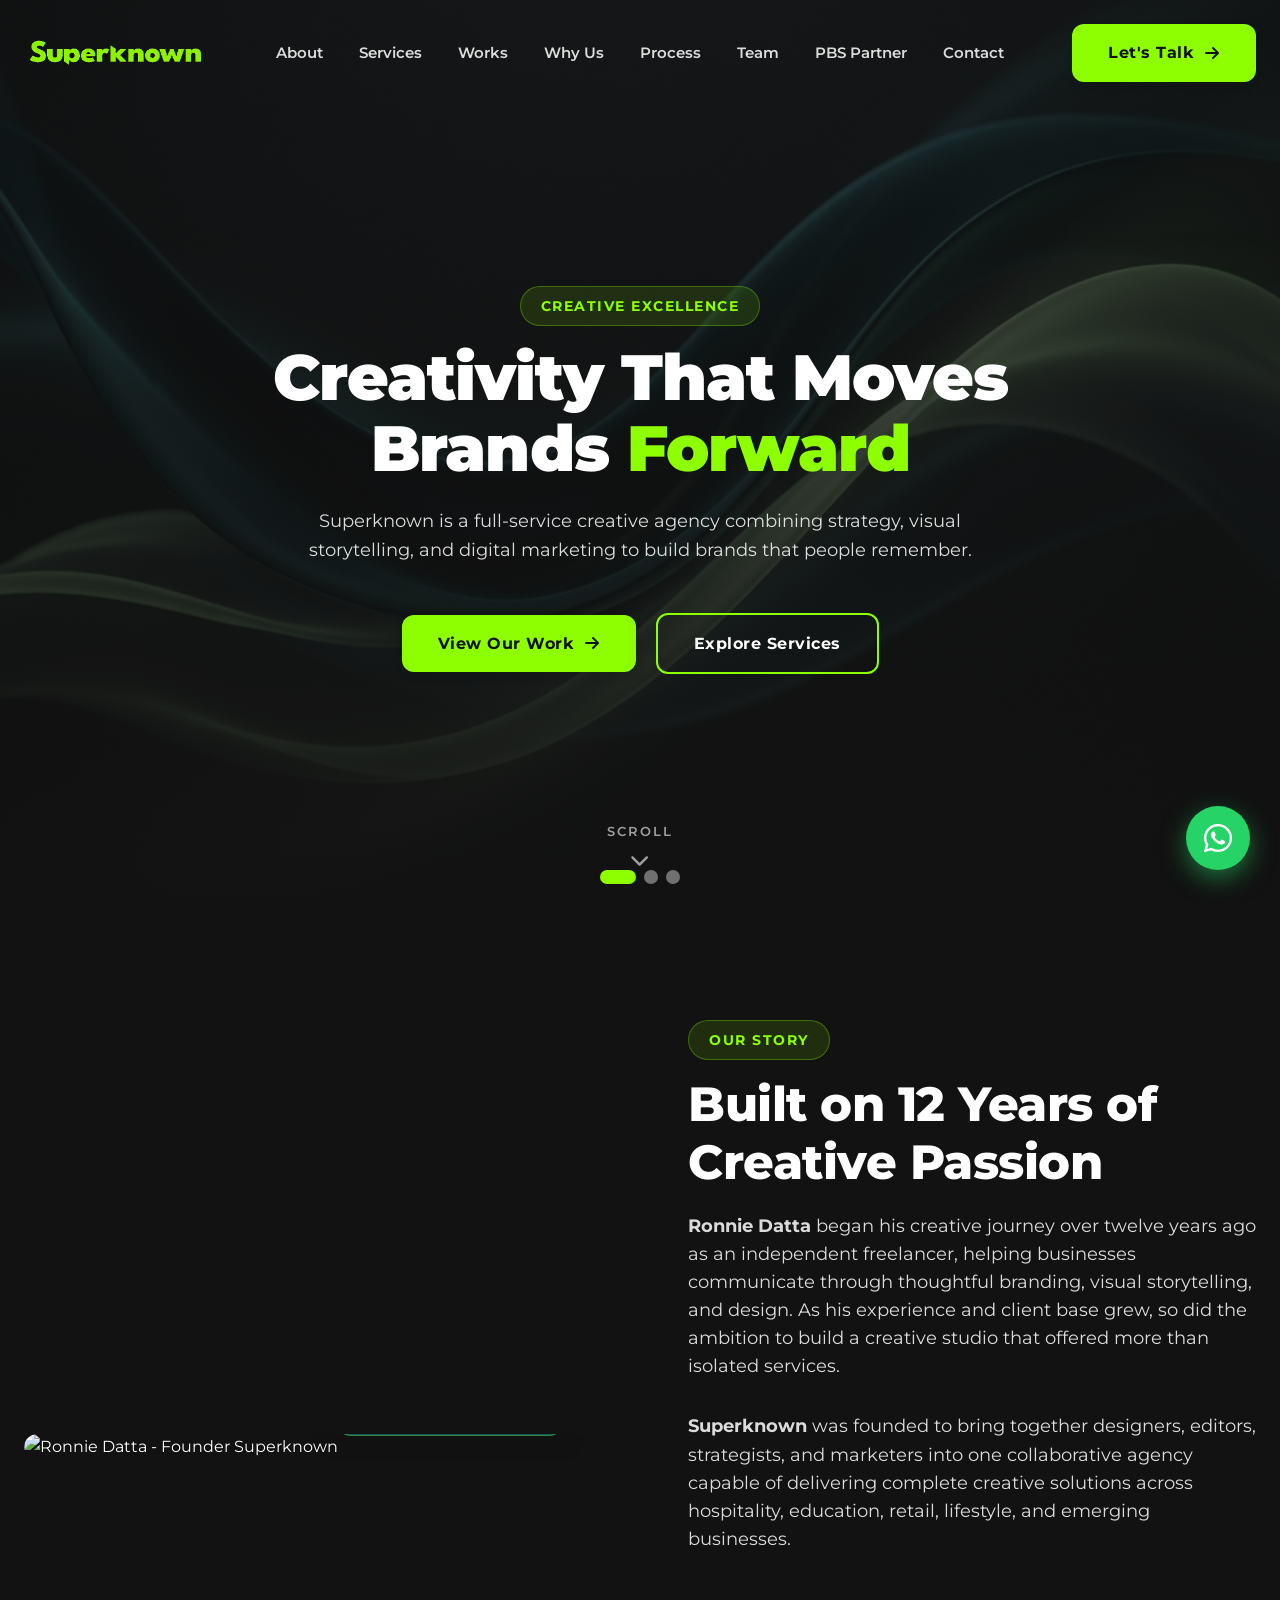
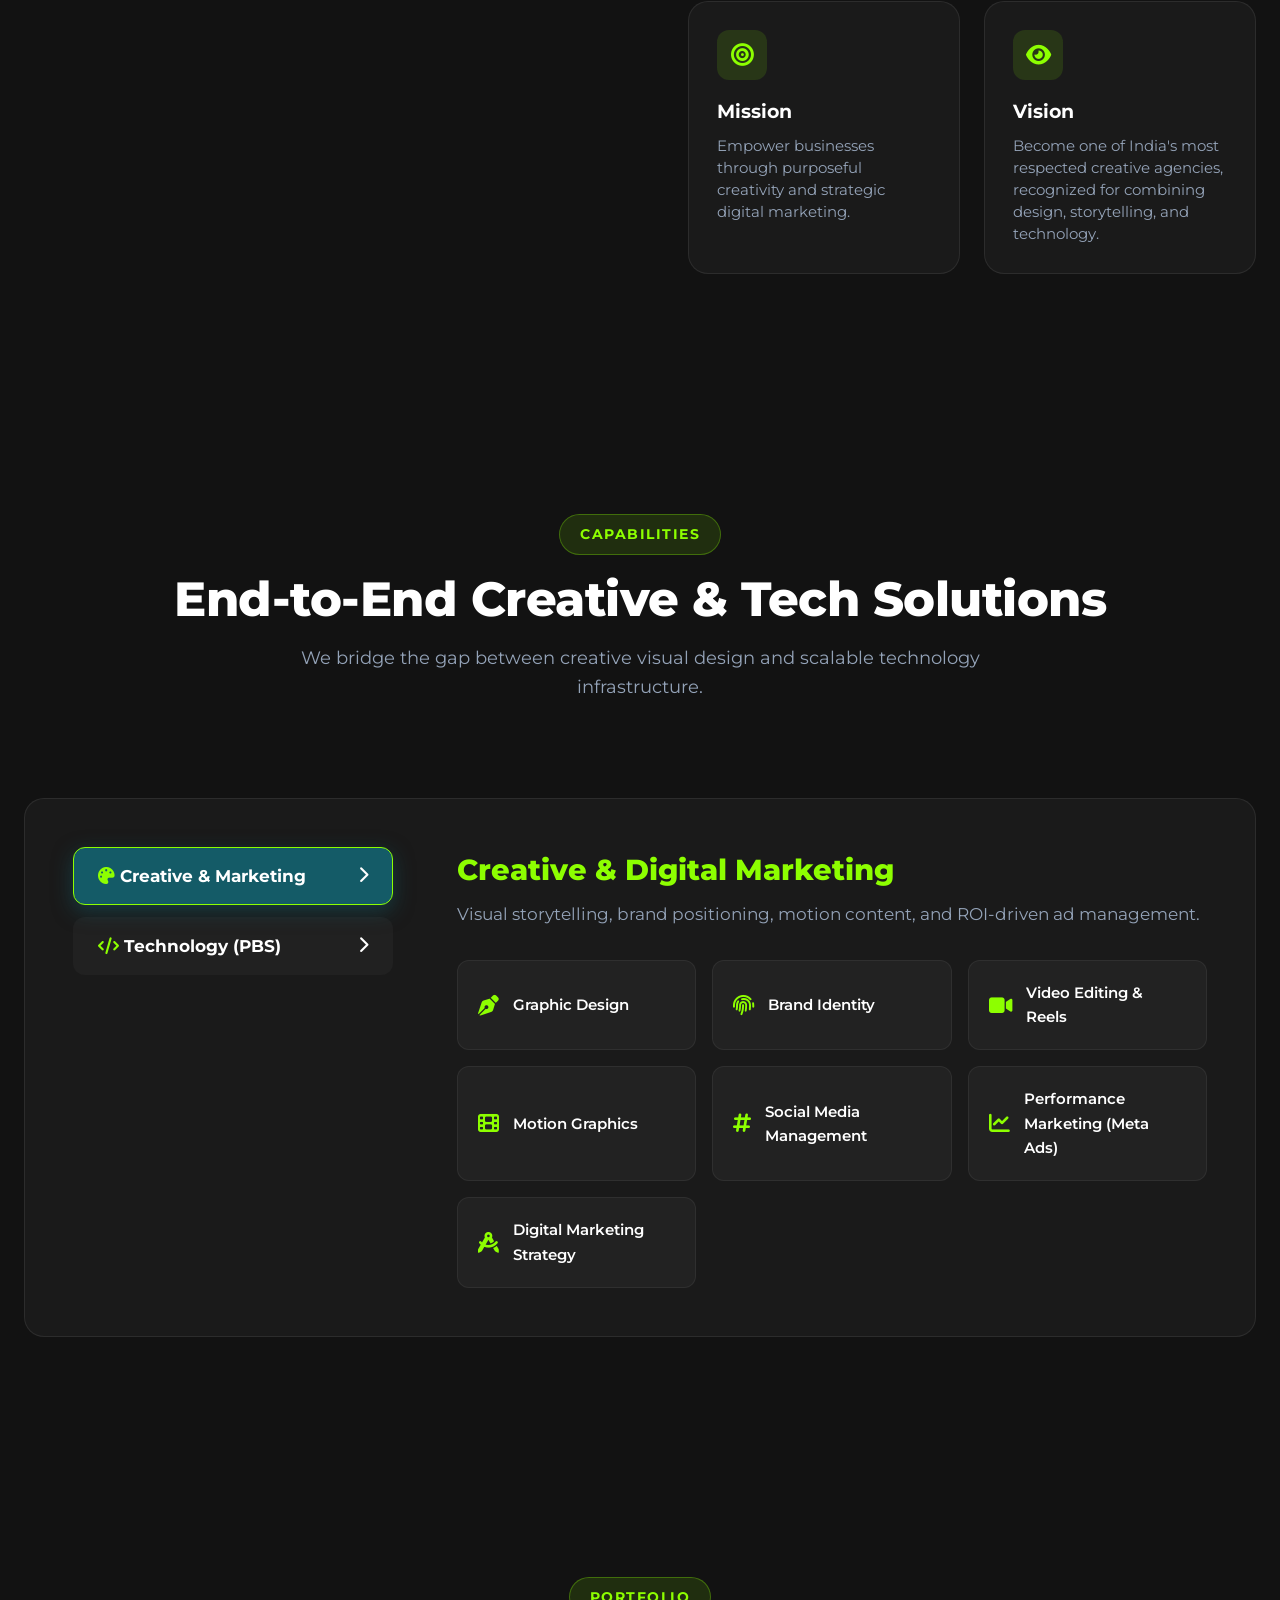
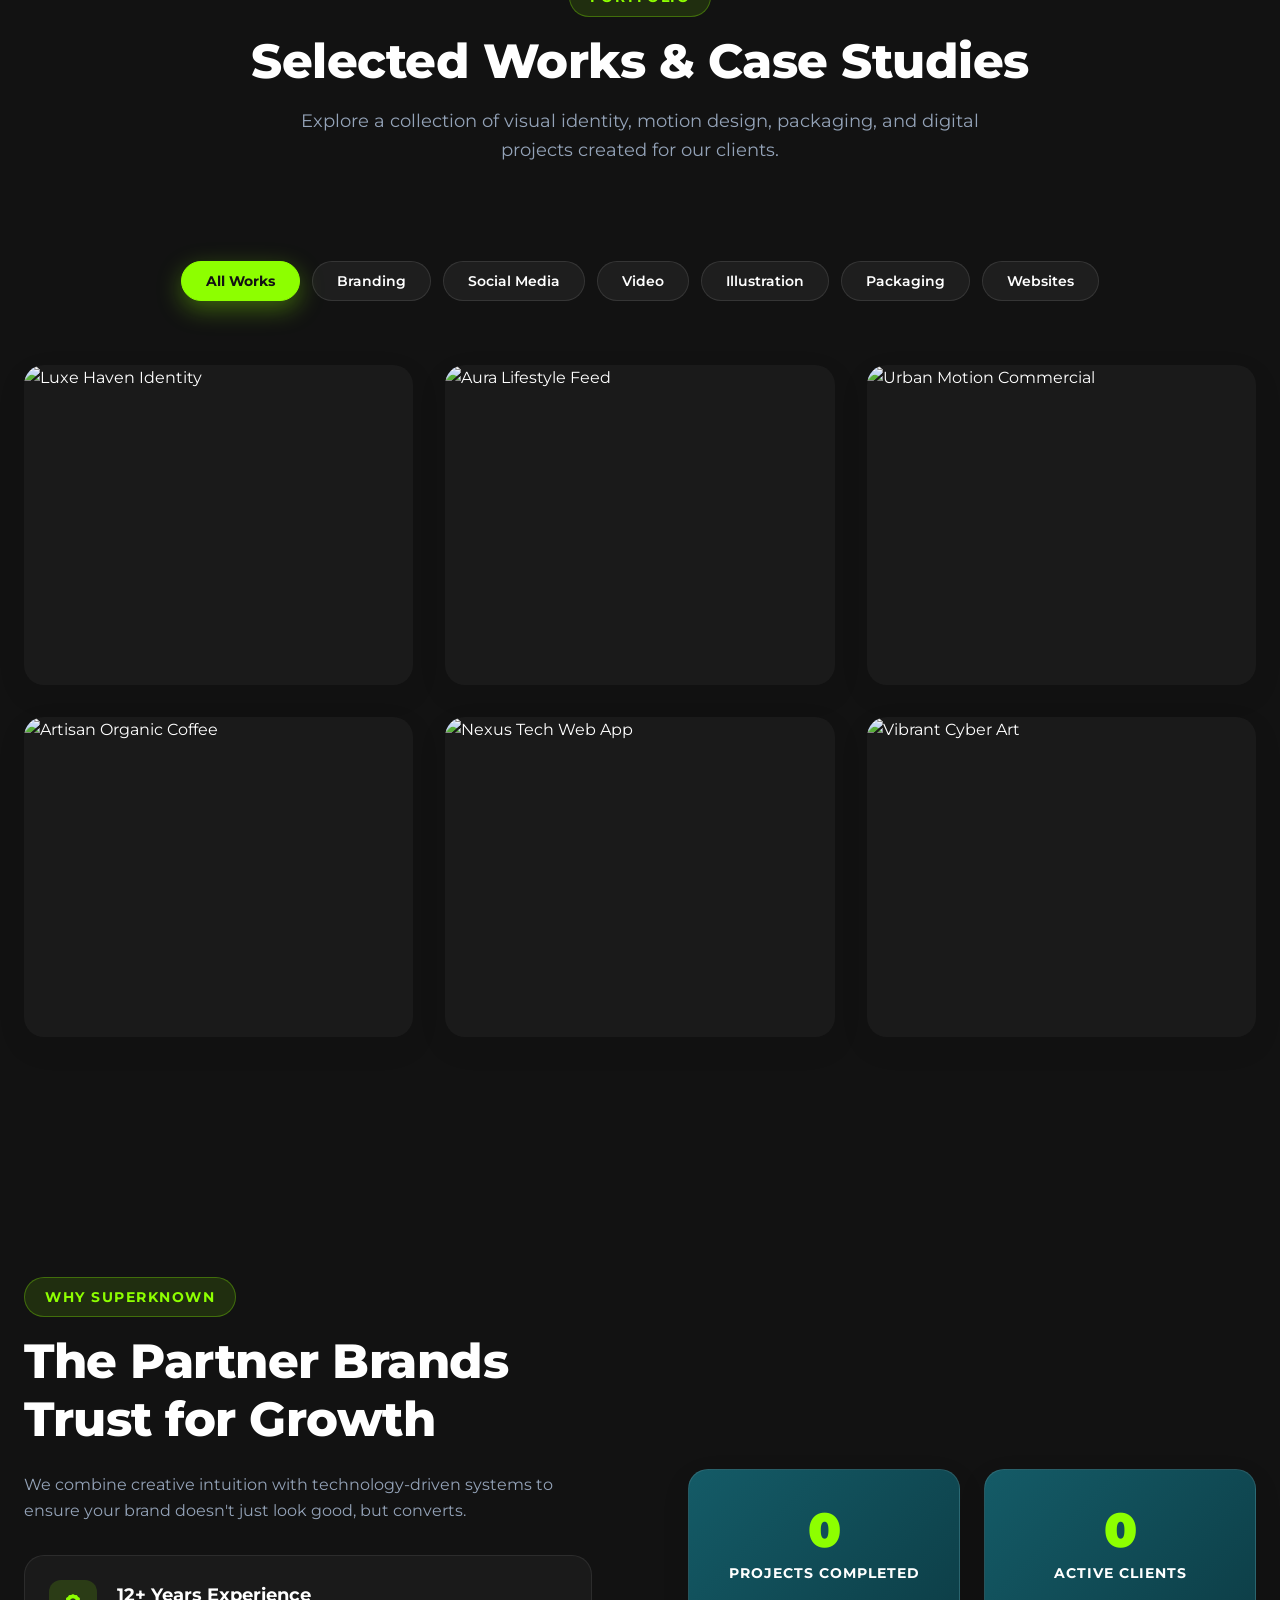
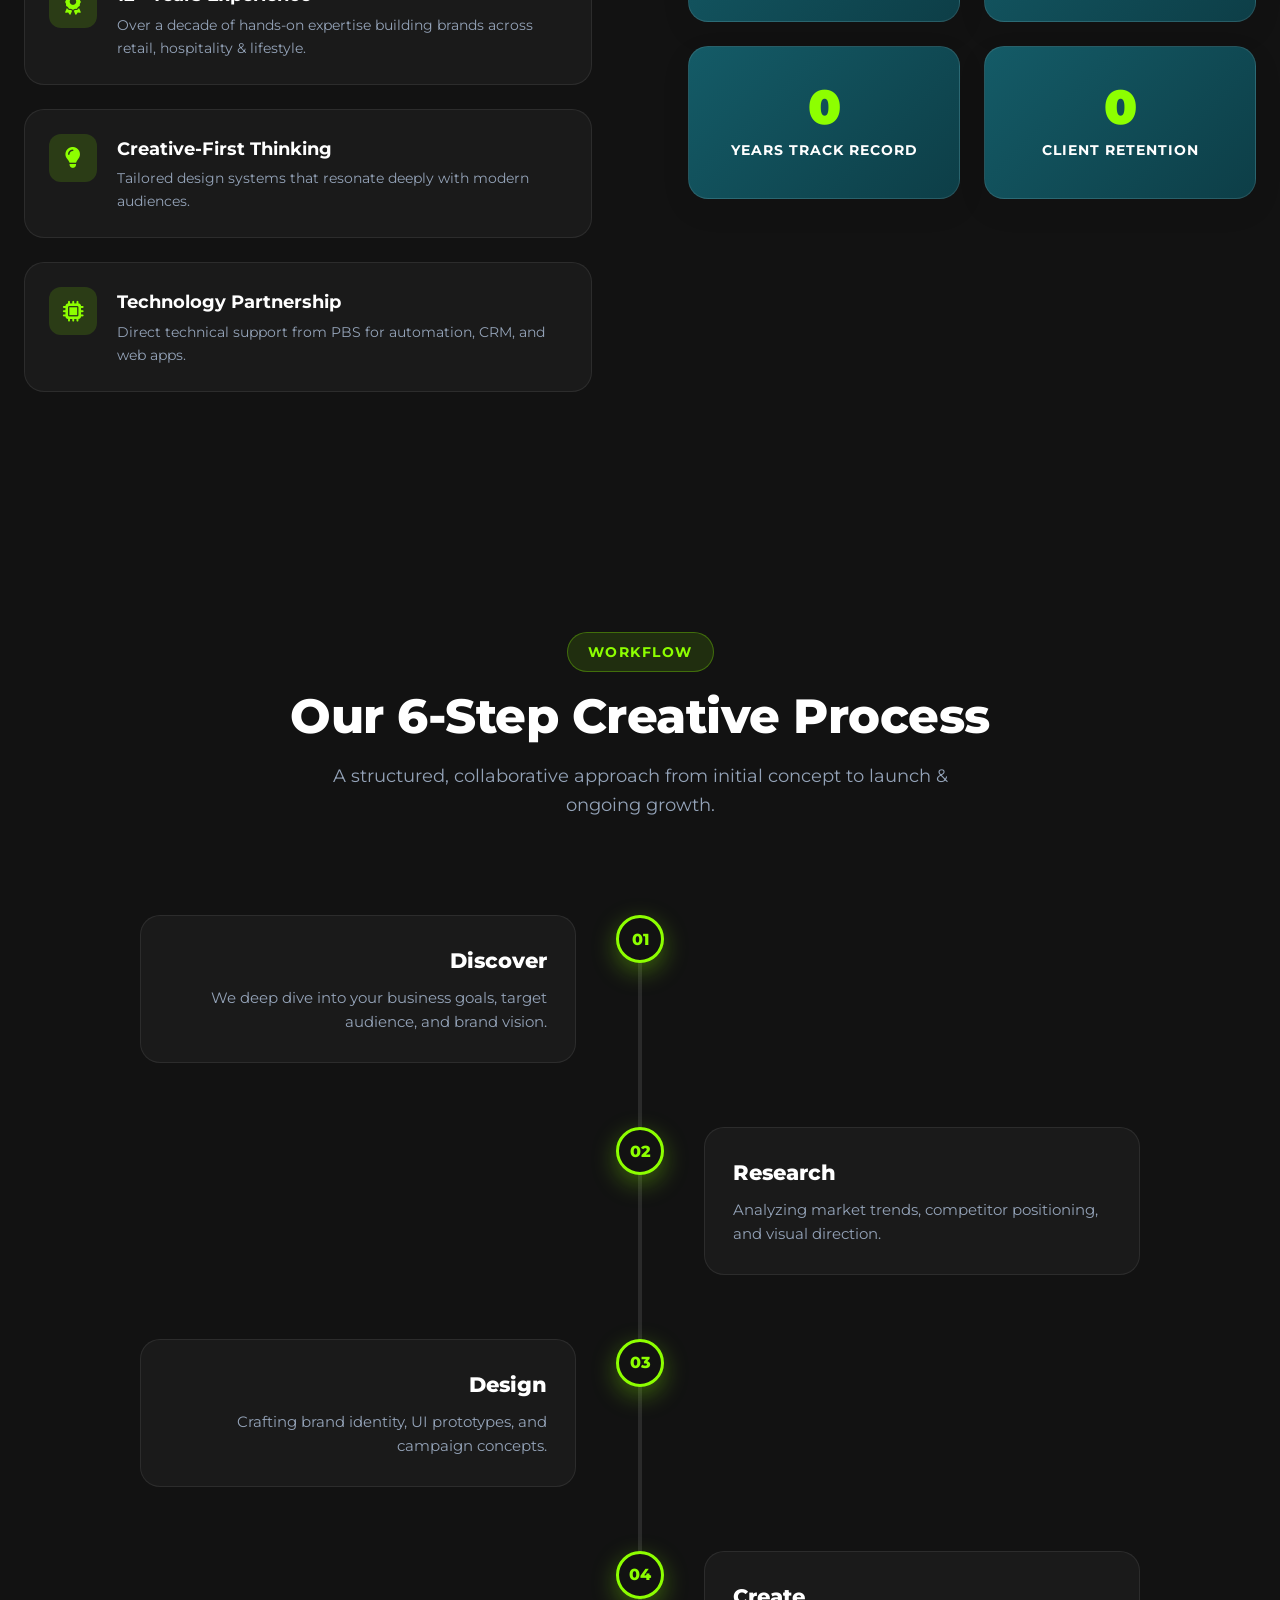
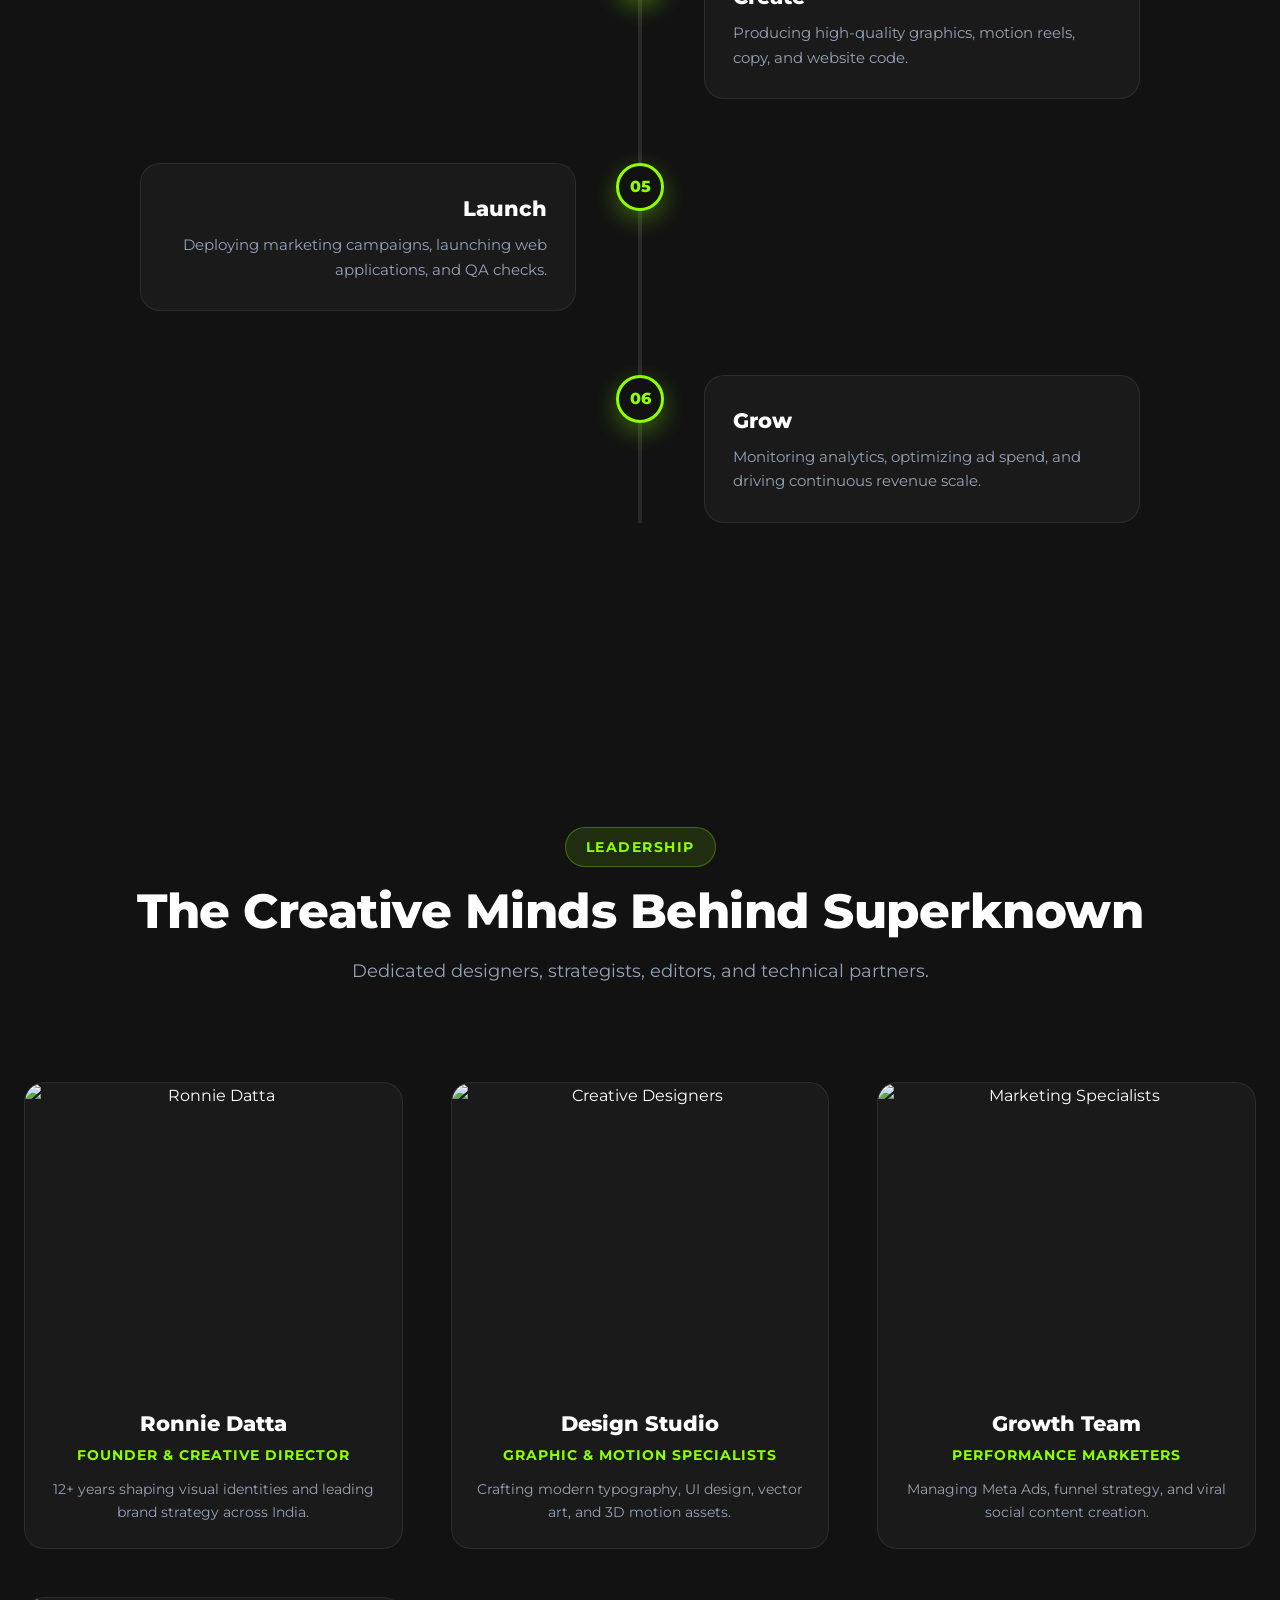
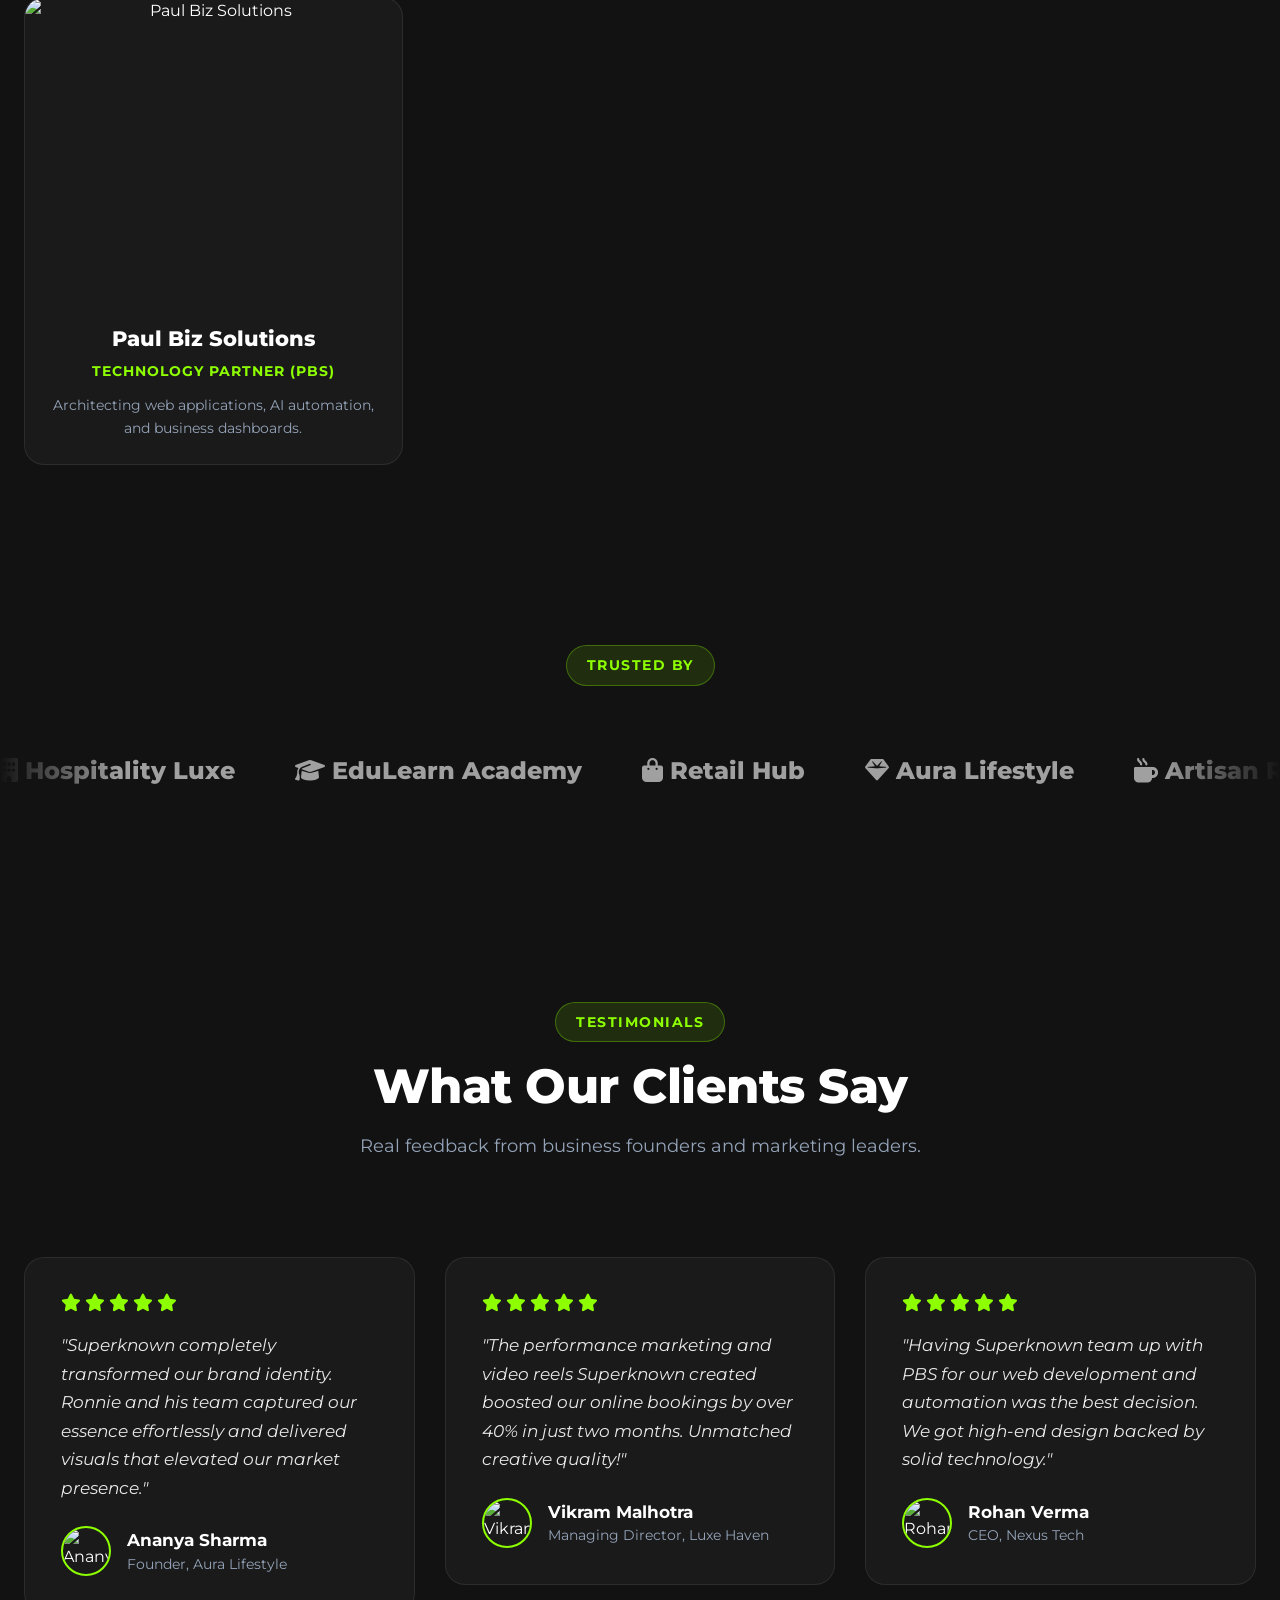
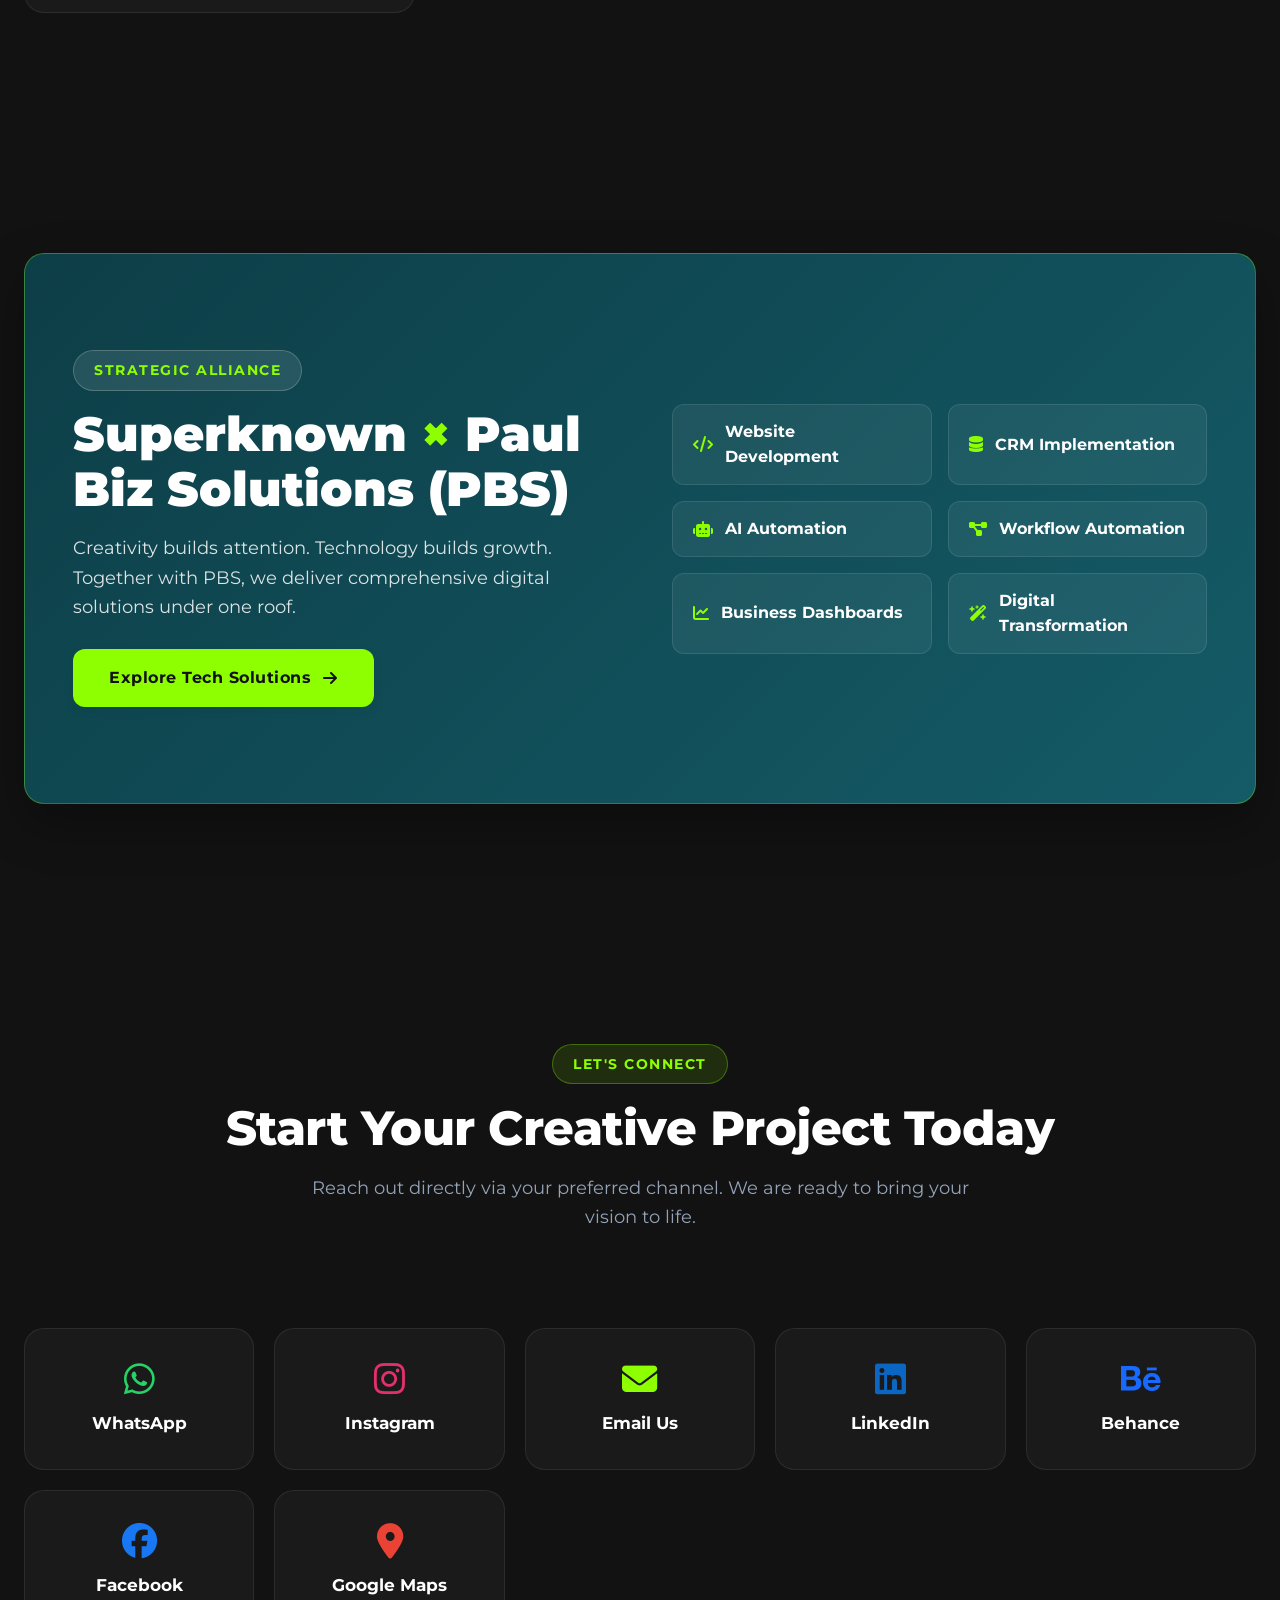
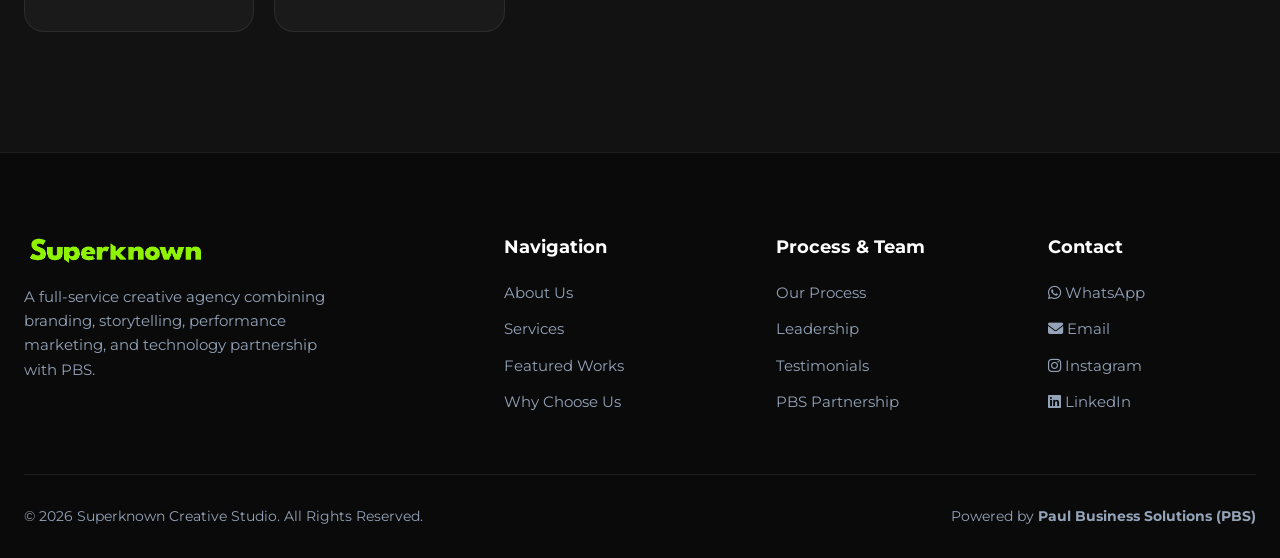
==== index.html @ dafb2665 "feat: complete Superknown website v1.0 with official logo and hero banners" ====
<!DOCTYPE html>
<html lang="en">
<head>
  <meta charset="UTF-8">
  <meta name="viewport" content="width=device-width, initial-scale=1.0">
  <title>Superknown | Premium Creative & Digital Marketing Agency</title>
  <meta name="description" content="Superknown is a modern creative studio & digital marketing agency combining branding, visual storytelling, and technology partnership with PBS.">
  <meta name="keywords" content="Superknown, Marketing Agency, Graphic Design, Brand Identity, Video Editing, Digital Marketing, Website Development, Ronnie Datta, PBS">
  
  <!-- OpenGraph Metadata -->
  <meta property="og:title" content="Superknown | Premium Creative & Digital Marketing Agency">
  <meta property="og:description" content="Creativity That Moves Brands Forward. Combining design, content, performance marketing, and technology.">
  <meta property="og:type" content="website">

  <!-- Favicon -->
  <link rel="icon" type="image/svg+xml" href="data:image/svg+xml,<svg xmlns='http://www.w3.org/2000/svg' viewBox='0 0 100 100'><circle cx='50' cy='50' r='45' fill='%23145B67'/><circle cx='50' cy='50' r='20' fill='%238DFF00'/></svg>">

  <!-- Fonts & Icons -->
  <link rel="preconnect" href="https://fonts.googleapis.com">
  <link rel="preconnect" href="https://fonts.gstatic.com" crossorigin>
  <link href="https://fonts.googleapis.com/css2?family=Montserrat:wght@300;400;500;600;700;800;900&display=swap" rel="stylesheet">
  <link rel="stylesheet" href="https://cdnjs.cloudflare.com/ajax/libs/font-awesome/6.5.1/css/all.min.css">

  <!-- Vendor CSS -->
  <link rel="stylesheet" href="https://cdn.jsdelivr.net/npm/swiper@11/swiper-bundle.min.css" />
  <link rel="stylesheet" href="https://cdn.jsdelivr.net/npm/glightbox/dist/css/glightbox.min.css" />

  <!-- Custom Stylesheets -->
  <link rel="stylesheet" href="css/style.css">
  <link rel="stylesheet" href="css/responsive.css">
  <link rel="stylesheet" href="css/animations.css">
</head>
<body>

  <!-- ==========================================================================
       Header / Navigation
       ========================================================================== -->
  <header class="header">
    <div class="container nav-container">
      <a href="#hero" class="brand-logo" aria-label="Superknown Home">
        <img src="assets/images/logo-transparent.png" alt="Superknown Logo" class="brand-logo-img">
      </a>

      <nav class="nav-menu">
        <a href="#about" class="nav-link">About</a>
        <a href="#services" class="nav-link">Services</a>
        <a href="#portfolio" class="nav-link">Works</a>
        <a href="#why-us" class="nav-link">Why Us</a>
        <a href="#process" class="nav-link">Process</a>
        <a href="#team" class="nav-link">Team</a>
        <a href="#technology-partner" class="nav-link">PBS Partner</a>
        <a href="#contact" class="nav-link">Contact</a>
      </nav>

      <div class="nav-actions">
        <a href="https://wa.me/?text=Hi%20Superknown%2C%20I%20would%20like%20to%20discuss%20a%20project!" target="_blank" class="btn btn-primary btn-sm">
          Let's Talk <i class="fa-solid fa-arrow-right"></i>
        </a>
        <div class="menu-toggle" id="menuToggle">
          <i class="fa-solid fa-bars-staggered"></i>
        </div>
      </div>
    </div>
  </header>

  <!-- Mobile Drawer Menu -->
  <div class="mobile-nav-overlay"></div>
  <aside class="mobile-nav">
    <div class="mobile-nav-header">
      <a href="#hero" class="brand-logo" aria-label="Superknown Home">
        <img src="assets/images/logo-transparent.png" alt="Superknown Logo" class="brand-logo-img">
      </a>
      <div class="mobile-nav-close">
        <i class="fa-solid fa-xmark"></i>
      </div>
    </div>

    <nav class="mobile-nav-links">
      <a href="#about" class="nav-link">About Us</a>
      <a href="#services" class="nav-link">Services</a>
      <a href="#portfolio" class="nav-link">Featured Works</a>
      <a href="#why-us" class="nav-link">Why Choose Us</a>
      <a href="#process" class="nav-link">Our Process</a>
      <a href="#team" class="nav-link">Meet Team</a>
      <a href="#technology-partner" class="nav-link">PBS Technology Partner</a>
      <a href="#contact" class="nav-link">Get In Touch</a>
    </nav>

    <div style="margin-top: auto; text-align: center;">
      <a href="https://wa.me/?text=Hi%20Superknown!" target="_blank" class="btn btn-primary" style="width:100%;">
        <i class="fa-brands fa-whatsapp"></i> Chat on WhatsApp
      </a>
    </div>
  </aside>

  <!-- ==========================================================================
       1. Hero Section (3-Slide Swiper Carousel)
       ========================================================================== -->
  <section class="hero-section" id="hero">
    <div class="swiper hero-slider">
      <div class="swiper-wrapper">
        
        <!-- Slide 1 -->
        <div class="swiper-slide hero-slide">
          <img src="assets/images/hero-1.png" alt="Boundless Agency Creativity" class="hero-bg">
          <div class="hero-overlay"></div>
          <div class="hero-content">
            <span class="section-tag">Creative Excellence</span>
            <h1 class="hero-title">Creativity That Moves Brands <span style="color:var(--color-accent);">Forward</span></h1>
            <p class="hero-subtitle">Superknown is a full-service creative agency combining strategy, visual storytelling, and digital marketing to build brands that people remember.</p>
            <div class="hero-cta">
              <a href="#portfolio" class="btn btn-primary">View Our Work <i class="fa-solid fa-arrow-right"></i></a>
              <a href="#services" class="btn btn-secondary">Explore Services</a>
            </div>
          </div>
        </div>

        <!-- Slide 2 -->
        <div class="swiper-slide hero-slide">
          <img src="assets/images/hero-2.png" alt="Digital Marketing & Performance Growth" class="hero-bg">
          <div class="hero-overlay"></div>
          <div class="hero-content">
            <span class="section-tag">Strategic Growth</span>
            <h1 class="hero-title">Design. Content. Marketing. <span style="color:var(--color-accent);">Growth.</span></h1>
            <p class="hero-subtitle">From brand identity and high-converting reels to performance marketing and social strategy — we scale your brand's digital presence.</p>
            <div class="hero-cta">
              <a href="#services" class="btn btn-primary">Explore Services <i class="fa-solid fa-arrow-right"></i></a>
              <a href="#contact" class="btn btn-secondary">Start a Project</a>
            </div>
          </div>
        </div>

        <!-- Slide 3 -->
        <div class="swiper-slide hero-slide">
          <img src="assets/images/hero-3.png" alt="Superknown x PBS Technology Fusion" class="hero-bg">
          <div class="hero-overlay"></div>
          <div class="hero-content">
            <span class="section-tag">Superknown × PBS</span>
            <h1 class="hero-title">Creativity Meets <span style="color:var(--color-accent);">Technology</span></h1>
            <p class="hero-subtitle">Empowered by Paul Business Solutions (PBS) to deliver AI automation, custom web development, and business CRM integration.</p>
            <div class="hero-cta">
              <a href="#team" class="btn btn-primary">Meet Our Team <i class="fa-solid fa-arrow-right"></i></a>
              <a href="#technology-partner" class="btn btn-secondary">Technology Partner</a>
            </div>
          </div>
        </div>

      </div>

      <!-- Pagination Bullets -->
      <div class="swiper-pagination hero-pagination"></div>

      <!-- Scroll Indicator -->
      <div class="scroll-down">
        <span>Scroll</span>
        <i class="fa-solid fa-chevron-down"></i>
      </div>
    </div>
  </section>

  <!-- ==========================================================================
       2. About Us Section
       ========================================================================== -->
  <section class="section section-dark" id="about">
    <div class="container">
      <div class="about-grid">
        
        <div class="about-image-wrapper reveal-fade-up">
          <img src="https://images.unsplash.com/photo-1534528741775-53994a69daeb?auto=format&fit=crop&w=900&q=80" alt="Ronnie Datta - Founder Superknown" class="about-image">
          <div class="about-experience-badge">
            <div class="number">12+</div>
            <div class="text">Years of Excellence</div>
          </div>
        </div>

        <div class="about-content reveal-fade-up">
          <span class="section-tag">Our Story</span>
          <h2 class="section-title" style="margin-bottom: 20px;">Built on 12 Years of Creative Passion</h2>
          <p class="about-content-text">
            <strong>Ronnie Datta</strong> began his creative journey over twelve years ago as an independent freelancer, helping businesses communicate through thoughtful branding, visual storytelling, and design. As his experience and client base grew, so did the ambition to build a creative studio that offered more than isolated services.
          </p>
          <p class="about-content-text">
            <strong>Superknown</strong> was founded to bring together designers, editors, strategists, and marketers into one collaborative agency capable of delivering complete creative solutions across hospitality, education, retail, lifestyle, and emerging businesses.
          </p>

          <div class="mission-vision-grid">
            <div class="mv-card">
              <div class="mv-icon"><i class="fa-solid fa-bullseye"></i></div>
              <h3 class="mv-title">Mission</h3>
              <p class="mv-desc">Empower businesses through purposeful creativity and strategic digital marketing.</p>
            </div>

            <div class="mv-card">
              <div class="mv-icon"><i class="fa-solid fa-eye"></i></div>
              <h3 class="mv-title">Vision</h3>
              <p class="mv-desc">Become one of India's most respected creative agencies, recognized for combining design, storytelling, and technology.</p>
            </div>
          </div>
        </div>

      </div>
    </div>
  </section>

  <!-- ==========================================================================
       3. Services Section (Interactive Left Tabs)
       ========================================================================== -->
  <section class="section section-dark" id="services">
    <div class="container">
      <div class="section-header">
        <span class="section-tag">Capabilities</span>
        <h2 class="section-title">End-to-End Creative & Tech Solutions</h2>
        <p class="section-subtitle">We bridge the gap between creative visual design and scalable technology infrastructure.</p>
      </div>

      <div class="services-wrapper">
        
        <!-- Left Navigation Tabs -->
        <div class="services-nav">
          <button class="service-tab active" data-target="creative-services">
            <span><i class="fa-solid fa-palette tab-icon"></i> Creative & Marketing</span>
            <i class="fa-solid fa-chevron-right"></i>
          </button>
          <button class="service-tab" data-target="tech-services">
            <span><i class="fa-solid fa-code tab-icon"></i> Technology (PBS)</span>
            <i class="fa-solid fa-chevron-right"></i>
          </button>
        </div>

        <!-- Right Content Panels -->
        <div class="services-panels">
          
          <!-- Panel 1: Creative & Marketing -->
          <div class="services-content-panel active" id="creative-services">
            <div class="service-panel-header">
              <h3 class="service-panel-title">Creative & Digital Marketing</h3>
              <p class="service-panel-desc">Visual storytelling, brand positioning, motion content, and ROI-driven ad management.</p>
            </div>

            <div class="service-items-grid">
              <div class="service-item-card">
                <i class="fa-solid fa-pen-nib"></i>
                <span>Graphic Design</span>
              </div>
              <div class="service-item-card">
                <i class="fa-solid fa-fingerprint"></i>
                <span>Brand Identity</span>
              </div>
              <div class="service-item-card">
                <i class="fa-solid fa-video"></i>
                <span>Video Editing & Reels</span>
              </div>
              <div class="service-item-card">
                <i class="fa-solid fa-film"></i>
                <span>Motion Graphics</span>
              </div>
              <div class="service-item-card">
                <i class="fa-solid fa-hashtag"></i>
                <span>Social Media Management</span>
              </div>
              <div class="service-item-card">
                <i class="fa-solid fa-chart-line"></i>
                <span>Performance Marketing (Meta Ads)</span>
              </div>
              <div class="service-item-card">
                <i class="fa-solid fa-compass-drafting"></i>
                <span>Digital Marketing Strategy</span>
              </div>
            </div>
          </div>

          <!-- Panel 2: Technology (PBS) -->
          <div class="services-content-panel" id="tech-services">
            <div class="service-panel-header">
              <h3 class="service-panel-title">Technology & Automation (PBS Partner)</h3>
              <p class="service-panel-desc">Custom web infrastructure, automated workflows, and enterprise CRM solutions.</p>
            </div>

            <div class="service-items-grid">
              <div class="service-item-card">
                <i class="fa-solid fa-laptop-code"></i>
                <span>Website Development</span>
              </div>
              <div class="service-item-card">
                <i class="fa-solid fa-rocket"></i>
                <span>High-Converting Landing Pages</span>
              </div>
              <div class="service-item-card">
                <i class="fa-solid fa-diagram-project"></i>
                <span>CRM Implementation</span>
              </div>
              <div class="service-item-card">
                <i class="fa-solid fa-robot"></i>
                <span>AI Automation & Chatbots</span>
              </div>
              <div class="service-item-card">
                <i class="fa-solid fa-gears"></i>
                <span>Workflow Automation</span>
              </div>
              <div class="service-item-card">
                <i class="fa-solid fa-chart-pie"></i>
                <span>Business Analytics Dashboards</span>
              </div>
            </div>
          </div>

        </div>

      </div>
    </div>
  </section>

  <!-- ==========================================================================
       4. Featured Works / Portfolio Grid Section
       ========================================================================== -->
  <section class="section section-dark" id="portfolio">
    <div class="container">
      <div class="section-header">
        <span class="section-tag">Portfolio</span>
        <h2 class="section-title">Selected Works & Case Studies</h2>
        <p class="section-subtitle">Explore a collection of visual identity, motion design, packaging, and digital projects created for our clients.</p>
      </div>

      <!-- Filter Tabs -->
      <div class="portfolio-filter">
        <button class="filter-btn active" data-filter="all">All Works</button>
        <button class="filter-btn" data-filter="branding">Branding</button>
        <button class="filter-btn" data-filter="social">Social Media</button>
        <button class="filter-btn" data-filter="video">Video</button>
        <button class="filter-btn" data-filter="illustration">Illustration</button>
        <button class="filter-btn" data-filter="packaging">Packaging</button>
        <button class="filter-btn" data-filter="websites">Websites</button>
      </div>

      <!-- Masonry Grid -->
      <div class="portfolio-grid">
        
        <!-- Work 1 -->
        <div class="portfolio-item glightbox" data-category="branding" href="https://images.unsplash.com/photo-1600585154340-be6161a56a0c?auto=format&fit=crop&w=1200&q=80" data-title="Luxe Haven Identity" data-description="Brand identity & visual guidelines for luxury hospitality.">
          <img src="https://images.unsplash.com/photo-1600585154340-be6161a56a0c?auto=format&fit=crop&w=600&q=80" alt="Luxe Haven Identity" class="portfolio-img" loading="lazy">
          <div class="portfolio-overlay">
            <span class="portfolio-category">Branding</span>
            <h3 class="portfolio-title">Luxe Haven Identity</h3>
            <span class="portfolio-action">View Project <i class="fa-solid fa-arrow-up-right-from-square"></i></span>
          </div>
        </div>

        <!-- Work 2 -->
        <div class="portfolio-item glightbox" data-category="social" href="https://images.unsplash.com/photo-1611162617213-7d7a39e9b1d7?auto=format&fit=crop&w=1200&q=80" data-title="Aura Lifestyle Feed" data-description="Social media campaign and high-converting visual assets.">
          <img src="https://images.unsplash.com/photo-1611162617213-7d7a39e9b1d7?auto=format&fit=crop&w=600&q=80" alt="Aura Lifestyle Feed" class="portfolio-img" loading="lazy">
          <div class="portfolio-overlay">
            <span class="portfolio-category">Social Media</span>
            <h3 class="portfolio-title">Aura Lifestyle Campaign</h3>
            <span class="portfolio-action">View Project <i class="fa-solid fa-arrow-up-right-from-square"></i></span>
          </div>
        </div>

        <!-- Work 3 -->
        <div class="portfolio-item glightbox" data-category="video" href="https://images.unsplash.com/photo-1574717024653-61fd2cf4d44d?auto=format&fit=crop&w=1200&q=80" data-title="Urban Motion Commercial" data-description="Motion graphics and reel editing for urban apparel.">
          <img src="https://images.unsplash.com/photo-1574717024653-61fd2cf4d44d?auto=format&fit=crop&w=600&q=80" alt="Urban Motion Commercial" class="portfolio-img" loading="lazy">
          <div class="portfolio-overlay">
            <span class="portfolio-category">Video & Motion</span>
            <h3 class="portfolio-title">Urban Motion Commercial</h3>
            <span class="portfolio-action">View Project <i class="fa-solid fa-arrow-up-right-from-square"></i></span>
          </div>
        </div>

        <!-- Work 4 -->
        <div class="portfolio-item glightbox" data-category="packaging" href="https://images.unsplash.com/photo-1589939705384-5185137a7f0f?auto=format&fit=crop&w=1200&q=80" data-title="Artisan Organic Coffee" data-description="Custom eco-friendly package design for gourmet coffee.">
          <img src="https://images.unsplash.com/photo-1589939705384-5185137a7f0f?auto=format&fit=crop&w=600&q=80" alt="Artisan Organic Coffee" class="portfolio-img" loading="lazy">
          <div class="portfolio-overlay">
            <span class="portfolio-category">Packaging</span>
            <h3 class="portfolio-title">Artisan Coffee Packaging</h3>
            <span class="portfolio-action">View Project <i class="fa-solid fa-arrow-up-right-from-square"></i></span>
          </div>
        </div>

        <!-- Work 5 -->
        <div class="portfolio-item glightbox" data-category="websites" href="https://images.unsplash.com/photo-1460925895917-afdab827c52f?auto=format&fit=crop&w=1200&q=80" data-title="Nexus Tech Web App" data-description="Modern responsive portal powered by PBS tech stack.">
          <img src="https://images.unsplash.com/photo-1460925895917-afdab827c52f?auto=format&fit=crop&w=600&q=80" alt="Nexus Tech Web App" class="portfolio-img" loading="lazy">
          <div class="portfolio-overlay">
            <span class="portfolio-category">Websites</span>
            <h3 class="portfolio-title">Nexus Tech Web App</h3>
            <span class="portfolio-action">View Project <i class="fa-solid fa-arrow-up-right-from-square"></i></span>
          </div>
        </div>

        <!-- Work 6 -->
        <div class="portfolio-item glightbox" data-category="illustration" href="https://images.unsplash.com/photo-1618005182384-a83a8bd57fbe?auto=format&fit=crop&w=1200&q=80" data-title="Vibrant Cyber Art" data-description="Custom vector illustrations & digital art series.">
          <img src="https://images.unsplash.com/photo-1618005182384-a83a8bd57fbe?auto=format&fit=crop&w=600&q=80" alt="Vibrant Cyber Art" class="portfolio-img" loading="lazy">
          <div class="portfolio-overlay">
            <span class="portfolio-category">Illustration</span>
            <h3 class="portfolio-title">Vibrant Cyber Art Series</h3>
            <span class="portfolio-action">View Project <i class="fa-solid fa-arrow-up-right-from-square"></i></span>
          </div>
        </div>

      </div>
    </div>
  </section>

  <!-- ==========================================================================
       5. Why Choose Us Section
       ========================================================================== -->
  <section class="section section-dark" id="why-us">
    <div class="container">
      <div class="why-grid">
        
        <div>
          <span class="section-tag">Why Superknown</span>
          <h2 class="section-title" style="margin-bottom: 24px;">The Partner Brands Trust for Growth</h2>
          <p style="color:var(--color-text-light); margin-bottom: 32px;">We combine creative intuition with technology-driven systems to ensure your brand doesn't just look good, but converts.</p>

          <div class="why-features">
            <div class="why-feature-card">
              <div class="why-icon"><i class="fa-solid fa-award"></i></div>
              <div>
                <h3 class="why-title">12+ Years Experience</h3>
                <p class="why-desc">Over a decade of hands-on expertise building brands across retail, hospitality & lifestyle.</p>
              </div>
            </div>

            <div class="why-feature-card">
              <div class="why-icon"><i class="fa-solid fa-lightbulb"></i></div>
              <div>
                <h3 class="why-title">Creative-First Thinking</h3>
                <p class="why-desc">Tailored design systems that resonate deeply with modern audiences.</p>
              </div>
            </div>

            <div class="why-feature-card">
              <div class="why-icon"><i class="fa-solid fa-microchip"></i></div>
              <div>
                <h3 class="why-title">Technology Partnership</h3>
                <p class="why-desc">Direct technical support from PBS for automation, CRM, and web apps.</p>
              </div>
            </div>
          </div>
        </div>

        <!-- Stats Counters -->
        <div class="counters-grid">
          <div class="counter-card">
            <div class="counter-number" data-target="150" data-suffix="+">0</div>
            <div class="counter-label">Projects Completed</div>
          </div>
          <div class="counter-card">
            <div class="counter-number" data-target="50" data-suffix="+">0</div>
            <div class="counter-label">Active Clients</div>
          </div>
          <div class="counter-card">
            <div class="counter-number" data-target="12" data-suffix="+">0</div>
            <div class="counter-label">Years Track Record</div>
          </div>
          <div class="counter-card">
            <div class="counter-number" data-target="99" data-suffix="%">0</div>
            <div class="counter-label">Client Retention</div>
          </div>
        </div>

      </div>
    </div>
  </section>

  <!-- ==========================================================================
       6. Our Process Section
       ========================================================================== -->
  <section class="section section-dark" id="process">
    <div class="container">
      <div class="section-header">
        <span class="section-tag">Workflow</span>
        <h2 class="section-title">Our 6-Step Creative Process</h2>
        <p class="section-subtitle">A structured, collaborative approach from initial concept to launch & ongoing growth.</p>
      </div>

      <div class="process-timeline">
        
        <div class="process-step">
          <div class="process-node">01</div>
          <div class="process-card">
            <h3 class="process-title">Discover</h3>
            <p class="process-desc">We deep dive into your business goals, target audience, and brand vision.</p>
          </div>
        </div>

        <div class="process-step">
          <div class="process-node">02</div>
          <div class="process-card">
            <h3 class="process-title">Research</h3>
            <p class="process-desc">Analyzing market trends, competitor positioning, and visual direction.</p>
          </div>
        </div>

        <div class="process-step">
          <div class="process-node">03</div>
          <div class="process-card">
            <h3 class="process-title">Design</h3>
            <p class="process-desc">Crafting brand identity, UI prototypes, and campaign concepts.</p>
          </div>
        </div>

        <div class="process-step">
          <div class="process-node">04</div>
          <div class="process-card">
            <h3 class="process-title">Create</h3>
            <p class="process-desc">Producing high-quality graphics, motion reels, copy, and website code.</p>
          </div>
        </div>

        <div class="process-step">
          <div class="process-node">05</div>
          <div class="process-card">
            <h3 class="process-title">Launch</h3>
            <p class="process-desc">Deploying marketing campaigns, launching web applications, and QA checks.</p>
          </div>
        </div>

        <div class="process-step">
          <div class="process-node">06</div>
          <div class="process-card">
            <h3 class="process-title">Grow</h3>
            <p class="process-desc">Monitoring analytics, optimizing ad spend, and driving continuous revenue scale.</p>
          </div>
        </div>

      </div>
    </div>
  </section>

  <!-- ==========================================================================
       7. Team Section
       ========================================================================== -->
  <section class="section section-dark" id="team">
    <div class="container">
      <div class="section-header">
        <span class="section-tag">Leadership</span>
        <h2 class="section-title">The Creative Minds Behind Superknown</h2>
        <p class="section-subtitle">Dedicated designers, strategists, editors, and technical partners.</p>
      </div>

      <div class="team-grid">
        
        <!-- Ronnie Datta -->
        <div class="team-card">
          <div class="team-img-wrapper">
            <img src="https://images.unsplash.com/photo-1507003211169-0a1dd7228f2d?auto=format&fit=crop&w=600&q=80" alt="Ronnie Datta" class="team-img">
          </div>
          <div class="team-info">
            <h3 class="team-name">Ronnie Datta</h3>
            <p class="team-role">Founder & Creative Director</p>
            <p class="team-bio">12+ years shaping visual identities and leading brand strategy across India.</p>
          </div>
        </div>

        <!-- Specialist 1 -->
        <div class="team-card">
          <div class="team-img-wrapper">
            <img src="https://images.unsplash.com/photo-1573496359142-b8d87734a5a2?auto=format&fit=crop&w=600&q=80" alt="Creative Designers" class="team-img">
          </div>
          <div class="team-info">
            <h3 class="team-name">Design Studio</h3>
            <p class="team-role">Graphic & Motion Specialists</p>
            <p class="team-bio">Crafting modern typography, UI design, vector art, and 3D motion assets.</p>
          </div>
        </div>

        <!-- Specialist 2 -->
        <div class="team-card">
          <div class="team-img-wrapper">
            <img src="https://images.unsplash.com/photo-1539571696357-5a69c17a67c6?auto=format&fit=crop&w=600&q=80" alt="Marketing Specialists" class="team-img">
          </div>
          <div class="team-info">
            <h3 class="team-name">Growth Team</h3>
            <p class="team-role">Performance Marketers</p>
            <p class="team-bio">Managing Meta Ads, funnel strategy, and viral social content creation.</p>
          </div>
        </div>

        <!-- Technology Partner: PBS -->
        <div class="team-card">
          <div class="team-img-wrapper">
            <img src="https://images.unsplash.com/photo-1519085360753-af0119f7cbe7?auto=format&fit=crop&w=600&q=80" alt="Paul Biz Solutions" class="team-img">
          </div>
          <div class="team-info">
            <h3 class="team-name">Paul Biz Solutions</h3>
            <p class="team-role">Technology Partner (PBS)</p>
            <p class="team-bio">Architecting web applications, AI automation, and business dashboards.</p>
          </div>
        </div>

      </div>
    </div>
  </section>

  <!-- ==========================================================================
       8. Clients Marquee Section
       ========================================================================== -->
  <section class="section section-dark" style="padding: 60px 0;">
    <div class="container">
      <div style="text-align:center; margin-bottom:30px;">
        <span class="section-tag">Trusted By</span>
      </div>
    </div>

    <div class="clients-marquee-container">
      <div class="clients-track">
        <span class="client-logo" style="font-size:1.5rem; font-weight:800; color:var(--color-white);"><i class="fa-solid fa-building"></i> Hospitality Luxe</span>
        <span class="client-logo" style="font-size:1.5rem; font-weight:800; color:var(--color-white);"><i class="fa-solid fa-graduation-cap"></i> EduLearn Academy</span>
        <span class="client-logo" style="font-size:1.5rem; font-weight:800; color:var(--color-white);"><i class="fa-solid fa-bag-shopping"></i> Retail Hub</span>
        <span class="client-logo" style="font-size:1.5rem; font-weight:800; color:var(--color-white);"><i class="fa-solid fa-gem"></i> Aura Lifestyle</span>
        <span class="client-logo" style="font-size:1.5rem; font-weight:800; color:var(--color-white);"><i class="fa-solid fa-mug-hot"></i> Artisan Roasters</span>
        <span class="client-logo" style="font-size:1.5rem; font-weight:800; color:var(--color-white);"><i class="fa-solid fa-bolt"></i> Nexus Tech</span>
        
        <!-- Duplicated for Infinite Seamless Loop -->
        <span class="client-logo" style="font-size:1.5rem; font-weight:800; color:var(--color-white);"><i class="fa-solid fa-building"></i> Hospitality Luxe</span>
        <span class="client-logo" style="font-size:1.5rem; font-weight:800; color:var(--color-white);"><i class="fa-solid fa-graduation-cap"></i> EduLearn Academy</span>
        <span class="client-logo" style="font-size:1.5rem; font-weight:800; color:var(--color-white);"><i class="fa-solid fa-bag-shopping"></i> Retail Hub</span>
        <span class="client-logo" style="font-size:1.5rem; font-weight:800; color:var(--color-white);"><i class="fa-solid fa-gem"></i> Aura Lifestyle</span>
        <span class="client-logo" style="font-size:1.5rem; font-weight:800; color:var(--color-white);"><i class="fa-solid fa-mug-hot"></i> Artisan Roasters</span>
        <span class="client-logo" style="font-size:1.5rem; font-weight:800; color:var(--color-white);"><i class="fa-solid fa-bolt"></i> Nexus Tech</span>
      </div>
    </div>
  </section>

  <!-- ==========================================================================
       9. Testimonials Section (Swiper Slider)
       ========================================================================== -->
  <section class="section section-dark" id="testimonials">
    <div class="container">
      <div class="section-header">
        <span class="section-tag">Testimonials</span>
        <h2 class="section-title">What Our Clients Say</h2>
        <p class="section-subtitle">Real feedback from business founders and marketing leaders.</p>
      </div>

      <div class="swiper testimonials-slider">
        <div class="swiper-wrapper">
          
          <!-- Testimonial 1 -->
          <div class="swiper-slide">
            <div class="testimonial-card">
              <div class="stars">
                <i class="fa-solid fa-star"></i><i class="fa-solid fa-star"></i><i class="fa-solid fa-star"></i><i class="fa-solid fa-star"></i><i class="fa-solid fa-star"></i>
              </div>
              <p class="testimonial-text">"Superknown completely transformed our brand identity. Ronnie and his team captured our essence effortlessly and delivered visuals that elevated our market presence."</p>
              <div class="client-info">
                <img src="https://images.unsplash.com/photo-1534528741775-53994a69daeb?auto=format&fit=crop&w=150&q=80" alt="Ananya Sharma" class="client-avatar">
                <div>
                  <h4 class="client-name">Ananya Sharma</h4>
                  <p class="client-company">Founder, Aura Lifestyle</p>
                </div>
              </div>
            </div>
          </div>

          <!-- Testimonial 2 -->
          <div class="swiper-slide">
            <div class="testimonial-card">
              <div class="stars">
                <i class="fa-solid fa-star"></i><i class="fa-solid fa-star"></i><i class="fa-solid fa-star"></i><i class="fa-solid fa-star"></i><i class="fa-solid fa-star"></i>
              </div>
              <p class="testimonial-text">"The performance marketing and video reels Superknown created boosted our online bookings by over 40% in just two months. Unmatched creative quality!"</p>
              <div class="client-info">
                <img src="https://images.unsplash.com/photo-1507003211169-0a1dd7228f2d?auto=format&fit=crop&w=150&q=80" alt="Vikram Malhotra" class="client-avatar">
                <div>
                  <h4 class="client-name">Vikram Malhotra</h4>
                  <p class="client-company">Managing Director, Luxe Haven</p>
                </div>
              </div>
            </div>
          </div>

          <!-- Testimonial 3 -->
          <div class="swiper-slide">
            <div class="testimonial-card">
              <div class="stars">
                <i class="fa-solid fa-star"></i><i class="fa-solid fa-star"></i><i class="fa-solid fa-star"></i><i class="fa-solid fa-star"></i><i class="fa-solid fa-star"></i>
              </div>
              <p class="testimonial-text">"Having Superknown team up with PBS for our web development and automation was the best decision. We got high-end design backed by solid technology."</p>
              <div class="client-info">
                <img src="https://images.unsplash.com/photo-1500648767791-00dcc994a43e?auto=format&fit=crop&w=150&q=80" alt="Rohan Verma" class="client-avatar">
                <div>
                  <h4 class="client-name">Rohan Verma</h4>
                  <p class="client-company">CEO, Nexus Tech</p>
                </div>
              </div>
            </div>
          </div>

        </div>

        <div class="swiper-pagination testimonials-pagination" style="margin-top:30px; position:relative;"></div>
      </div>

    </div>
  </section>

  <!-- ==========================================================================
       10. Technology Partner Section (Superknown × PBS)
       ========================================================================== -->
  <section class="section section-dark" id="technology-partner">
    <div class="container">
      <div class="pbs-banner">
        <div class="pbs-banner-grid">
          
          <div>
            <span class="section-tag" style="background:rgba(255,255,255,0.1); color:var(--color-accent); border-color:rgba(255,255,255,0.2);">Strategic Alliance</span>
            <h2 class="pbs-title">Superknown <span class="highlight">×</span> Paul Biz Solutions (PBS)</h2>
            <p class="pbs-desc">Creativity builds attention. Technology builds growth. Together with PBS, we deliver comprehensive digital solutions under one roof.</p>
            <a href="https://wa.me/?text=Hi%20Superknown%2C%20I%20want%20to%20learn%20more%20about%20PBS%20tech%20solutions!" target="_blank" class="btn btn-primary">
              Explore Tech Solutions <i class="fa-solid fa-arrow-right"></i>
            </a>
          </div>

          <div class="pbs-features-list">
            <div class="pbs-feature-item">
              <i class="fa-solid fa-code"></i>
              <span>Website Development</span>
            </div>
            <div class="pbs-feature-item">
              <i class="fa-solid fa-database"></i>
              <span>CRM Implementation</span>
            </div>
            <div class="pbs-feature-item">
              <i class="fa-solid fa-robot"></i>
              <span>AI Automation</span>
            </div>
            <div class="pbs-feature-item">
              <i class="fa-solid fa-diagram-project"></i>
              <span>Workflow Automation</span>
            </div>
            <div class="pbs-feature-item">
              <i class="fa-solid fa-chart-line"></i>
              <span>Business Dashboards</span>
            </div>
            <div class="pbs-feature-item">
              <i class="fa-solid fa-wand-magic-sparkles"></i>
              <span>Digital Transformation</span>
            </div>
          </div>

        </div>
      </div>
    </div>
  </section>

  <!-- ==========================================================================
       11. Contact Section (Direct Actions)
       ========================================================================== -->
  <section class="section section-dark" id="contact">
    <div class="container">
      <div class="section-header">
        <span class="section-tag">Let's Connect</span>
        <h2 class="section-title">Start Your Creative Project Today</h2>
        <p class="section-subtitle">Reach out directly via your preferred channel. We are ready to bring your vision to life.</p>
      </div>

      <div class="contact-actions-grid">
        
        <a href="https://wa.me/?text=Hi%20Superknown!" target="_blank" class="contact-card-btn">
          <i class="fa-brands fa-whatsapp" style="color:#25D366;"></i>
          <span>WhatsApp</span>
        </a>

        <a href="https://instagram.com" target="_blank" class="contact-card-btn">
          <i class="fa-brands fa-instagram" style="color:#E1306C;"></i>
          <span>Instagram</span>
        </a>

        <a href="mailto:contact@superknown.com" class="contact-card-btn">
          <i class="fa-solid fa-envelope" style="color:var(--color-accent);"></i>
          <span>Email Us</span>
        </a>

        <a href="https://linkedin.com" target="_blank" class="contact-card-btn">
          <i class="fa-brands fa-linkedin" style="color:#0A66C2;"></i>
          <span>LinkedIn</span>
        </a>

        <a href="https://behance.net" target="_blank" class="contact-card-btn">
          <i class="fa-brands fa-behance" style="color:#1769FF;"></i>
          <span>Behance</span>
        </a>

        <a href="https://facebook.com" target="_blank" class="contact-card-btn">
          <i class="fa-brands fa-facebook" style="color:#1877F2;"></i>
          <span>Facebook</span>
        </a>

        <a href="https://maps.google.com" target="_blank" class="contact-card-btn">
          <i class="fa-solid fa-location-dot" style="color:#EA4335;"></i>
          <span>Google Maps</span>
        </a>

      </div>
    </div>
  </section>

  <!-- Floating WhatsApp Launcher -->
  <a href="https://wa.me/?text=Hi%20Superknown%20team!" target="_blank" class="whatsapp-float" aria-label="Chat on WhatsApp">
    <i class="fa-brands fa-whatsapp"></i>
  </a>

  <!-- ==========================================================================
       12. Footer
       ========================================================================== -->
  <footer class="footer">
    <div class="container">
      <div class="footer-grid">
        
        <div>
          <a href="#hero" class="brand-logo" aria-label="Superknown Home">
            <img src="assets/images/logo-transparent.png" alt="Superknown Logo" class="brand-logo-img">
          </a>
          <p class="footer-brand-desc">
            A full-service creative agency combining branding, storytelling, performance marketing, and technology partnership with PBS.
          </p>
        </div>

        <div>
          <h4 class="footer-title">Navigation</h4>
          <div class="footer-links">
            <a href="#about">About Us</a>
            <a href="#services">Services</a>
            <a href="#portfolio">Featured Works</a>
            <a href="#why-us">Why Choose Us</a>
          </div>
        </div>

        <div>
          <h4 class="footer-title">Process & Team</h4>
          <div class="footer-links">
            <a href="#process">Our Process</a>
            <a href="#team">Leadership</a>
            <a href="#testimonials">Testimonials</a>
            <a href="#technology-partner">PBS Partnership</a>
          </div>
        </div>

        <div>
          <h4 class="footer-title">Contact</h4>
          <div class="footer-links">
            <a href="https://wa.me/?text=Hi%20Superknown!" target="_blank"><i class="fa-brands fa-whatsapp"></i> WhatsApp</a>
            <a href="mailto:contact@superknown.com"><i class="fa-solid fa-envelope"></i> Email</a>
            <a href="https://instagram.com" target="_blank"><i class="fa-brands fa-instagram"></i> Instagram</a>
            <a href="https://linkedin.com" target="_blank"><i class="fa-brands fa-linkedin"></i> LinkedIn</a>
          </div>
        </div>

      </div>

      <div class="footer-bottom">
        <p>&copy; 2026 Superknown Creative Studio. All Rights Reserved.</p>
        <p>Powered by <strong>Paul Business Solutions (PBS)</strong></p>
      </div>
    </div>
  </footer>

  <!-- Vendor Scripts -->
  <script src="https://cdnjs.cloudflare.com/ajax/libs/gsap/3.12.5/gsap.min.js"></script>
  <script src="https://cdnjs.cloudflare.com/ajax/libs/gsap/3.12.5/ScrollTrigger.min.js"></script>
  <script src="https://cdn.jsdelivr.net/npm/swiper@11/swiper-bundle.min.js"></script>
  <script src="https://cdn.jsdelivr.net/gh/mcstudios/glightbox/dist/js/glightbox.min.js"></script>

  <!-- Custom Scripts -->
  <script src="js/main.js"></script>
  <script src="js/hero.js"></script>
  <script src="js/services.js"></script>
  <script src="js/portfolio.js"></script>
  <script src="js/testimonials.js"></script>
  <script src="js/animations.js"></script>
</body>
</html>
---- css/style.css ----
/* ==========================================================================
   Superknown Design System & Master Stylesheet v1.0
   Brand Colors: Deep Teal (#145B67), Accent Green (#8DFF00), Dark (#121212)
   Font: Montserrat
   ========================================================================== */

@import url('https://fonts.googleapis.com/css2?family=Montserrat:wght@300;400;500;600;700;800;900&display=swap');

:root {
  /* Color Palette */
  --color-primary: #145B67;
  --color-primary-dark: #0d3e47;
  --color-primary-light: #1c7c8c;
  --color-accent: #8DFF00;
  --color-accent-hover: #7ae600;
  --color-accent-glow: rgba(141, 255, 0, 0.35);
  
  --color-dark: #121212;
  --color-dark-card: #1a1a1a;
  --color-dark-surface: #222222;
  
  --color-white: #FFFFFF;
  --color-light-grey: #F5F7FA;
  --color-mid-grey: #E2E8F0;
  --color-text-dark: #1A202C;
  --color-text-muted: #64748B;
  --color-text-light: #94A3B8;

  /* Typography */
  --font-main: 'Montserrat', -apple-system, BlinkMacSystemFont, 'Segoe UI', Roboto, sans-serif;
  
  /* Font Sizes */
  --fs-h1: clamp(2.5rem, 5vw + 1rem, 4rem);    /* 40px to 64px */
  --fs-h2: clamp(2rem, 3.5vw + 1rem, 3rem);   /* 32px to 48px */
  --fs-h3: clamp(1.5rem, 2vw + 1rem, 2.25rem); /* 24px to 36px */
  --fs-h4: clamp(1.25rem, 1vw + 1rem, 1.75rem);/* 20px to 28px */
  --fs-body: 1.125rem;                        /* 18px */
  --fs-small: 0.875rem;                       /* 14px */

  /* Spacing (8px Grid) */
  --space-xs: 8px;
  --space-sm: 16px;
  --space-md: 24px;
  --space-lg: 32px;
  --space-xl: 48px;
  --space-2xl: 64px;
  --space-3xl: 96px;
  --section-padding: 120px;
  --container-max-width: 1280px;

  /* Radii */
  --radius-button: 12px;
  --radius-card: 20px;
  --radius-image: 24px;
  --radius-pill: 999px;

  /* Transitions & Shadows */
  --transition-fast: 0.2s cubic-bezier(0.4, 0, 0.2, 1);
  --transition-normal: 0.35s cubic-bezier(0.4, 0, 0.2, 1);
  --transition-smooth: 0.5s cubic-bezier(0.16, 1, 0.3, 1);
  
  --shadow-sm: 0 4px 12px rgba(0,0,0,0.05);
  --shadow-md: 0 10px 30px rgba(0,0,0,0.08);
  --shadow-lg: 0 20px 40px rgba(0,0,0,0.15);
  --shadow-glow: 0 8px 25px var(--color-accent-glow);
}

/* ==========================================================================
   Reset & Base Styles
   ========================================================================== */

*, *::before, *::after {
  box-sizing: border-box;
  margin: 0;
  padding: 0;
}

html {
  scroll-behavior: smooth;
  font-size: 16px;
  text-rendering: optimizeLegibility;
  -webkit-font-smoothing: antialiased;
  -moz-osx-font-smoothing: grayscale;
}

body {
  font-family: var(--font-main);
  background-color: var(--color-dark);
  color: var(--color-white);
  line-height: 1.6;
  overflow-x: hidden;
}

img, video {
  max-width: 100%;
  height: auto;
  display: block;
}

a {
  color: inherit;
  text-decoration: none;
  transition: var(--transition-fast);
}

ul, ol {
  list-style: none;
}

button, input, textarea {
  font-family: inherit;
  border: none;
  outline: none;
  background: none;
}

button {
  cursor: pointer;
}

/* ==========================================================================
   Layout Containers
   ========================================================================== */

.container {
  width: 100%;
  max-width: var(--container-max-width);
  margin-left: auto;
  margin-right: auto;
  padding-left: var(--space-md);
  padding-right: var(--space-md);
}

.section {
  padding-top: var(--section-padding);
  padding-bottom: var(--section-padding);
  position: relative;
  overflow: hidden;
}

.section-dark {
  background-color: var(--color-dark);
  color: var(--color-white);
}

.section-teal {
  background-color: var(--color-primary);
  color: var(--color-white);
}

.section-light {
  background-color: var(--color-light-grey);
  color: var(--color-text-dark);
}

/* Section Headers */
.section-header {
  margin-bottom: var(--space-3xl);
  text-align: center;
}

.section-header.text-left {
  text-align: left;
}

.section-tag {
  display: inline-flex;
  align-items: center;
  gap: 8px;
  padding: 8px 20px;
  background-color: rgba(141, 255, 0, 0.12);
  color: var(--color-accent);
  border: 1px solid rgba(141, 255, 0, 0.3);
  border-radius: var(--radius-pill);
  font-size: var(--fs-small);
  font-weight: 700;
  letter-spacing: 1.5px;
  text-transform: uppercase;
  margin-bottom: var(--space-sm);
}

.section-tag-teal {
  background-color: rgba(20, 91, 103, 0.15);
  color: var(--color-primary);
  border-color: rgba(20, 91, 103, 0.3);
}

.section-title {
  font-size: var(--fs-h2);
  font-weight: 800;
  line-height: 1.2;
  letter-spacing: -0.5px;
}

.section-subtitle {
  margin-top: var(--space-sm);
  font-size: var(--fs-body);
  color: var(--color-text-light);
  max-width: 680px;
  margin-left: auto;
  margin-right: auto;
}

.section-light .section-subtitle {
  color: var(--color-text-muted);
}

/* ==========================================================================
   Buttons & UI Elements
   ========================================================================== */

.btn {
  display: inline-flex;
  align-items: center;
  justify-content: center;
  gap: 12px;
  padding: 16px 36px;
  border-radius: var(--radius-button);
  font-size: 1rem;
  font-weight: 700;
  letter-spacing: 0.5px;
  transition: var(--transition-normal);
  position: relative;
  z-index: 1;
  overflow: hidden;
  white-space: nowrap;
}

.btn-primary {
  background-color: var(--color-accent);
  color: var(--color-dark);
  box-shadow: var(--shadow-sm);
}

.btn-primary:hover {
  background-color: var(--color-accent-hover);
  transform: translateY(-6px);
  box-shadow: var(--shadow-glow);
}

.btn-secondary {
  background: transparent;
  color: var(--color-white);
  border: 2px solid var(--color-accent);
}

.btn-secondary:hover {
  background-color: var(--color-accent);
  color: var(--color-dark);
  transform: translateY(-6px);
  box-shadow: var(--shadow-glow);
}

.btn-teal {
  background-color: var(--color-primary);
  color: var(--color-white);
}

.btn-teal:hover {
  background-color: var(--color-primary-light);
  transform: translateY(-6px);
  box-shadow: 0 10px 25px rgba(20, 91, 103, 0.4);
}

.btn-icon {
  width: 44px;
  height: 44px;
  padding: 0;
  border-radius: 50%;
  display: inline-flex;
  align-items: center;
  justify-content: center;
}

/* ==========================================================================
   Header & Navigation
   ========================================================================== */

.header {
  position: fixed;
  top: 0;
  left: 0;
  width: 100%;
  z-index: 1000;
  padding: 24px 0;
  transition: var(--transition-normal);
}

.header.scrolled {
  background-color: rgba(18, 18, 18, 0.92);
  backdrop-filter: blur(12px);
  -webkit-backdrop-filter: blur(12px);
  padding: 16px 0;
  border-bottom: 1px solid rgba(255, 255, 255, 0.08);
}

.nav-container {
  display: flex;
  align-items: center;
  justify-content: space-between;
}

.brand-logo {
  display: flex;
  align-items: center;
  gap: 12px;
  color: var(--color-white);
}

.brand-logo-img {
  height: 36px;
  width: auto;
  object-fit: contain;
  display: block;
}

.nav-menu {
  display: flex;
  align-items: center;
  gap: 36px;
}

.nav-link {
  font-size: 0.95rem;
  font-weight: 600;
  color: rgba(255, 255, 255, 0.85);
  position: relative;
  padding: 6px 0;
}

.nav-link::after {
  content: '';
  position: absolute;
  bottom: 0;
  left: 0;
  width: 0%;
  height: 2px;
  background-color: var(--color-accent);
  transition: var(--transition-fast);
}

.nav-link:hover {
  color: var(--color-accent);
}

.nav-link:hover::after,
.nav-link.active::after {
  width: 100%;
}

.nav-actions {
  display: flex;
  align-items: center;
  gap: 16px;
}

.menu-toggle {
  display: none;
  font-size: 1.5rem;
  color: var(--color-white);
  cursor: pointer;
}

/* Mobile Drawer */
.mobile-nav {
  position: fixed;
  top: 0;
  right: -100%;
  width: 85%;
  max-width: 400px;
  height: 100vh;
  background-color: var(--color-dark-card);
  z-index: 1001;
  padding: 40px 30px;
  display: flex;
  flex-direction: column;
  justify-content: space-between;
  transition: var(--transition-normal);
  box-shadow: -10px 0 30px rgba(0,0,0,0.5);
}

.mobile-nav.active {
  right: 0;
}

.mobile-nav-overlay {
  position: fixed;
  top: 0;
  left: 0;
  width: 100%;
  height: 100vh;
  background-color: rgba(0,0,0,0.7);
  backdrop-filter: blur(4px);
  z-index: 1000;
  opacity: 0;
  visibility: hidden;
  transition: var(--transition-fast);
}

.mobile-nav-overlay.active {
  opacity: 1;
  visibility: visible;
}

.mobile-nav-header {
  display: flex;
  align-items: center;
  justify-content: space-between;
}

.mobile-nav-close {
  font-size: 1.8rem;
  color: var(--color-white);
}

.mobile-nav-links {
  display: flex;
  flex-direction: column;
  gap: 24px;
  margin-top: 40px;
}

.mobile-nav-links .nav-link {
  font-size: 1.25rem;
  font-weight: 700;
}

/* ==========================================================================
   Hero Section (Swiper Carousel)
   ========================================================================== */

.hero-section {
  position: relative;
  height: 100vh;
  min-height: 700px;
  background-color: var(--color-dark);
}

.hero-slider {
  width: 100%;
  height: 100%;
}

.hero-slide {
  position: relative;
  display: flex;
  align-items: center;
  justify-content: center;
  overflow: hidden;
}

.hero-bg {
  position: absolute;
  top: 0;
  left: 0;
  width: 100%;
  height: 100%;
  object-fit: cover;
  z-index: 1;
  transform: scale(1.05);
  transition: transform 6s ease-out;
}

.hero-slide-active .hero-bg {
  transform: scale(1);
}

.hero-overlay {
  position: absolute;
  top: 0;
  left: 0;
  width: 100%;
  height: 100%;
  background: linear-gradient(180deg, rgba(18, 18, 18, 0.7) 0%, rgba(18, 18, 18, 0.85) 60%, rgba(18, 18, 18, 0.98) 100%);
  z-index: 2;
}

.hero-content {
  position: relative;
  z-index: 3;
  text-align: center;
  max-width: 900px;
  padding: 0 var(--space-md);
  margin-top: 60px;
}

.hero-title {
  font-size: var(--fs-h1);
  font-weight: 900;
  line-height: 1.1;
  letter-spacing: -1px;
  margin-bottom: var(--space-md);
  text-transform: capitalize;
}

.hero-subtitle {
  font-size: var(--fs-body);
  color: rgba(255, 255, 255, 0.85);
  margin-bottom: var(--space-xl);
  max-width: 700px;
  margin-left: auto;
  margin-right: auto;
}

.hero-cta {
  display: flex;
  align-items: center;
  justify-content: center;
  gap: 20px;
  flex-wrap: wrap;
}

/* Swiper Pagination Customization */
.swiper-pagination-bullet {
  width: 14px;
  height: 14px;
  background: var(--color-white);
  opacity: 0.4;
  transition: var(--transition-fast);
}

.swiper-pagination-bullet-active {
  opacity: 1;
  background: var(--color-accent);
  width: 36px;
  border-radius: var(--radius-pill);
}

/* Scroll Down Indicator */
.scroll-down {
  position: absolute;
  bottom: 30px;
  left: 50%;
  transform: translateX(-50%);
  z-index: 4;
  display: flex;
  flex-direction: column;
  align-items: center;
  gap: 8px;
  color: rgba(255, 255, 255, 0.6);
  font-size: 0.8rem;
  font-weight: 600;
  letter-spacing: 2px;
  text-transform: uppercase;
}

.scroll-down i {
  font-size: 1.2rem;
  animation: bounce 2s infinite;
}

@keyframes bounce {
  0%, 20%, 50%, 80%, 100% { transform: translateY(0); }
  40% { transform: translateY(-8px); }
  60% { transform: translateY(-4px); }
}

/* ==========================================================================
   About Section
   ========================================================================== */

.about-grid {
  display: grid;
  grid-template-columns: 1fr 1fr;
  gap: var(--space-3xl);
  align-items: center;
}

.about-image-wrapper {
  position: relative;
  border-radius: var(--radius-image);
  overflow: hidden;
}

.about-image {
  width: 100%;
  border-radius: var(--radius-image);
  box-shadow: var(--shadow-lg);
  transition: var(--transition-smooth);
}

.about-experience-badge {
  position: absolute;
  bottom: 24px;
  right: 24px;
  background: rgba(20, 91, 103, 0.95);
  backdrop-filter: blur(10px);
  padding: 24px 32px;
  border-radius: var(--radius-card);
  border: 1px solid rgba(141, 255, 0, 0.3);
  text-align: center;
  box-shadow: var(--shadow-md);
}

.about-experience-badge .number {
  font-size: 2.5rem;
  font-weight: 900;
  color: var(--color-accent);
  line-height: 1;
}

.about-experience-badge .text {
  font-size: 0.85rem;
  font-weight: 700;
  color: var(--color-white);
  text-transform: uppercase;
  margin-top: 4px;
}

.about-content-text {
  font-size: 1.1rem;
  color: rgba(255, 255, 255, 0.85);
  margin-bottom: var(--space-lg);
}

.mission-vision-grid {
  display: grid;
  grid-template-columns: 1fr 1fr;
  gap: var(--space-md);
  margin-top: var(--space-xl);
}

.mv-card {
  background: var(--color-dark-card);
  padding: 28px;
  border-radius: var(--radius-card);
  border: 1px solid rgba(255, 255, 255, 0.08);
  transition: var(--transition-normal);
}

.mv-card:hover {
  transform: translateY(-6px);
  border-color: rgba(141, 255, 0, 0.4);
}

.mv-icon {
  width: 50px;
  height: 50px;
  background: rgba(141, 255, 0, 0.12);
  color: var(--color-accent);
  border-radius: 12px;
  display: flex;
  align-items: center;
  justify-content: center;
  font-size: 1.4rem;
  margin-bottom: 16px;
}

.mv-title {
  font-size: 1.2rem;
  font-weight: 700;
  margin-bottom: 8px;
}

.mv-desc {
  font-size: 0.92rem;
  color: var(--color-text-light);
  line-height: 1.5;
}

/* ==========================================================================
   Services Section (Interactive Tabs)
   ========================================================================== */

.services-wrapper {
  display: grid;
  grid-template-columns: 320px 1fr;
  gap: var(--space-2xl);
  background: var(--color-dark-card);
  border-radius: var(--radius-card);
  padding: var(--space-xl);
  border: 1px solid rgba(255, 255, 255, 0.08);
}

.services-nav {
  display: flex;
  flex-direction: column;
  gap: 12px;
}

.service-tab {
  display: flex;
  align-items: center;
  justify-content: space-between;
  padding: 18px 24px;
  background: rgba(255, 255, 255, 0.03);
  border-radius: var(--radius-button);
  color: var(--color-white);
  font-weight: 700;
  font-size: 1.05rem;
  text-align: left;
  transition: var(--transition-normal);
  border: 1px solid transparent;
}

.service-tab:hover {
  background: rgba(255, 255, 255, 0.08);
}

.service-tab.active {
  background: var(--color-primary);
  border-color: var(--color-accent);
  color: var(--color-white);
  box-shadow: 0 6px 20px rgba(20, 91, 103, 0.5);
}

.service-tab .tab-icon {
  color: var(--color-accent);
}

.services-content-panel {
  display: none;
  animation: fadeIn 0.4s ease-in-out;
}

.services-content-panel.active {
  display: block;
}

@keyframes fadeIn {
  from { opacity: 0; transform: translateY(10px); }
  to { opacity: 1; transform: translateY(0); }
}

.service-panel-header {
  margin-bottom: var(--space-lg);
}

.service-panel-title {
  font-size: 1.8rem;
  font-weight: 800;
  color: var(--color-accent);
  margin-bottom: 8px;
}

.service-panel-desc {
  color: var(--color-text-light);
  font-size: 1.05rem;
}

.service-items-grid {
  display: grid;
  grid-template-columns: repeat(auto-fill, minmax(220px, 1fr));
  gap: 16px;
}

.service-item-card {
  background: rgba(255, 255, 255, 0.04);
  border-radius: var(--radius-button);
  padding: 20px;
  border: 1px solid rgba(255, 255, 255, 0.06);
  transition: var(--transition-normal);
  display: flex;
  align-items: center;
  gap: 14px;
}

.service-item-card i {
  font-size: 1.3rem;
  color: var(--color-accent);
}

.service-item-card span {
  font-weight: 600;
  font-size: 0.95rem;
}

.service-item-card:hover {
  background: rgba(141, 255, 0, 0.08);
  border-color: var(--color-accent);
  transform: translateY(-4px);
}

/* ==========================================================================
   Featured Works / Portfolio Section
   ========================================================================== */

.portfolio-filter {
  display: flex;
  align-items: center;
  justify-content: center;
  gap: 12px;
  flex-wrap: wrap;
  margin-bottom: var(--space-2xl);
}

.filter-btn {
  padding: 10px 24px;
  border-radius: var(--radius-pill);
  background: rgba(255, 255, 255, 0.05);
  color: var(--color-white);
  font-weight: 600;
  font-size: 0.9rem;
  transition: var(--transition-fast);
  border: 1px solid rgba(255, 255, 255, 0.1);
}

.filter-btn:hover,
.filter-btn.active {
  background: var(--color-accent);
  color: var(--color-dark);
  border-color: var(--color-accent);
  font-weight: 700;
  box-shadow: var(--shadow-glow);
}

.portfolio-grid {
  display: grid;
  grid-template-columns: repeat(auto-fill, minmax(350px, 1fr));
  gap: var(--space-lg);
}

.portfolio-item {
  position: relative;
  border-radius: var(--radius-card);
  overflow: hidden;
  background: var(--color-dark-card);
  box-shadow: var(--shadow-md);
  cursor: pointer;
}

.portfolio-img {
  width: 100%;
  height: 320px;
  object-fit: cover;
  transition: transform 0.6s cubic-bezier(0.16, 1, 0.3, 1);
}

.portfolio-item:hover .portfolio-img {
  transform: scale(1.08);
}

.portfolio-overlay {
  position: absolute;
  top: 0;
  left: 0;
  width: 100%;
  height: 100%;
  background: linear-gradient(180deg, rgba(20, 91, 103, 0.2) 0%, rgba(18, 18, 18, 0.92) 80%);
  display: flex;
  flex-direction: column;
  justify-content: flex-end;
  padding: var(--space-lg);
  opacity: 0;
  transition: var(--transition-normal);
}

.portfolio-item:hover .portfolio-overlay {
  opacity: 1;
}

.portfolio-category {
  font-size: 0.8rem;
  font-weight: 700;
  color: var(--color-accent);
  text-transform: uppercase;
  letter-spacing: 1.5px;
  margin-bottom: 6px;
}

.portfolio-title {
  font-size: 1.4rem;
  font-weight: 800;
  color: var(--color-white);
  margin-bottom: 12px;
}

.portfolio-action {
  display: inline-flex;
  align-items: center;
  gap: 8px;
  font-size: 0.9rem;
  font-weight: 700;
  color: var(--color-accent);
}

/* ==========================================================================
   Why Choose Us Section
   ========================================================================== */

.why-grid {
  display: grid;
  grid-template-columns: 1fr 1fr;
  gap: var(--space-3xl);
  align-items: center;
}

.why-features {
  display: flex;
  flex-direction: column;
  gap: var(--space-md);
}

.why-feature-card {
  display: flex;
  align-items: flex-start;
  gap: 20px;
  background: var(--color-dark-card);
  padding: 24px;
  border-radius: var(--radius-card);
  border: 1px solid rgba(255, 255, 255, 0.08);
  transition: var(--transition-normal);
}

.why-feature-card:hover {
  transform: translateX(8px);
  border-color: rgba(141, 255, 0, 0.4);
}

.why-icon {
  width: 48px;
  height: 48px;
  background: rgba(141, 255, 0, 0.15);
  color: var(--color-accent);
  border-radius: 12px;
  display: flex;
  align-items: center;
  justify-content: center;
  font-size: 1.3rem;
  flex-shrink: 0;
}

.why-title {
  font-size: 1.15rem;
  font-weight: 700;
  margin-bottom: 4px;
}

.why-desc {
  font-size: 0.9rem;
  color: var(--color-text-light);
}

.counters-grid {
  display: grid;
  grid-template-columns: 1fr 1fr;
  gap: var(--space-md);
}

.counter-card {
  background: linear-gradient(135deg, var(--color-primary) 0%, var(--color-primary-dark) 100%);
  padding: 36px 28px;
  border-radius: var(--radius-card);
  text-align: center;
  border: 1px solid rgba(255, 255, 255, 0.1);
  box-shadow: var(--shadow-md);
}

.counter-number {
  font-size: 3rem;
  font-weight: 900;
  color: var(--color-accent);
  line-height: 1;
}

.counter-label {
  font-size: 0.9rem;
  font-weight: 700;
  color: var(--color-white);
  margin-top: 8px;
  text-transform: uppercase;
  letter-spacing: 1px;
}

/* ==========================================================================
   Our Process Section
   ========================================================================== */

.process-timeline {
  position: relative;
  max-width: 1000px;
  margin: 0 auto;
}

.process-timeline::before {
  content: '';
  position: absolute;
  top: 0;
  bottom: 0;
  left: 50%;
  width: 4px;
  background: rgba(255, 255, 255, 0.1);
  transform: translateX(-50%);
}

.process-step {
  position: relative;
  margin-bottom: var(--space-2xl);
  width: 50%;
}

.process-step:nth-child(odd) {
  left: 0;
  padding-right: var(--space-2xl);
  text-align: right;
}

.process-step:nth-child(even) {
  left: 50%;
  padding-left: var(--space-2xl);
  text-align: left;
}

.process-node {
  position: absolute;
  top: 0;
  width: 48px;
  height: 48px;
  background: var(--color-dark);
  border: 3px solid var(--color-accent);
  border-radius: 50%;
  display: flex;
  align-items: center;
  justify-content: center;
  font-weight: 800;
  color: var(--color-accent);
  z-index: 2;
  box-shadow: var(--shadow-glow);
}

.process-step:nth-child(odd) .process-node {
  right: -24px;
}

.process-step:nth-child(even) .process-node {
  left: -24px;
}

.process-card {
  background: var(--color-dark-card);
  padding: 28px;
  border-radius: var(--radius-card);
  border: 1px solid rgba(255, 255, 255, 0.08);
  transition: var(--transition-normal);
}

.process-card:hover {
  border-color: var(--color-accent);
  transform: translateY(-6px);
}

.process-title {
  font-size: 1.3rem;
  font-weight: 800;
  color: var(--color-white);
  margin-bottom: 8px;
}

.process-desc {
  font-size: 0.95rem;
  color: var(--color-text-light);
}

/* ==========================================================================
   Team Section
   ========================================================================== */

.team-grid {
  display: grid;
  grid-template-columns: repeat(auto-fill, minmax(280px, 1fr));
  gap: var(--space-xl);
}

.team-card {
  background: var(--color-dark-card);
  border-radius: var(--radius-card);
  overflow: hidden;
  border: 1px solid rgba(255, 255, 255, 0.08);
  transition: var(--transition-normal);
  text-align: center;
}

.team-card:hover {
  transform: translateY(-8px);
  border-color: rgba(141, 255, 0, 0.4);
}

.team-img-wrapper {
  position: relative;
  height: 300px;
  overflow: hidden;
}

.team-img {
  width: 100%;
  height: 100%;
  object-fit: cover;
  transition: transform 0.5s ease;
}

.team-card:hover .team-img {
  transform: scale(1.05);
}

.team-info {
  padding: 24px;
}

.team-name {
  font-size: 1.3rem;
  font-weight: 800;
  color: var(--color-white);
}

.team-role {
  font-size: 0.88rem;
  font-weight: 700;
  color: var(--color-accent);
  margin-top: 4px;
  text-transform: uppercase;
  letter-spacing: 1px;
}

.team-bio {
  font-size: 0.9rem;
  color: var(--color-text-light);
  margin-top: 12px;
}

/* ==========================================================================
   Clients Marquee Section
   ========================================================================== */

.clients-marquee-container {
  overflow: hidden;
  white-space: nowrap;
  position: relative;
  padding: 20px 0;
}

.clients-marquee-container::before,
.clients-marquee-container::after {
  content: '';
  position: absolute;
  top: 0;
  width: 120px;
  height: 100%;
  z-index: 2;
  pointer-events: none;
}

.clients-marquee-container::before {
  left: 0;
  background: linear-gradient(90deg, var(--color-dark) 0%, transparent 100%);
}

.clients-marquee-container::after {
  right: 0;
  background: linear-gradient(-90deg, var(--color-dark) 0%, transparent 100%);
}

.clients-track {
  display: inline-flex;
  align-items: center;
  gap: 60px;
  animation: marquee 25s linear infinite;
}

.clients-track:hover {
  animation-play-state: paused;
}

@keyframes marquee {
  0% { transform: translateX(0); }
  100% { transform: translateX(-50%); }
}

.client-logo {
  height: 50px;
  filter: grayscale(100%) opacity(0.6);
  transition: var(--transition-fast);
}

.client-logo:hover {
  filter: grayscale(0%) opacity(1);
  transform: scale(1.1);
}

/* ==========================================================================
   Testimonials Section
   ========================================================================== */

.testimonial-card {
  background: var(--color-dark-card);
  padding: 36px;
  border-radius: var(--radius-card);
  border: 1px solid rgba(255, 255, 255, 0.08);
  height: 100%;
  display: flex;
  flex-direction: column;
  justify-content: space-between;
}

.stars {
  color: var(--color-accent);
  font-size: 1.1rem;
  margin-bottom: 20px;
  display: flex;
  gap: 4px;
}

.testimonial-text {
  font-size: 1.05rem;
  color: rgba(255, 255, 255, 0.9);
  line-height: 1.7;
  font-style: italic;
  margin-bottom: 24px;
}

.client-info {
  display: flex;
  align-items: center;
  gap: 16px;
}

.client-avatar {
  width: 50px;
  height: 50px;
  border-radius: 50%;
  object-fit: cover;
  border: 2px solid var(--color-accent);
}

.client-name {
  font-weight: 700;
  font-size: 1.05rem;
}

.client-company {
  font-size: 0.85rem;
  color: var(--color-text-light);
}

/* ==========================================================================
   Technology Partner Section (Superknown × PBS)
   ========================================================================== */

.pbs-banner {
  background: linear-gradient(135deg, var(--color-primary-dark) 0%, var(--color-primary) 100%);
  border-radius: var(--radius-card);
  padding: var(--space-3xl) var(--space-xl);
  border: 1px solid rgba(141, 255, 0, 0.3);
  box-shadow: 0 20px 50px rgba(0,0,0,0.3);
  position: relative;
  overflow: hidden;
}

.pbs-banner-grid {
  display: grid;
  grid-template-columns: 1fr 1fr;
  gap: var(--space-2xl);
  align-items: center;
}

.pbs-title {
  font-size: var(--fs-h2);
  font-weight: 900;
  color: var(--color-white);
  line-height: 1.15;
}

.pbs-title span.highlight {
  color: var(--color-accent);
}

.pbs-desc {
  font-size: 1.15rem;
  color: rgba(255, 255, 255, 0.85);
  margin-top: 16px;
  margin-bottom: 28px;
}

.pbs-features-list {
  display: grid;
  grid-template-columns: 1fr 1fr;
  gap: 16px;
}

.pbs-feature-item {
  display: flex;
  align-items: center;
  gap: 12px;
  background: rgba(255, 255, 255, 0.06);
  padding: 14px 20px;
  border-radius: var(--radius-button);
  font-weight: 700;
  border: 1px solid rgba(255, 255, 255, 0.1);
}

.pbs-feature-item i {
  color: var(--color-accent);
}

/* ==========================================================================
   Contact Section
   ========================================================================== */

.contact-actions-grid {
  display: grid;
  grid-template-columns: repeat(auto-fill, minmax(220px, 1fr));
  gap: 20px;
  margin-top: var(--space-2xl);
}

.contact-card-btn {
  display: flex;
  flex-direction: column;
  align-items: center;
  justify-content: center;
  padding: 32px 20px;
  background: var(--color-dark-card);
  border-radius: var(--radius-card);
  border: 1px solid rgba(255, 255, 255, 0.08);
  transition: var(--transition-normal);
  text-align: center;
}

.contact-card-btn i {
  font-size: 2.2rem;
  color: var(--color-accent);
  margin-bottom: 14px;
  transition: var(--transition-fast);
}

.contact-card-btn span {
  font-weight: 700;
  font-size: 1.05rem;
  color: var(--color-white);
}

.contact-card-btn:hover {
  background: var(--color-primary);
  border-color: var(--color-accent);
  transform: translateY(-8px);
  box-shadow: 0 12px 30px rgba(20, 91, 103, 0.4);
}

.contact-card-btn:hover i {
  transform: scale(1.2);
}

/* Floating WhatsApp Button */
.whatsapp-float {
  position: fixed;
  bottom: 30px;
  right: 30px;
  width: 64px;
  height: 64px;
  background-color: #25D366;
  color: var(--color-white);
  border-radius: 50%;
  display: flex;
  align-items: center;
  justify-content: center;
  font-size: 2rem;
  box-shadow: 0 8px 25px rgba(37, 211, 102, 0.5);
  z-index: 999;
  transition: var(--transition-normal);
}

.whatsapp-float:hover {
  transform: scale(1.1) rotate(12deg);
  box-shadow: 0 12px 35px rgba(37, 211, 102, 0.7);
}

/* ==========================================================================
   Footer
   ========================================================================== */

.footer {
  background-color: #0a0a0a;
  padding: 80px 0 30px;
  border-top: 1px solid rgba(255, 255, 255, 0.08);
}

.footer-grid {
  display: grid;
  grid-template-columns: 2fr 1fr 1fr 1fr;
  gap: var(--space-2xl);
  margin-bottom: 60px;
}

.footer-brand-desc {
  color: var(--color-text-light);
  margin-top: 16px;
  max-width: 320px;
  font-size: 0.95rem;
}

.footer-title {
  font-size: 1.1rem;
  font-weight: 700;
  color: var(--color-white);
  margin-bottom: 20px;
}

.footer-links {
  display: flex;
  flex-direction: column;
  gap: 12px;
}

.footer-links a {
  color: var(--color-text-light);
  font-size: 0.95rem;
}

.footer-links a:hover {
  color: var(--color-accent);
}

.footer-bottom {
  border-top: 1px solid rgba(255, 255, 255, 0.08);
  padding-top: 30px;
  display: flex;
  align-items: center;
  justify-content: space-between;
  color: var(--color-text-light);
  font-size: 0.88rem;
}
---- css/responsive.css ----
/* ==========================================================================
   Superknown Responsive Stylesheet
   Breakpoints: Desktop (>1024px), Laptop (768px-1024px), Tablet (480px-768px), Mobile (<480px)
   ========================================================================== */

/* Laptop & Tablet Adjustments (< 1024px) */
@media screen and (max-width: 1024px) {
  :root {
    --section-padding: 80px;
  }

  .nav-menu {
    display: none; /* Mobile navigation active */
  }

  .menu-toggle {
    display: block;
  }

  .about-grid,
  .why-grid,
  .pbs-banner-grid {
    grid-template-columns: 1fr;
    gap: var(--space-xl);
  }

  .about-image-wrapper {
    max-height: 450px;
  }

  .services-wrapper {
    grid-template-columns: 1fr;
    gap: var(--space-lg);
  }

  .services-nav {
    flex-direction: row;
    overflow-x: auto;
    padding-bottom: 12px;
    scroll-snap-type: x mandatory;
  }

  .service-tab {
    flex-shrink: 0;
    scroll-snap-align: start;
    padding: 14px 20px;
    font-size: 0.95rem;
  }

  .footer-grid {
    grid-template-columns: 1fr 1fr;
    gap: var(--space-xl);
  }
}

/* Tablet & Mobile (< 768px) */
@media screen and (max-width: 768px) {
  :root {
    --section-padding: 60px;
  }

  .hero-title {
    font-size: 2.5rem;
  }

  .hero-subtitle {
    font-size: 1rem;
  }

  .mission-vision-grid,
  .counters-grid,
  .pbs-features-list {
    grid-template-columns: 1fr;
  }

  .portfolio-grid {
    grid-template-columns: 1fr;
  }

  /* Process Timeline Responsive Stack */
  .process-timeline::before {
    left: 20px;
  }

  .process-step {
    width: 100%;
    left: 0 !important;
    padding-left: 60px !important;
    padding-right: 0 !important;
    text-align: left !important;
  }

  .process-node {
    left: 0 !important;
    right: auto !important;
  }

  .footer-grid {
    grid-template-columns: 1fr;
    gap: var(--space-lg);
  }

  .footer-bottom {
    flex-direction: column;
    gap: 16px;
    text-align: center;
  }

  .whatsapp-float {
    width: 54px;
    height: 54px;
    font-size: 1.6rem;
    bottom: 20px;
    right: 20px;
  }
}

/* Small Mobile (< 480px) */
@media screen and (max-width: 480px) {
  .hero-cta {
    flex-direction: column;
    width: 100%;
  }

  .btn {
    width: 100%;
  }

  .contact-actions-grid {
    grid-template-columns: 1fr;
  }

  .pbs-banner {
    padding: var(--space-xl) var(--space-md);
  }
}
---- css/animations.css ----
/* ==========================================================================
   Superknown Animations Stylesheet
   GSAP integration hooks, keyframes, micro-interactions, and scroll reveals
   ========================================================================== */

/* Keyframe Animations */
@keyframes pulseGlow {
  0% { box-shadow: 0 0 0 0 rgba(141, 255, 0, 0.4); }
  70% { box-shadow: 0 0 0 15px rgba(141, 255, 0, 0); }
  100% { box-shadow: 0 0 0 0 rgba(141, 255, 0, 0); }
}

@keyframes floatSlow {
  0% { transform: translateY(0px); }
  50% { transform: translateY(-10px); }
  100% { transform: translateY(0px); }
}

.pulse-glow {
  animation: pulseGlow 2.5s infinite;
}

.float-slow {
  animation: floatSlow 4s ease-in-out infinite;
}

/* GSAP Reveal Helper Classes */
.reveal-fade-up {
  opacity: 0;
  transform: translateY(40px);
}

.reveal-fade-in {
  opacity: 0;
}

.reveal-scale-up {
  opacity: 0;
  transform: scale(0.9);
}

.reveal-left {
  opacity: 0;
  transform: translateX(-50px);
}

.reveal-right {
  opacity: 0;
  transform: translateX(50px);
}

/* Smooth Transitions for Interactive Elements */
.hover-lift {
  transition: transform 0.35s cubic-bezier(0.16, 1, 0.3, 1), box-shadow 0.35s cubic-bezier(0.16, 1, 0.3, 1);
}

.hover-lift:hover {
  transform: translateY(-8px);
}

.hover-zoom {
  overflow: hidden;
}

.hover-zoom img {
  transition: transform 0.6s cubic-bezier(0.16, 1, 0.3, 1);
}

.hover-zoom:hover img {
  transform: scale(1.08);
}
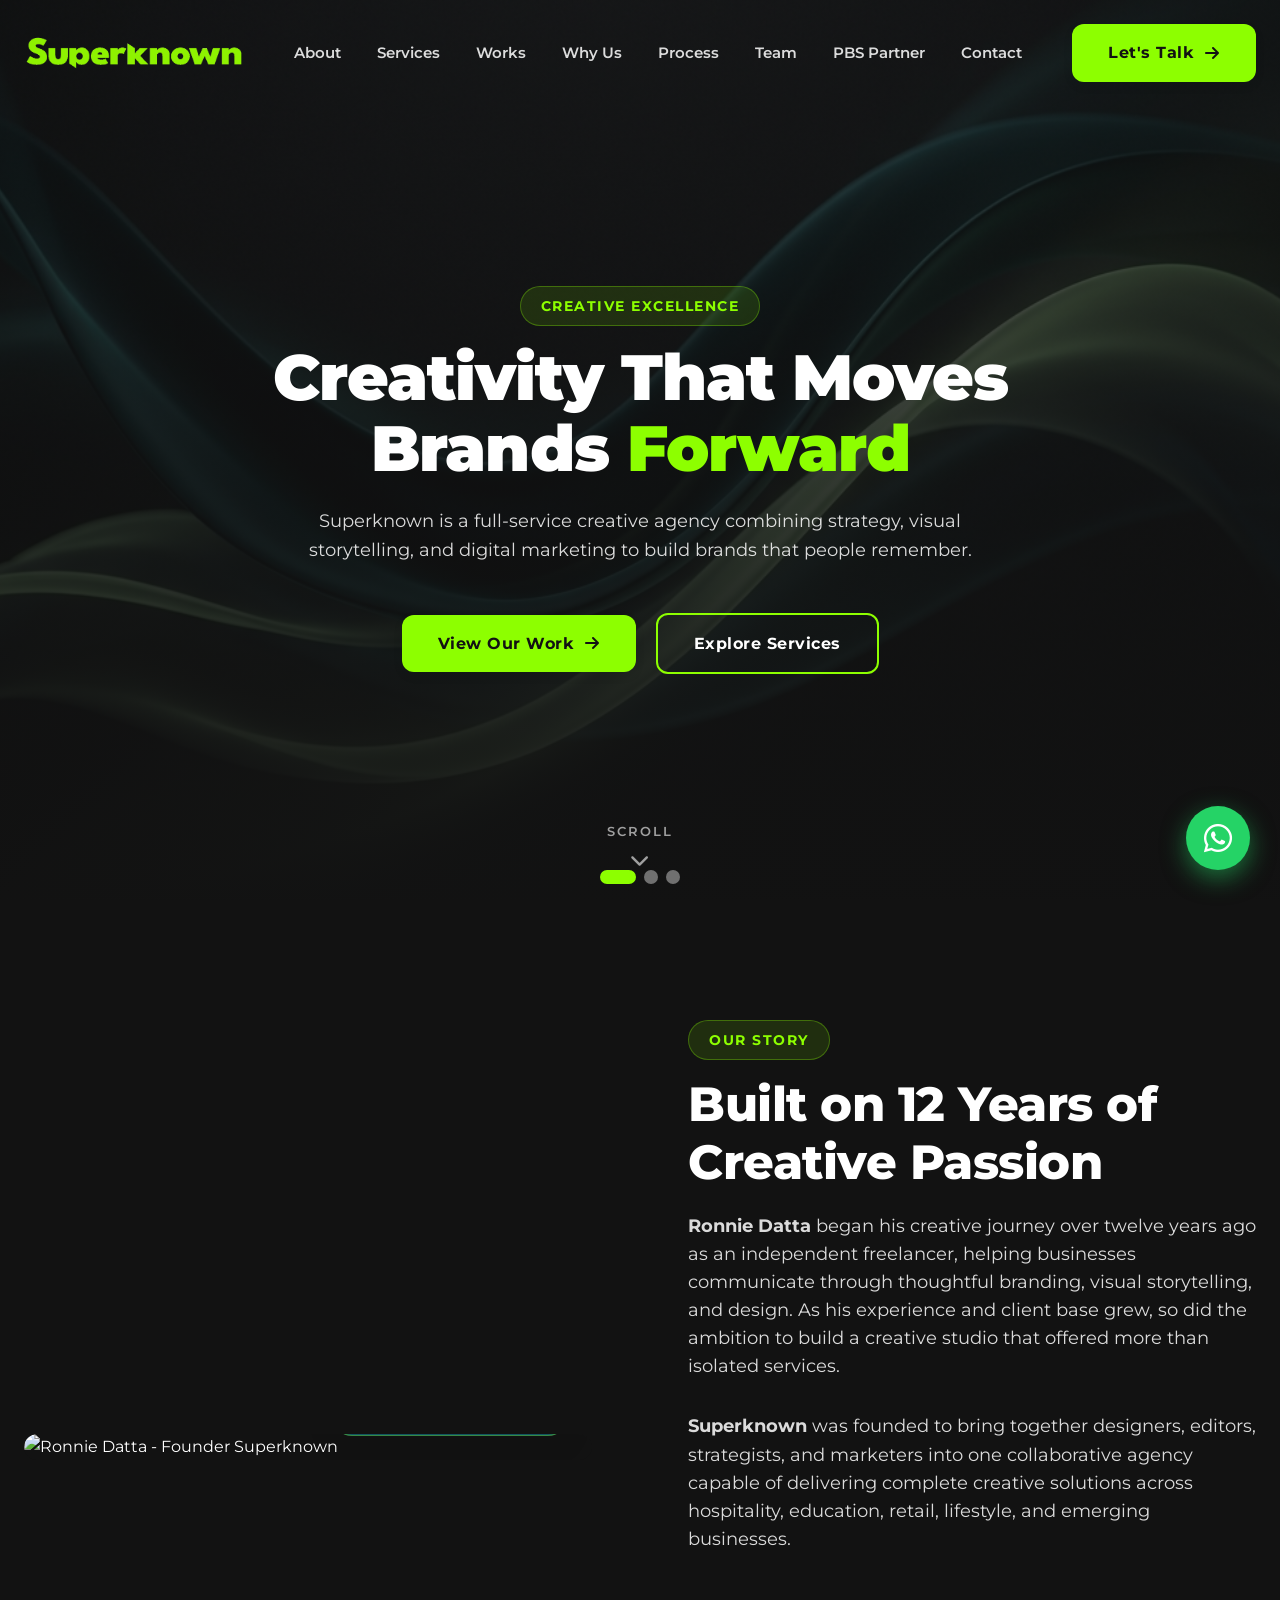
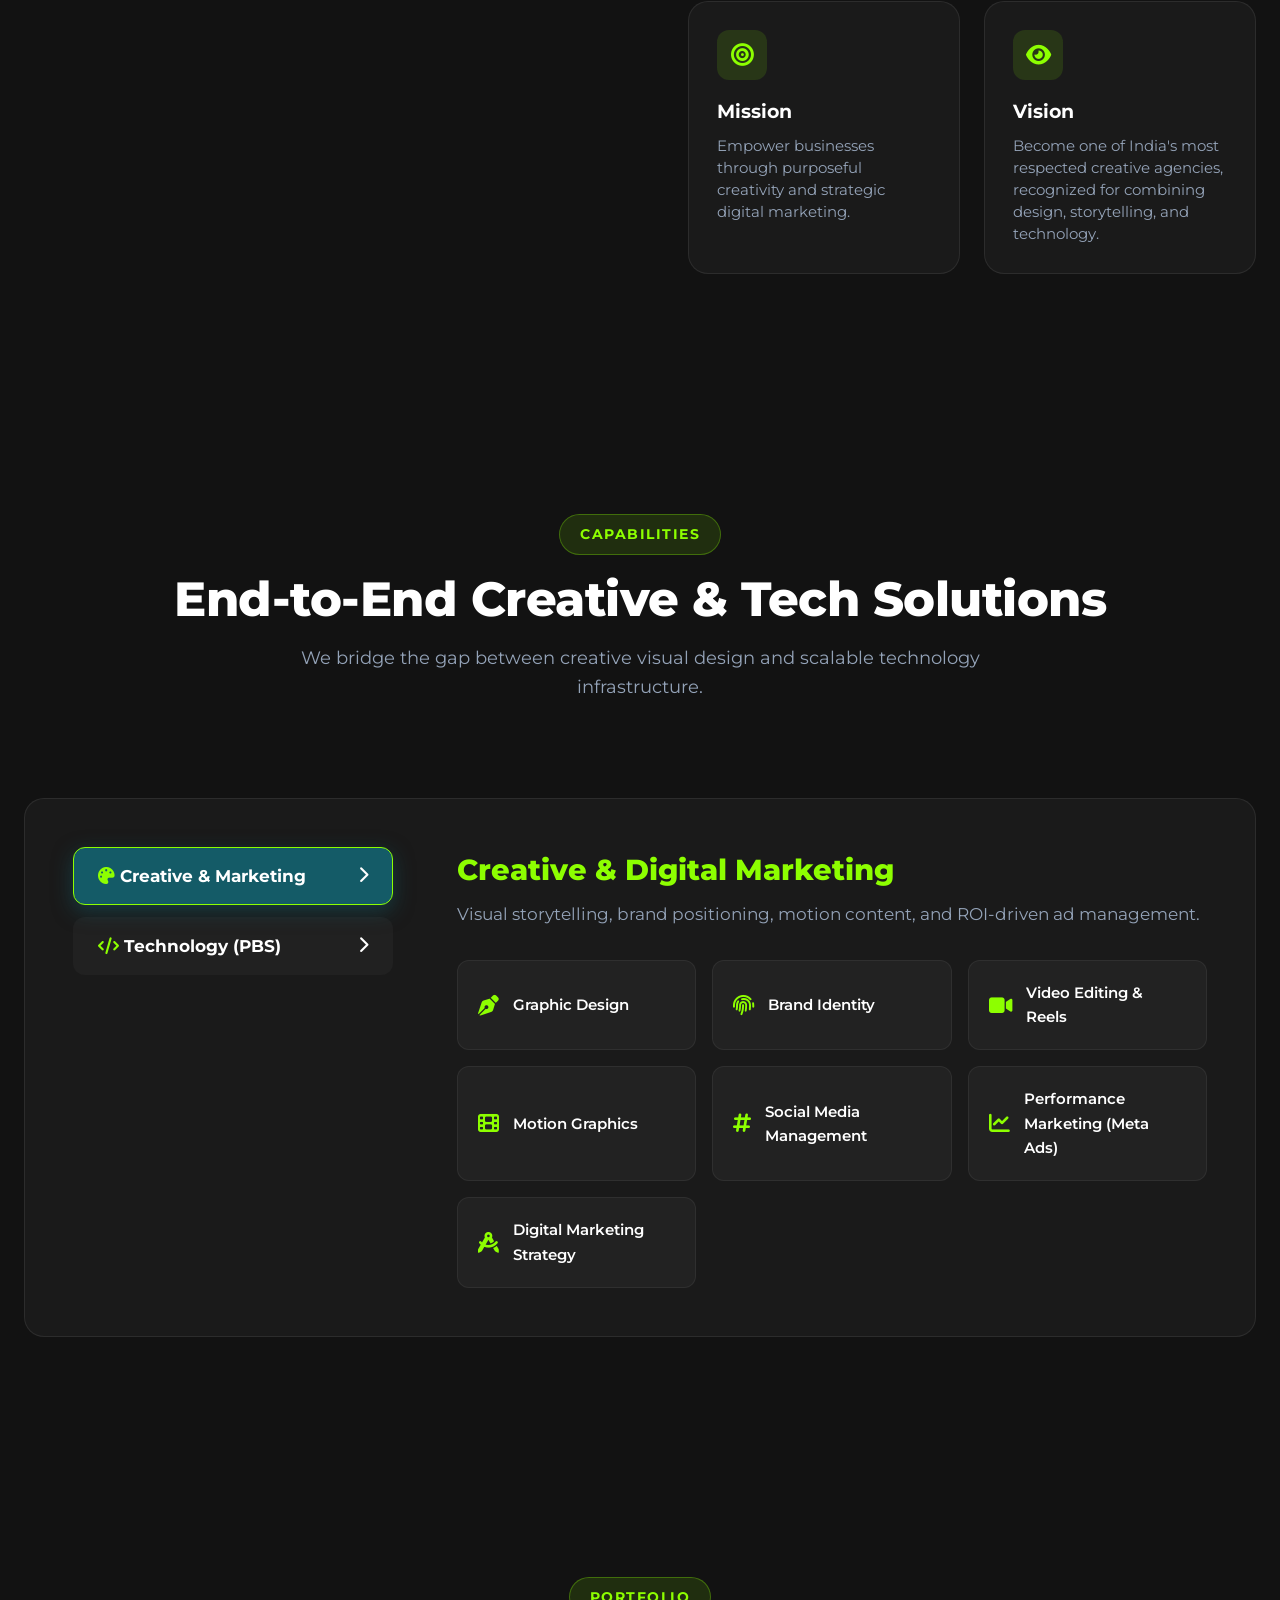
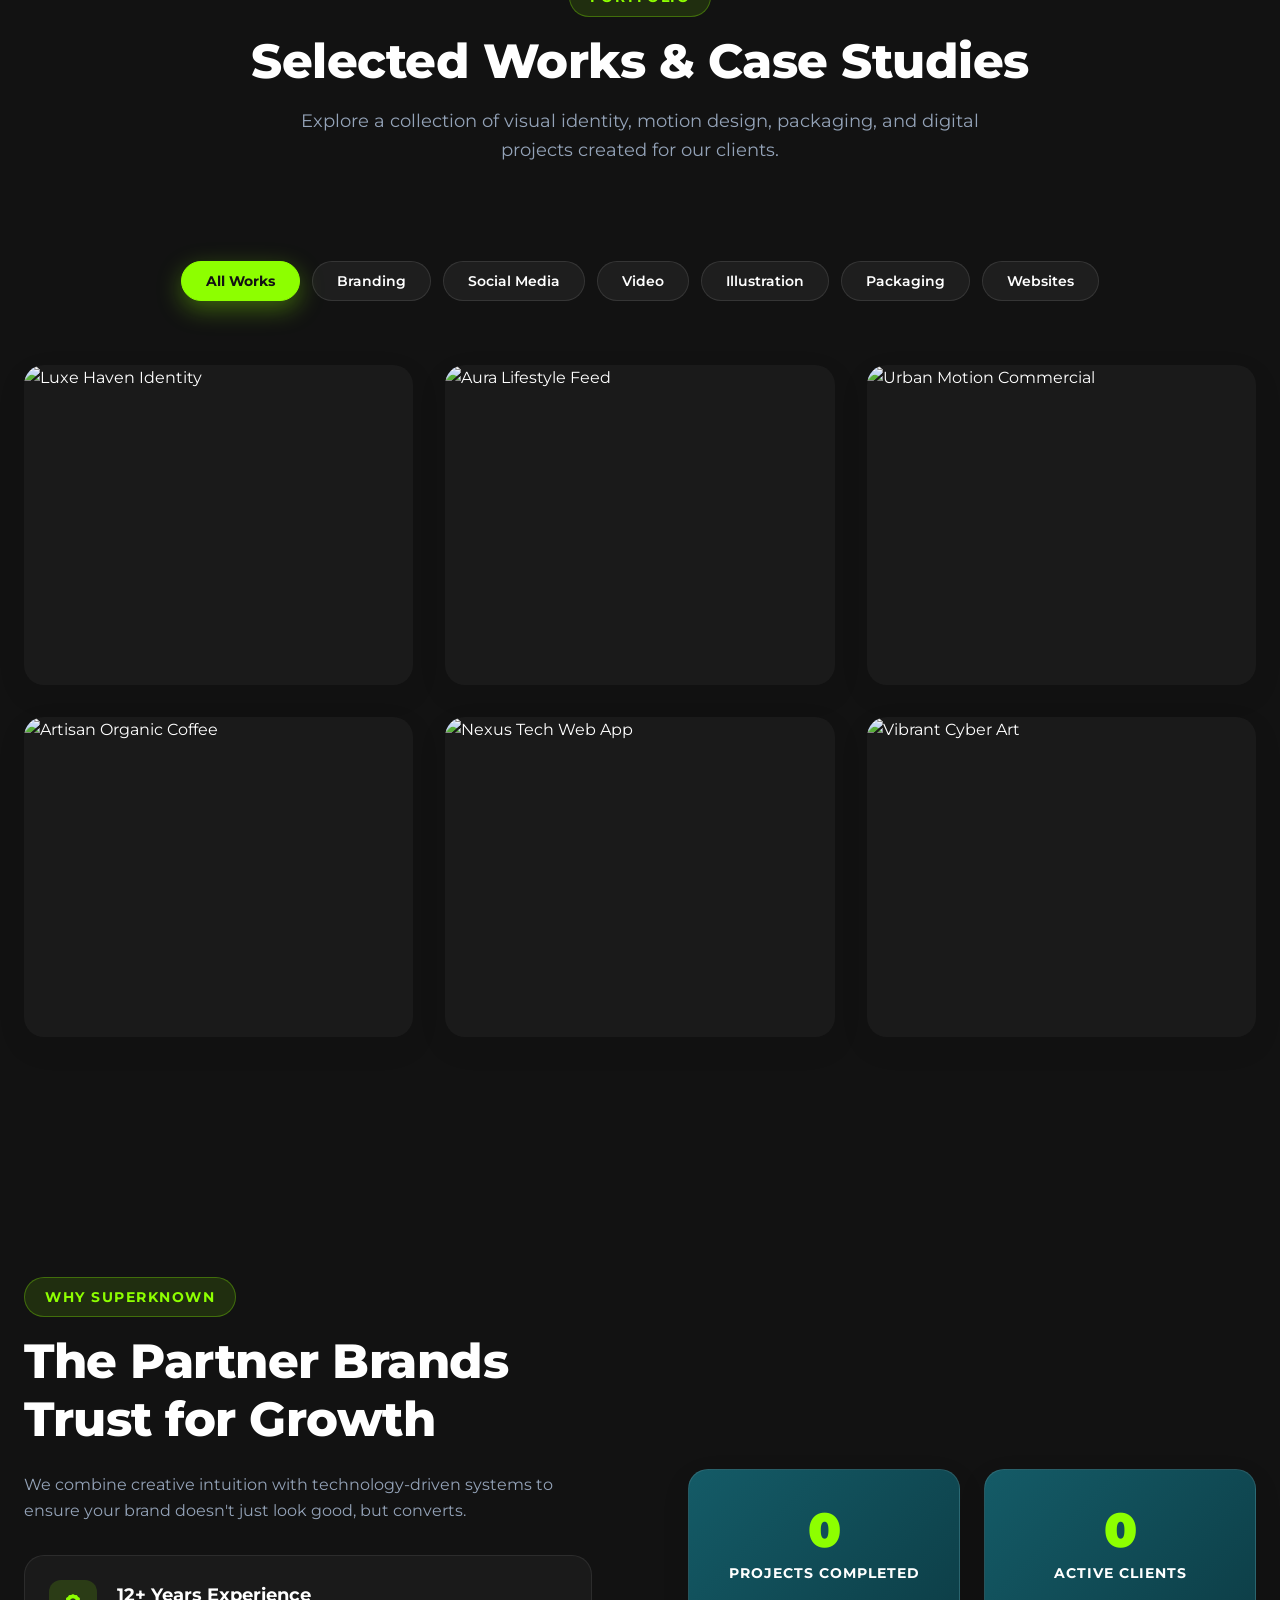
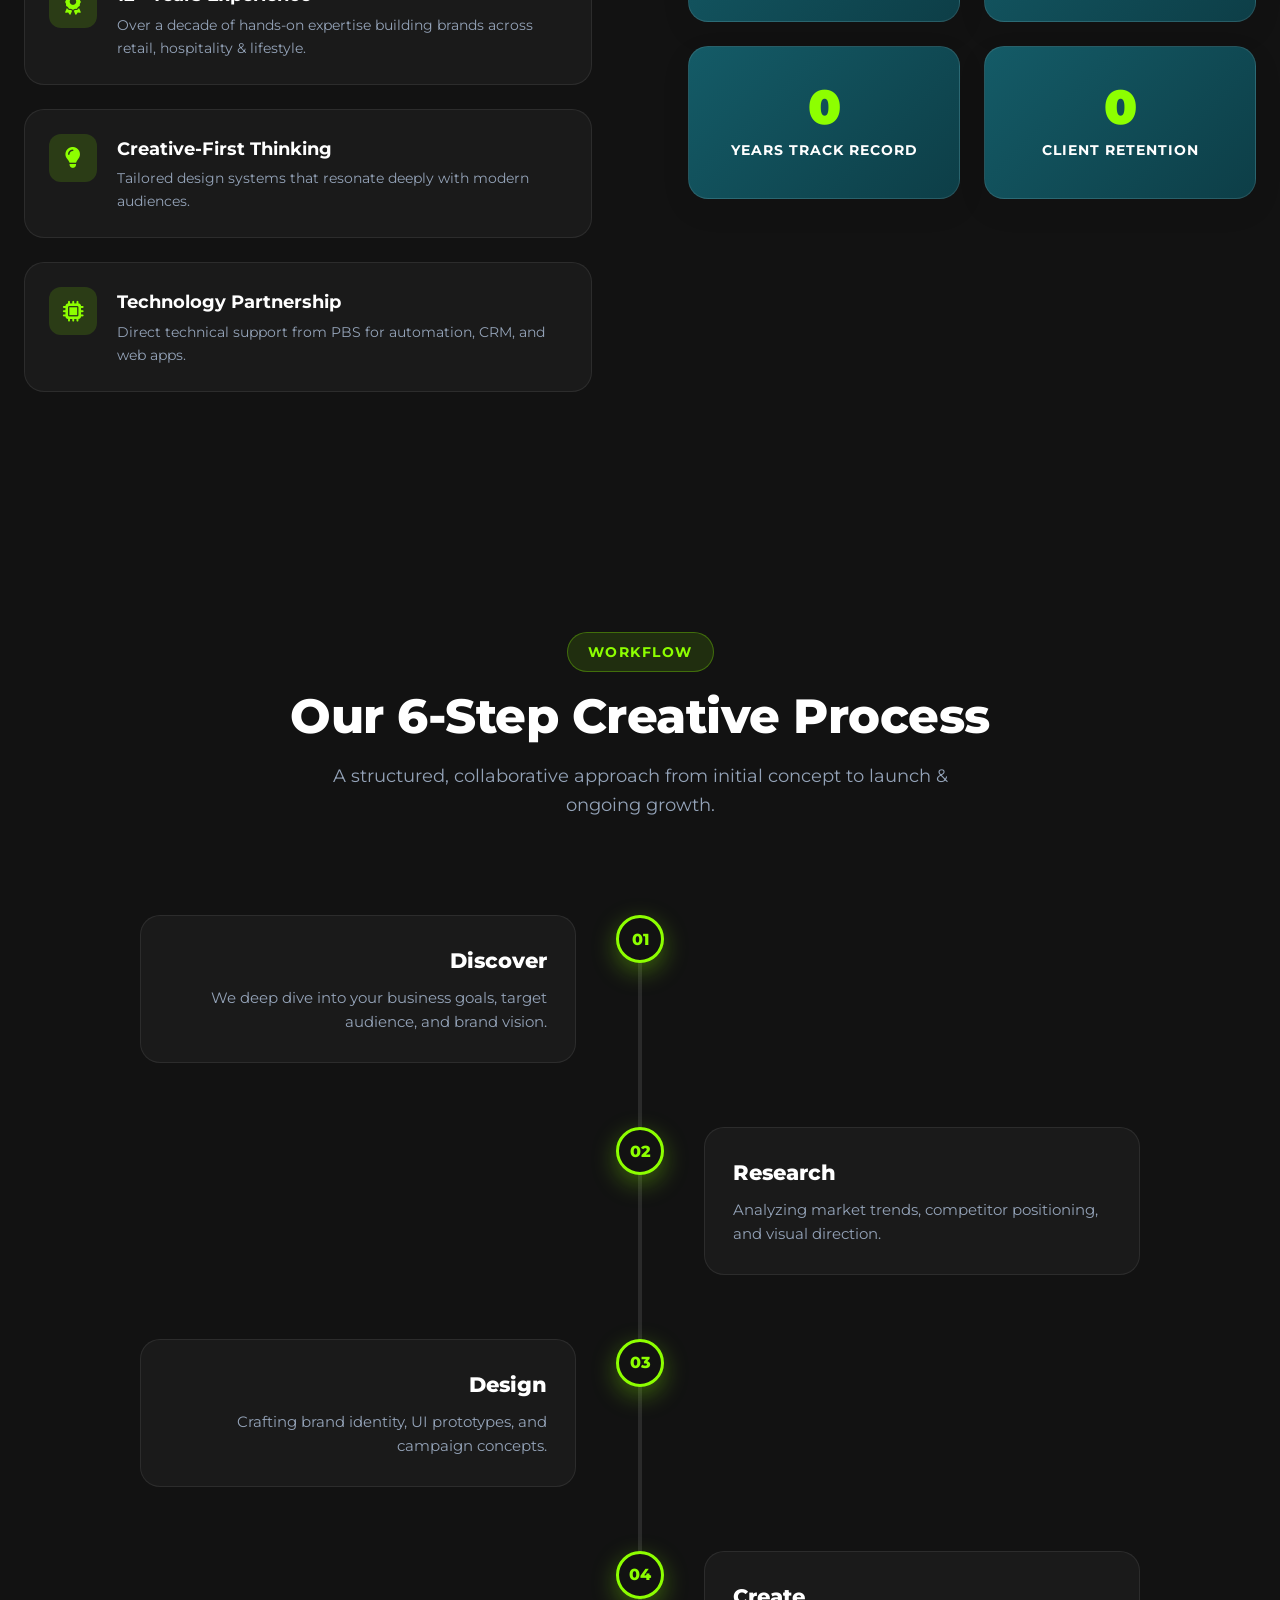
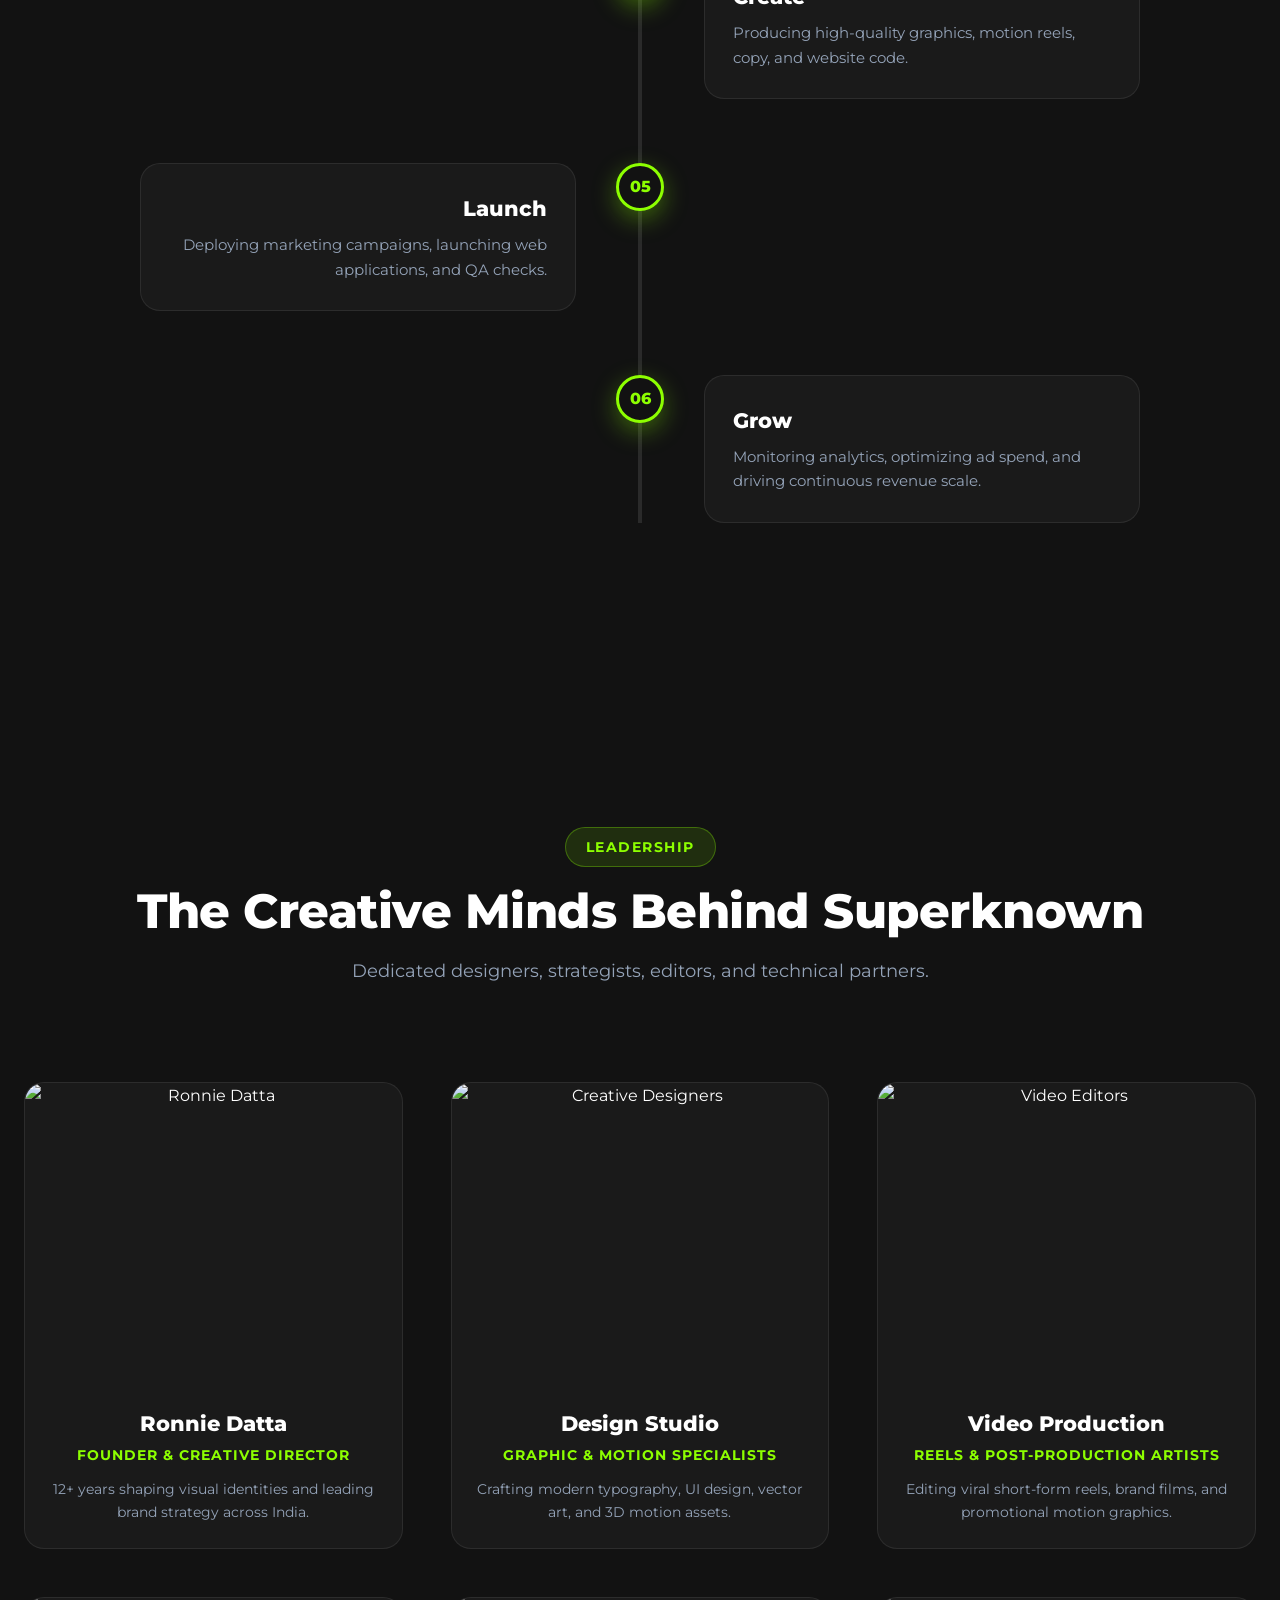
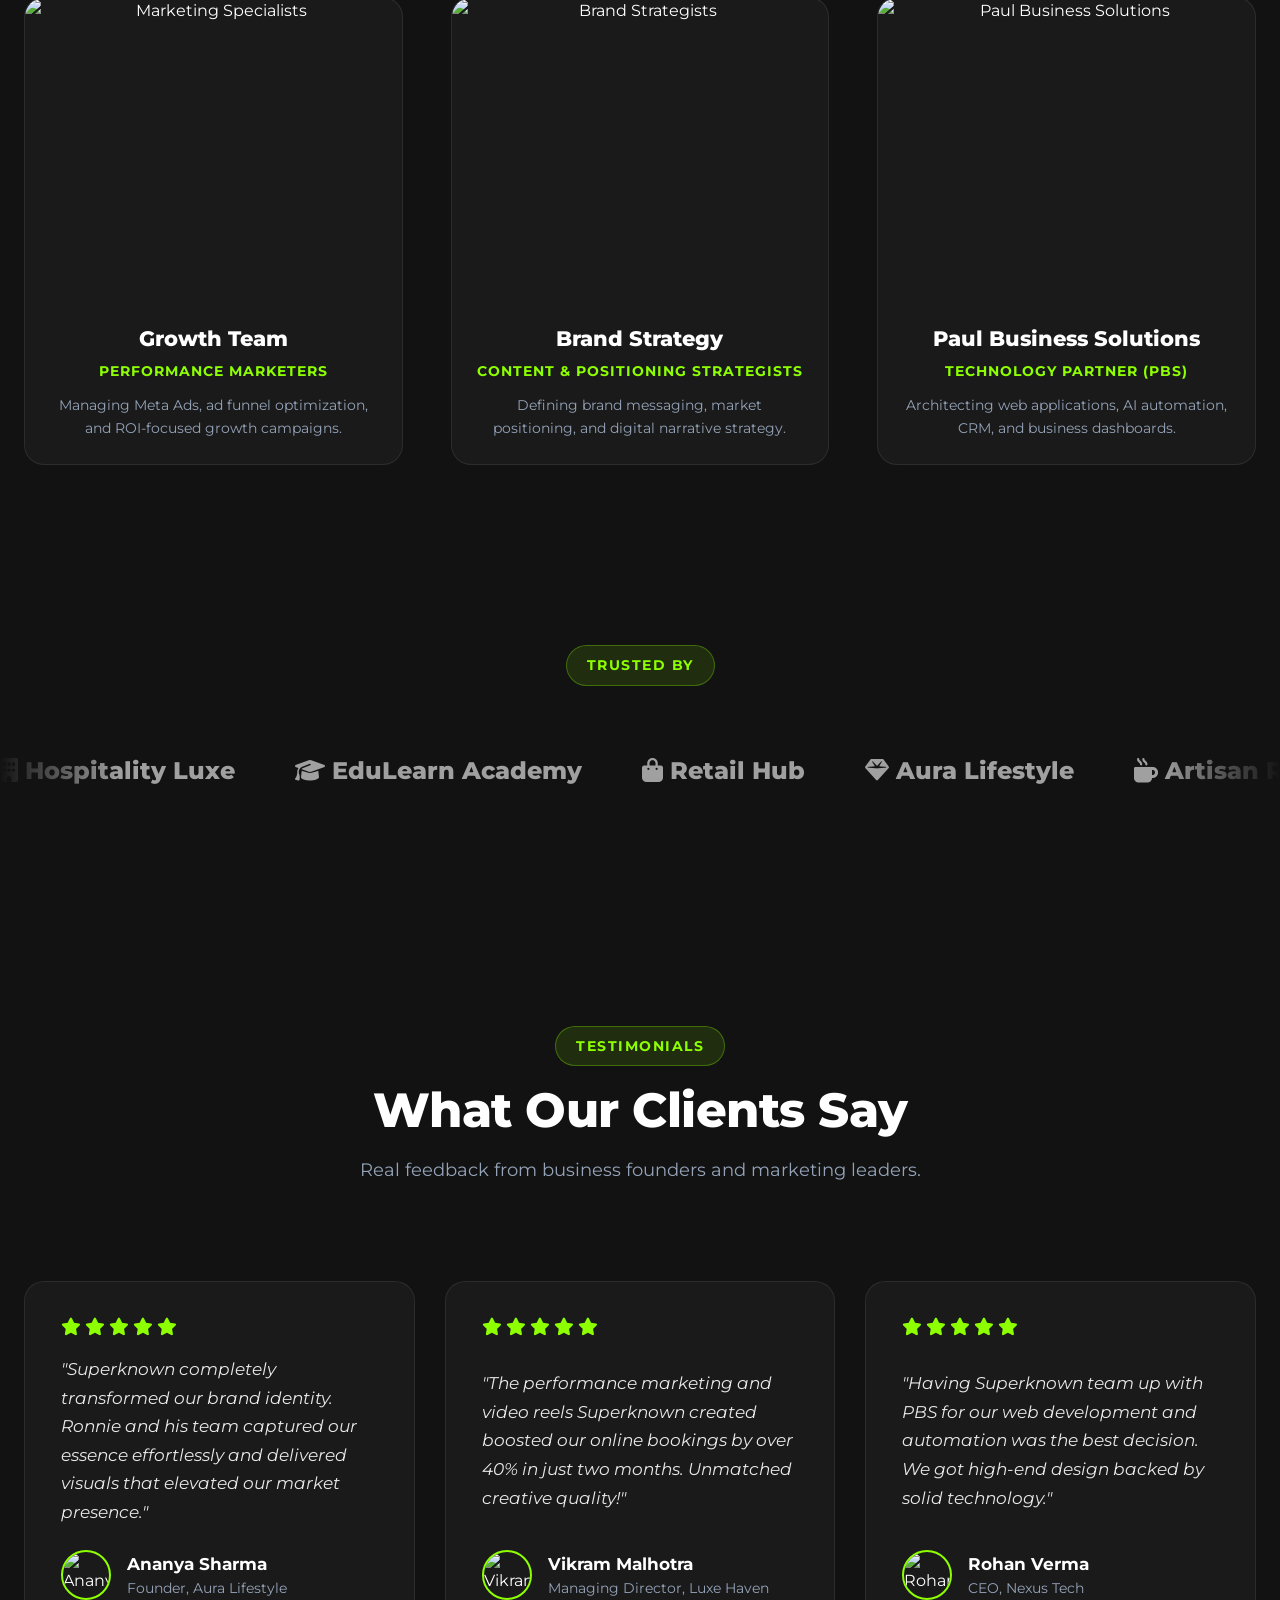
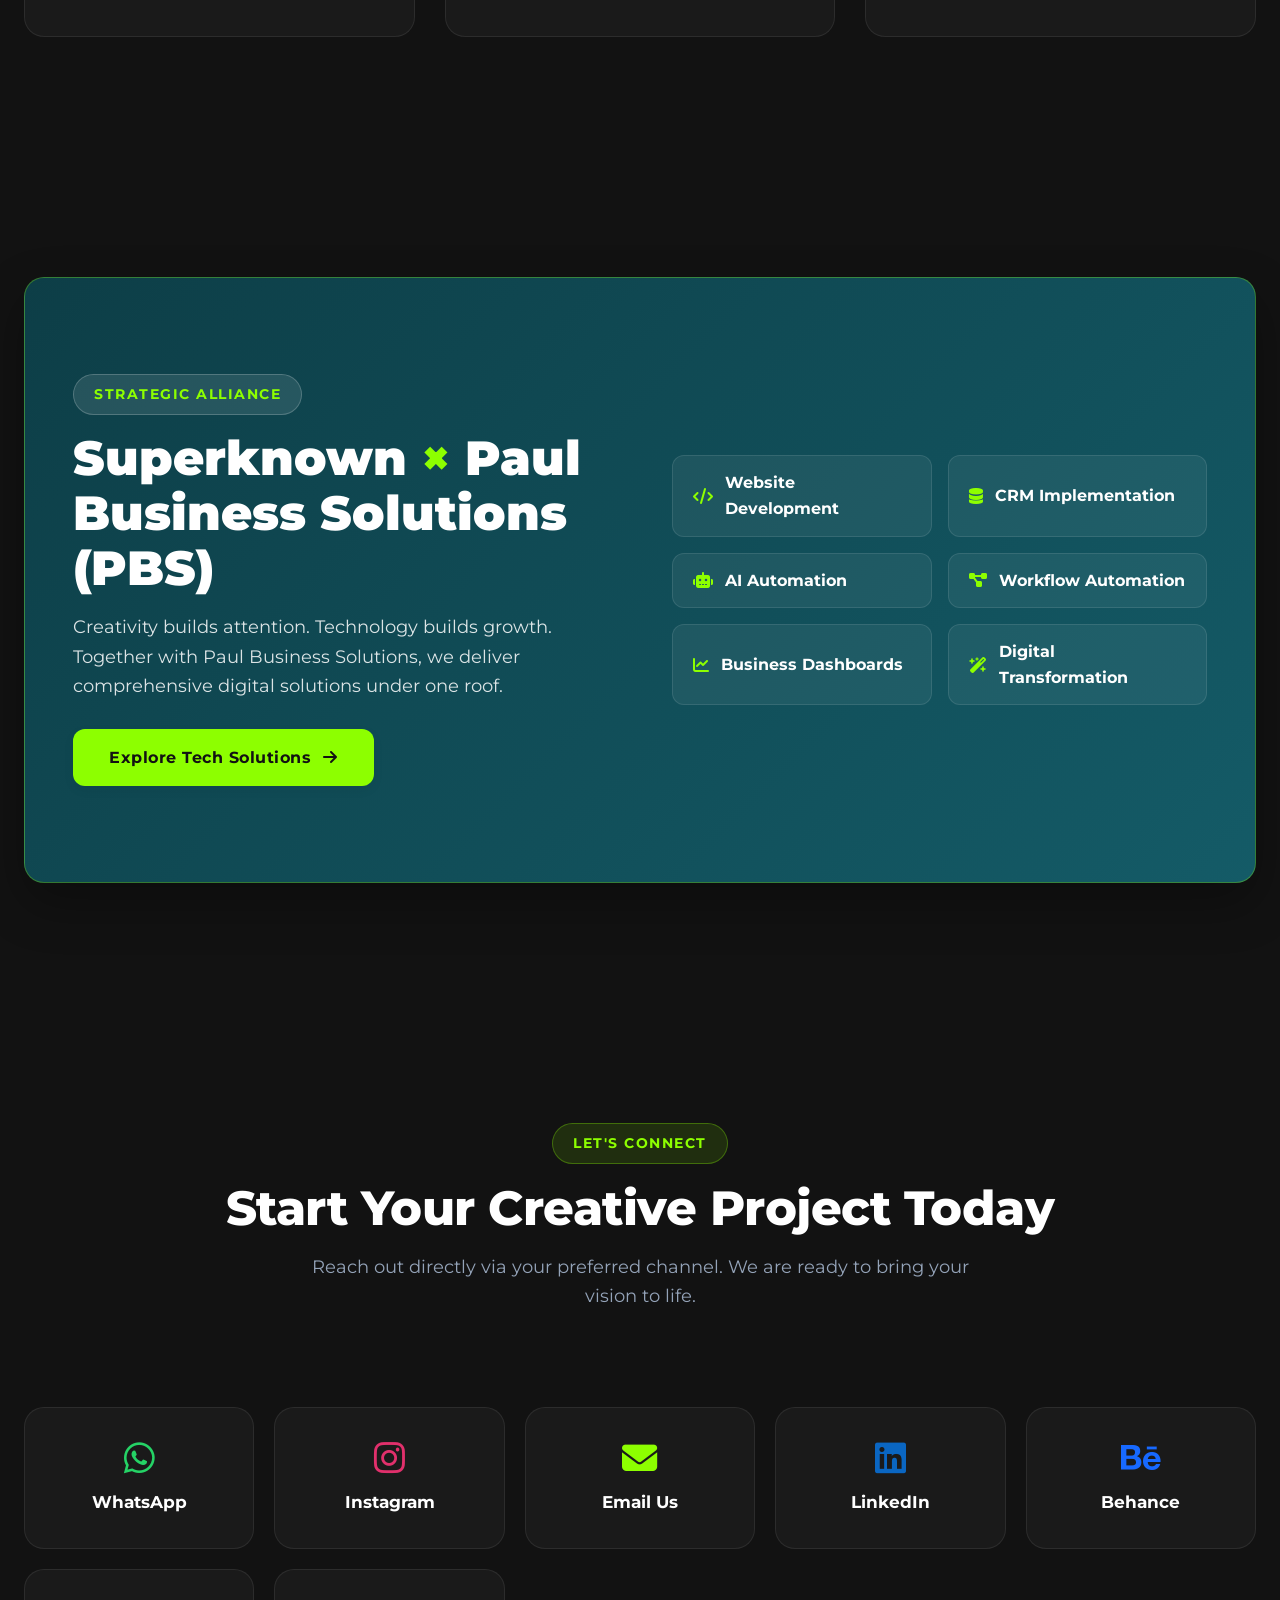
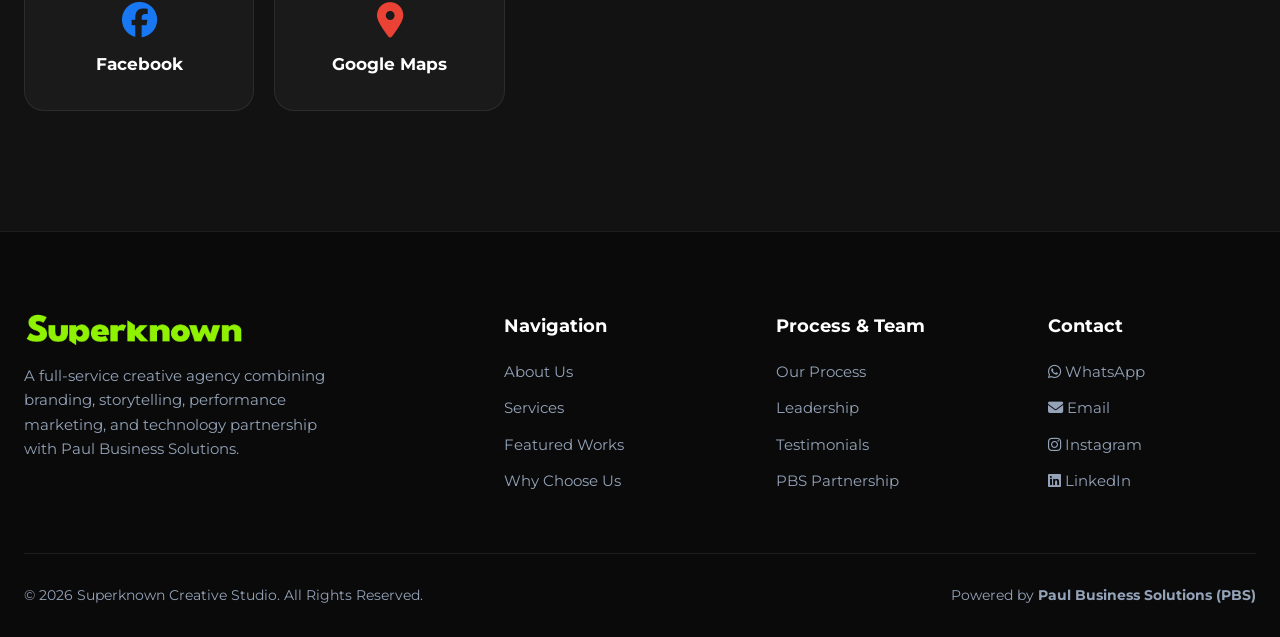
==== commit c42ce8de: "feat: 8 website updates including 6 team cards, reverse marquee, equal testimonials, whatsapp & emai" ====
--- a/index.html
+++ b/index.html
@@ -53,7 +53,7 @@
       </nav>
 
       <div class="nav-actions">
-        <a href="https://wa.me/?text=Hi%20Superknown%2C%20I%20would%20like%20to%20discuss%20a%20project!" target="_blank" class="btn btn-primary btn-sm">
+        <a href="https://wa.me/917890005354?text=Hi%20Superknown%2C%20I%20would%20like%20to%20discuss%20a%20project!" target="_blank" class="btn btn-primary btn-sm">
           Let's Talk <i class="fa-solid fa-arrow-right"></i>
         </a>
         <div class="menu-toggle" id="menuToggle">
@@ -87,7 +87,7 @@
     </nav>
 
     <div style="margin-top: auto; text-align: center;">
-      <a href="https://wa.me/?text=Hi%20Superknown!" target="_blank" class="btn btn-primary" style="width:100%;">
+      <a href="https://wa.me/917890005354?text=Hi%20Superknown%2C%20I%20would%20like%20to%20discuss%20a%20project!" target="_blank" class="btn btn-primary" style="width:100%;">
         <i class="fa-brands fa-whatsapp"></i> Chat on WhatsApp
       </a>
     </div>
@@ -540,7 +540,7 @@
 
       <div class="team-grid">
         
-        <!-- Ronnie Datta -->
+        <!-- 1. Ronnie Datta -->
         <div class="team-card">
           <div class="team-img-wrapper">
             <img src="https://images.unsplash.com/photo-1507003211169-0a1dd7228f2d?auto=format&fit=crop&w=600&q=80" alt="Ronnie Datta" class="team-img">
@@ -552,7 +552,7 @@
           </div>
         </div>
 
-        <!-- Specialist 1 -->
+        <!-- 2. Creative Designers -->
         <div class="team-card">
           <div class="team-img-wrapper">
             <img src="https://images.unsplash.com/photo-1573496359142-b8d87734a5a2?auto=format&fit=crop&w=600&q=80" alt="Creative Designers" class="team-img">
@@ -564,7 +564,19 @@
           </div>
         </div>
 
-        <!-- Specialist 2 -->
+        <!-- 3. Video Editors -->
+        <div class="team-card">
+          <div class="team-img-wrapper">
+            <img src="https://images.unsplash.com/photo-1522071820081-009f0129c71c?auto=format&fit=crop&w=600&q=80" alt="Video Editors" class="team-img">
+          </div>
+          <div class="team-info">
+            <h3 class="team-name">Video Production</h3>
+            <p class="team-role">Reels & Post-Production Artists</p>
+            <p class="team-bio">Editing viral short-form reels, brand films, and promotional motion graphics.</p>
+          </div>
+        </div>
+
+        <!-- 4. Performance Marketers -->
         <div class="team-card">
           <div class="team-img-wrapper">
             <img src="https://images.unsplash.com/photo-1539571696357-5a69c17a67c6?auto=format&fit=crop&w=600&q=80" alt="Marketing Specialists" class="team-img">
@@ -572,19 +584,31 @@
           <div class="team-info">
             <h3 class="team-name">Growth Team</h3>
             <p class="team-role">Performance Marketers</p>
-            <p class="team-bio">Managing Meta Ads, funnel strategy, and viral social content creation.</p>
-          </div>
-        </div>
-
-        <!-- Technology Partner: PBS -->
+            <p class="team-bio">Managing Meta Ads, ad funnel optimization, and ROI-focused growth campaigns.</p>
+          </div>
+        </div>
+
+        <!-- 5. Brand Strategists -->
         <div class="team-card">
           <div class="team-img-wrapper">
-            <img src="https://images.unsplash.com/photo-1519085360753-af0119f7cbe7?auto=format&fit=crop&w=600&q=80" alt="Paul Biz Solutions" class="team-img">
+            <img src="https://images.unsplash.com/photo-1517245386807-bb43f82c33c4?auto=format&fit=crop&w=600&q=80" alt="Brand Strategists" class="team-img">
           </div>
           <div class="team-info">
-            <h3 class="team-name">Paul Biz Solutions</h3>
+            <h3 class="team-name">Brand Strategy</h3>
+            <p class="team-role">Content & Positioning Strategists</p>
+            <p class="team-bio">Defining brand messaging, market positioning, and digital narrative strategy.</p>
+          </div>
+        </div>
+
+        <!-- 6. Technology Partner: PBS -->
+        <div class="team-card">
+          <div class="team-img-wrapper">
+            <img src="https://images.unsplash.com/photo-1519085360753-af0119f7cbe7?auto=format&fit=crop&w=600&q=80" alt="Paul Business Solutions" class="team-img">
+          </div>
+          <div class="team-info">
+            <h3 class="team-name">Paul Business Solutions</h3>
             <p class="team-role">Technology Partner (PBS)</p>
-            <p class="team-bio">Architecting web applications, AI automation, and business dashboards.</p>
+            <p class="team-bio">Architecting web applications, AI automation, CRM, and business dashboards.</p>
           </div>
         </div>
 
@@ -603,7 +627,8 @@
     </div>
 
     <div class="clients-marquee-container">
-      <div class="clients-track">
+      <!-- Track 1: Right to Left -->
+      <div class="clients-track" style="margin-bottom: 24px;">
         <span class="client-logo" style="font-size:1.5rem; font-weight:800; color:var(--color-white);"><i class="fa-solid fa-building"></i> Hospitality Luxe</span>
         <span class="client-logo" style="font-size:1.5rem; font-weight:800; color:var(--color-white);"><i class="fa-solid fa-graduation-cap"></i> EduLearn Academy</span>
         <span class="client-logo" style="font-size:1.5rem; font-weight:800; color:var(--color-white);"><i class="fa-solid fa-bag-shopping"></i> Retail Hub</span>
@@ -619,6 +644,24 @@
         <span class="client-logo" style="font-size:1.5rem; font-weight:800; color:var(--color-white);"><i class="fa-solid fa-mug-hot"></i> Artisan Roasters</span>
         <span class="client-logo" style="font-size:1.5rem; font-weight:800; color:var(--color-white);"><i class="fa-solid fa-bolt"></i> Nexus Tech</span>
       </div>
+
+      <!-- Track 2: Left to Right (Reverse) -->
+      <div class="clients-track reverse">
+        <span class="client-logo" style="font-size:1.5rem; font-weight:800; color:var(--color-white);"><i class="fa-solid fa-shirt"></i> Urban Vogue</span>
+        <span class="client-logo" style="font-size:1.5rem; font-weight:800; color:var(--color-white);"><i class="fa-solid fa-star"></i> Starlight Media</span>
+        <span class="client-logo" style="font-size:1.5rem; font-weight:800; color:var(--color-white);"><i class="fa-solid fa-utensils"></i> Horizon Foods</span>
+        <span class="client-logo" style="font-size:1.5rem; font-weight:800; color:var(--color-white);"><i class="fa-solid fa-mobile-screen"></i> Apex Digital</span>
+        <span class="client-logo" style="font-size:1.5rem; font-weight:800; color:var(--color-white);"><i class="fa-solid fa-feather"></i> Verve Studio</span>
+        <span class="client-logo" style="font-size:1.5rem; font-weight:800; color:var(--color-white);"><i class="fa-solid fa-shield-halved"></i> Zenith Group</span>
+
+        <!-- Duplicated for Infinite Seamless Loop -->
+        <span class="client-logo" style="font-size:1.5rem; font-weight:800; color:var(--color-white);"><i class="fa-solid fa-shirt"></i> Urban Vogue</span>
+        <span class="client-logo" style="font-size:1.5rem; font-weight:800; color:var(--color-white);"><i class="fa-solid fa-star"></i> Starlight Media</span>
+        <span class="client-logo" style="font-size:1.5rem; font-weight:800; color:var(--color-white);"><i class="fa-solid fa-utensils"></i> Horizon Foods</span>
+        <span class="client-logo" style="font-size:1.5rem; font-weight:800; color:var(--color-white);"><i class="fa-solid fa-mobile-screen"></i> Apex Digital</span>
+        <span class="client-logo" style="font-size:1.5rem; font-weight:800; color:var(--color-white);"><i class="fa-solid fa-feather"></i> Verve Studio</span>
+        <span class="client-logo" style="font-size:1.5rem; font-weight:800; color:var(--color-white);"><i class="fa-solid fa-shield-halved"></i> Zenith Group</span>
+      </div>
     </div>
   </section>
 
@@ -705,9 +748,9 @@
           
           <div>
             <span class="section-tag" style="background:rgba(255,255,255,0.1); color:var(--color-accent); border-color:rgba(255,255,255,0.2);">Strategic Alliance</span>
-            <h2 class="pbs-title">Superknown <span class="highlight">×</span> Paul Biz Solutions (PBS)</h2>
-            <p class="pbs-desc">Creativity builds attention. Technology builds growth. Together with PBS, we deliver comprehensive digital solutions under one roof.</p>
-            <a href="https://wa.me/?text=Hi%20Superknown%2C%20I%20want%20to%20learn%20more%20about%20PBS%20tech%20solutions!" target="_blank" class="btn btn-primary">
+            <h2 class="pbs-title">Superknown <span class="highlight">×</span> Paul Business Solutions (PBS)</h2>
+            <p class="pbs-desc">Creativity builds attention. Technology builds growth. Together with Paul Business Solutions, we deliver comprehensive digital solutions under one roof.</p>
+            <a href="https://www.paulbizsolutions.com" target="_blank" rel="noopener" class="btn btn-primary">
               Explore Tech Solutions <i class="fa-solid fa-arrow-right"></i>
             </a>
           </div>
@@ -757,7 +800,7 @@
 
       <div class="contact-actions-grid">
         
-        <a href="https://wa.me/?text=Hi%20Superknown!" target="_blank" class="contact-card-btn">
+        <a href="https://wa.me/917890005354?text=Hi%20Superknown%2C%20I%20would%20like%20to%20discuss%20a%20project!" target="_blank" class="contact-card-btn">
           <i class="fa-brands fa-whatsapp" style="color:#25D366;"></i>
           <span>WhatsApp</span>
         </a>
@@ -767,7 +810,7 @@
           <span>Instagram</span>
         </a>
 
-        <a href="mailto:contact@superknown.com" class="contact-card-btn">
+        <a href="mailto:ronniedattadesigns@gmail.com" class="contact-card-btn">
           <i class="fa-solid fa-envelope" style="color:var(--color-accent);"></i>
           <span>Email Us</span>
         </a>
@@ -797,7 +840,7 @@
   </section>
 
   <!-- Floating WhatsApp Launcher -->
-  <a href="https://wa.me/?text=Hi%20Superknown%20team!" target="_blank" class="whatsapp-float" aria-label="Chat on WhatsApp">
+  <a href="https://wa.me/917890005354?text=Hi%20Superknown%2C%20I%20would%20like%20to%20discuss%20a%20project!" target="_blank" class="whatsapp-float" aria-label="Chat on WhatsApp">
     <i class="fa-brands fa-whatsapp"></i>
   </a>
 
@@ -813,7 +856,7 @@
             <img src="assets/images/logo-transparent.png" alt="Superknown Logo" class="brand-logo-img">
           </a>
           <p class="footer-brand-desc">
-            A full-service creative agency combining branding, storytelling, performance marketing, and technology partnership with PBS.
+            A full-service creative agency combining branding, storytelling, performance marketing, and technology partnership with Paul Business Solutions.
           </p>
         </div>
 
@@ -840,8 +883,8 @@
         <div>
           <h4 class="footer-title">Contact</h4>
           <div class="footer-links">
-            <a href="https://wa.me/?text=Hi%20Superknown!" target="_blank"><i class="fa-brands fa-whatsapp"></i> WhatsApp</a>
-            <a href="mailto:contact@superknown.com"><i class="fa-solid fa-envelope"></i> Email</a>
+            <a href="https://wa.me/917890005354?text=Hi%20Superknown%2C%20I%20would%20like%20to%20discuss%20a%20project!" target="_blank"><i class="fa-brands fa-whatsapp"></i> WhatsApp</a>
+            <a href="mailto:ronniedattadesigns@gmail.com"><i class="fa-solid fa-envelope"></i> Email</a>
             <a href="https://instagram.com" target="_blank"><i class="fa-brands fa-instagram"></i> Instagram</a>
             <a href="https://linkedin.com" target="_blank"><i class="fa-brands fa-linkedin"></i> LinkedIn</a>
           </div>
--- a/css/style.css
+++ b/css/style.css
@@ -1156,6 +1156,10 @@
   animation: marquee 25s linear infinite;
 }
 
+.clients-track.reverse {
+  animation: marqueeReverse 25s linear infinite;
+}
+
 .clients-track:hover {
   animation-play-state: paused;
 }
@@ -1163,6 +1167,11 @@
 @keyframes marquee {
   0% { transform: translateX(0); }
   100% { transform: translateX(-50%); }
+}
+
+@keyframes marqueeReverse {
+  0% { transform: translateX(-50%); }
+  100% { transform: translateX(0); }
 }
 
 .client-logo {
@@ -1179,6 +1188,11 @@
 /* ==========================================================================
    Testimonials Section
    ========================================================================== */
+
+.testimonials-slider .swiper-slide {
+  height: auto;
+  display: flex;
+}
 
 .testimonial-card {
   background: var(--color-dark-card);
@@ -1186,6 +1200,7 @@
   border-radius: var(--radius-card);
   border: 1px solid rgba(255, 255, 255, 0.08);
   height: 100%;
+  width: 100%;
   display: flex;
   flex-direction: column;
   justify-content: space-between;
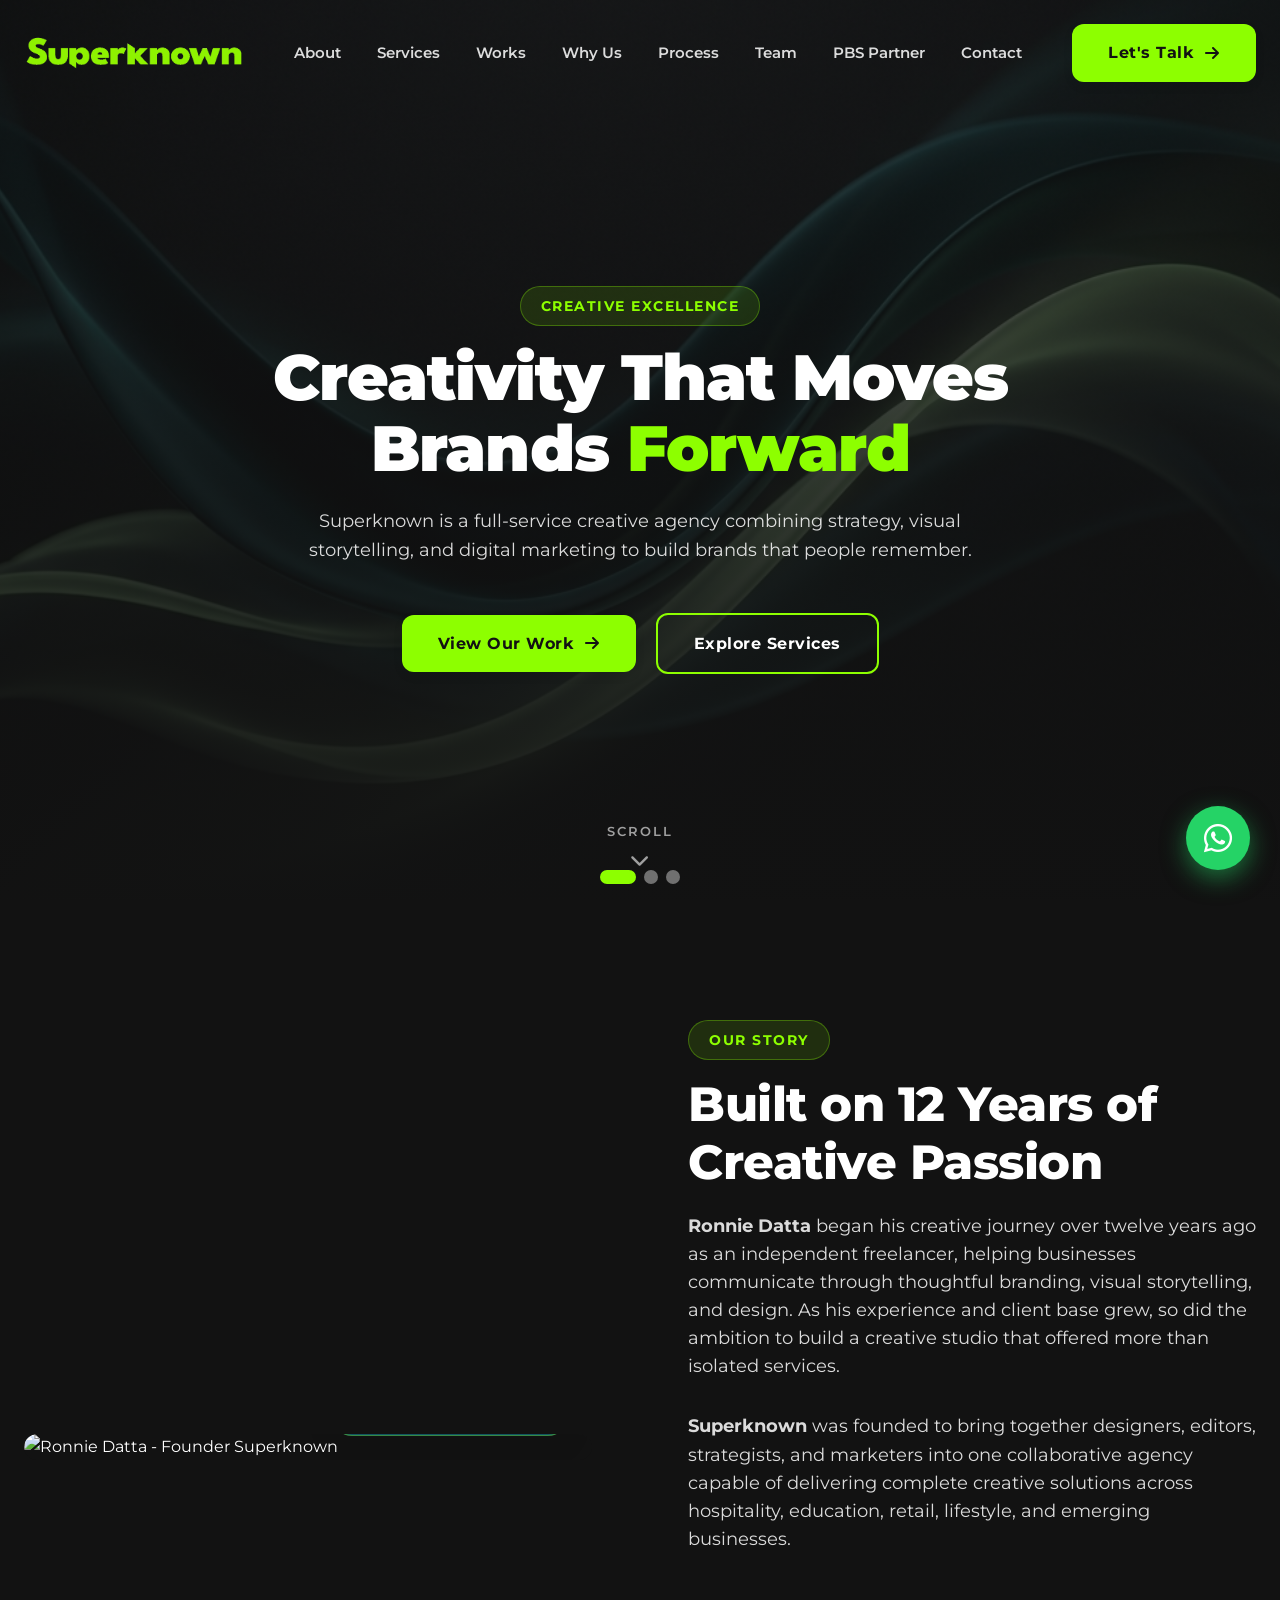
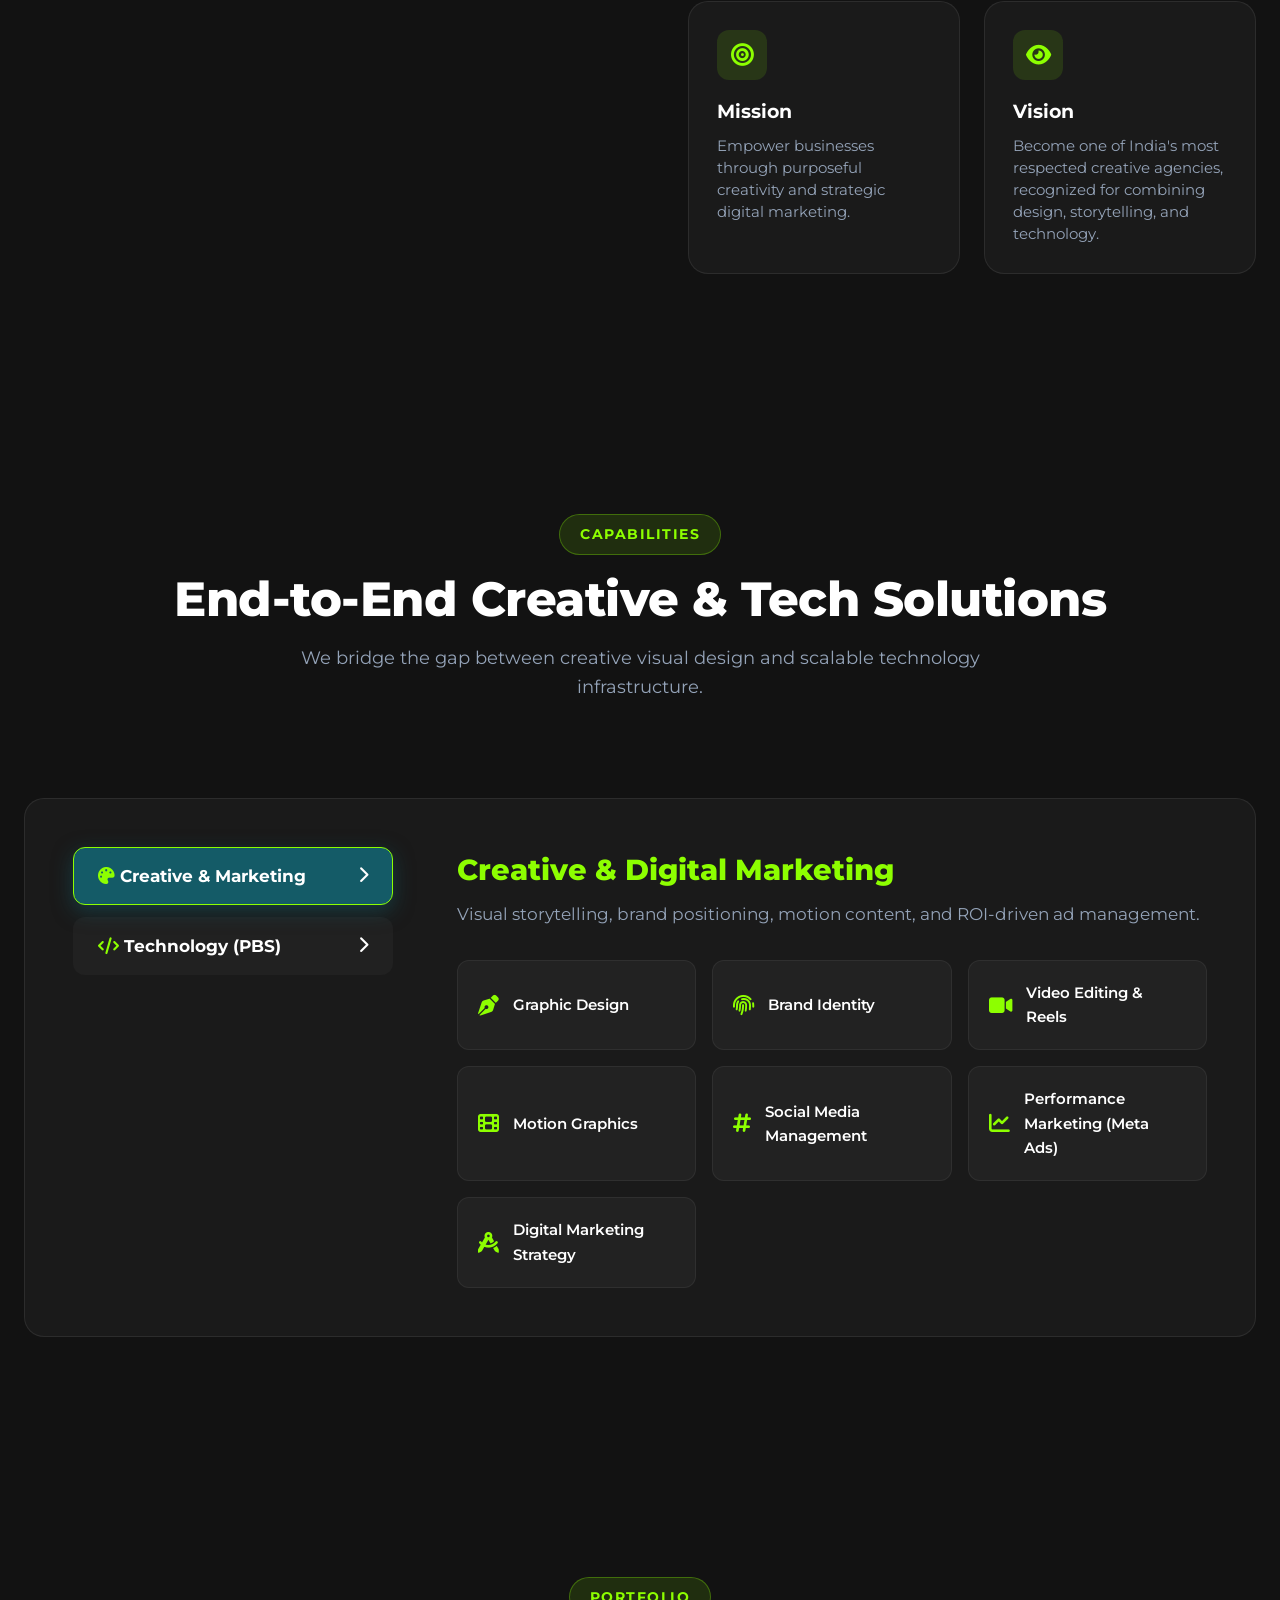
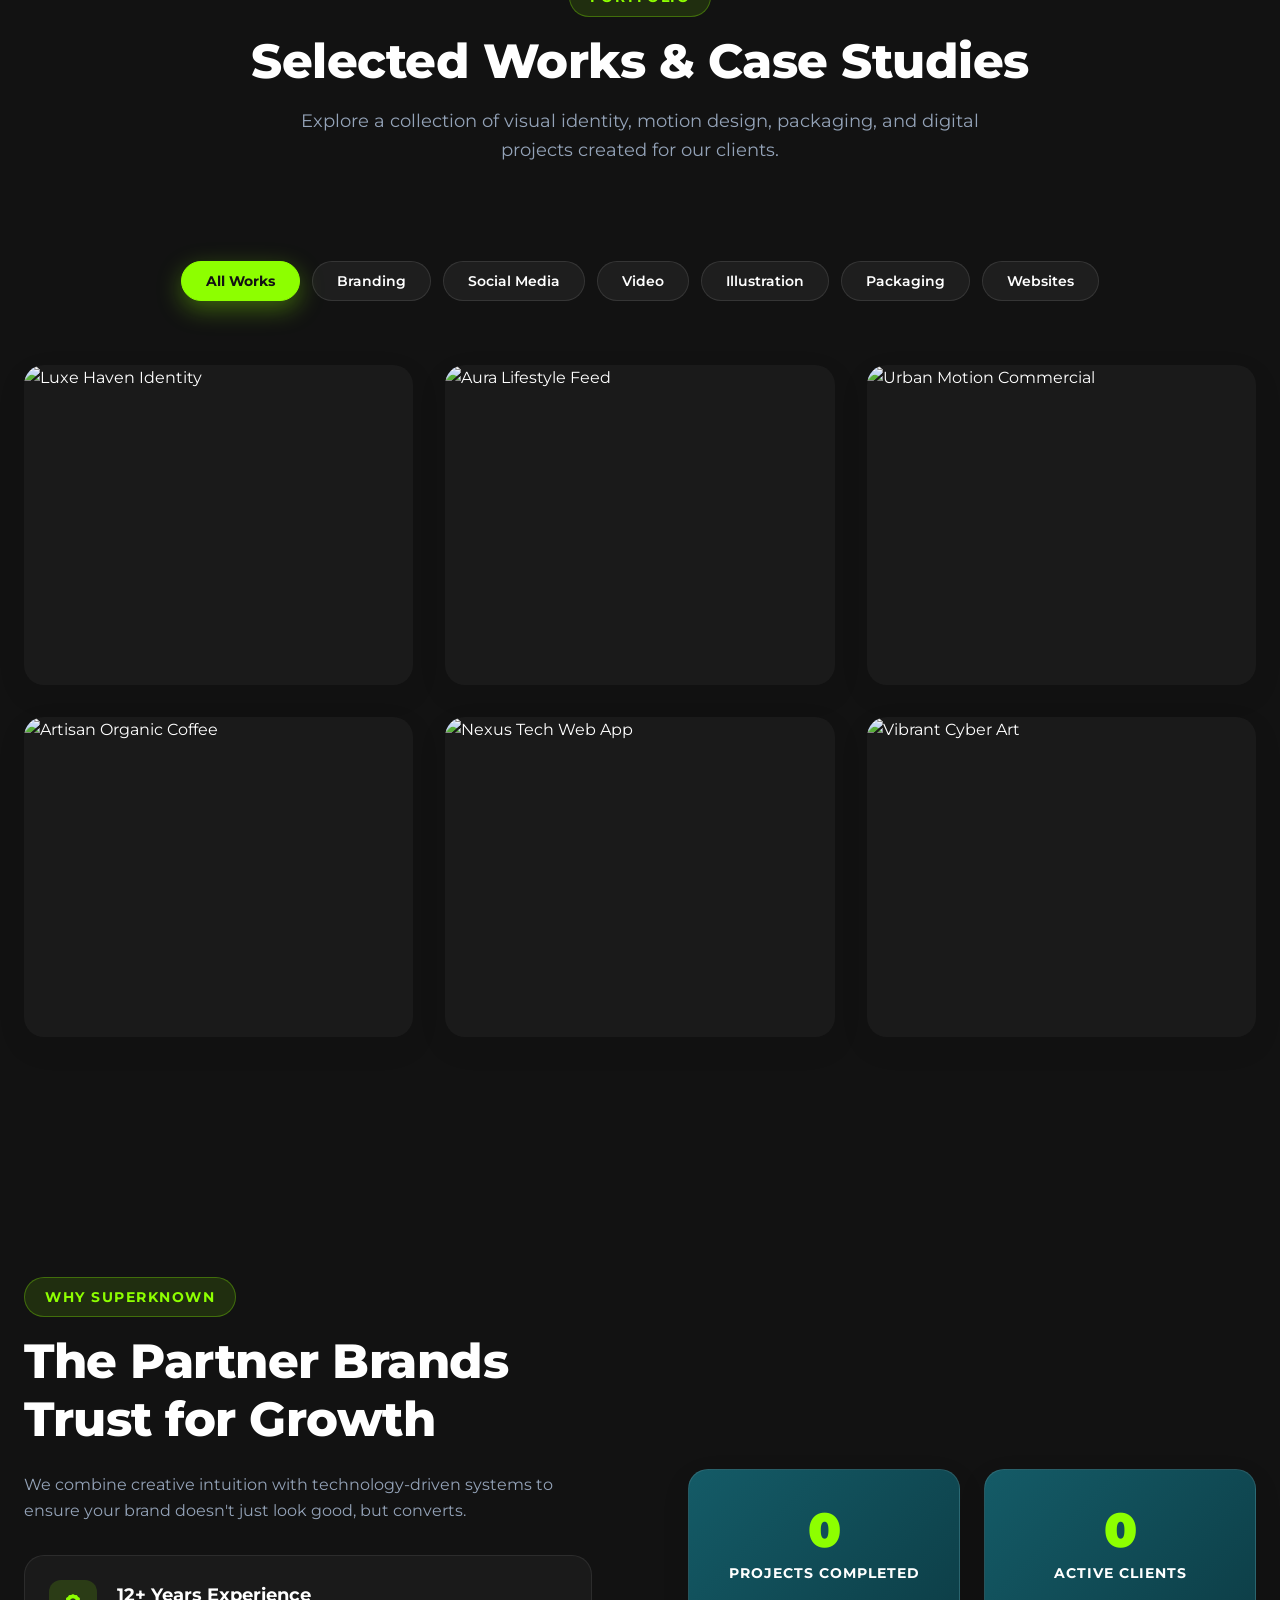
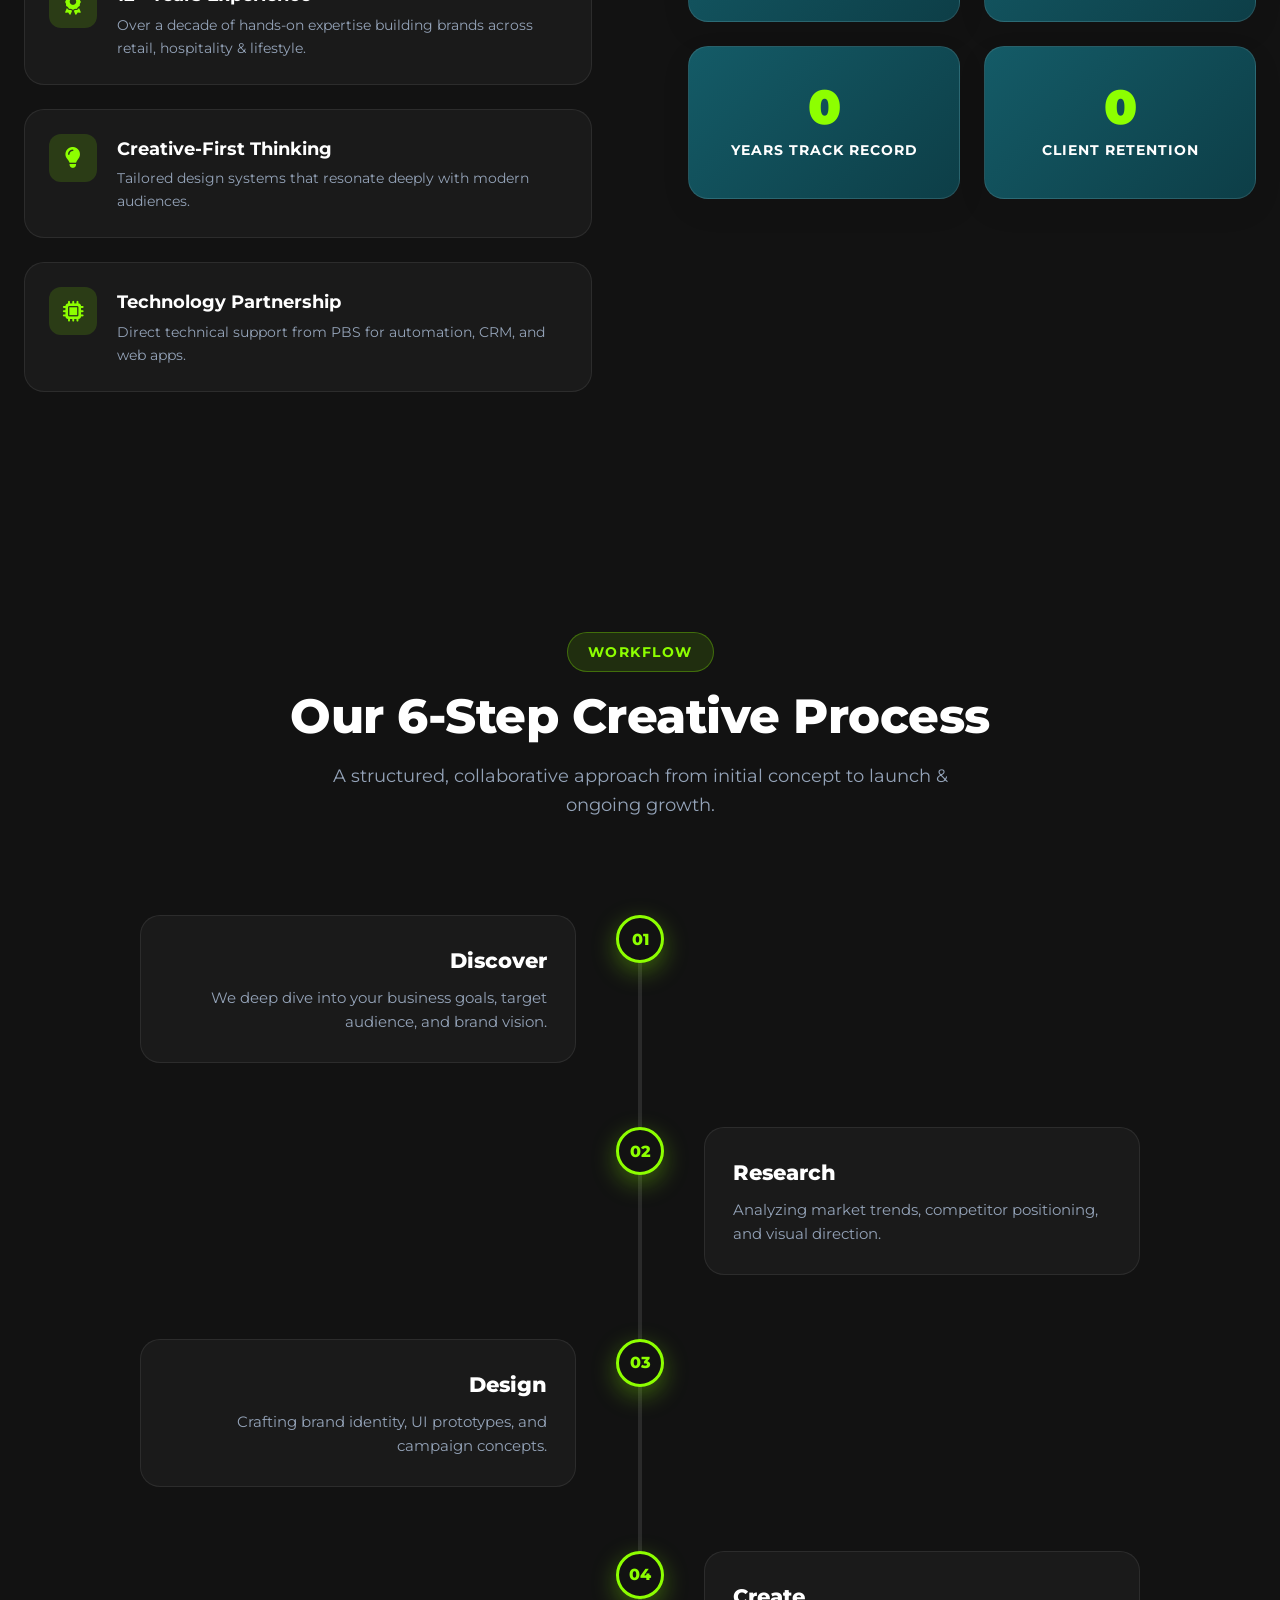
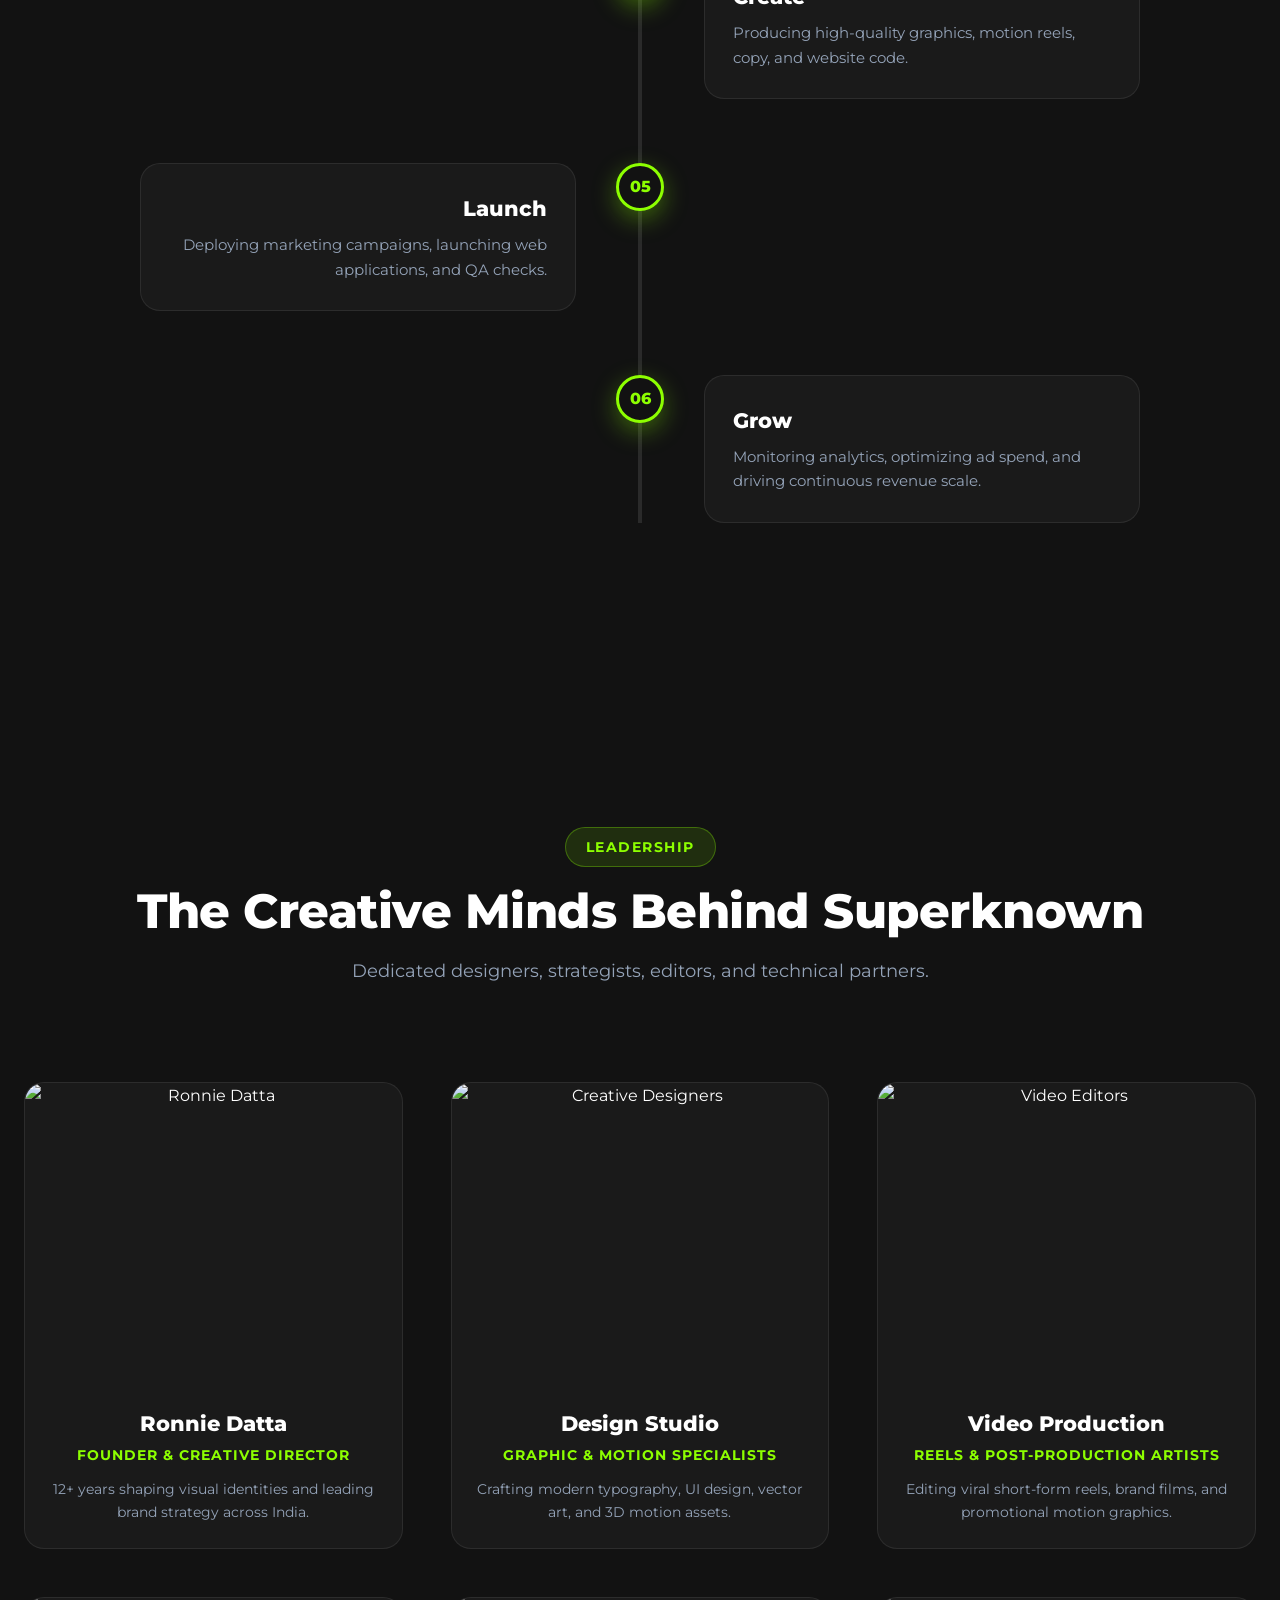
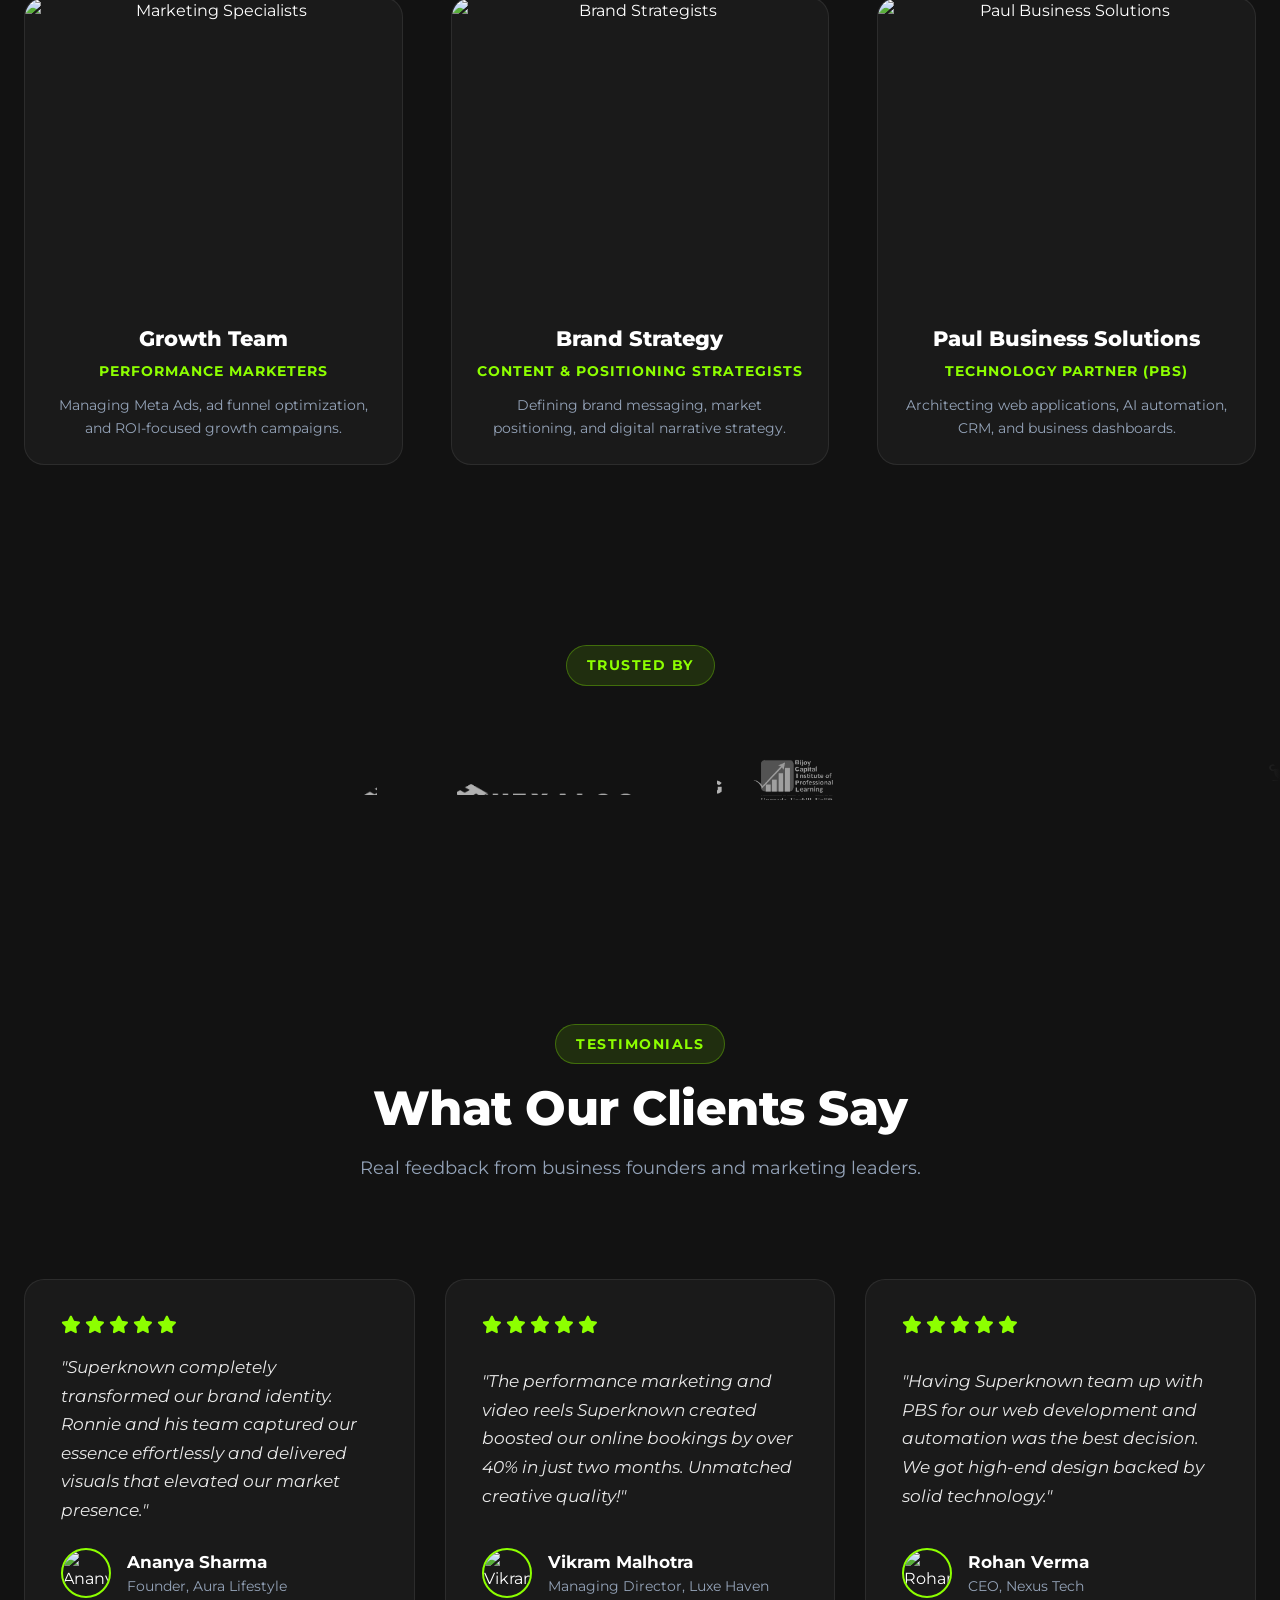
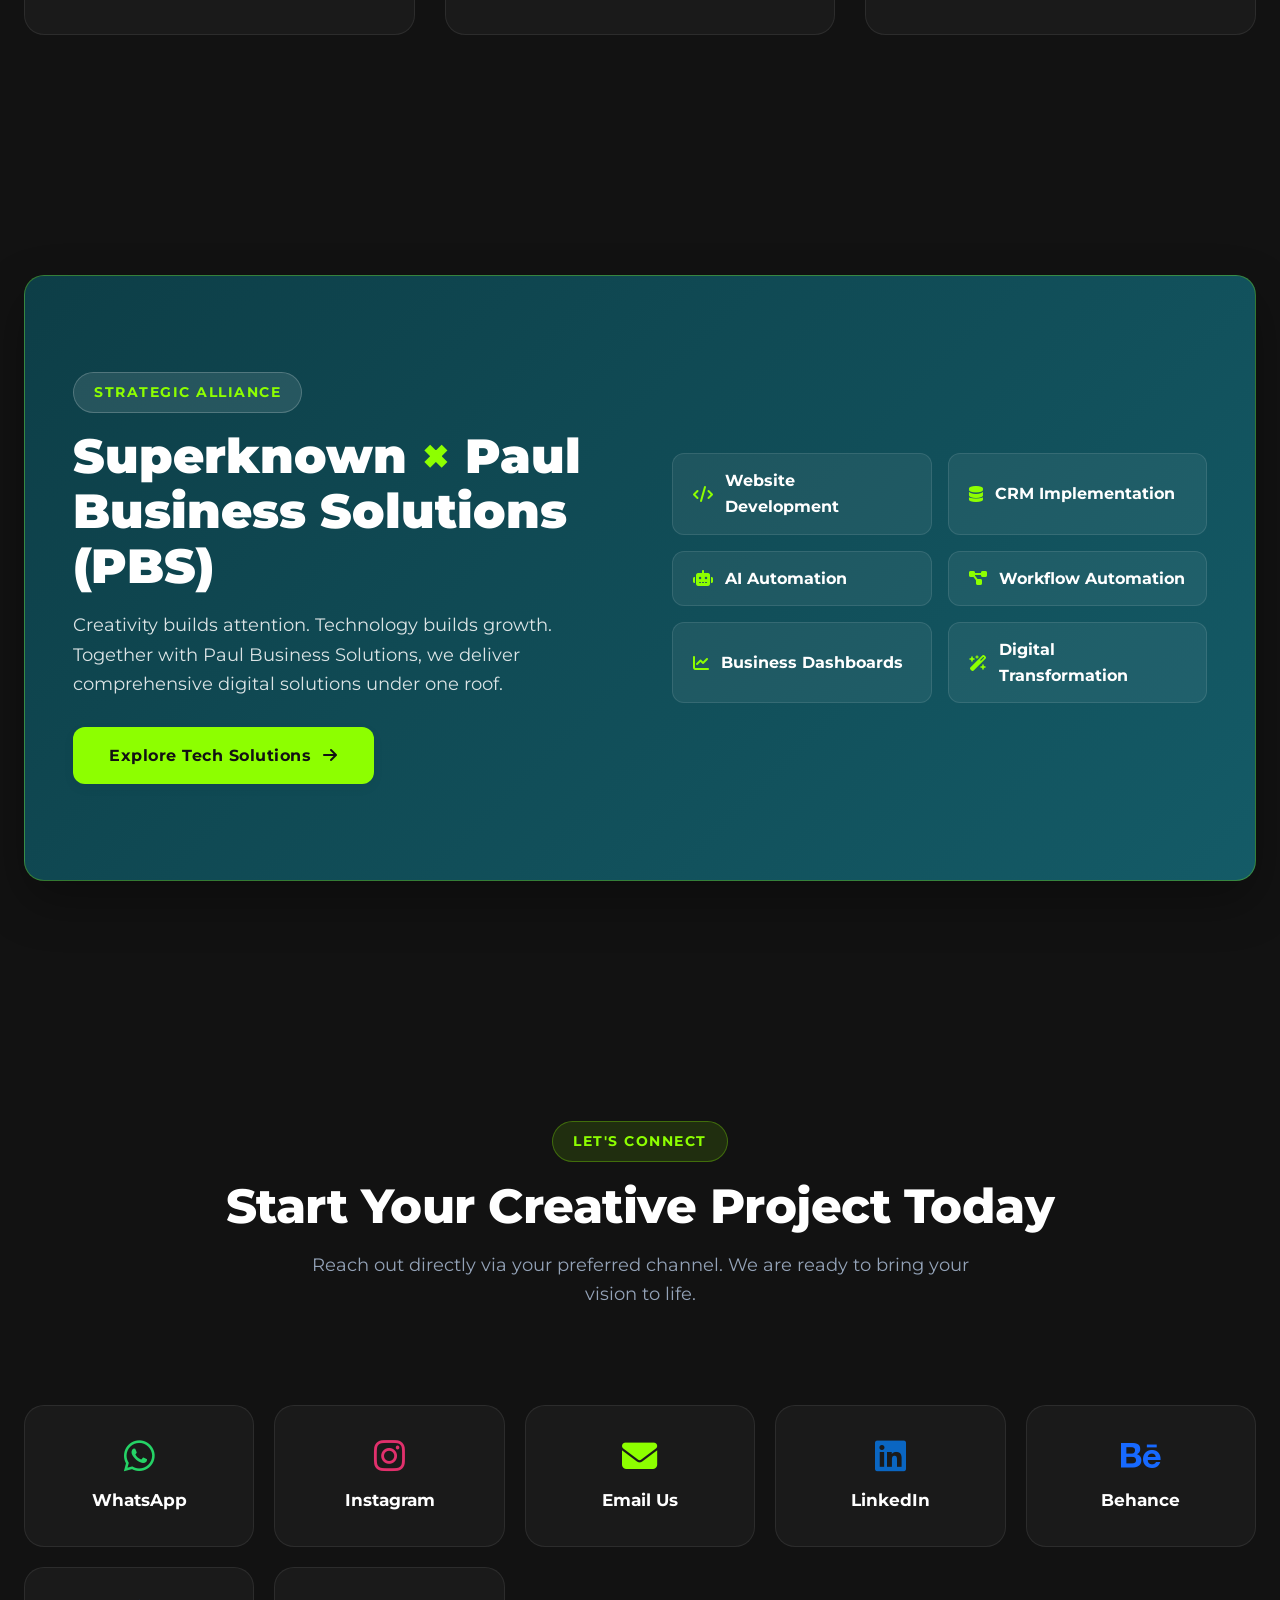
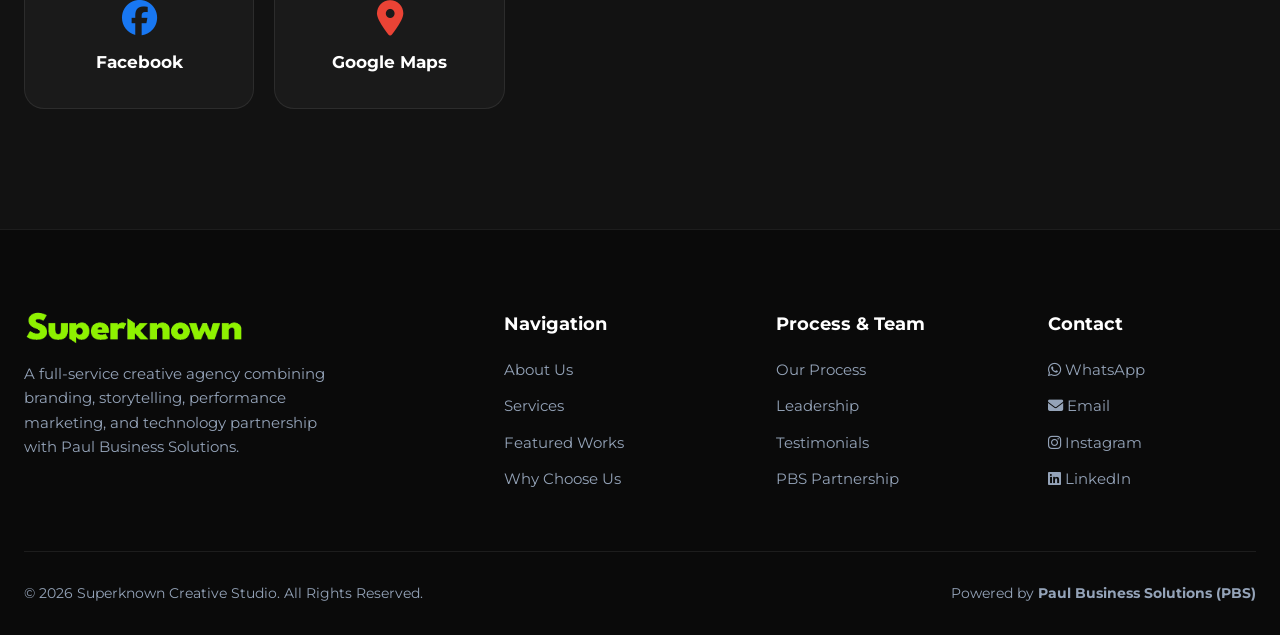
==== commit 66dc79db: "feat: integrate 19 real client logos from Our Clients.pdf into dual-direction marquee" ====
--- a/index.html
+++ b/index.html
@@ -627,40 +627,54 @@
     </div>
 
     <div class="clients-marquee-container">
-      <!-- Track 1: Right to Left -->
+      <!-- Track 1: Right to Left (Real Client Logos 1-10) -->
       <div class="clients-track" style="margin-bottom: 24px;">
-        <span class="client-logo" style="font-size:1.5rem; font-weight:800; color:var(--color-white);"><i class="fa-solid fa-building"></i> Hospitality Luxe</span>
-        <span class="client-logo" style="font-size:1.5rem; font-weight:800; color:var(--color-white);"><i class="fa-solid fa-graduation-cap"></i> EduLearn Academy</span>
-        <span class="client-logo" style="font-size:1.5rem; font-weight:800; color:var(--color-white);"><i class="fa-solid fa-bag-shopping"></i> Retail Hub</span>
-        <span class="client-logo" style="font-size:1.5rem; font-weight:800; color:var(--color-white);"><i class="fa-solid fa-gem"></i> Aura Lifestyle</span>
-        <span class="client-logo" style="font-size:1.5rem; font-weight:800; color:var(--color-white);"><i class="fa-solid fa-mug-hot"></i> Artisan Roasters</span>
-        <span class="client-logo" style="font-size:1.5rem; font-weight:800; color:var(--color-white);"><i class="fa-solid fa-bolt"></i> Nexus Tech</span>
-        
+        <span class="client-logo"><img src="assets/images/clients/criollo.png" alt="Criollo Cafe" class="client-logo-img"></span>
+        <span class="client-logo"><img src="assets/images/clients/kenilworth-hotel.png" alt="Kenilworth Hotel" class="client-logo-img"></span>
+        <span class="client-logo"><img src="assets/images/clients/kenilworth-resort.png" alt="Kenilworth Resort & Spa" class="client-logo-img"></span>
+        <span class="client-logo"><img src="assets/images/clients/palms-coffee.png" alt="The Palms Coffee Shop" class="client-logo-img"></span>
+        <span class="client-logo"><img src="assets/images/clients/due-amici.png" alt="Due Amici Pizzeria" class="client-logo-img"></span>
+        <span class="client-logo"><img src="assets/images/clients/lobby-bar.png" alt="The Lobby Bar" class="client-logo-img"></span>
+        <span class="client-logo"><img src="assets/images/clients/germinnaa.png" alt="Germinnaa" class="client-logo-img"></span>
+        <span class="client-logo"><img src="assets/images/clients/meraki.png" alt="Meraki Artisan Cheese" class="client-logo-img"></span>
+        <span class="client-logo"><img src="assets/images/clients/bhaar-mein-chai.png" alt="Bhaar Mein Chai" class="client-logo-img"></span>
+        <span class="client-logo"><img src="assets/images/clients/aromas.png" alt="Aromas Cafe" class="client-logo-img"></span>
+
         <!-- Duplicated for Infinite Seamless Loop -->
-        <span class="client-logo" style="font-size:1.5rem; font-weight:800; color:var(--color-white);"><i class="fa-solid fa-building"></i> Hospitality Luxe</span>
-        <span class="client-logo" style="font-size:1.5rem; font-weight:800; color:var(--color-white);"><i class="fa-solid fa-graduation-cap"></i> EduLearn Academy</span>
-        <span class="client-logo" style="font-size:1.5rem; font-weight:800; color:var(--color-white);"><i class="fa-solid fa-bag-shopping"></i> Retail Hub</span>
-        <span class="client-logo" style="font-size:1.5rem; font-weight:800; color:var(--color-white);"><i class="fa-solid fa-gem"></i> Aura Lifestyle</span>
-        <span class="client-logo" style="font-size:1.5rem; font-weight:800; color:var(--color-white);"><i class="fa-solid fa-mug-hot"></i> Artisan Roasters</span>
-        <span class="client-logo" style="font-size:1.5rem; font-weight:800; color:var(--color-white);"><i class="fa-solid fa-bolt"></i> Nexus Tech</span>
-      </div>
-
-      <!-- Track 2: Left to Right (Reverse) -->
+        <span class="client-logo"><img src="assets/images/clients/criollo.png" alt="Criollo Cafe" class="client-logo-img"></span>
+        <span class="client-logo"><img src="assets/images/clients/kenilworth-hotel.png" alt="Kenilworth Hotel" class="client-logo-img"></span>
+        <span class="client-logo"><img src="assets/images/clients/kenilworth-resort.png" alt="Kenilworth Resort & Spa" class="client-logo-img"></span>
+        <span class="client-logo"><img src="assets/images/clients/palms-coffee.png" alt="The Palms Coffee Shop" class="client-logo-img"></span>
+        <span class="client-logo"><img src="assets/images/clients/due-amici.png" alt="Due Amici Pizzeria" class="client-logo-img"></span>
+        <span class="client-logo"><img src="assets/images/clients/lobby-bar.png" alt="The Lobby Bar" class="client-logo-img"></span>
+        <span class="client-logo"><img src="assets/images/clients/germinnaa.png" alt="Germinnaa" class="client-logo-img"></span>
+        <span class="client-logo"><img src="assets/images/clients/meraki.png" alt="Meraki Artisan Cheese" class="client-logo-img"></span>
+        <span class="client-logo"><img src="assets/images/clients/bhaar-mein-chai.png" alt="Bhaar Mein Chai" class="client-logo-img"></span>
+        <span class="client-logo"><img src="assets/images/clients/aromas.png" alt="Aromas Cafe" class="client-logo-img"></span>
+      </div>
+
+      <!-- Track 2: Left to Right / Reverse (Real Client Logos 11-19) -->
       <div class="clients-track reverse">
-        <span class="client-logo" style="font-size:1.5rem; font-weight:800; color:var(--color-white);"><i class="fa-solid fa-shirt"></i> Urban Vogue</span>
-        <span class="client-logo" style="font-size:1.5rem; font-weight:800; color:var(--color-white);"><i class="fa-solid fa-star"></i> Starlight Media</span>
-        <span class="client-logo" style="font-size:1.5rem; font-weight:800; color:var(--color-white);"><i class="fa-solid fa-utensils"></i> Horizon Foods</span>
-        <span class="client-logo" style="font-size:1.5rem; font-weight:800; color:var(--color-white);"><i class="fa-solid fa-mobile-screen"></i> Apex Digital</span>
-        <span class="client-logo" style="font-size:1.5rem; font-weight:800; color:var(--color-white);"><i class="fa-solid fa-feather"></i> Verve Studio</span>
-        <span class="client-logo" style="font-size:1.5rem; font-weight:800; color:var(--color-white);"><i class="fa-solid fa-shield-halved"></i> Zenith Group</span>
+        <span class="client-logo"><img src="assets/images/clients/vietnam.png" alt="Vietnam Restaurant" class="client-logo-img"></span>
+        <span class="client-logo"><img src="assets/images/clients/craft-coffee-box.png" alt="Craft Coffee Box" class="client-logo-img"></span>
+        <span class="client-logo"><img src="assets/images/clients/craft-coffee.png" alt="Craft Coffee" class="client-logo-img"></span>
+        <span class="client-logo"><img src="assets/images/clients/humbli-baby.png" alt="Humbli Baby" class="client-logo-img"></span>
+        <span class="client-logo"><img src="assets/images/clients/get-me-green.png" alt="Get Me Green" class="client-logo-img"></span>
+        <span class="client-logo"><img src="assets/images/clients/kukis.png" alt="Kuki's" class="client-logo-img"></span>
+        <span class="client-logo"><img src="assets/images/clients/lavassa.png" alt="Lavassa Bakery" class="client-logo-img"></span>
+        <span class="client-logo"><img src="assets/images/clients/hexalog.png" alt="Hexalog" class="client-logo-img"></span>
+        <span class="client-logo"><img src="assets/images/clients/bijoy-capital.png" alt="Bijoy Capital" class="client-logo-img"></span>
 
         <!-- Duplicated for Infinite Seamless Loop -->
-        <span class="client-logo" style="font-size:1.5rem; font-weight:800; color:var(--color-white);"><i class="fa-solid fa-shirt"></i> Urban Vogue</span>
-        <span class="client-logo" style="font-size:1.5rem; font-weight:800; color:var(--color-white);"><i class="fa-solid fa-star"></i> Starlight Media</span>
-        <span class="client-logo" style="font-size:1.5rem; font-weight:800; color:var(--color-white);"><i class="fa-solid fa-utensils"></i> Horizon Foods</span>
-        <span class="client-logo" style="font-size:1.5rem; font-weight:800; color:var(--color-white);"><i class="fa-solid fa-mobile-screen"></i> Apex Digital</span>
-        <span class="client-logo" style="font-size:1.5rem; font-weight:800; color:var(--color-white);"><i class="fa-solid fa-feather"></i> Verve Studio</span>
-        <span class="client-logo" style="font-size:1.5rem; font-weight:800; color:var(--color-white);"><i class="fa-solid fa-shield-halved"></i> Zenith Group</span>
+        <span class="client-logo"><img src="assets/images/clients/vietnam.png" alt="Vietnam Restaurant" class="client-logo-img"></span>
+        <span class="client-logo"><img src="assets/images/clients/craft-coffee-box.png" alt="Craft Coffee Box" class="client-logo-img"></span>
+        <span class="client-logo"><img src="assets/images/clients/craft-coffee.png" alt="Craft Coffee" class="client-logo-img"></span>
+        <span class="client-logo"><img src="assets/images/clients/humbli-baby.png" alt="Humbli Baby" class="client-logo-img"></span>
+        <span class="client-logo"><img src="assets/images/clients/get-me-green.png" alt="Get Me Green" class="client-logo-img"></span>
+        <span class="client-logo"><img src="assets/images/clients/kukis.png" alt="Kuki's" class="client-logo-img"></span>
+        <span class="client-logo"><img src="assets/images/clients/lavassa.png" alt="Lavassa Bakery" class="client-logo-img"></span>
+        <span class="client-logo"><img src="assets/images/clients/hexalog.png" alt="Hexalog" class="client-logo-img"></span>
+        <span class="client-logo"><img src="assets/images/clients/bijoy-capital.png" alt="Bijoy Capital" class="client-logo-img"></span>
       </div>
     </div>
   </section>
--- a/css/style.css
+++ b/css/style.css
@@ -1175,13 +1175,24 @@
 }
 
 .client-logo {
-  height: 50px;
-  filter: grayscale(100%) opacity(0.6);
+  display: inline-flex;
+  align-items: center;
+  justify-content: center;
+  padding: 0 10px;
   transition: var(--transition-fast);
 }
 
-.client-logo:hover {
-  filter: grayscale(0%) opacity(1);
+.client-logo-img {
+  height: 48px;
+  width: auto;
+  max-width: 180px;
+  object-fit: contain;
+  filter: opacity(0.85);
+  transition: var(--transition-fast);
+}
+
+.client-logo:hover .client-logo-img {
+  filter: opacity(1);
   transform: scale(1.1);
 }
 
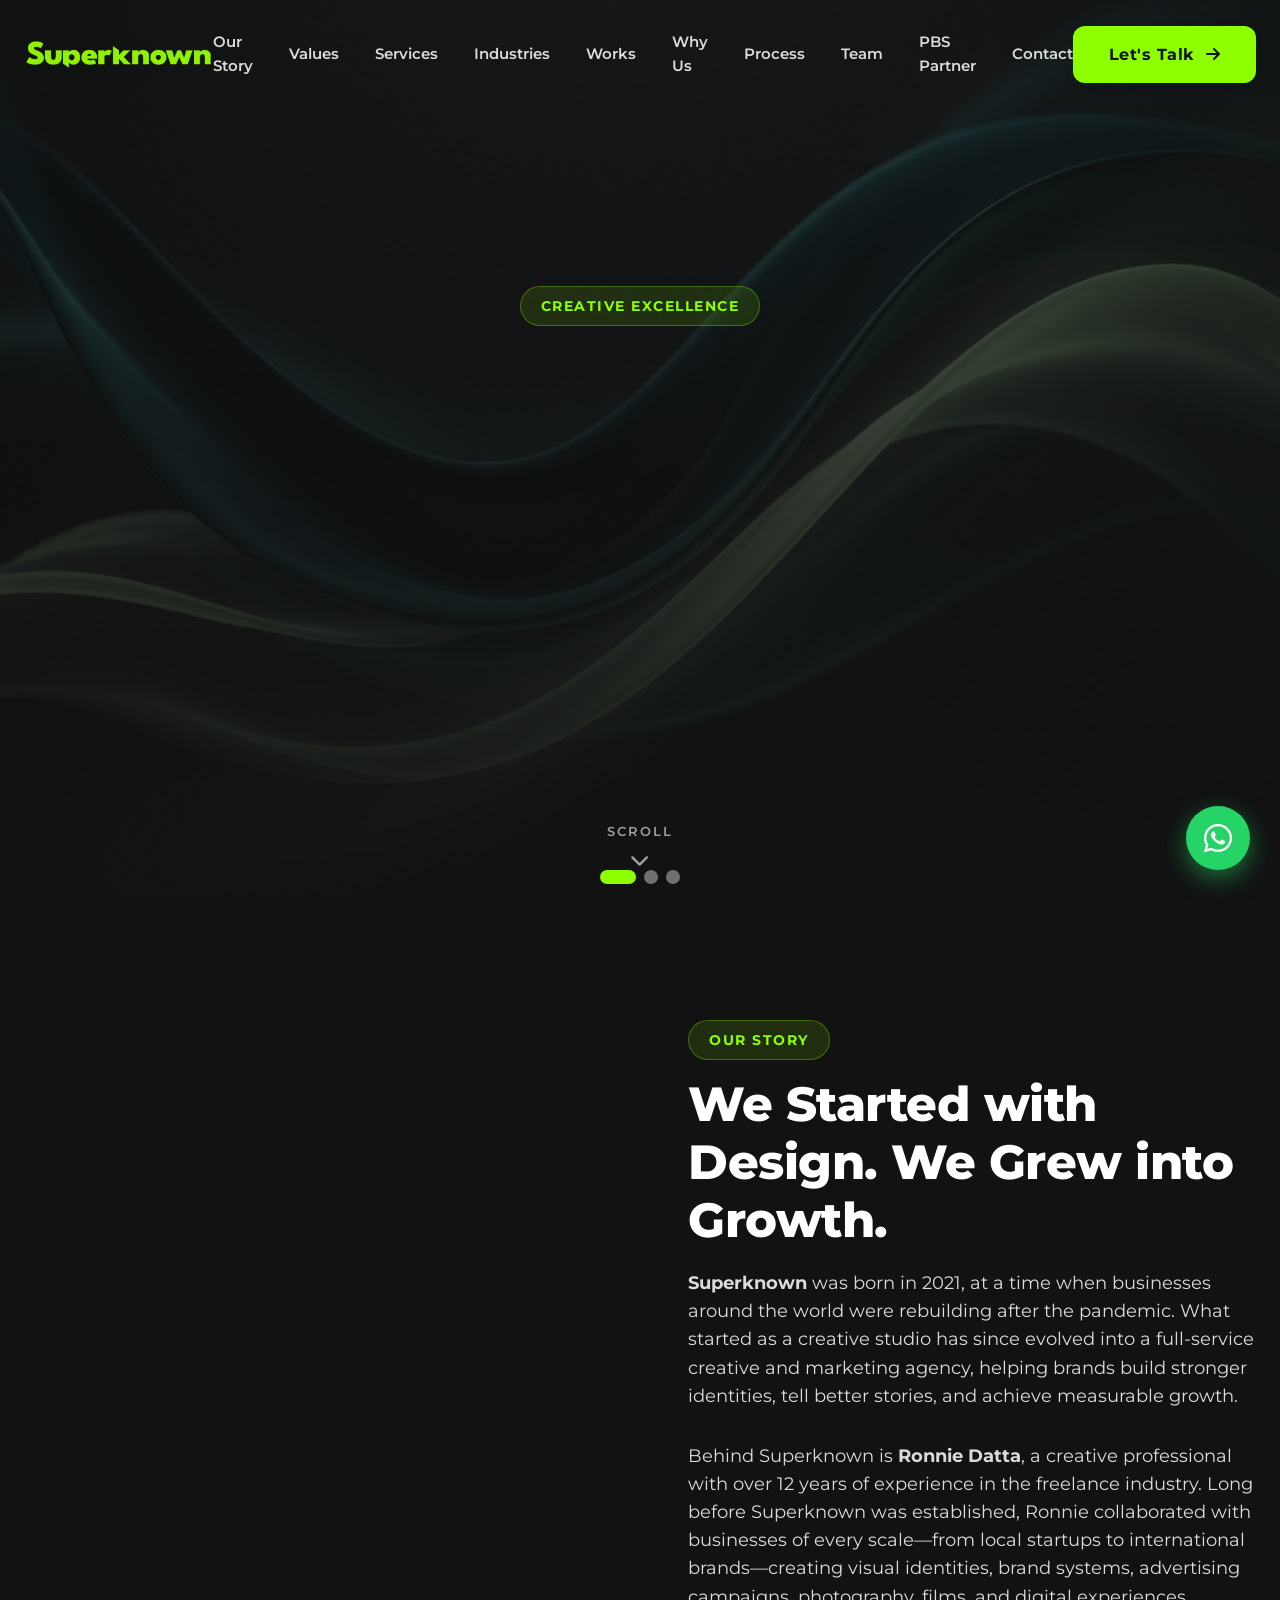
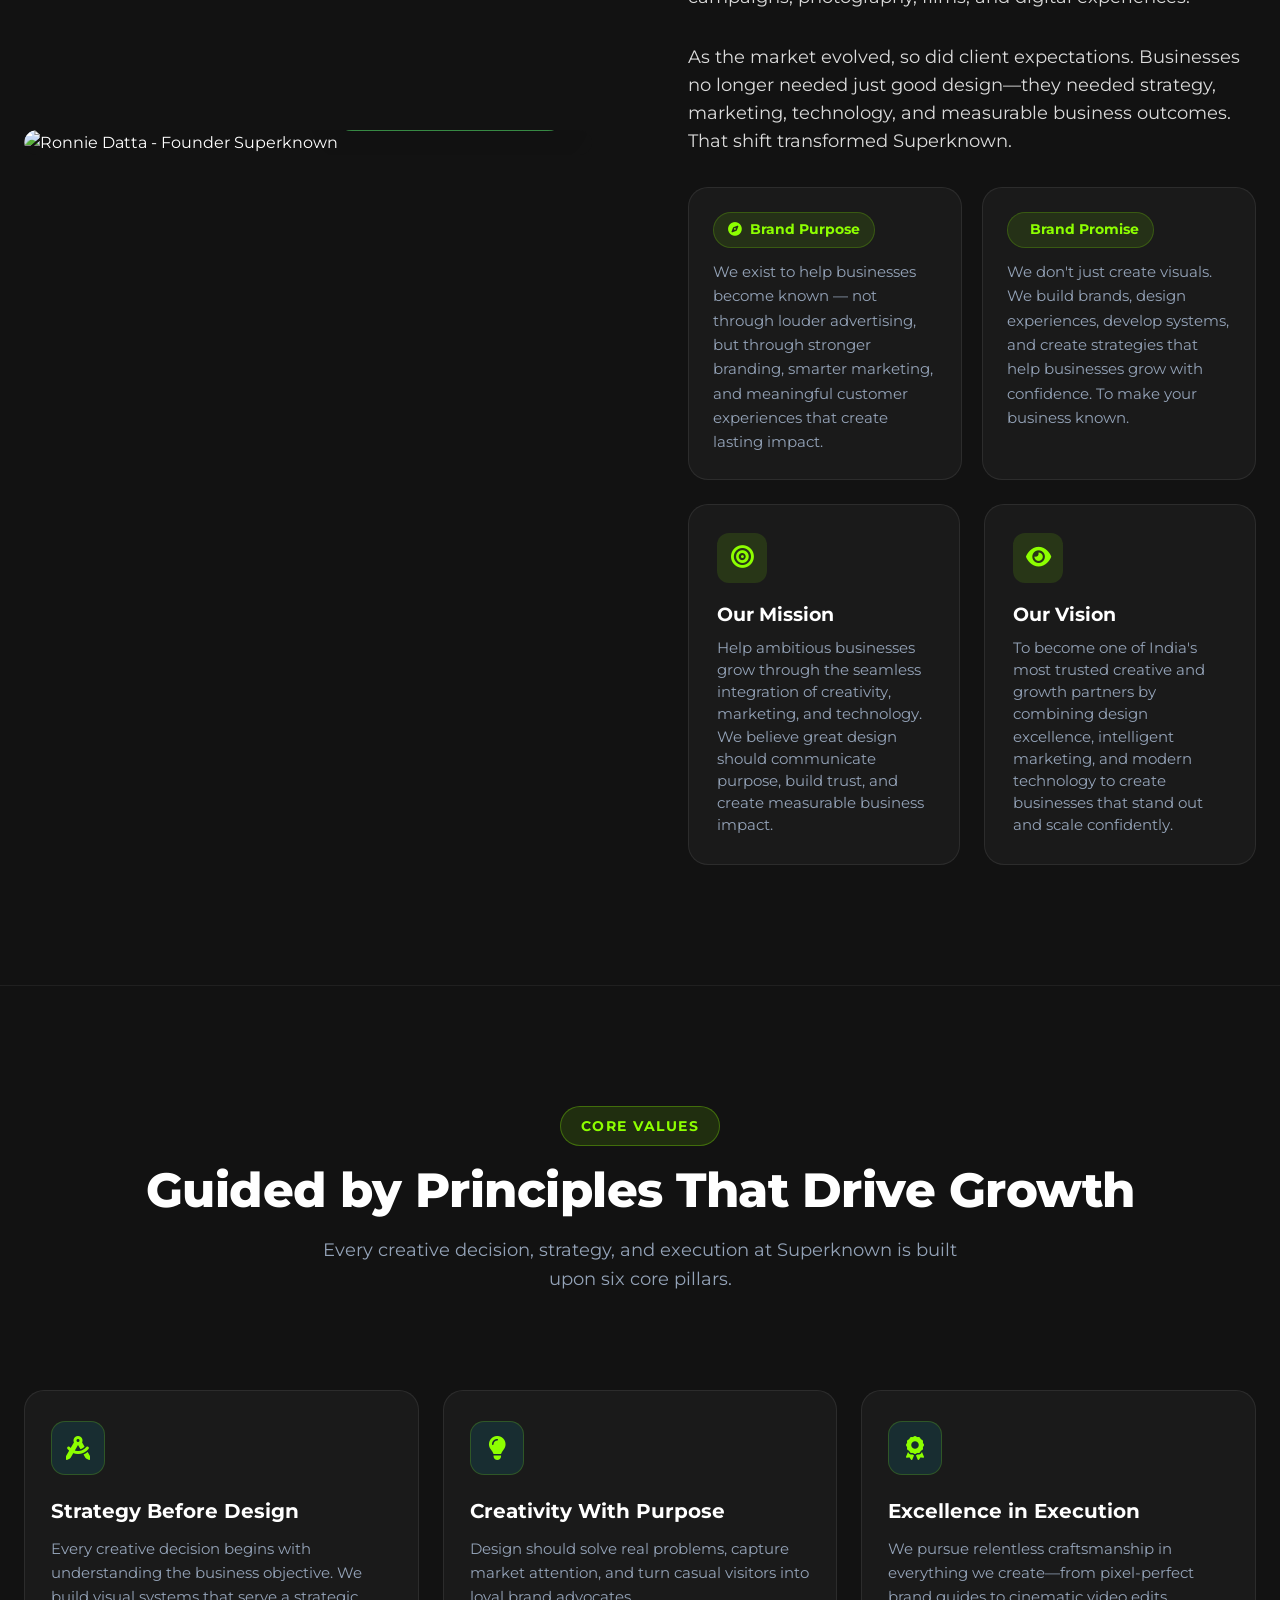
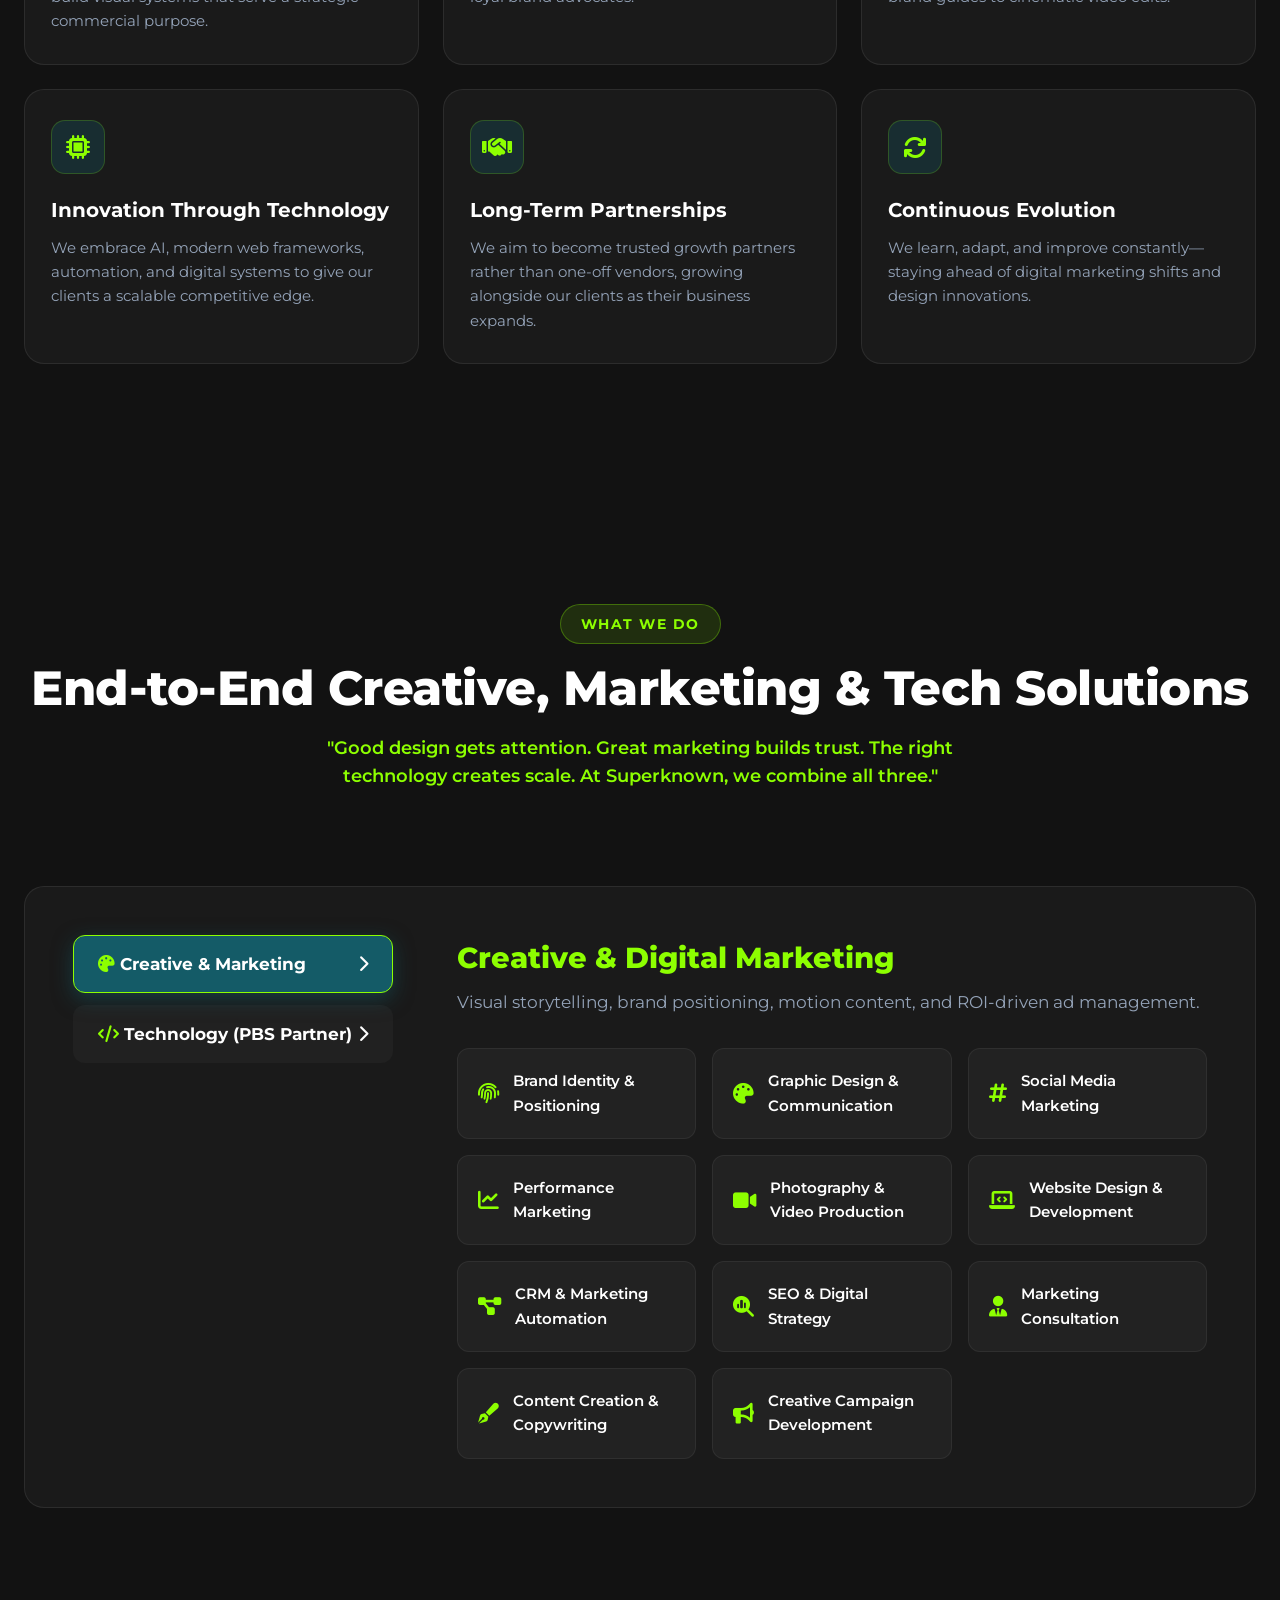
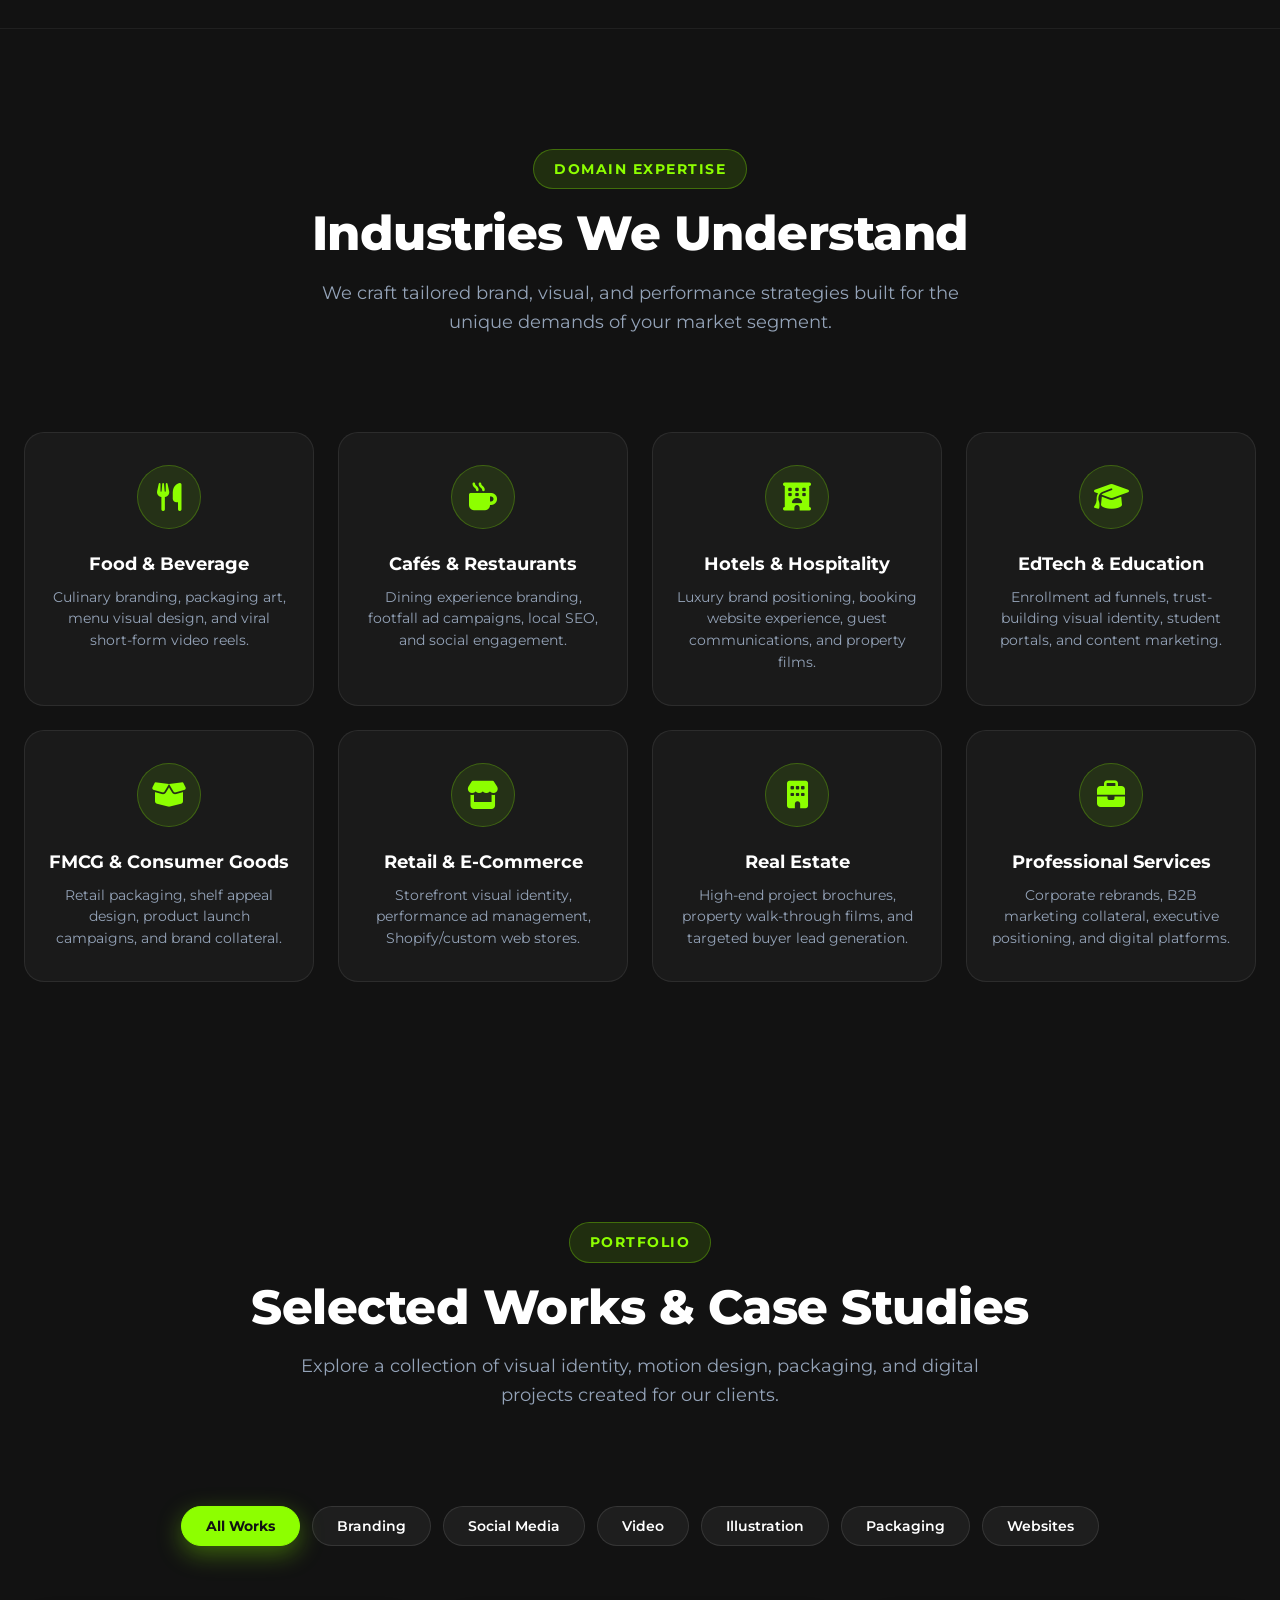
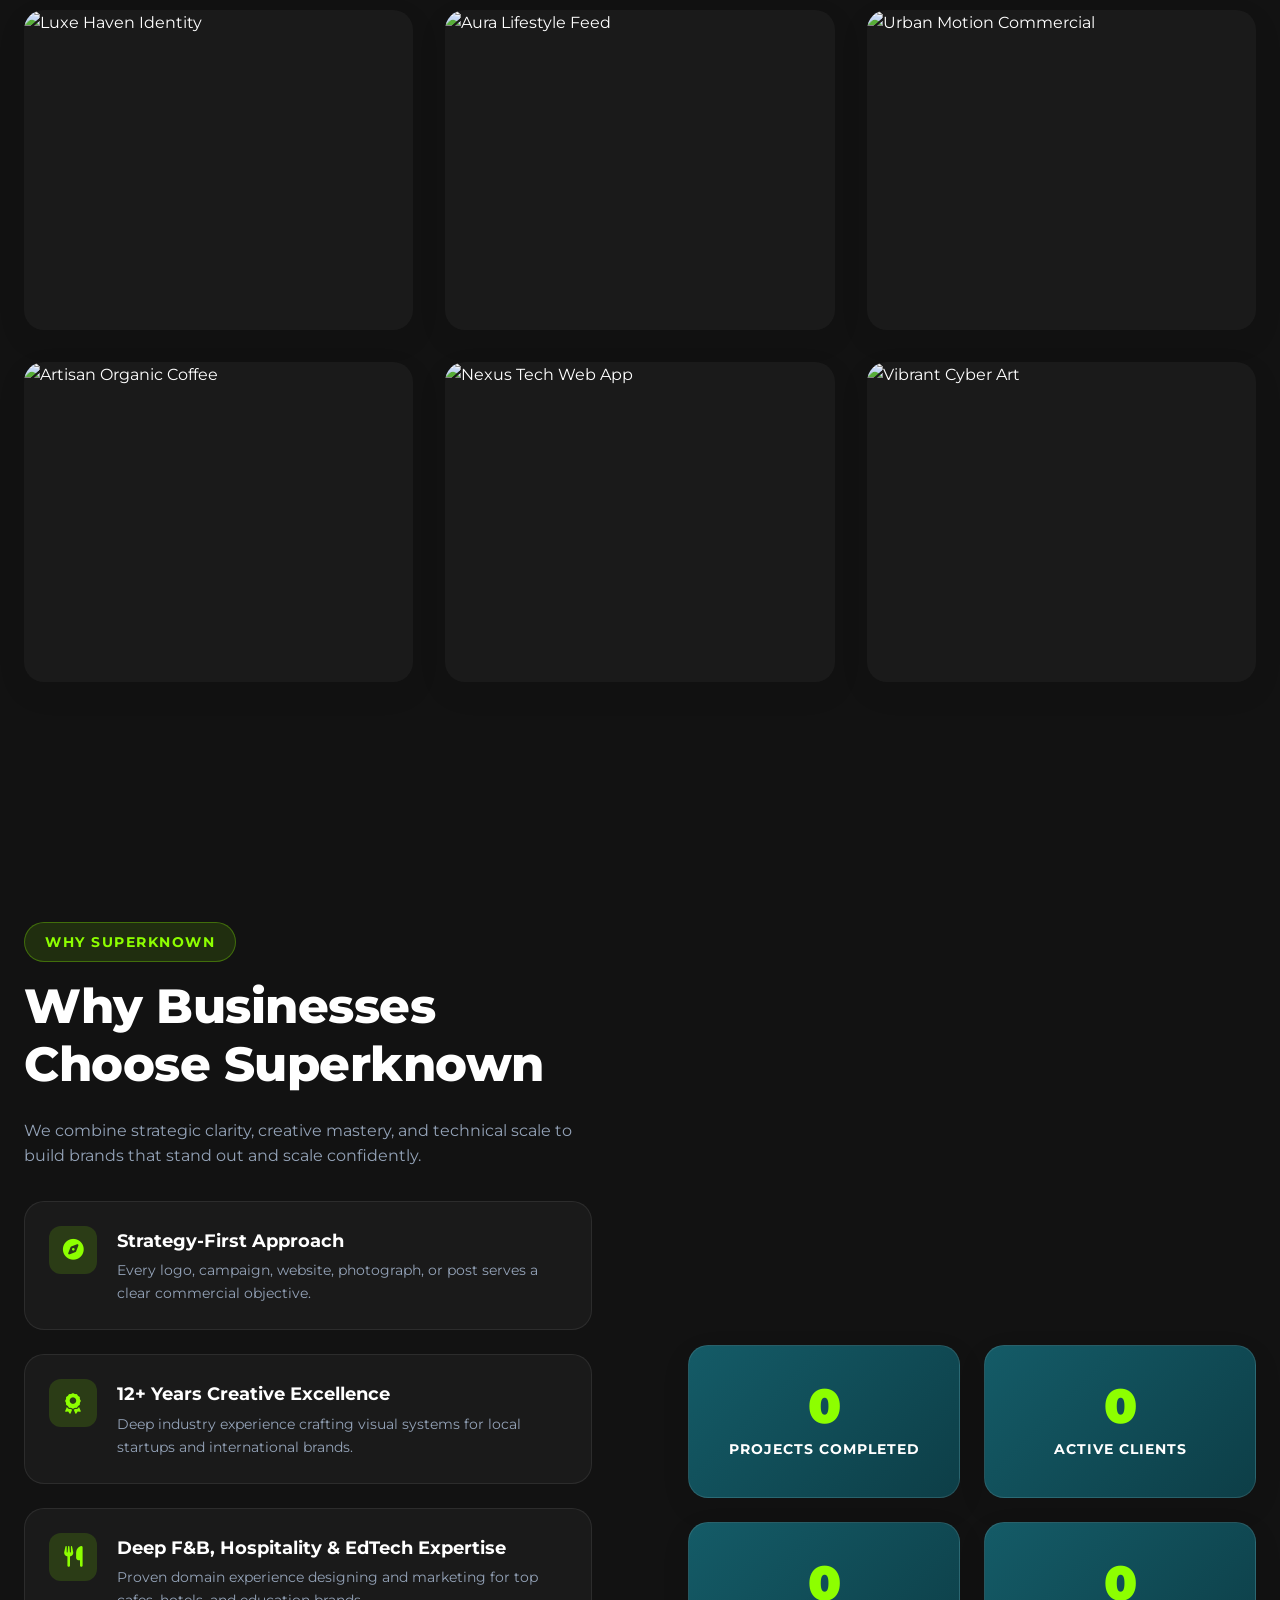
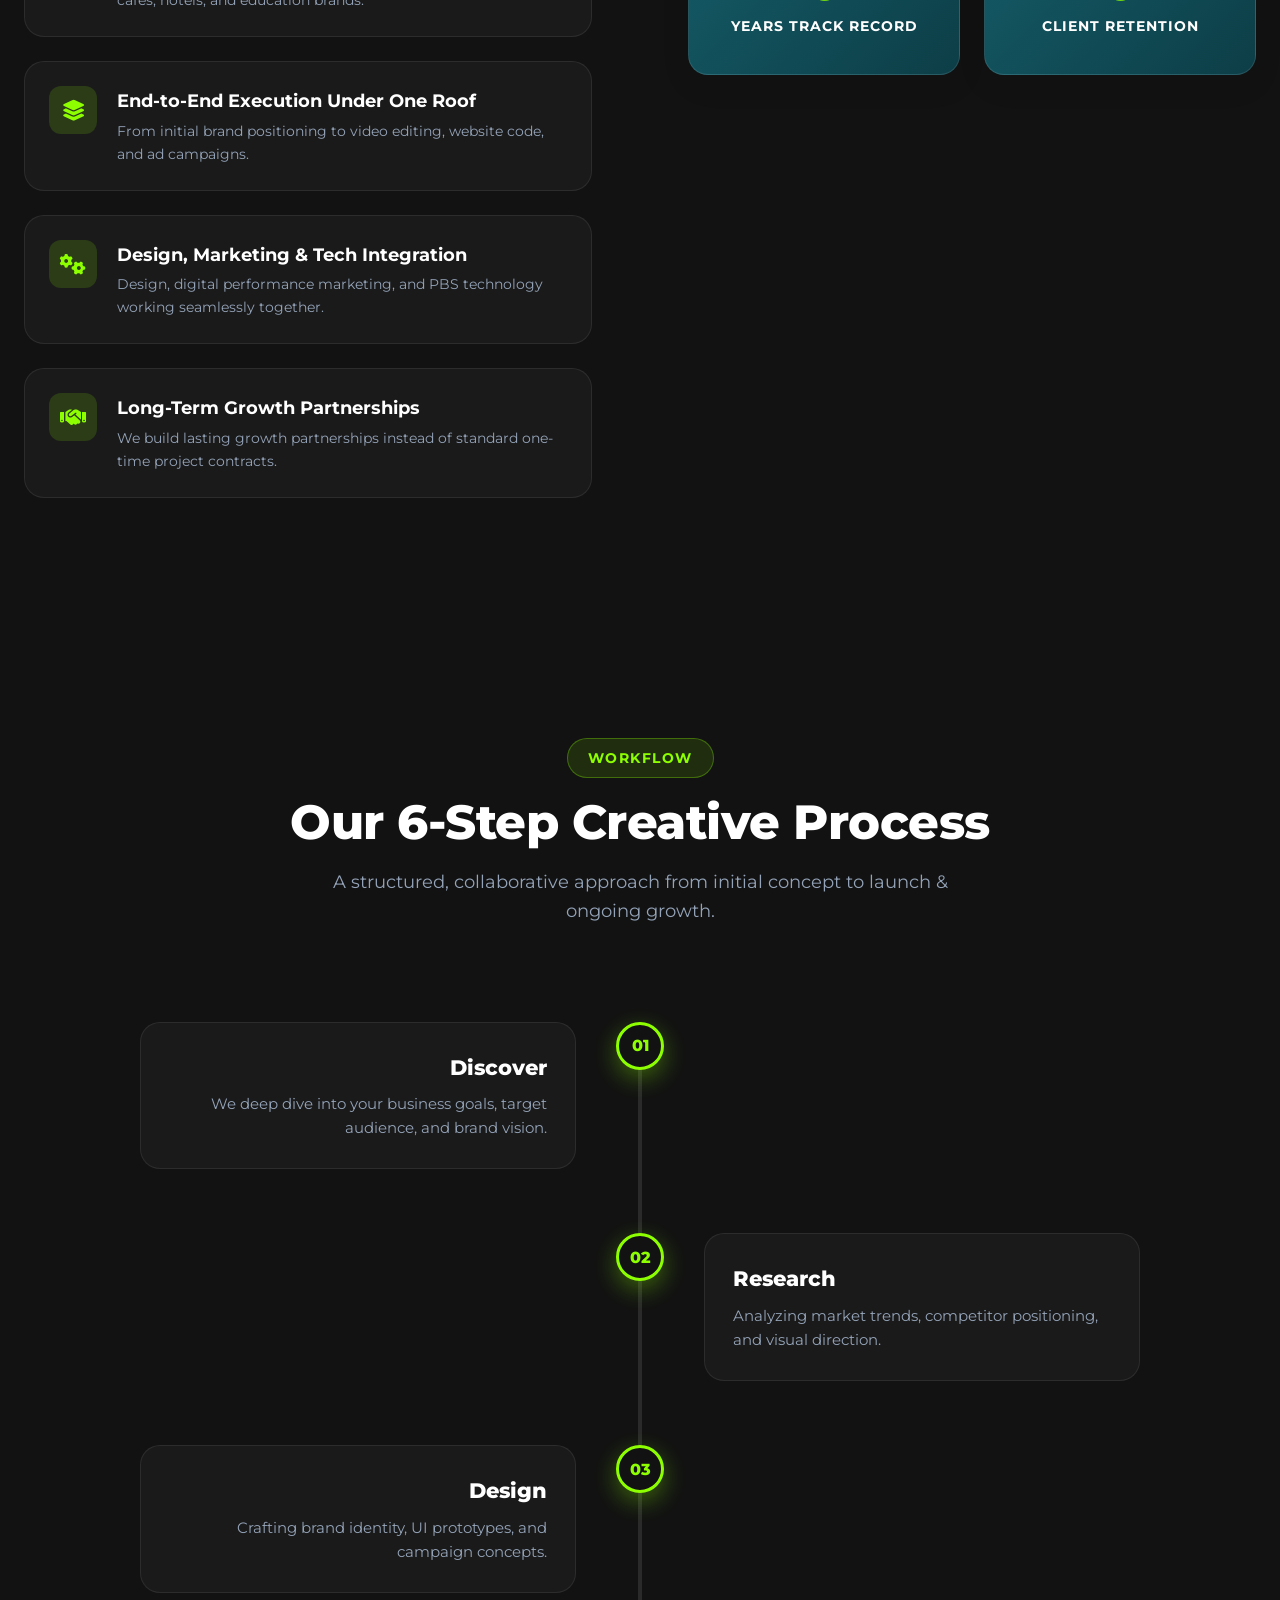
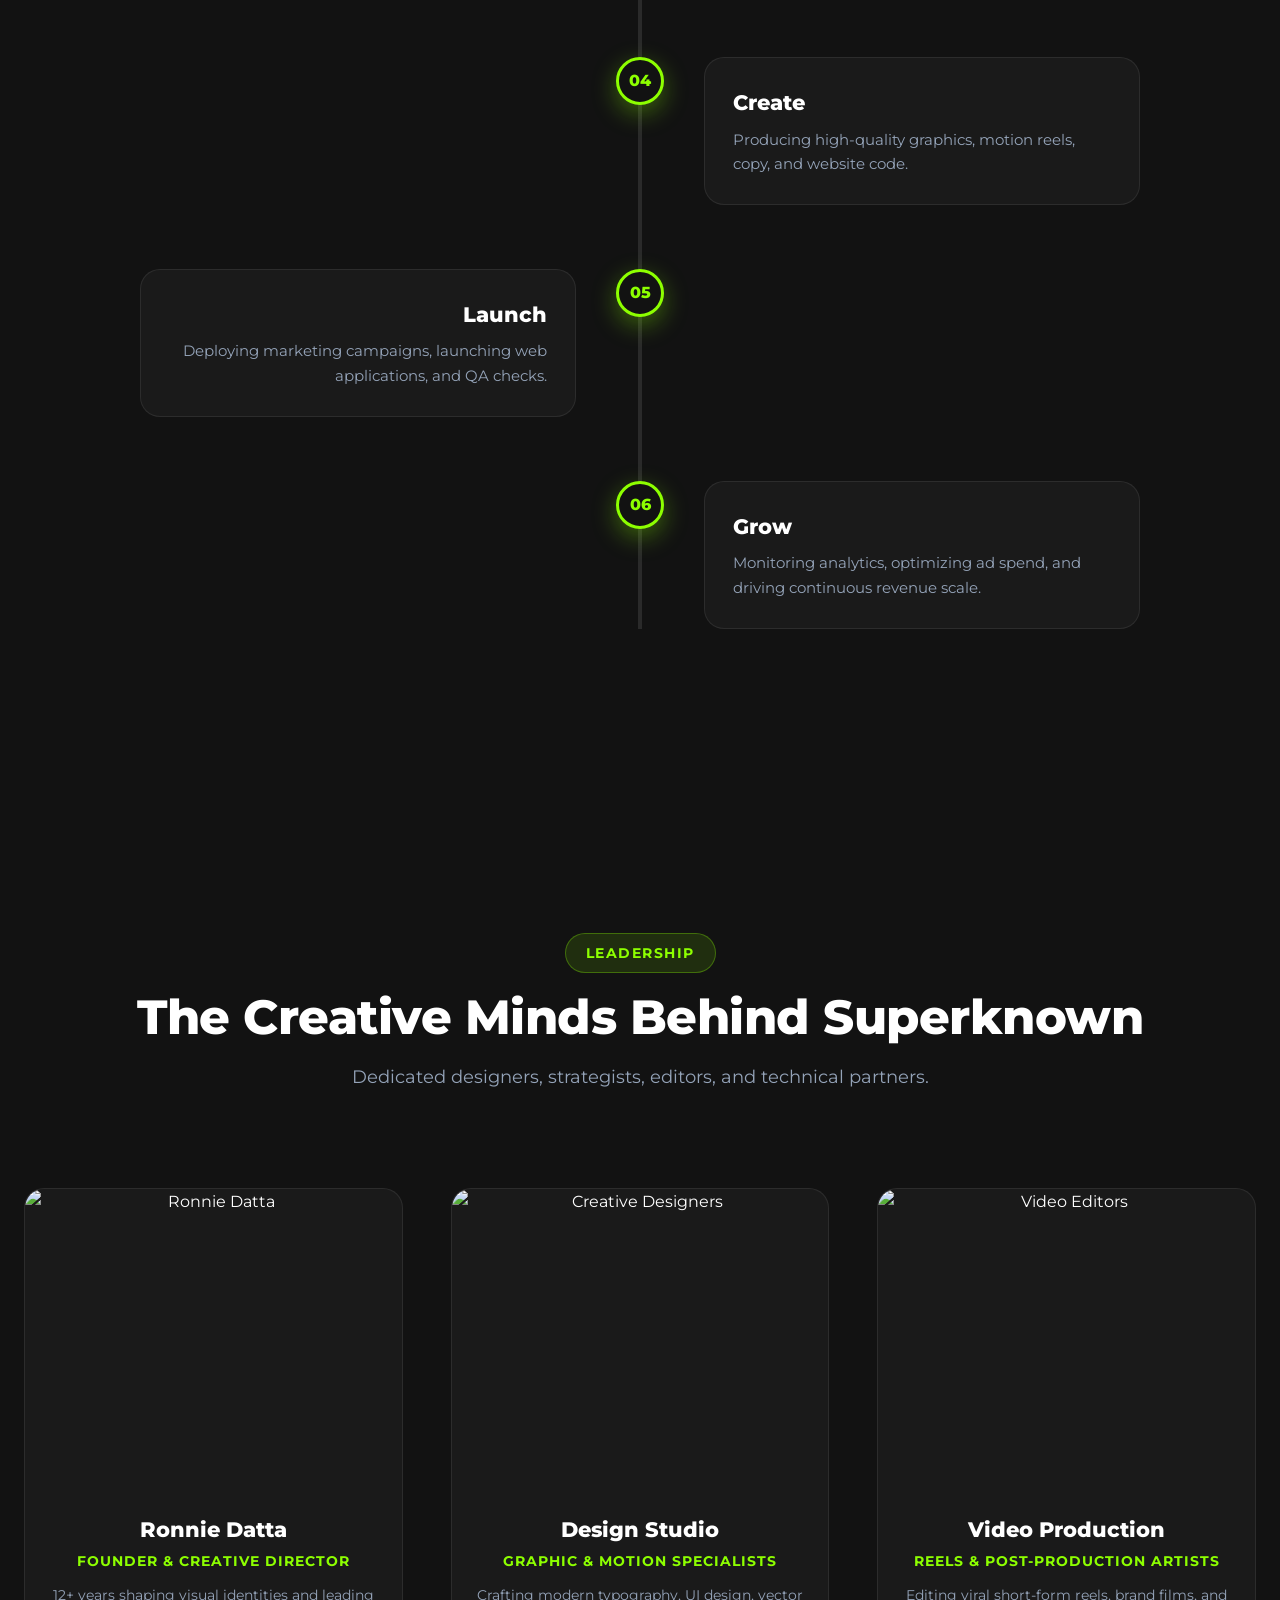
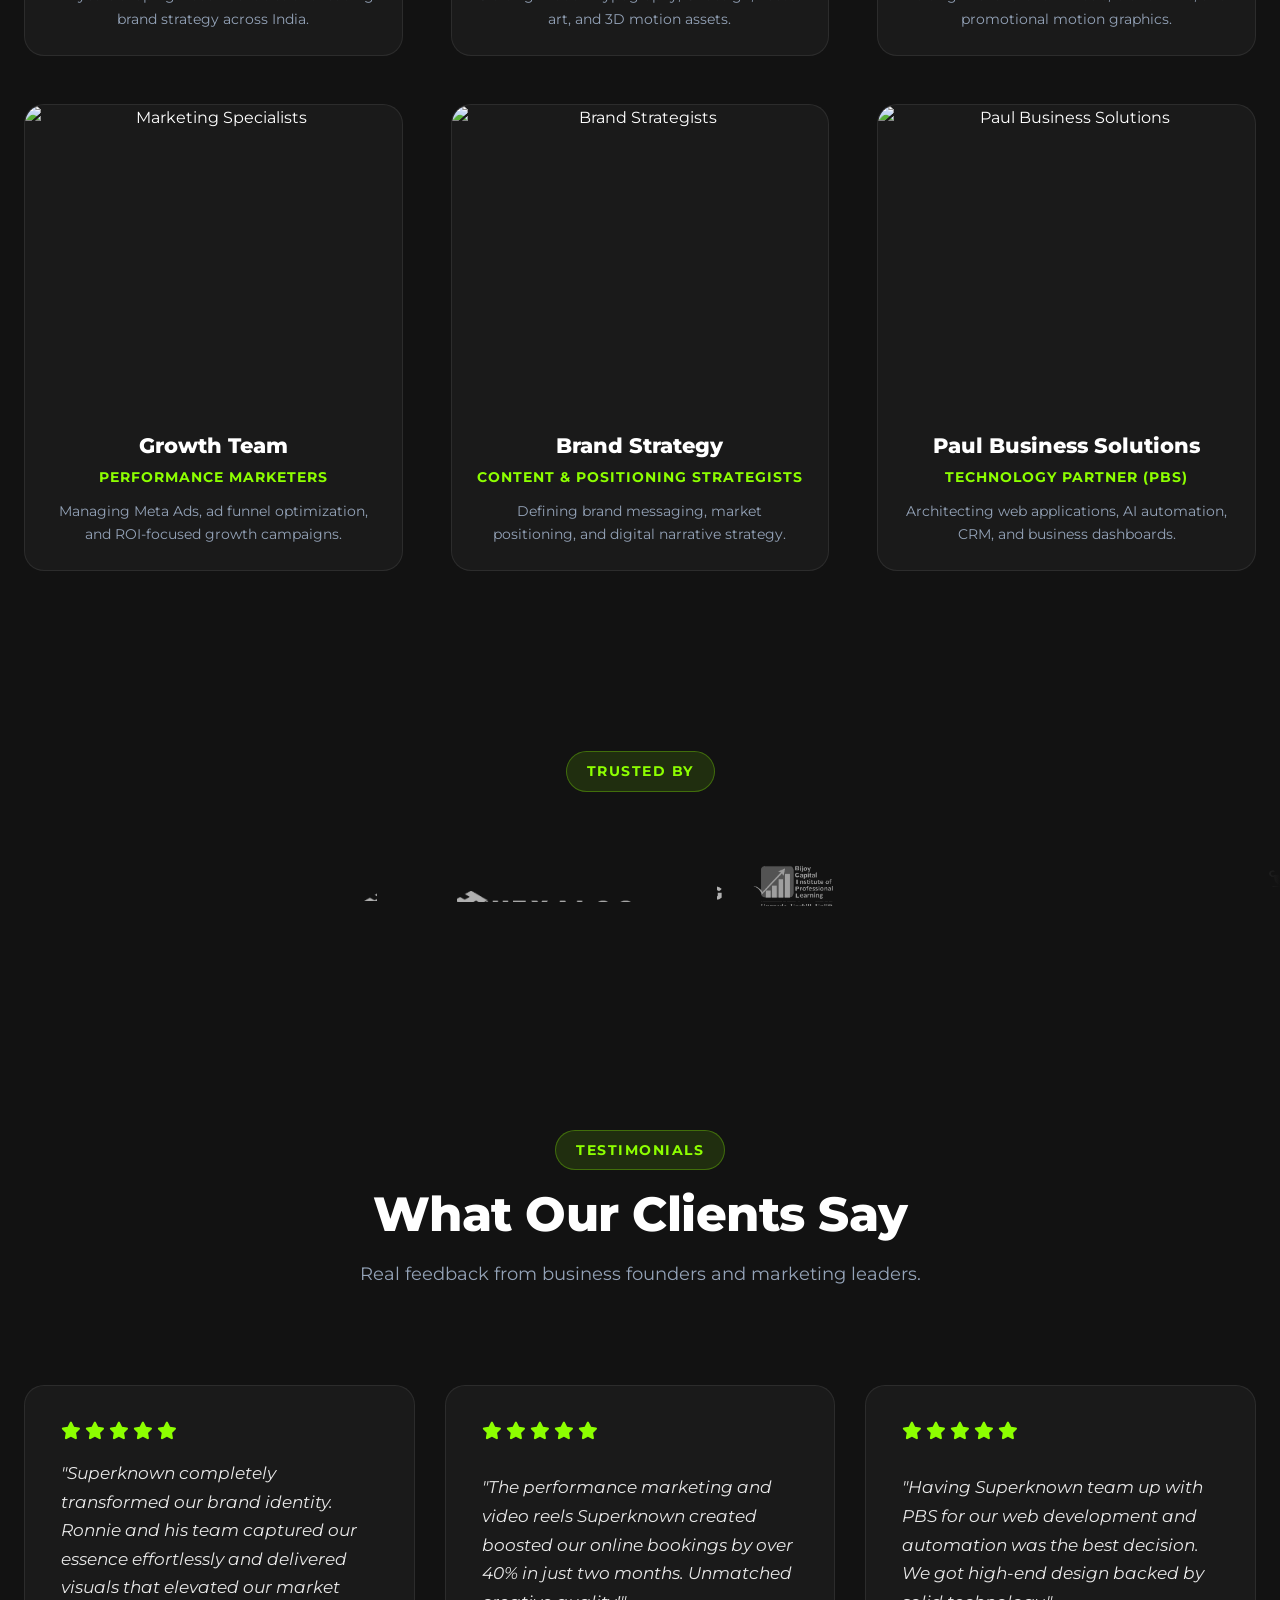
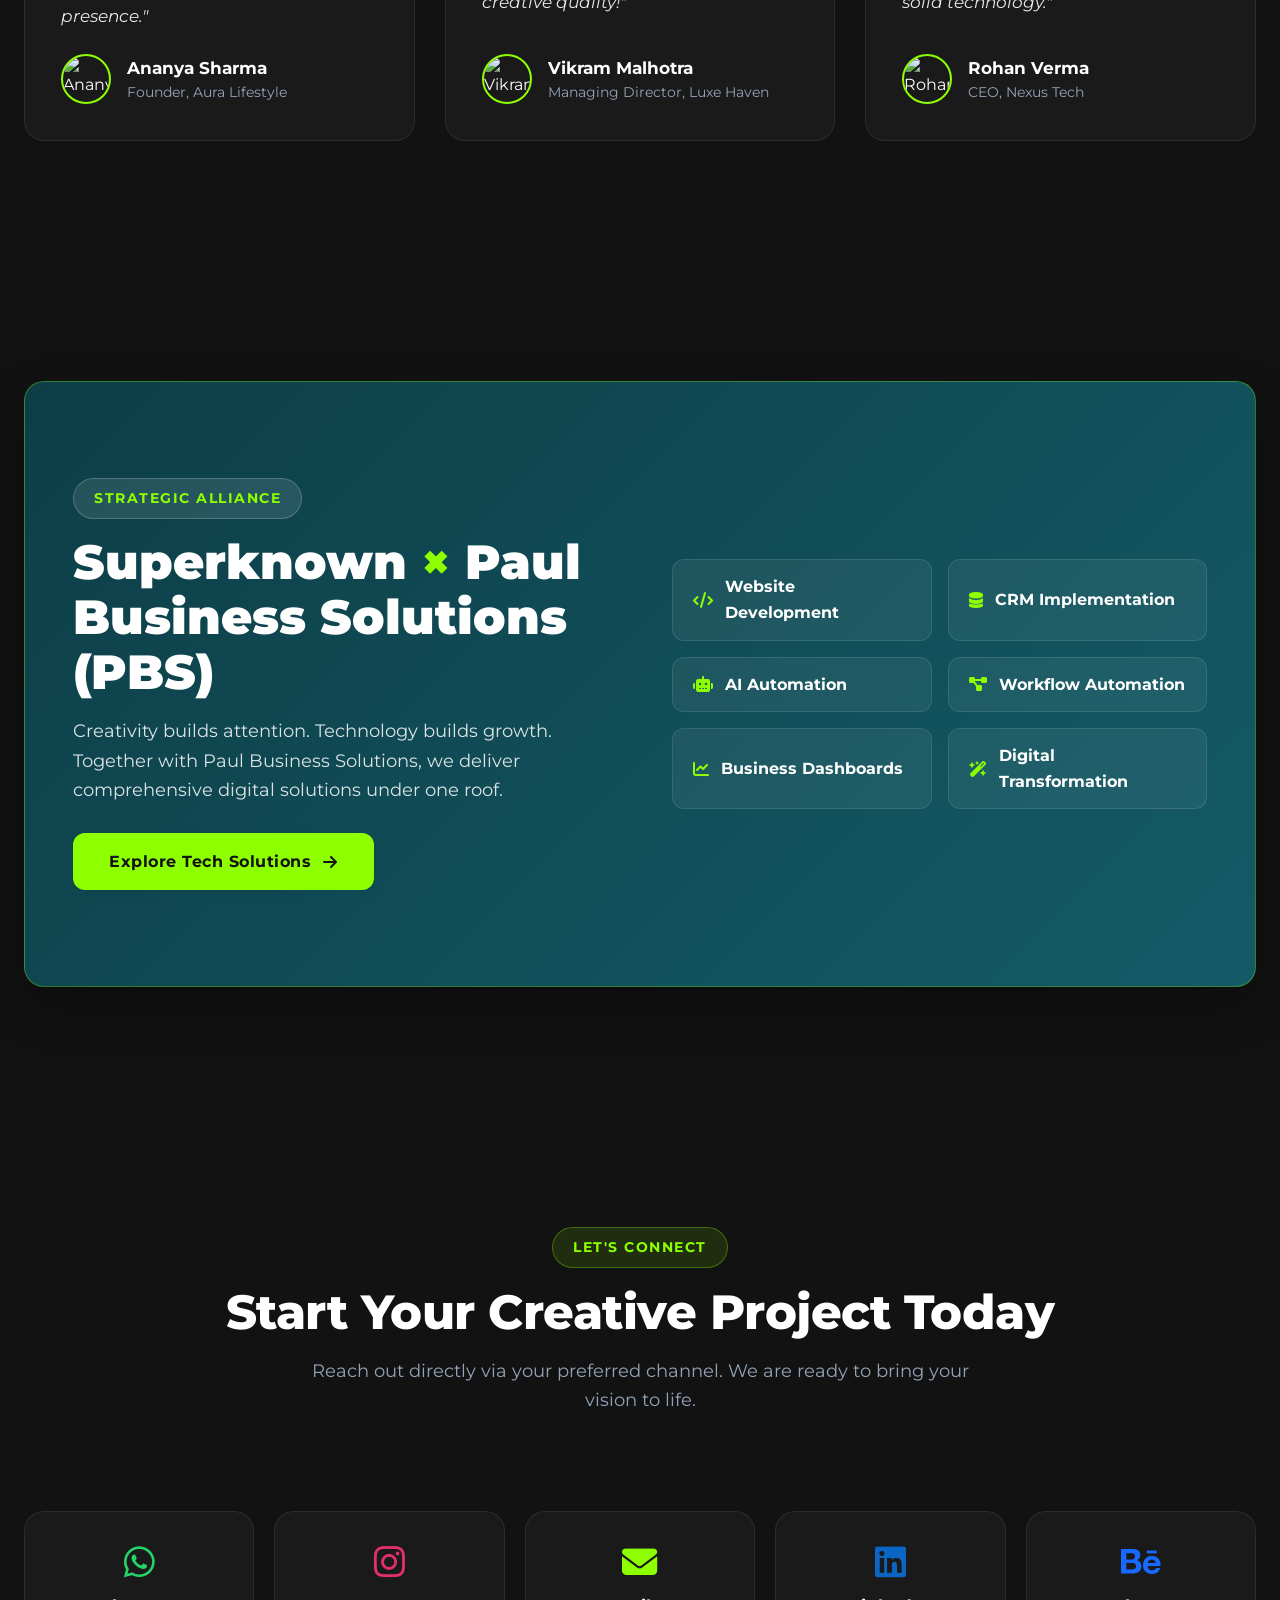
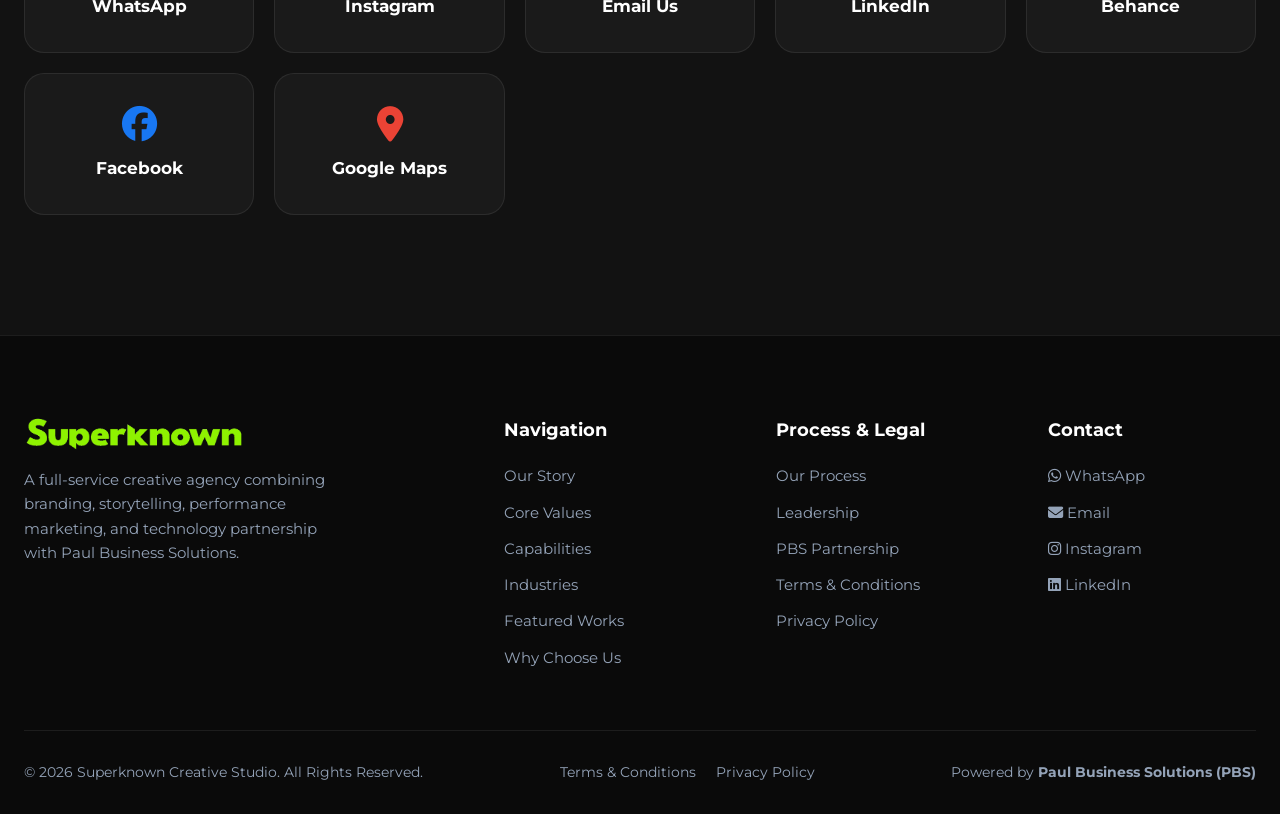
==== commit a4fccc08: "feat: update Our Story, Mission, Vision, Core Values, 11 Services, 8 Industries, and add Terms & Pri" ====
--- a/index.html
+++ b/index.html
@@ -42,8 +42,10 @@
       </a>
 
       <nav class="nav-menu">
-        <a href="#about" class="nav-link">About</a>
+        <a href="#about" class="nav-link">Our Story</a>
+        <a href="#values" class="nav-link">Values</a>
         <a href="#services" class="nav-link">Services</a>
+        <a href="#industries" class="nav-link">Industries</a>
         <a href="#portfolio" class="nav-link">Works</a>
         <a href="#why-us" class="nav-link">Why Us</a>
         <a href="#process" class="nav-link">Process</a>
@@ -76,8 +78,10 @@
     </div>
 
     <nav class="mobile-nav-links">
-      <a href="#about" class="nav-link">About Us</a>
-      <a href="#services" class="nav-link">Services</a>
+      <a href="#about" class="nav-link">Our Story</a>
+      <a href="#values" class="nav-link">Core Values</a>
+      <a href="#services" class="nav-link">Capabilities</a>
+      <a href="#industries" class="nav-link">Industries</a>
       <a href="#portfolio" class="nav-link">Featured Works</a>
       <a href="#why-us" class="nav-link">Why Choose Us</a>
       <a href="#process" class="nav-link">Our Process</a>
@@ -159,7 +163,7 @@
   </section>
 
   <!-- ==========================================================================
-       2. About Us Section
+       2. About Us Section (Our Story)
        ========================================================================== -->
   <section class="section section-dark" id="about">
     <div class="container">
@@ -175,42 +179,112 @@
 
         <div class="about-content reveal-fade-up">
           <span class="section-tag">Our Story</span>
-          <h2 class="section-title" style="margin-bottom: 20px;">Built on 12 Years of Creative Passion</h2>
+          <h2 class="section-title" style="margin-bottom: 20px;">We Started with Design. We Grew into Growth.</h2>
+          
           <p class="about-content-text">
-            <strong>Ronnie Datta</strong> began his creative journey over twelve years ago as an independent freelancer, helping businesses communicate through thoughtful branding, visual storytelling, and design. As his experience and client base grew, so did the ambition to build a creative studio that offered more than isolated services.
+            <strong>Superknown</strong> was born in 2021, at a time when businesses around the world were rebuilding after the pandemic. What started as a creative studio has since evolved into a full-service creative and marketing agency, helping brands build stronger identities, tell better stories, and achieve measurable growth.
           </p>
           <p class="about-content-text">
-            <strong>Superknown</strong> was founded to bring together designers, editors, strategists, and marketers into one collaborative agency capable of delivering complete creative solutions across hospitality, education, retail, lifestyle, and emerging businesses.
+            Behind Superknown is <strong>Ronnie Datta</strong>, a creative professional with over 12 years of experience in the freelance industry. Long before Superknown was established, Ronnie collaborated with businesses of every scale—from local startups to international brands—creating visual identities, brand systems, advertising campaigns, photography, films, and digital experiences.
           </p>
-
-          <div class="mission-vision-grid">
+          <p class="about-content-text">
+            As the market evolved, so did client expectations. Businesses no longer needed just good design—they needed strategy, marketing, technology, and measurable business outcomes. That shift transformed Superknown.
+          </p>
+
+          <!-- Brand Purpose & Brand Promise Banner -->
+          <div class="purpose-promise-grid">
+            <div class="purpose-card">
+              <span class="purpose-badge"><i class="fa-solid fa-compass"></i> Brand Purpose</span>
+              <p>We exist to help businesses become known — not through louder advertising, but through stronger branding, smarter marketing, and meaningful customer experiences that create lasting impact.</p>
+            </div>
+            <div class="promise-card">
+              <span class="promise-badge"><div class="badge-dot"></div> Brand Promise</span>
+              <p>We don't just create visuals. We build brands, design experiences, develop systems, and create strategies that help businesses grow with confidence. To make your business known.</p>
+            </div>
+          </div>
+
+          <!-- Mission & Vision Cards -->
+          <div class="mission-vision-grid" style="margin-top: 24px;">
             <div class="mv-card">
               <div class="mv-icon"><i class="fa-solid fa-bullseye"></i></div>
-              <h3 class="mv-title">Mission</h3>
-              <p class="mv-desc">Empower businesses through purposeful creativity and strategic digital marketing.</p>
+              <h3 class="mv-title">Our Mission</h3>
+              <p class="mv-desc">Help ambitious businesses grow through the seamless integration of creativity, marketing, and technology. We believe great design should communicate purpose, build trust, and create measurable business impact.</p>
             </div>
 
             <div class="mv-card">
               <div class="mv-icon"><i class="fa-solid fa-eye"></i></div>
-              <h3 class="mv-title">Vision</h3>
-              <p class="mv-desc">Become one of India's most respected creative agencies, recognized for combining design, storytelling, and technology.</p>
-            </div>
-          </div>
-        </div>
-
-      </div>
-    </div>
-  </section>
-
-  <!-- ==========================================================================
-       3. Services Section (Interactive Left Tabs)
+              <h3 class="mv-title">Our Vision</h3>
+              <p class="mv-desc">To become one of India's most trusted creative and growth partners by combining design excellence, intelligent marketing, and modern technology to create businesses that stand out and scale confidently.</p>
+            </div>
+          </div>
+        </div>
+
+      </div>
+    </div>
+  </section>
+
+  <!-- ==========================================================================
+       3. Core Values Section
+       ========================================================================== -->
+  <section class="section section-dark" id="values" style="border-top: 1px solid rgba(255,255,255,0.06);">
+    <div class="container">
+      <div class="section-header">
+        <span class="section-tag">Core Values</span>
+        <h2 class="section-title">Guided by Principles That Drive Growth</h2>
+        <p class="section-subtitle">Every creative decision, strategy, and execution at Superknown is built upon six core pillars.</p>
+      </div>
+
+      <div class="values-grid">
+        <div class="value-card">
+          <div class="value-icon"><i class="fa-solid fa-compass-drafting"></i></div>
+          <h3 class="value-title">Strategy Before Design</h3>
+          <p class="value-desc">Every creative decision begins with understanding the business objective. We build visual systems that serve a strategic commercial purpose.</p>
+        </div>
+
+        <div class="value-card">
+          <div class="value-icon"><i class="fa-solid fa-lightbulb"></i></div>
+          <h3 class="value-title">Creativity With Purpose</h3>
+          <p class="value-desc">Design should solve real problems, capture market attention, and turn casual visitors into loyal brand advocates.</p>
+        </div>
+
+        <div class="value-card">
+          <div class="value-icon"><i class="fa-solid fa-award"></i></div>
+          <h3 class="value-title">Excellence in Execution</h3>
+          <p class="value-desc">We pursue relentless craftsmanship in everything we create—from pixel-perfect brand guides to cinematic video edits.</p>
+        </div>
+
+        <div class="value-card">
+          <div class="value-icon"><i class="fa-solid fa-microchip"></i></div>
+          <h3 class="value-title">Innovation Through Technology</h3>
+          <p class="value-desc">We embrace AI, modern web frameworks, automation, and digital systems to give our clients a scalable competitive edge.</p>
+        </div>
+
+        <div class="value-card">
+          <div class="value-icon"><i class="fa-solid fa-handshake"></i></div>
+          <h3 class="value-title">Long-Term Partnerships</h3>
+          <p class="value-desc">We aim to become trusted growth partners rather than one-off vendors, growing alongside our clients as their business expands.</p>
+        </div>
+
+        <div class="value-card">
+          <div class="value-icon"><i class="fa-solid fa-arrows-rotate"></i></div>
+          <h3 class="value-title">Continuous Evolution</h3>
+          <p class="value-desc">We learn, adapt, and improve constantly—staying ahead of digital marketing shifts and design innovations.</p>
+        </div>
+      </div>
+    </div>
+  </section>
+
+  <!-- ==========================================================================
+       4. Capabilities & Services Section (Interactive Left Tabs)
        ========================================================================== -->
   <section class="section section-dark" id="services">
     <div class="container">
       <div class="section-header">
-        <span class="section-tag">Capabilities</span>
-        <h2 class="section-title">End-to-End Creative & Tech Solutions</h2>
-        <p class="section-subtitle">We bridge the gap between creative visual design and scalable technology infrastructure.</p>
+        <span class="section-tag">What We Do</span>
+        <h2 class="section-title">End-to-End Creative, Marketing & Tech Solutions</h2>
+        <p class="section-subtitle" style="font-size:1.1rem; color:var(--color-accent); font-weight:600;">
+          "Good design gets attention. Great marketing builds trust. The right technology creates scale. At Superknown, we combine all three."
+        </p>
       </div>
 
       <div class="services-wrapper">
@@ -222,7 +296,7 @@
             <i class="fa-solid fa-chevron-right"></i>
           </button>
           <button class="service-tab" data-target="tech-services">
-            <span><i class="fa-solid fa-code tab-icon"></i> Technology (PBS)</span>
+            <span><i class="fa-solid fa-code tab-icon"></i> Technology (PBS Partner)</span>
             <i class="fa-solid fa-chevron-right"></i>
           </button>
         </div>
@@ -230,7 +304,7 @@
         <!-- Right Content Panels -->
         <div class="services-panels">
           
-          <!-- Panel 1: Creative & Marketing -->
+          <!-- Panel 1: Creative & Marketing (All 11 Document Services) -->
           <div class="services-content-panel active" id="creative-services">
             <div class="service-panel-header">
               <h3 class="service-panel-title">Creative & Digital Marketing</h3>
@@ -239,32 +313,48 @@
 
             <div class="service-items-grid">
               <div class="service-item-card">
-                <i class="fa-solid fa-pen-nib"></i>
-                <span>Graphic Design</span>
-              </div>
-              <div class="service-item-card">
                 <i class="fa-solid fa-fingerprint"></i>
-                <span>Brand Identity</span>
+                <span>Brand Identity & Positioning</span>
+              </div>
+              <div class="service-item-card">
+                <i class="fa-solid fa-palette"></i>
+                <span>Graphic Design & Communication</span>
+              </div>
+              <div class="service-item-card">
+                <i class="fa-solid fa-hashtag"></i>
+                <span>Social Media Marketing</span>
+              </div>
+              <div class="service-item-card">
+                <i class="fa-solid fa-chart-line"></i>
+                <span>Performance Marketing</span>
               </div>
               <div class="service-item-card">
                 <i class="fa-solid fa-video"></i>
-                <span>Video Editing & Reels</span>
-              </div>
-              <div class="service-item-card">
-                <i class="fa-solid fa-film"></i>
-                <span>Motion Graphics</span>
-              </div>
-              <div class="service-item-card">
-                <i class="fa-solid fa-hashtag"></i>
-                <span>Social Media Management</span>
-              </div>
-              <div class="service-item-card">
-                <i class="fa-solid fa-chart-line"></i>
-                <span>Performance Marketing (Meta Ads)</span>
-              </div>
-              <div class="service-item-card">
-                <i class="fa-solid fa-compass-drafting"></i>
-                <span>Digital Marketing Strategy</span>
+                <span>Photography & Video Production</span>
+              </div>
+              <div class="service-item-card">
+                <i class="fa-solid fa-laptop-code"></i>
+                <span>Website Design & Development</span>
+              </div>
+              <div class="service-item-card">
+                <i class="fa-solid fa-diagram-project"></i>
+                <span>CRM & Marketing Automation</span>
+              </div>
+              <div class="service-item-card">
+                <i class="fa-solid fa-magnifying-glass-chart"></i>
+                <span>SEO & Digital Strategy</span>
+              </div>
+              <div class="service-item-card">
+                <i class="fa-solid fa-user-tie"></i>
+                <span>Marketing Consultation</span>
+              </div>
+              <div class="service-item-card">
+                <i class="fa-solid fa-pen-fancy"></i>
+                <span>Content Creation & Copywriting</span>
+              </div>
+              <div class="service-item-card">
+                <i class="fa-solid fa-bullhorn"></i>
+                <span>Creative Campaign Development</span>
               </div>
             </div>
           </div>
@@ -279,15 +369,15 @@
             <div class="service-items-grid">
               <div class="service-item-card">
                 <i class="fa-solid fa-laptop-code"></i>
-                <span>Website Development</span>
+                <span>Custom Website Infrastructure</span>
               </div>
               <div class="service-item-card">
                 <i class="fa-solid fa-rocket"></i>
-                <span>High-Converting Landing Pages</span>
+                <span>High-Converting Web Applications</span>
               </div>
               <div class="service-item-card">
                 <i class="fa-solid fa-diagram-project"></i>
-                <span>CRM Implementation</span>
+                <span>Enterprise CRM Implementation</span>
               </div>
               <div class="service-item-card">
                 <i class="fa-solid fa-robot"></i>
@@ -299,19 +389,82 @@
               </div>
               <div class="service-item-card">
                 <i class="fa-solid fa-chart-pie"></i>
-                <span>Business Analytics Dashboards</span>
-              </div>
-            </div>
-          </div>
-
-        </div>
-
-      </div>
-    </div>
-  </section>
-
-  <!-- ==========================================================================
-       4. Featured Works / Portfolio Grid Section
+                <span>Business Analytics & Dashboards</span>
+              </div>
+            </div>
+          </div>
+
+        </div>
+
+      </div>
+    </div>
+  </section>
+
+  <!-- ==========================================================================
+       5. Industries We Understand Section
+       ========================================================================== -->
+  <section class="section section-dark" id="industries" style="border-top: 1px solid rgba(255,255,255,0.06);">
+    <div class="container">
+      <div class="section-header">
+        <span class="section-tag">Domain Expertise</span>
+        <h2 class="section-title">Industries We Understand</h2>
+        <p class="section-subtitle">We craft tailored brand, visual, and performance strategies built for the unique demands of your market segment.</p>
+      </div>
+
+      <div class="industries-grid">
+        <div class="industry-card">
+          <div class="industry-icon"><i class="fa-solid fa-utensils"></i></div>
+          <h3 class="industry-name">Food & Beverage</h3>
+          <p class="industry-desc">Culinary branding, packaging art, menu visual design, and viral short-form video reels.</p>
+        </div>
+
+        <div class="industry-card">
+          <div class="industry-icon"><i class="fa-solid fa-mug-hot"></i></div>
+          <h3 class="industry-name">Cafés & Restaurants</h3>
+          <p class="industry-desc">Dining experience branding, footfall ad campaigns, local SEO, and social engagement.</p>
+        </div>
+
+        <div class="industry-card">
+          <div class="industry-icon"><i class="fa-solid fa-hotel"></i></div>
+          <h3 class="industry-name">Hotels & Hospitality</h3>
+          <p class="industry-desc">Luxury brand positioning, booking website experience, guest communications, and property films.</p>
+        </div>
+
+        <div class="industry-card">
+          <div class="industry-icon"><i class="fa-solid fa-graduation-cap"></i></div>
+          <h3 class="industry-name">EdTech & Education</h3>
+          <p class="industry-desc">Enrollment ad funnels, trust-building visual identity, student portals, and content marketing.</p>
+        </div>
+
+        <div class="industry-card">
+          <div class="industry-icon"><i class="fa-solid fa-box-open"></i></div>
+          <h3 class="industry-name">FMCG & Consumer Goods</h3>
+          <p class="industry-desc">Retail packaging, shelf appeal design, product launch campaigns, and brand collateral.</p>
+        </div>
+
+        <div class="industry-card">
+          <div class="industry-icon"><i class="fa-solid fa-store"></i></div>
+          <h3 class="industry-name">Retail & E-Commerce</h3>
+          <p class="industry-desc">Storefront visual identity, performance ad management, Shopify/custom web stores.</p>
+        </div>
+
+        <div class="industry-card">
+          <div class="industry-icon"><i class="fa-solid fa-building"></i></div>
+          <h3 class="industry-name">Real Estate</h3>
+          <p class="industry-desc">High-end project brochures, property walk-through films, and targeted buyer lead generation.</p>
+        </div>
+
+        <div class="industry-card">
+          <div class="industry-icon"><i class="fa-solid fa-briefcase"></i></div>
+          <h3 class="industry-name">Professional Services</h3>
+          <p class="industry-desc">Corporate rebrands, B2B marketing collateral, executive positioning, and digital platforms.</p>
+        </div>
+      </div>
+    </div>
+  </section>
+
+  <!-- ==========================================================================
+       6. Featured Works / Portfolio Grid Section
        ========================================================================== -->
   <section class="section section-dark" id="portfolio">
     <div class="container">
@@ -400,7 +553,7 @@
   </section>
 
   <!-- ==========================================================================
-       5. Why Choose Us Section
+       7. Why Businesses Choose Superknown Section
        ========================================================================== -->
   <section class="section section-dark" id="why-us">
     <div class="container">
@@ -408,31 +561,55 @@
         
         <div>
           <span class="section-tag">Why Superknown</span>
-          <h2 class="section-title" style="margin-bottom: 24px;">The Partner Brands Trust for Growth</h2>
-          <p style="color:var(--color-text-light); margin-bottom: 32px;">We combine creative intuition with technology-driven systems to ensure your brand doesn't just look good, but converts.</p>
+          <h2 class="section-title" style="margin-bottom: 24px;">Why Businesses Choose Superknown</h2>
+          <p style="color:var(--color-text-light); margin-bottom: 32px;">We combine strategic clarity, creative mastery, and technical scale to build brands that stand out and scale confidently.</p>
 
           <div class="why-features">
+            <div class="why-feature-card">
+              <div class="why-icon"><i class="fa-solid fa-compass"></i></div>
+              <div>
+                <h3 class="why-title">Strategy-First Approach</h3>
+                <p class="why-desc">Every logo, campaign, website, photograph, or post serves a clear commercial objective.</p>
+              </div>
+            </div>
+
             <div class="why-feature-card">
               <div class="why-icon"><i class="fa-solid fa-award"></i></div>
               <div>
-                <h3 class="why-title">12+ Years Experience</h3>
-                <p class="why-desc">Over a decade of hands-on expertise building brands across retail, hospitality & lifestyle.</p>
+                <h3 class="why-title">12+ Years Creative Excellence</h3>
+                <p class="why-desc">Deep industry experience crafting visual systems for local startups and international brands.</p>
               </div>
             </div>
 
             <div class="why-feature-card">
-              <div class="why-icon"><i class="fa-solid fa-lightbulb"></i></div>
+              <div class="why-icon"><i class="fa-solid fa-utensils"></i></div>
               <div>
-                <h3 class="why-title">Creative-First Thinking</h3>
-                <p class="why-desc">Tailored design systems that resonate deeply with modern audiences.</p>
+                <h3 class="why-title">Deep F&B, Hospitality & EdTech Expertise</h3>
+                <p class="why-desc">Proven domain experience designing and marketing for top cafes, hotels, and education brands.</p>
               </div>
             </div>
 
             <div class="why-feature-card">
-              <div class="why-icon"><i class="fa-solid fa-microchip"></i></div>
+              <div class="why-icon"><i class="fa-solid fa-layer-group"></i></div>
               <div>
-                <h3 class="why-title">Technology Partnership</h3>
-                <p class="why-desc">Direct technical support from PBS for automation, CRM, and web apps.</p>
+                <h3 class="why-title">End-to-End Execution Under One Roof</h3>
+                <p class="why-desc">From initial brand positioning to video editing, website code, and ad campaigns.</p>
+              </div>
+            </div>
+
+            <div class="why-feature-card">
+              <div class="why-icon"><i class="fa-solid fa-gears"></i></div>
+              <div>
+                <h3 class="why-title">Design, Marketing & Tech Integration</h3>
+                <p class="why-desc">Design, digital performance marketing, and PBS technology working seamlessly together.</p>
+              </div>
+            </div>
+
+            <div class="why-feature-card">
+              <div class="why-icon"><i class="fa-solid fa-handshake"></i></div>
+              <div>
+                <h3 class="why-title">Long-Term Growth Partnerships</h3>
+                <p class="why-desc">We build lasting growth partnerships instead of standard one-time project contracts.</p>
               </div>
             </div>
           </div>
@@ -461,6 +638,7 @@
       </div>
     </div>
   </section>
+
 
   <!-- ==========================================================================
        6. Our Process Section
@@ -877,20 +1055,23 @@
         <div>
           <h4 class="footer-title">Navigation</h4>
           <div class="footer-links">
-            <a href="#about">About Us</a>
-            <a href="#services">Services</a>
+            <a href="#about">Our Story</a>
+            <a href="#values">Core Values</a>
+            <a href="#services">Capabilities</a>
+            <a href="#industries">Industries</a>
             <a href="#portfolio">Featured Works</a>
             <a href="#why-us">Why Choose Us</a>
           </div>
         </div>
 
         <div>
-          <h4 class="footer-title">Process & Team</h4>
+          <h4 class="footer-title">Process & Legal</h4>
           <div class="footer-links">
             <a href="#process">Our Process</a>
             <a href="#team">Leadership</a>
-            <a href="#testimonials">Testimonials</a>
             <a href="#technology-partner">PBS Partnership</a>
+            <a href="terms.html">Terms & Conditions</a>
+            <a href="privacy.html">Privacy Policy</a>
           </div>
         </div>
 
@@ -908,10 +1089,15 @@
 
       <div class="footer-bottom">
         <p>&copy; 2026 Superknown Creative Studio. All Rights Reserved.</p>
+        <div class="footer-legal-links">
+          <a href="terms.html">Terms & Conditions</a>
+          <a href="privacy.html">Privacy Policy</a>
+        </div>
         <p>Powered by <strong>Paul Business Solutions (PBS)</strong></p>
       </div>
     </div>
   </footer>
+
 
   <!-- Vendor Scripts -->
   <script src="https://cdnjs.cloudflare.com/ajax/libs/gsap/3.12.5/gsap.min.js"></script>
--- a/css/style.css
+++ b/css/style.css
@@ -1443,4 +1443,288 @@
   justify-content: space-between;
   color: var(--color-text-light);
   font-size: 0.88rem;
-}
+  flex-wrap: wrap;
+  gap: 15px;
+}
+
+.footer-legal-links {
+  display: flex;
+  gap: 20px;
+}
+
+.footer-legal-links a {
+  color: var(--color-text-light);
+  transition: var(--transition-fast);
+}
+
+.footer-legal-links a:hover {
+  color: var(--color-accent);
+}
+
+/* ==========================================================================
+   Brand Purpose & Promise Grid
+   ========================================================================== */
+
+.purpose-promise-grid {
+  display: grid;
+  grid-template-columns: 1fr 1fr;
+  gap: 20px;
+  margin-top: 30px;
+}
+
+.purpose-card, .promise-card {
+  background: var(--color-dark-card);
+  padding: 24px;
+  border-radius: var(--radius-card);
+  border: 1px solid rgba(255, 255, 255, 0.08);
+  transition: var(--transition-normal);
+}
+
+.purpose-card:hover, .promise-card:hover {
+  border-color: var(--color-accent);
+  transform: translateY(-4px);
+  box-shadow: 0 10px 25px rgba(20, 91, 103, 0.25);
+}
+
+.purpose-badge, .promise-badge {
+  display: inline-flex;
+  align-items: center;
+  gap: 8px;
+  background: rgba(141, 255, 0, 0.1);
+  color: var(--color-accent);
+  padding: 6px 14px;
+  border-radius: 20px;
+  font-size: 0.85rem;
+  font-weight: 700;
+  margin-bottom: 12px;
+  border: 1px solid rgba(141, 255, 0, 0.2);
+}
+
+.purpose-card p, .promise-card p {
+  color: var(--color-text-light);
+  font-size: 0.95rem;
+  line-height: 1.6;
+}
+
+/* ==========================================================================
+   Core Values Section
+   ========================================================================== */
+
+.values-grid {
+  display: grid;
+  grid-template-columns: repeat(auto-fill, minmax(320px, 1fr));
+  gap: 24px;
+  margin-top: 40px;
+}
+
+.value-card {
+  background: var(--color-dark-card);
+  padding: 30px 26px;
+  border-radius: var(--radius-card);
+  border: 1px solid rgba(255, 255, 255, 0.08);
+  transition: var(--transition-normal);
+  position: relative;
+  overflow: hidden;
+}
+
+.value-card::before {
+  content: '';
+  position: absolute;
+  top: 0;
+  left: 0;
+  width: 4px;
+  height: 100%;
+  background: var(--color-accent);
+  opacity: 0;
+  transition: var(--transition-normal);
+}
+
+.value-card:hover {
+  transform: translateY(-6px);
+  border-color: rgba(141, 255, 0, 0.3);
+  box-shadow: 0 12px 30px rgba(0, 0, 0, 0.4);
+}
+
+.value-card:hover::before {
+  opacity: 1;
+}
+
+.value-icon {
+  width: 54px;
+  height: 54px;
+  border-radius: 14px;
+  background: rgba(20, 91, 103, 0.3);
+  border: 1px solid rgba(141, 255, 0, 0.2);
+  display: flex;
+  align-items: center;
+  justify-content: center;
+  font-size: 1.5rem;
+  color: var(--color-accent);
+  margin-bottom: 20px;
+}
+
+.value-title {
+  font-size: 1.25rem;
+  font-weight: 700;
+  color: var(--color-white);
+  margin-bottom: 10px;
+}
+
+.value-desc {
+  color: var(--color-text-light);
+  font-size: 0.95rem;
+  line-height: 1.6;
+}
+
+/* ==========================================================================
+   Industries We Understand Section
+   ========================================================================== */
+
+.industries-grid {
+  display: grid;
+  grid-template-columns: repeat(auto-fill, minmax(270px, 1fr));
+  gap: 24px;
+  margin-top: 40px;
+}
+
+.industry-card {
+  background: var(--color-dark-card);
+  padding: 32px 24px;
+  border-radius: var(--radius-card);
+  border: 1px solid rgba(255, 255, 255, 0.08);
+  transition: var(--transition-normal);
+  text-align: center;
+  display: flex;
+  flex-direction: column;
+  align-items: center;
+}
+
+.industry-card:hover {
+  background: var(--color-primary-dark);
+  border-color: var(--color-accent);
+  transform: translateY(-8px);
+  box-shadow: 0 14px 35px rgba(20, 91, 103, 0.35);
+}
+
+.industry-icon {
+  width: 64px;
+  height: 64px;
+  border-radius: 50%;
+  background: rgba(141, 255, 0, 0.1);
+  border: 1px solid rgba(141, 255, 0, 0.25);
+  display: flex;
+  align-items: center;
+  justify-content: center;
+  font-size: 1.75rem;
+  color: var(--color-accent);
+  margin-bottom: 20px;
+  transition: var(--transition-fast);
+}
+
+.industry-card:hover .industry-icon {
+  background: var(--color-accent);
+  color: var(--color-black);
+  transform: scale(1.1);
+}
+
+.industry-name {
+  font-size: 1.15rem;
+  font-weight: 700;
+  color: var(--color-white);
+  margin-bottom: 8px;
+}
+
+.industry-desc {
+  color: var(--color-text-light);
+  font-size: 0.9rem;
+  line-height: 1.5;
+}
+
+/* ==========================================================================
+   Legal Pages (Terms & Privacy)
+   ========================================================================== */
+
+.legal-hero {
+  padding: 140px 0 60px;
+  background: linear-gradient(180deg, var(--color-primary-dark) 0%, var(--color-black) 100%);
+  border-bottom: 1px solid rgba(255, 255, 255, 0.08);
+  text-align: center;
+}
+
+.legal-hero-title {
+  font-size: 2.8rem;
+  font-weight: 800;
+  color: var(--color-white);
+  margin-bottom: 16px;
+}
+
+.legal-hero-subtitle {
+  color: var(--color-text-light);
+  font-size: 1.1rem;
+}
+
+.legal-body {
+  padding: 80px 0;
+}
+
+.legal-card {
+  background: var(--color-dark-card);
+  padding: 50px;
+  border-radius: var(--radius-card);
+  border: 1px solid rgba(255, 255, 255, 0.08);
+  max-width: 960px;
+  margin: 0 auto;
+}
+
+.legal-back-btn {
+  display: inline-flex;
+  align-items: center;
+  gap: 10px;
+  color: var(--color-accent);
+  font-weight: 700;
+  font-size: 0.95rem;
+  margin-bottom: 30px;
+  transition: var(--transition-fast);
+}
+
+.legal-back-btn:hover {
+  color: var(--color-white);
+  transform: translateX(-5px);
+}
+
+.legal-section {
+  margin-bottom: 40px;
+}
+
+.legal-section:last-child {
+  margin-bottom: 0;
+}
+
+.legal-section h2 {
+  font-size: 1.5rem;
+  font-weight: 700;
+  color: var(--color-white);
+  margin-bottom: 16px;
+  border-bottom: 1px solid rgba(141, 255, 0, 0.2);
+  padding-bottom: 10px;
+}
+
+.legal-section p {
+  color: var(--color-text-light);
+  line-height: 1.7;
+  font-size: 1rem;
+  margin-bottom: 14px;
+}
+
+.legal-section ul {
+  list-style-type: disc;
+  padding-left: 24px;
+  color: var(--color-text-light);
+  line-height: 1.7;
+  margin-bottom: 14px;
+}
+
+.legal-section li {
+  margin-bottom: 8px;
+}
+
--- a/css/responsive.css
+++ b/css/responsive.css
@@ -130,7 +130,16 @@
     grid-template-columns: 1fr;
   }
 
-  .pbs-banner {
-    padding: var(--space-xl) var(--space-md);
+  .purpose-promise-grid {
+    grid-template-columns: 1fr;
+  }
+
+  .legal-card {
+    padding: 30px 20px;
+  }
+
+  .legal-hero-title {
+    font-size: 2rem;
   }
 }
+
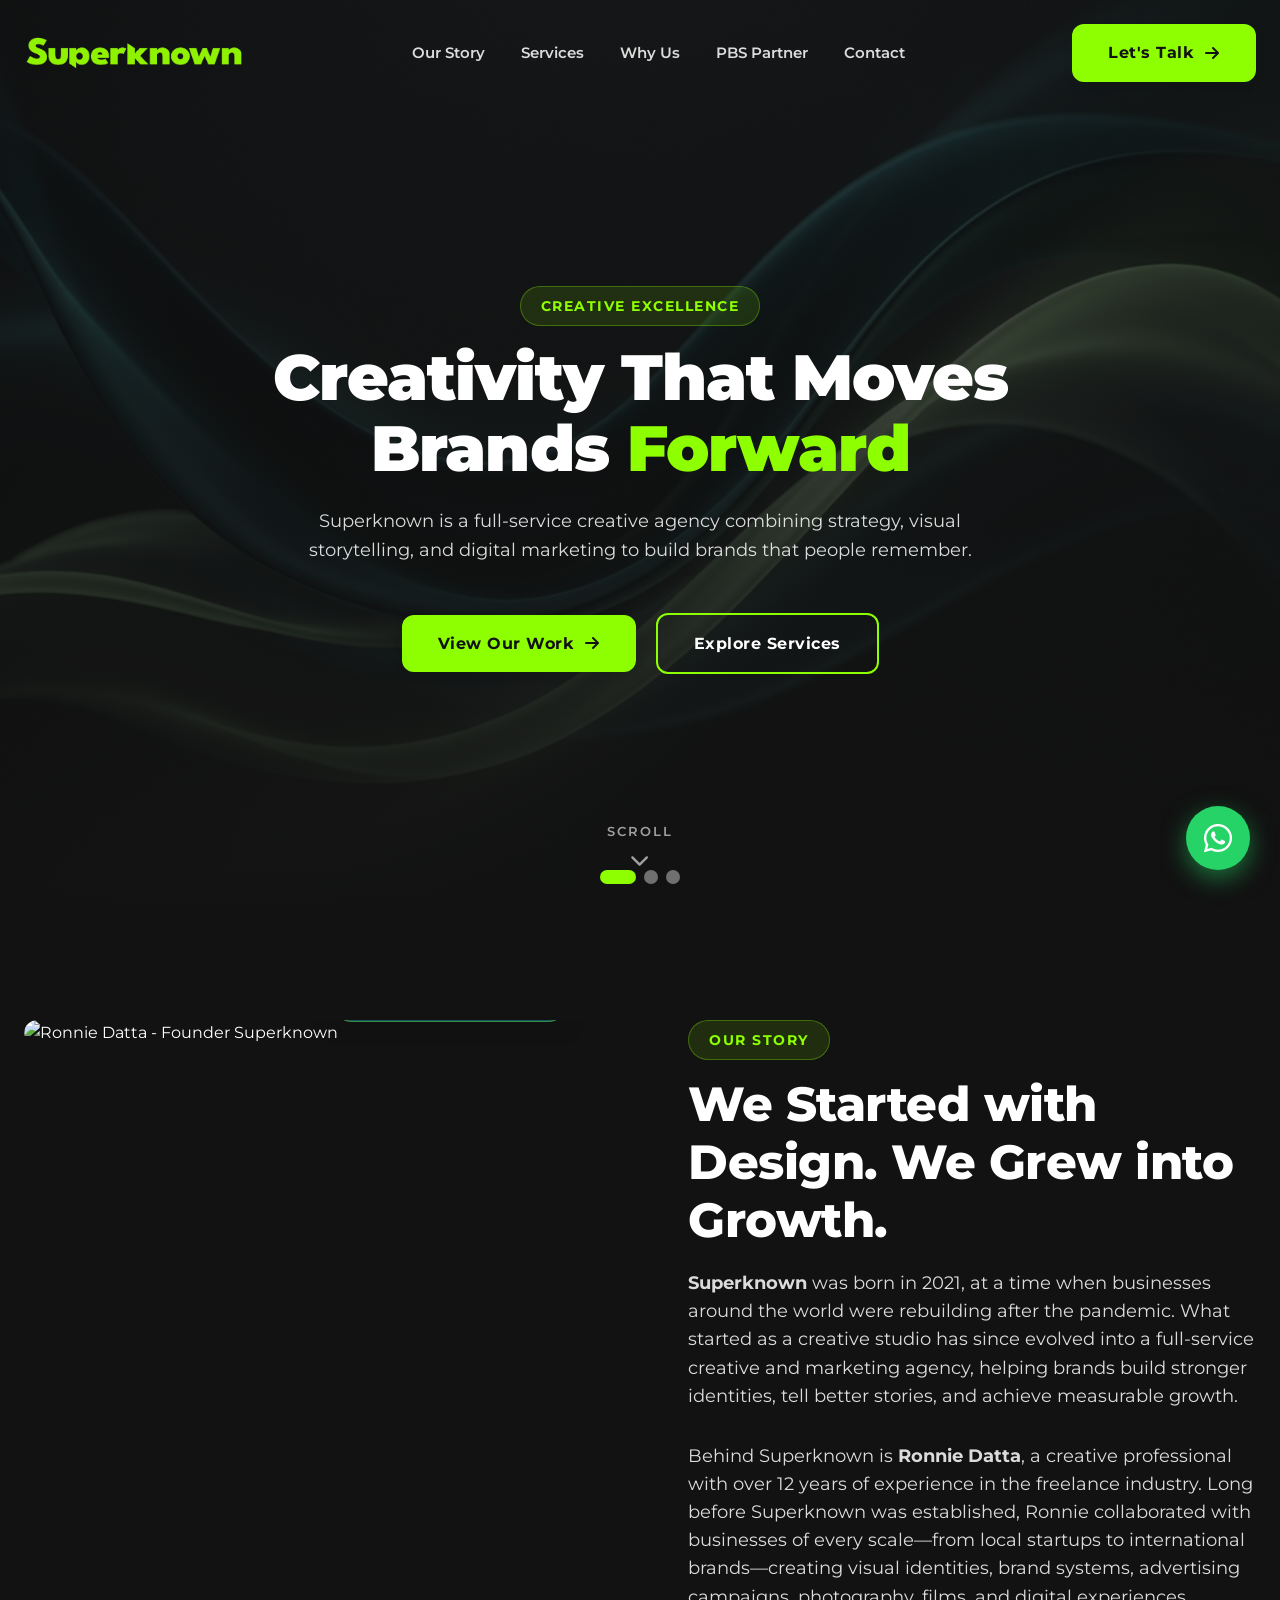
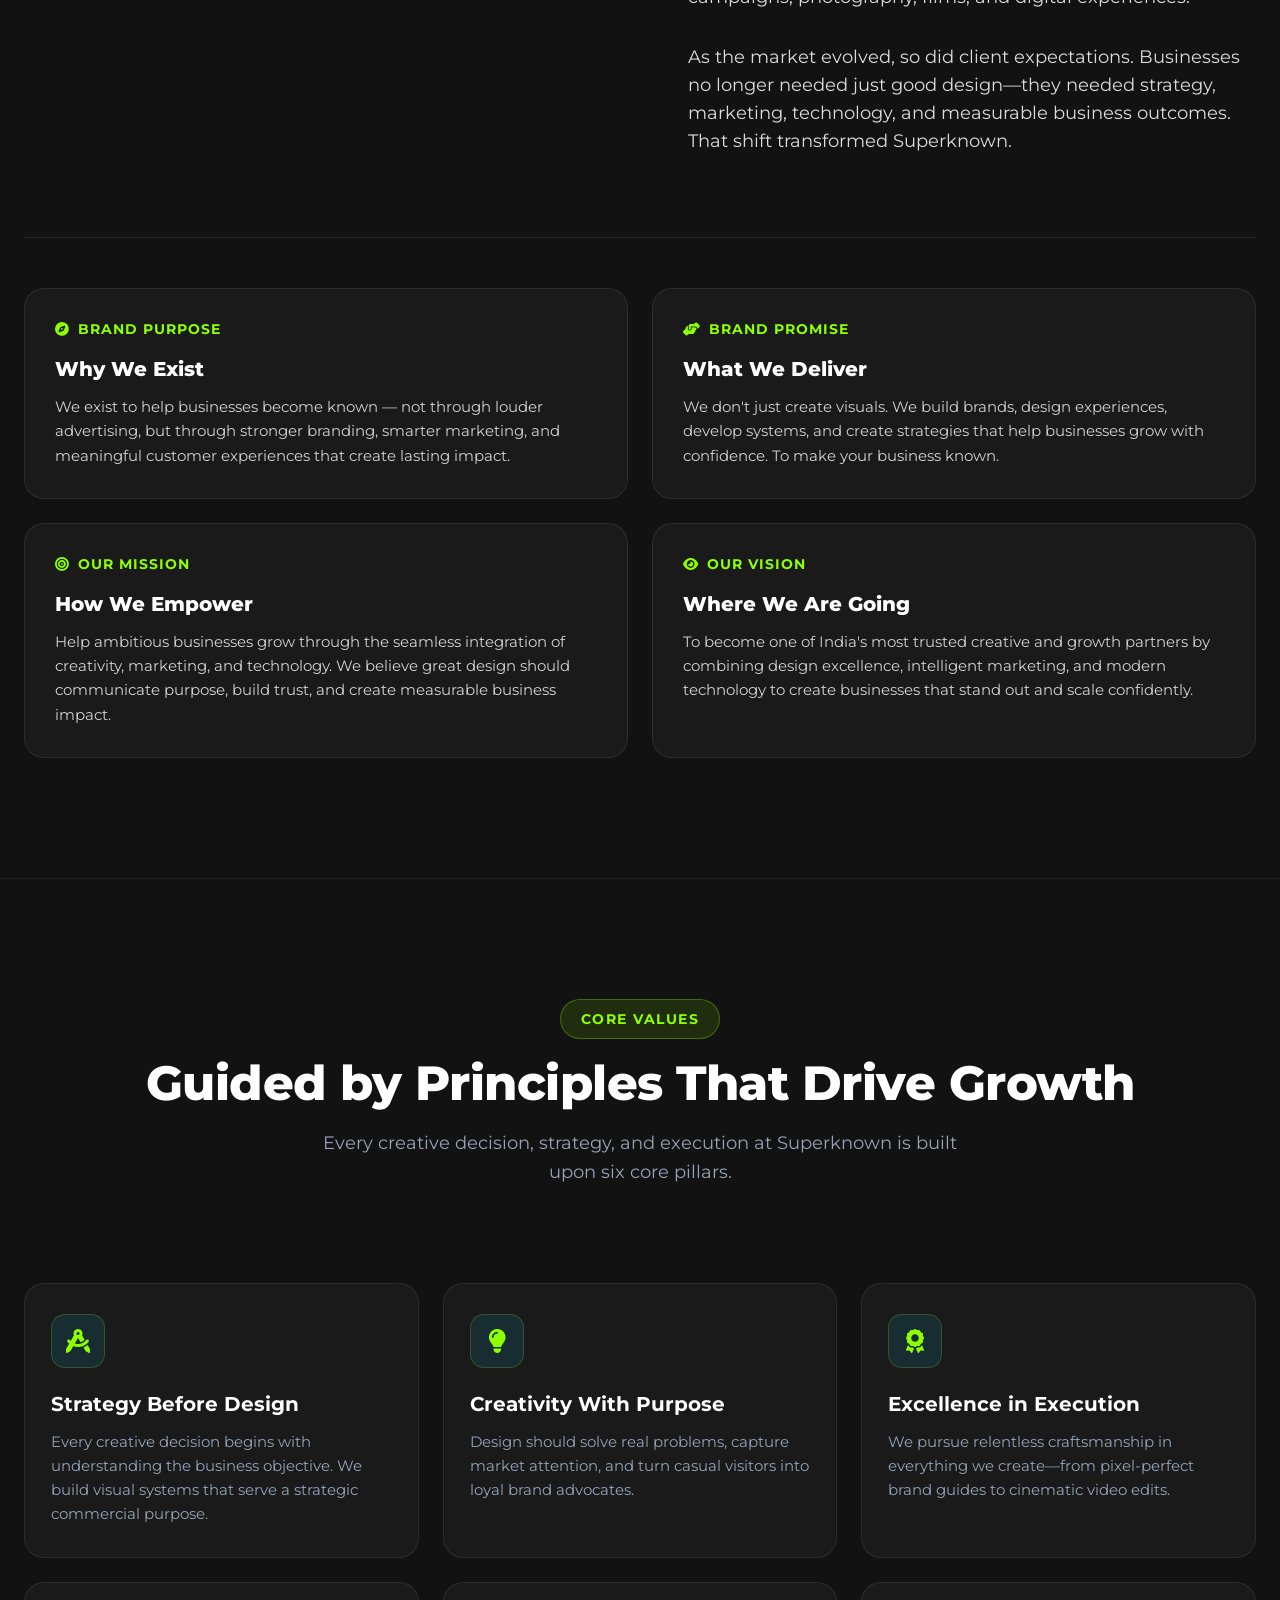
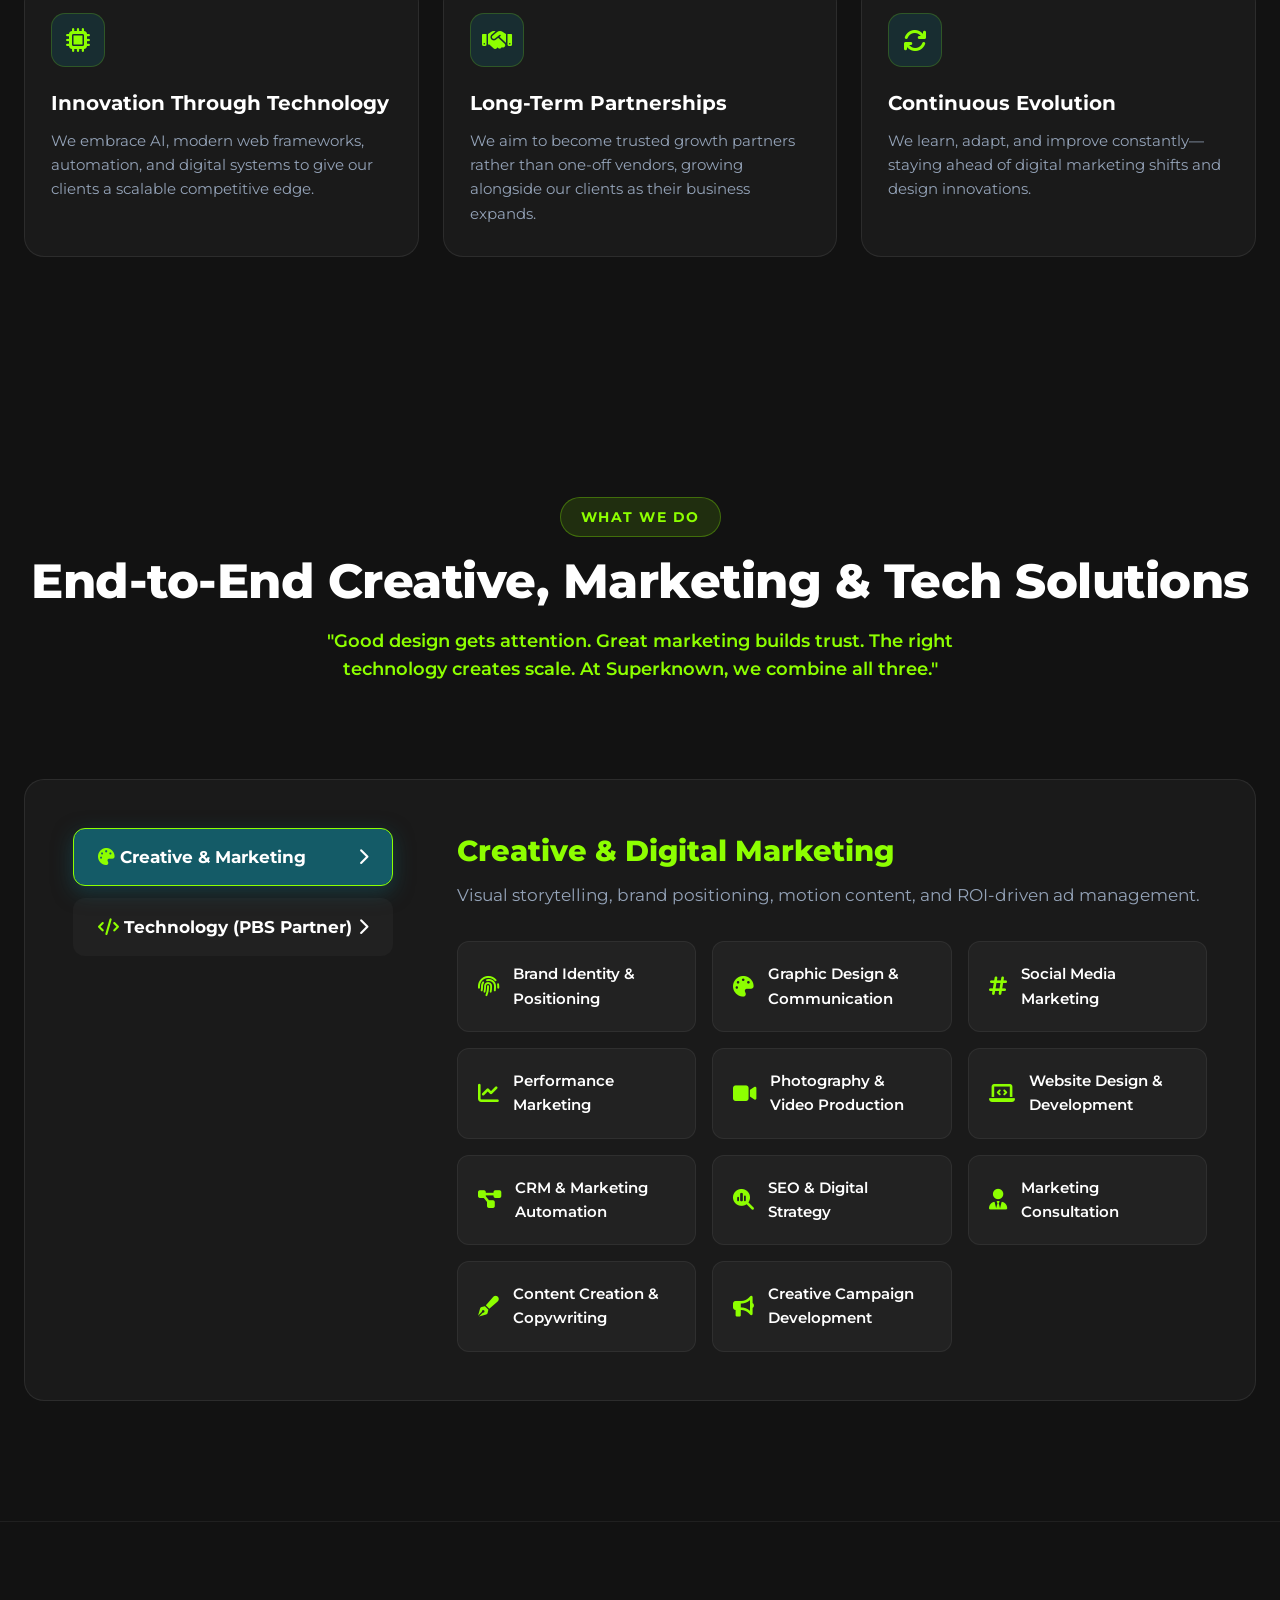
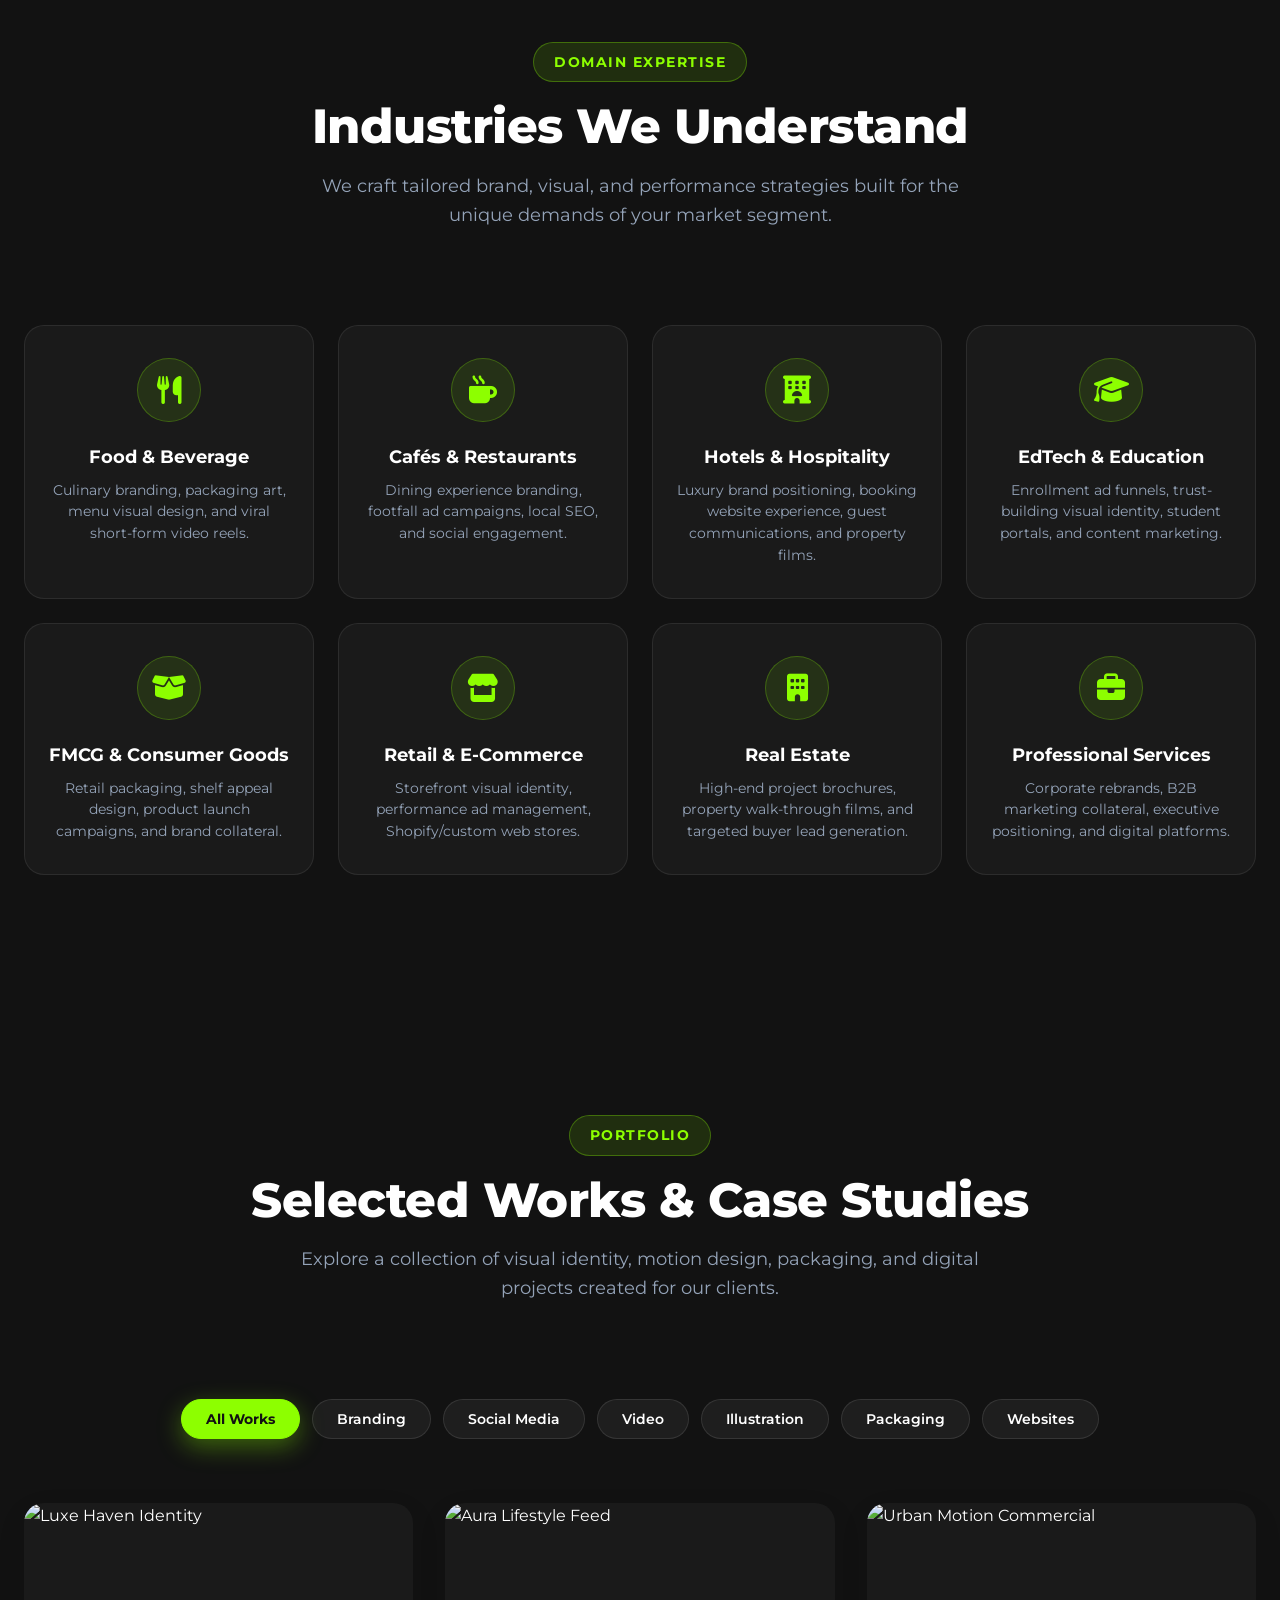
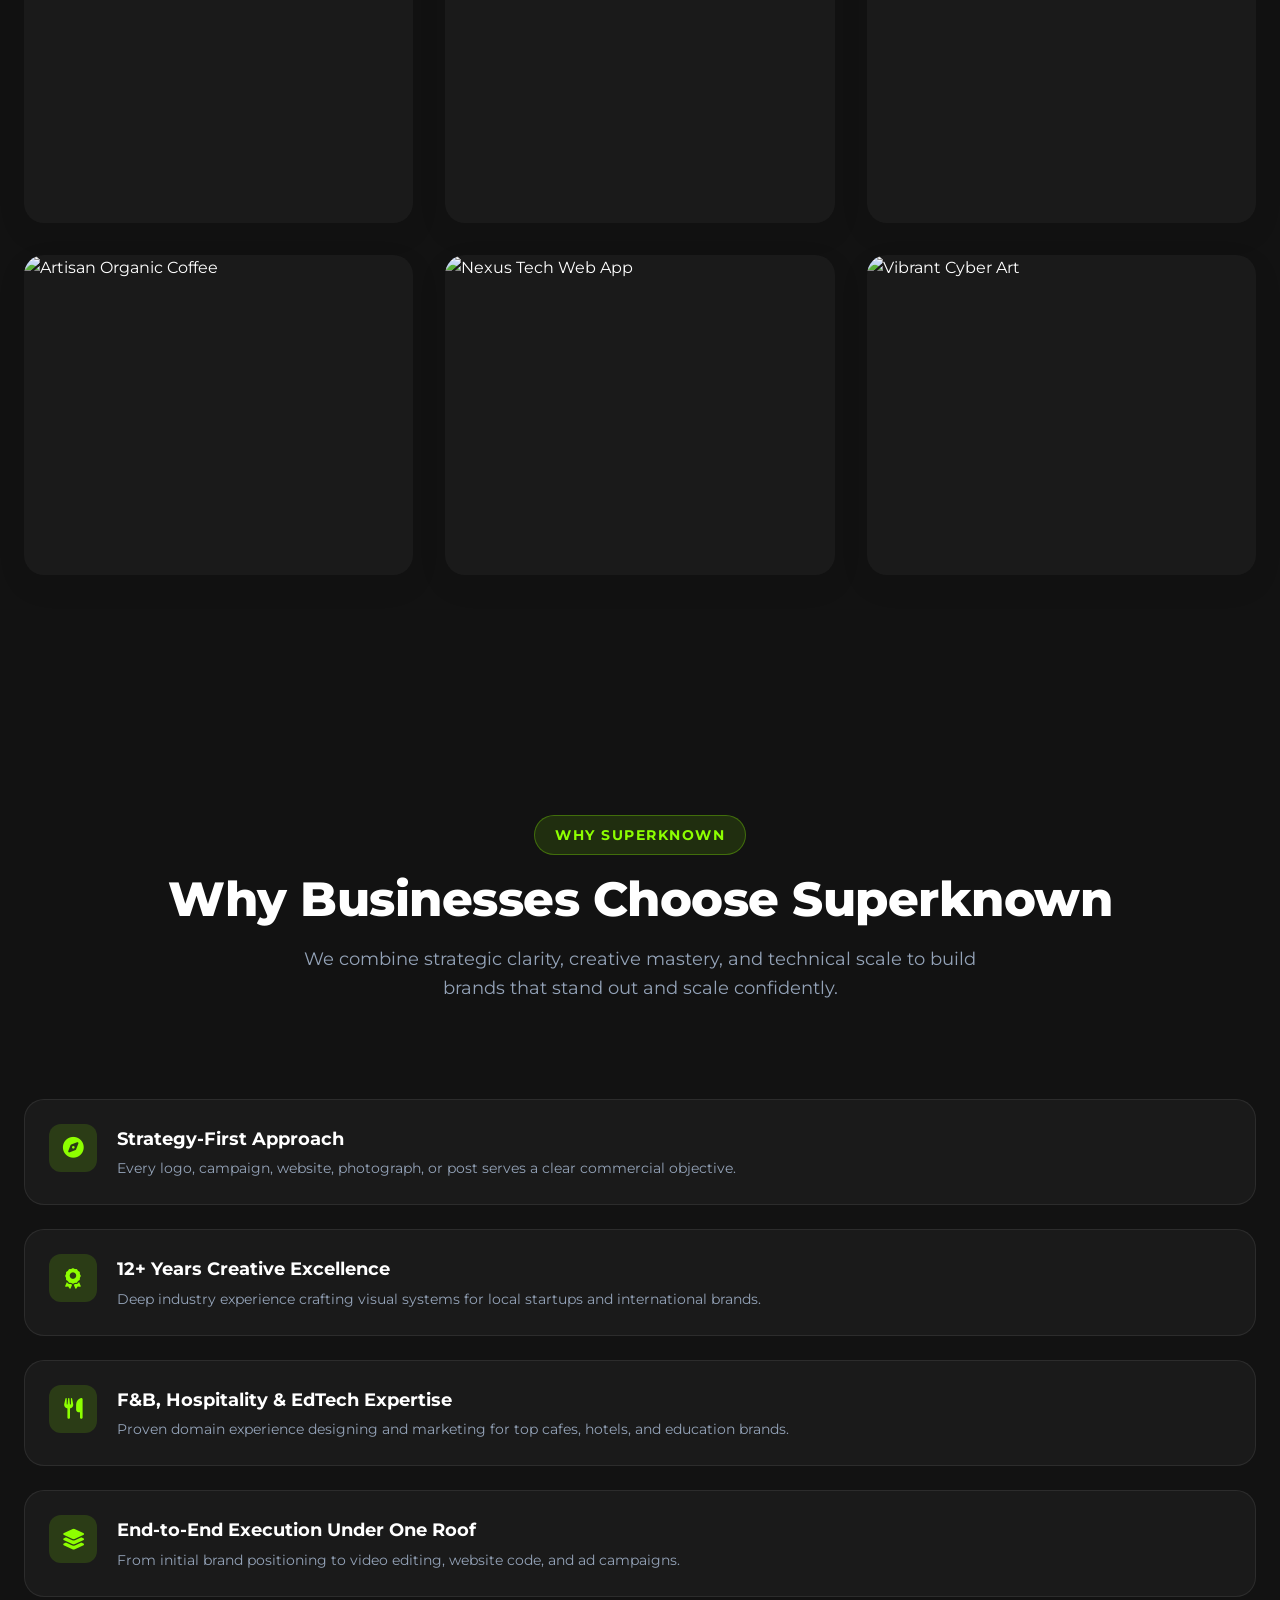
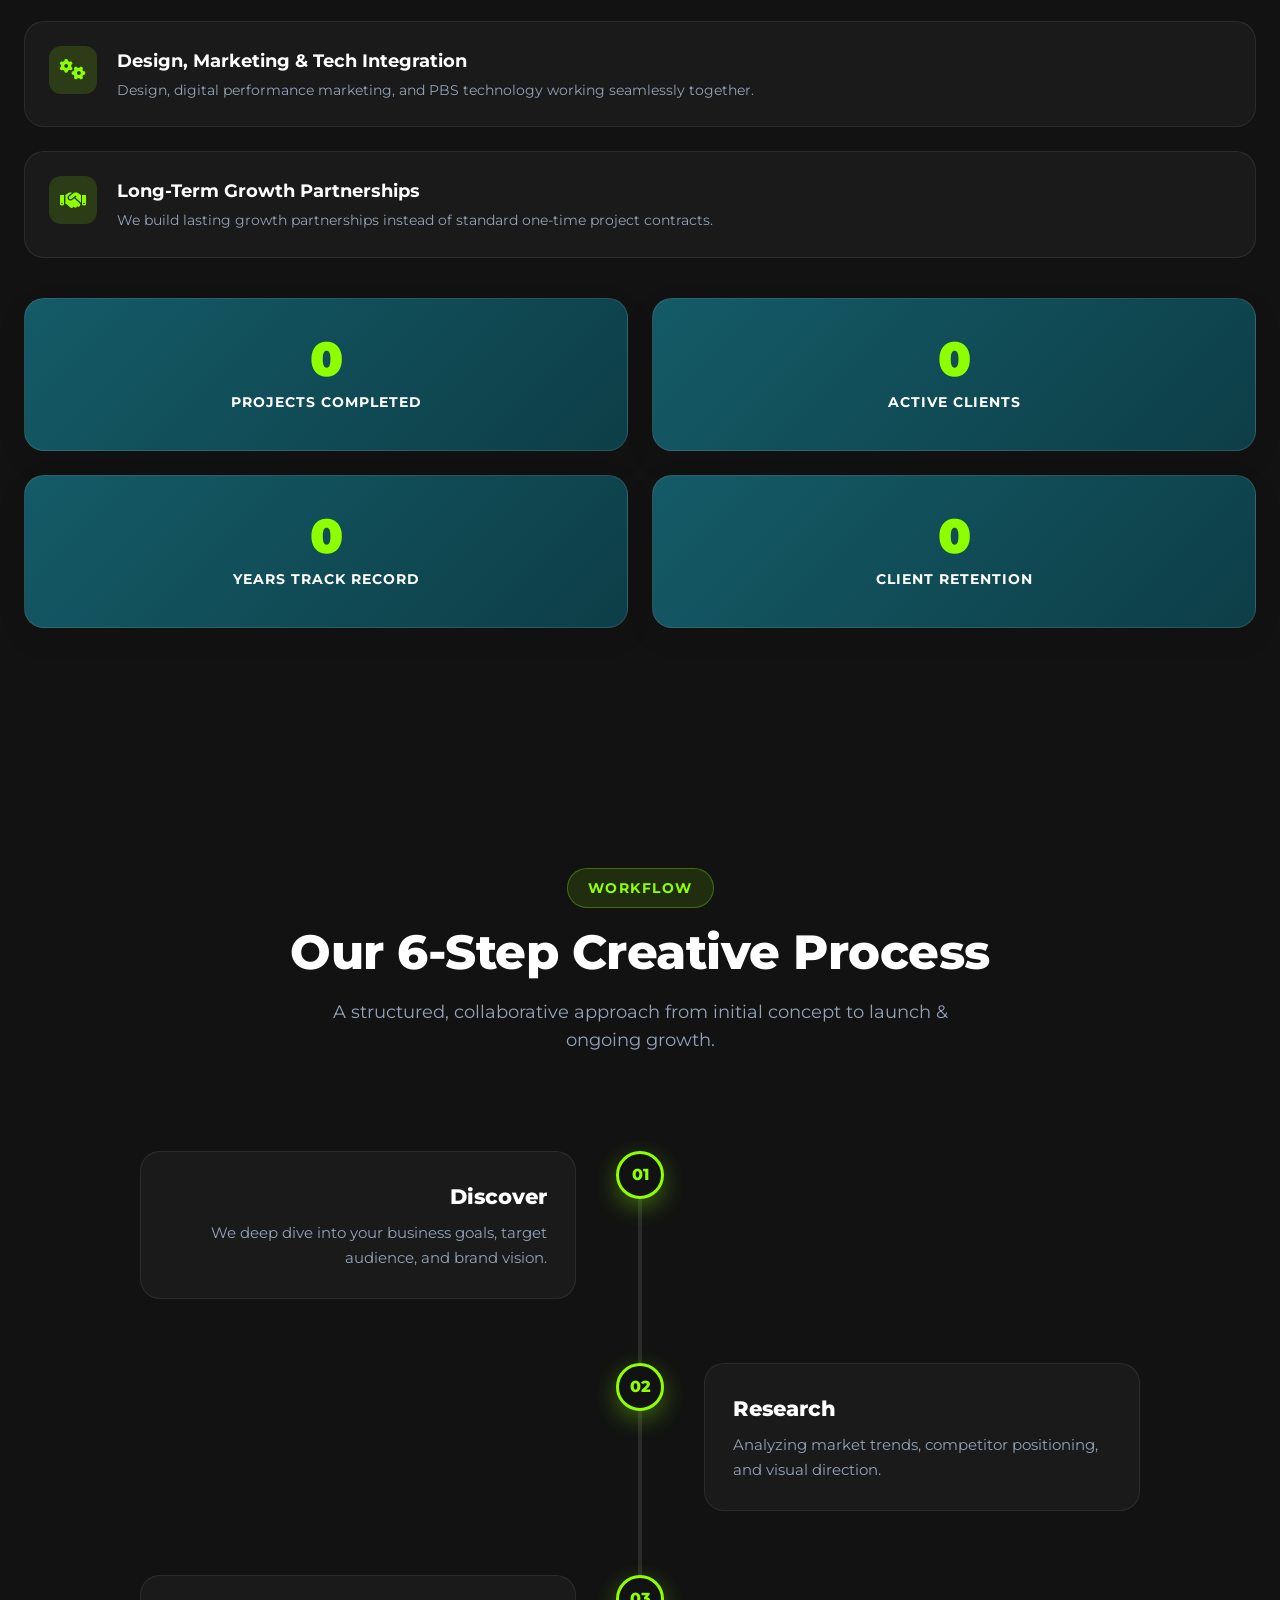
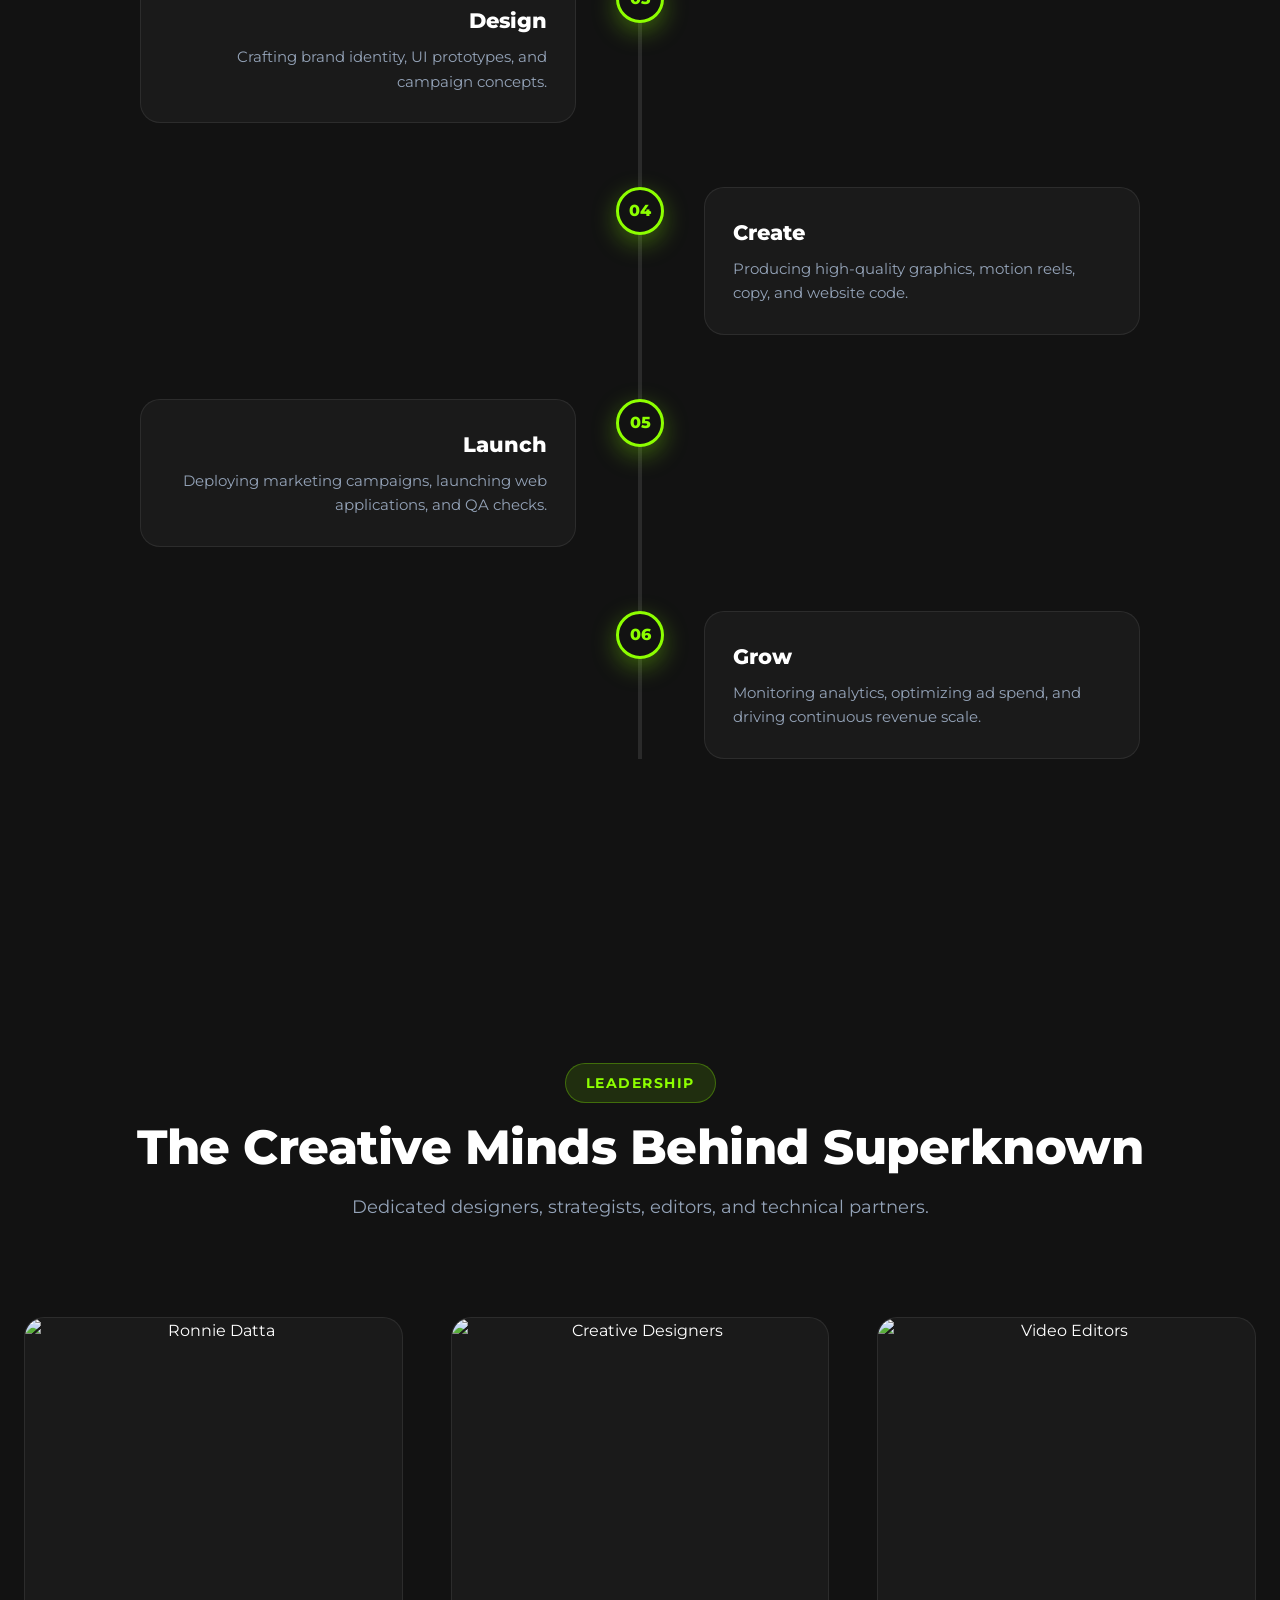
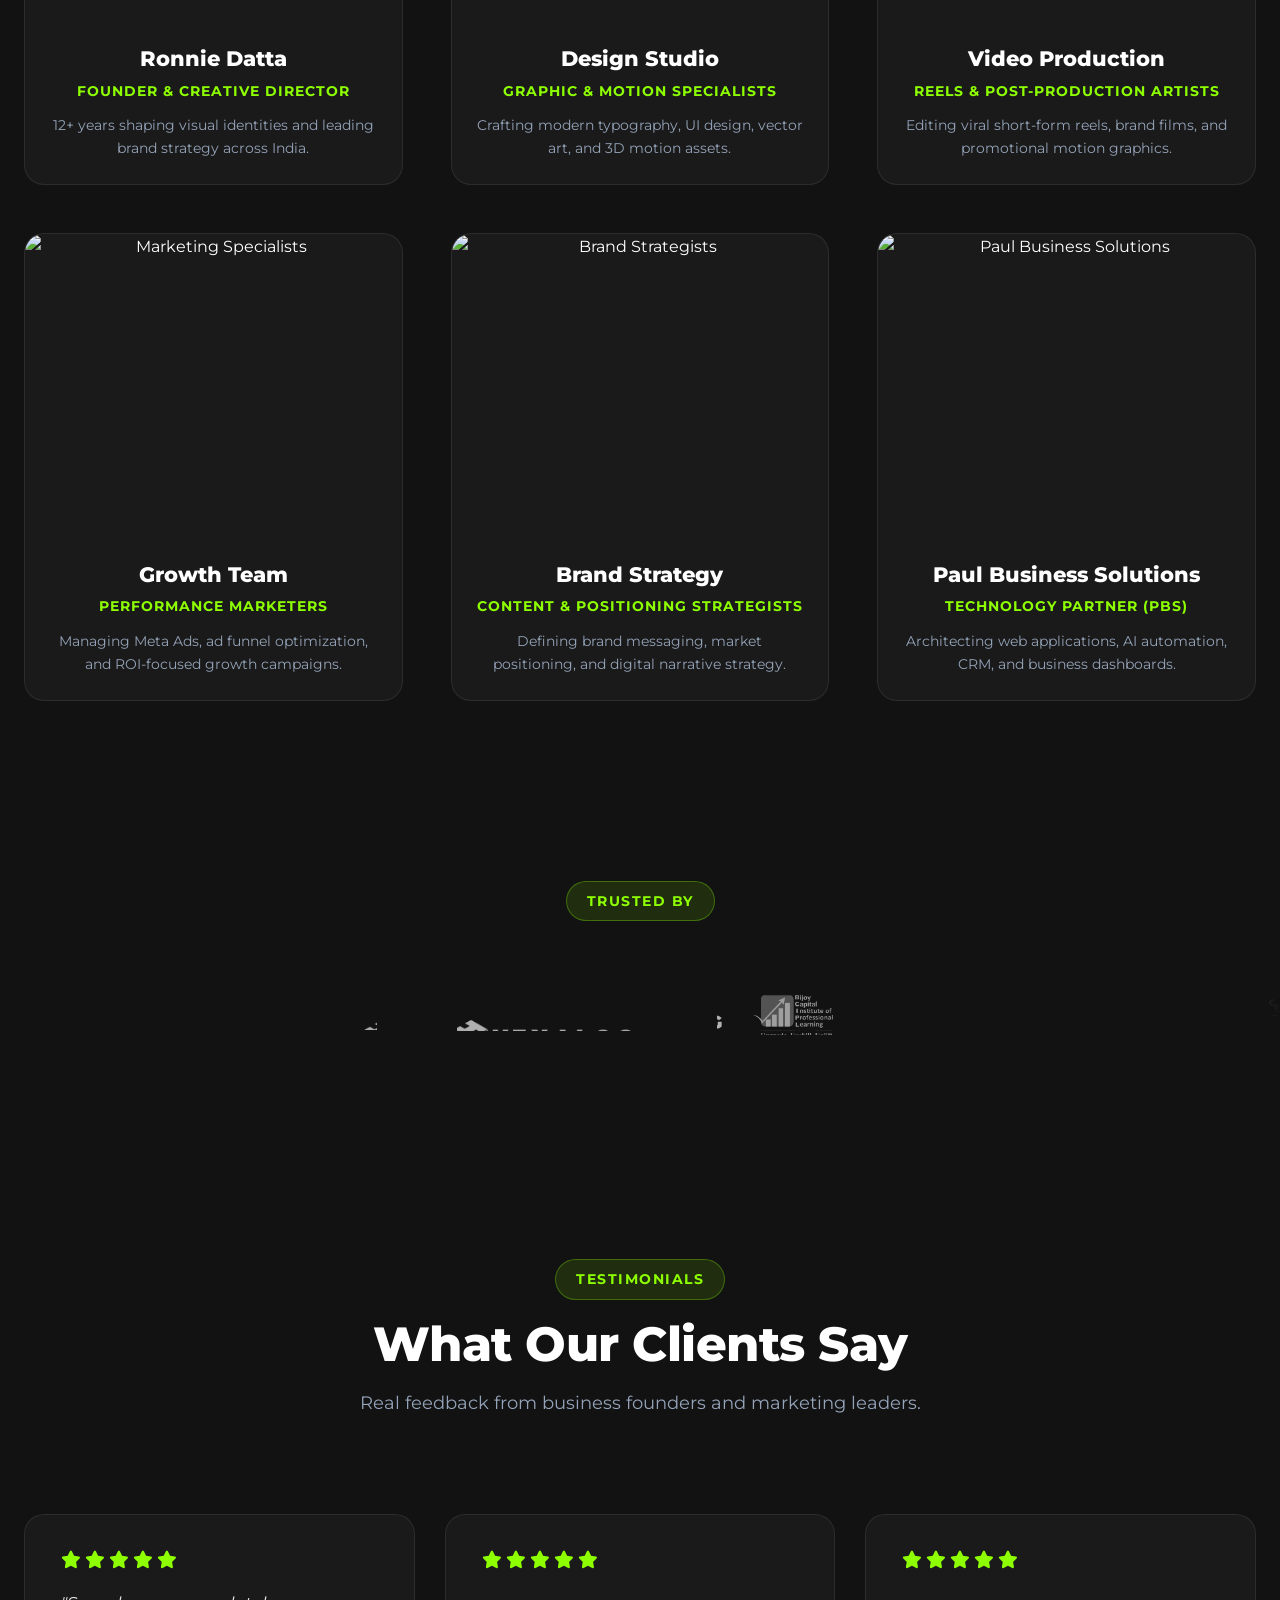
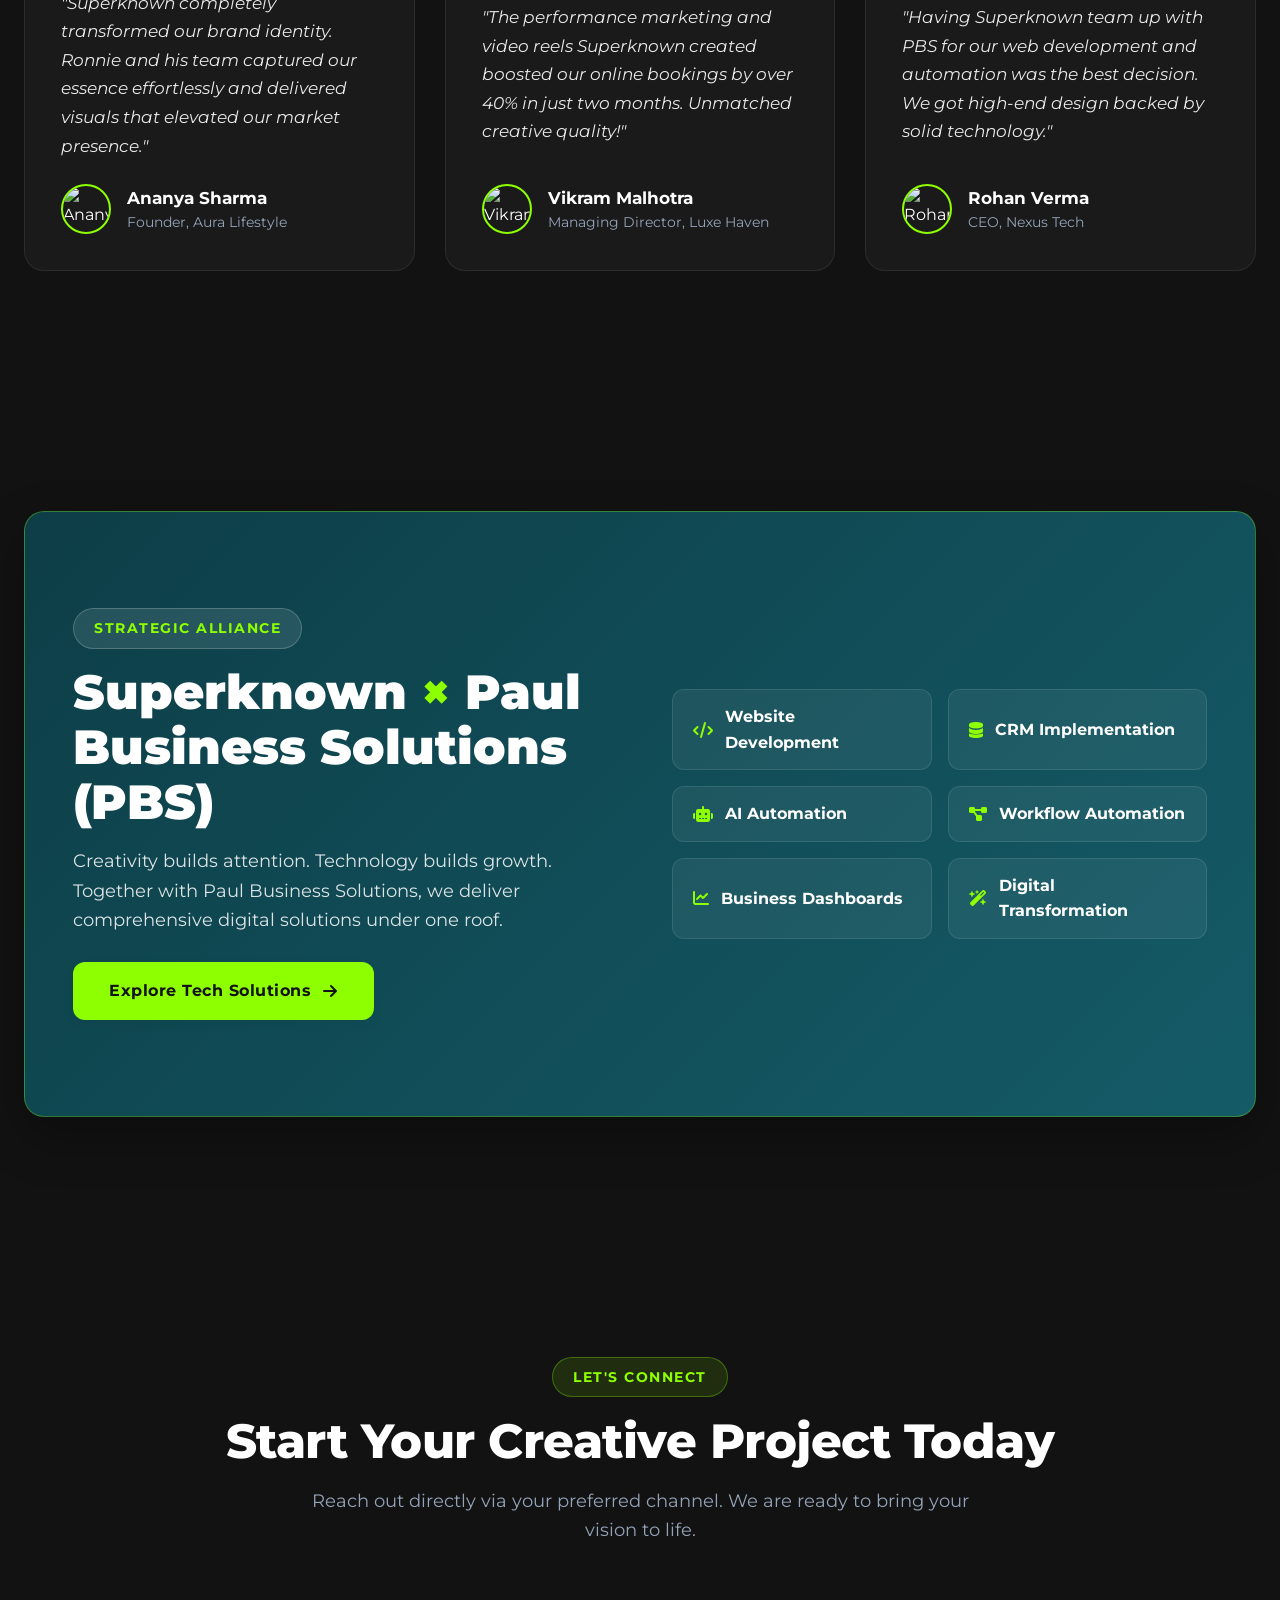
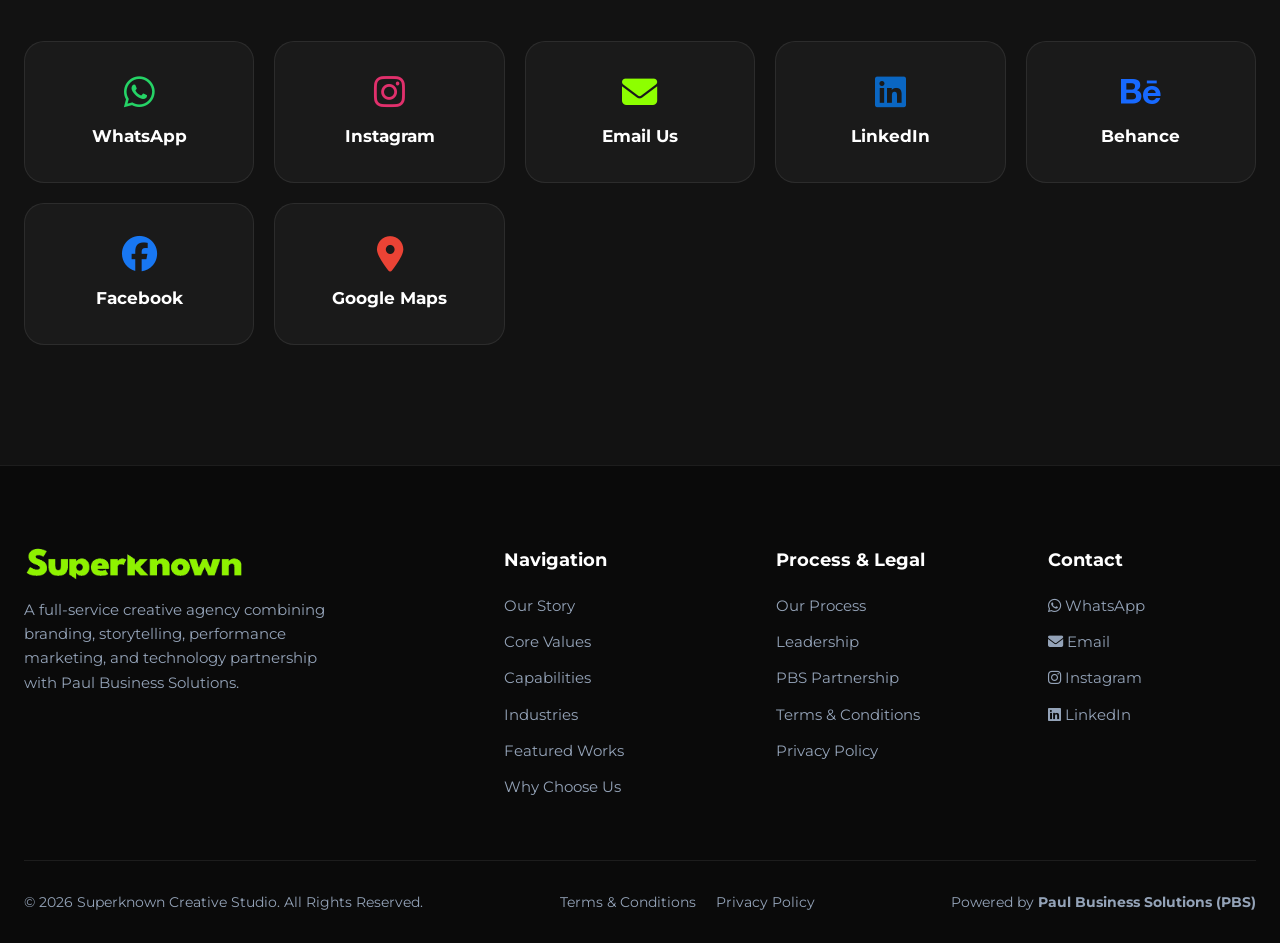
==== commit 1ed905ad: "refactor: simplify header to 5 single-line buttons, align story photo with headline, structure purpo" ====
--- a/index.html
+++ b/index.html
@@ -43,13 +43,8 @@
 
       <nav class="nav-menu">
         <a href="#about" class="nav-link">Our Story</a>
-        <a href="#values" class="nav-link">Values</a>
         <a href="#services" class="nav-link">Services</a>
-        <a href="#industries" class="nav-link">Industries</a>
-        <a href="#portfolio" class="nav-link">Works</a>
         <a href="#why-us" class="nav-link">Why Us</a>
-        <a href="#process" class="nav-link">Process</a>
-        <a href="#team" class="nav-link">Team</a>
         <a href="#technology-partner" class="nav-link">PBS Partner</a>
         <a href="#contact" class="nav-link">Contact</a>
       </nav>
@@ -79,15 +74,10 @@
 
     <nav class="mobile-nav-links">
       <a href="#about" class="nav-link">Our Story</a>
-      <a href="#values" class="nav-link">Core Values</a>
-      <a href="#services" class="nav-link">Capabilities</a>
-      <a href="#industries" class="nav-link">Industries</a>
-      <a href="#portfolio" class="nav-link">Featured Works</a>
-      <a href="#why-us" class="nav-link">Why Choose Us</a>
-      <a href="#process" class="nav-link">Our Process</a>
-      <a href="#team" class="nav-link">Meet Team</a>
-      <a href="#technology-partner" class="nav-link">PBS Technology Partner</a>
-      <a href="#contact" class="nav-link">Get In Touch</a>
+      <a href="#services" class="nav-link">Services</a>
+      <a href="#why-us" class="nav-link">Why Us</a>
+      <a href="#technology-partner" class="nav-link">PBS Partner</a>
+      <a href="#contact" class="nav-link">Contact</a>
     </nav>
 
     <div style="margin-top: auto; text-align: center;">
@@ -167,6 +157,8 @@
        ========================================================================== -->
   <section class="section section-dark" id="about">
     <div class="container">
+      
+      <!-- Top Story Grid: Photo aligned to top of heading -->
       <div class="about-grid">
         
         <div class="about-image-wrapper reveal-fade-up">
@@ -190,38 +182,42 @@
           <p class="about-content-text">
             As the market evolved, so did client expectations. Businesses no longer needed just good design—they needed strategy, marketing, technology, and measurable business outcomes. That shift transformed Superknown.
           </p>
-
-          <!-- Brand Purpose & Brand Promise Banner -->
-          <div class="purpose-promise-grid">
-            <div class="purpose-card">
-              <span class="purpose-badge"><i class="fa-solid fa-compass"></i> Brand Purpose</span>
-              <p>We exist to help businesses become known — not through louder advertising, but through stronger branding, smarter marketing, and meaningful customer experiences that create lasting impact.</p>
-            </div>
-            <div class="promise-card">
-              <span class="promise-badge"><div class="badge-dot"></div> Brand Promise</span>
-              <p>We don't just create visuals. We build brands, design experiences, develop systems, and create strategies that help businesses grow with confidence. To make your business known.</p>
-            </div>
-          </div>
-
-          <!-- Mission & Vision Cards -->
-          <div class="mission-vision-grid" style="margin-top: 24px;">
-            <div class="mv-card">
-              <div class="mv-icon"><i class="fa-solid fa-bullseye"></i></div>
-              <h3 class="mv-title">Our Mission</h3>
-              <p class="mv-desc">Help ambitious businesses grow through the seamless integration of creativity, marketing, and technology. We believe great design should communicate purpose, build trust, and create measurable business impact.</p>
-            </div>
-
-            <div class="mv-card">
-              <div class="mv-icon"><i class="fa-solid fa-eye"></i></div>
-              <h3 class="mv-title">Our Vision</h3>
-              <p class="mv-desc">To become one of India's most trusted creative and growth partners by combining design excellence, intelligent marketing, and modern technology to create businesses that stand out and scale confidently.</p>
-            </div>
-          </div>
-        </div>
-
-      </div>
-    </div>
-  </section>
+        </div>
+
+      </div>
+
+      <!-- Bottom Matrix Table: Purpose, Promise, Mission, Vision -->
+      <div class="about-matrix-grid reveal-fade-up">
+        
+        <div class="matrix-card">
+          <span class="matrix-badge"><i class="fa-solid fa-compass"></i> Brand Purpose</span>
+          <h3 class="matrix-title">Why We Exist</h3>
+          <p class="matrix-desc">We exist to help businesses become known — not through louder advertising, but through stronger branding, smarter marketing, and meaningful customer experiences that create lasting impact.</p>
+        </div>
+
+        <div class="matrix-card">
+          <span class="matrix-badge"><i class="fa-solid fa-handshake-angle"></i> Brand Promise</span>
+          <h3 class="matrix-title">What We Deliver</h3>
+          <p class="matrix-desc">We don't just create visuals. We build brands, design experiences, develop systems, and create strategies that help businesses grow with confidence. To make your business known.</p>
+        </div>
+
+        <div class="matrix-card">
+          <span class="matrix-badge"><i class="fa-solid fa-bullseye"></i> Our Mission</span>
+          <h3 class="matrix-title">How We Empower</h3>
+          <p class="matrix-desc">Help ambitious businesses grow through the seamless integration of creativity, marketing, and technology. We believe great design should communicate purpose, build trust, and create measurable business impact.</p>
+        </div>
+
+        <div class="matrix-card">
+          <span class="matrix-badge"><i class="fa-solid fa-eye"></i> Our Vision</span>
+          <h3 class="matrix-title">Where We Are Going</h3>
+          <p class="matrix-desc">To become one of India's most trusted creative and growth partners by combining design excellence, intelligent marketing, and modern technology to create businesses that stand out and scale confidently.</p>
+        </div>
+
+      </div>
+
+    </div>
+  </section>
+
 
   <!-- ==========================================================================
        3. Core Values Section
@@ -557,87 +553,88 @@
        ========================================================================== -->
   <section class="section section-dark" id="why-us">
     <div class="container">
-      <div class="why-grid">
-        
-        <div>
-          <span class="section-tag">Why Superknown</span>
-          <h2 class="section-title" style="margin-bottom: 24px;">Why Businesses Choose Superknown</h2>
-          <p style="color:var(--color-text-light); margin-bottom: 32px;">We combine strategic clarity, creative mastery, and technical scale to build brands that stand out and scale confidently.</p>
-
-          <div class="why-features">
-            <div class="why-feature-card">
-              <div class="why-icon"><i class="fa-solid fa-compass"></i></div>
-              <div>
-                <h3 class="why-title">Strategy-First Approach</h3>
-                <p class="why-desc">Every logo, campaign, website, photograph, or post serves a clear commercial objective.</p>
-              </div>
-            </div>
-
-            <div class="why-feature-card">
-              <div class="why-icon"><i class="fa-solid fa-award"></i></div>
-              <div>
-                <h3 class="why-title">12+ Years Creative Excellence</h3>
-                <p class="why-desc">Deep industry experience crafting visual systems for local startups and international brands.</p>
-              </div>
-            </div>
-
-            <div class="why-feature-card">
-              <div class="why-icon"><i class="fa-solid fa-utensils"></i></div>
-              <div>
-                <h3 class="why-title">Deep F&B, Hospitality & EdTech Expertise</h3>
-                <p class="why-desc">Proven domain experience designing and marketing for top cafes, hotels, and education brands.</p>
-              </div>
-            </div>
-
-            <div class="why-feature-card">
-              <div class="why-icon"><i class="fa-solid fa-layer-group"></i></div>
-              <div>
-                <h3 class="why-title">End-to-End Execution Under One Roof</h3>
-                <p class="why-desc">From initial brand positioning to video editing, website code, and ad campaigns.</p>
-              </div>
-            </div>
-
-            <div class="why-feature-card">
-              <div class="why-icon"><i class="fa-solid fa-gears"></i></div>
-              <div>
-                <h3 class="why-title">Design, Marketing & Tech Integration</h3>
-                <p class="why-desc">Design, digital performance marketing, and PBS technology working seamlessly together.</p>
-              </div>
-            </div>
-
-            <div class="why-feature-card">
-              <div class="why-icon"><i class="fa-solid fa-handshake"></i></div>
-              <div>
-                <h3 class="why-title">Long-Term Growth Partnerships</h3>
-                <p class="why-desc">We build lasting growth partnerships instead of standard one-time project contracts.</p>
-              </div>
-            </div>
-          </div>
-        </div>
-
-        <!-- Stats Counters -->
-        <div class="counters-grid">
-          <div class="counter-card">
-            <div class="counter-number" data-target="150" data-suffix="+">0</div>
-            <div class="counter-label">Projects Completed</div>
-          </div>
-          <div class="counter-card">
-            <div class="counter-number" data-target="50" data-suffix="+">0</div>
-            <div class="counter-label">Active Clients</div>
-          </div>
-          <div class="counter-card">
-            <div class="counter-number" data-target="12" data-suffix="+">0</div>
-            <div class="counter-label">Years Track Record</div>
-          </div>
-          <div class="counter-card">
-            <div class="counter-number" data-target="99" data-suffix="%">0</div>
-            <div class="counter-label">Client Retention</div>
-          </div>
-        </div>
-
-      </div>
-    </div>
-  </section>
+      
+      <!-- Centered Header -->
+      <div class="section-header">
+        <span class="section-tag">Why Superknown</span>
+        <h2 class="section-title">Why Businesses Choose Superknown</h2>
+        <p class="section-subtitle">We combine strategic clarity, creative mastery, and technical scale to build brands that stand out and scale confidently.</p>
+      </div>
+
+      <!-- 6 Feature Boxes stacked 3x2 -->
+      <div class="why-features reveal-fade-up">
+        <div class="why-feature-card">
+          <div class="why-icon"><i class="fa-solid fa-compass"></i></div>
+          <div>
+            <h3 class="why-title">Strategy-First Approach</h3>
+            <p class="why-desc">Every logo, campaign, website, photograph, or post serves a clear commercial objective.</p>
+          </div>
+        </div>
+
+        <div class="why-feature-card">
+          <div class="why-icon"><i class="fa-solid fa-award"></i></div>
+          <div>
+            <h3 class="why-title">12+ Years Creative Excellence</h3>
+            <p class="why-desc">Deep industry experience crafting visual systems for local startups and international brands.</p>
+          </div>
+        </div>
+
+        <div class="why-feature-card">
+          <div class="why-icon"><i class="fa-solid fa-utensils"></i></div>
+          <div>
+            <h3 class="why-title">F&B, Hospitality & EdTech Expertise</h3>
+            <p class="why-desc">Proven domain experience designing and marketing for top cafes, hotels, and education brands.</p>
+          </div>
+        </div>
+
+        <div class="why-feature-card">
+          <div class="why-icon"><i class="fa-solid fa-layer-group"></i></div>
+          <div>
+            <h3 class="why-title">End-to-End Execution Under One Roof</h3>
+            <p class="why-desc">From initial brand positioning to video editing, website code, and ad campaigns.</p>
+          </div>
+        </div>
+
+        <div class="why-feature-card">
+          <div class="why-icon"><i class="fa-solid fa-gears"></i></div>
+          <div>
+            <h3 class="why-title">Design, Marketing & Tech Integration</h3>
+            <p class="why-desc">Design, digital performance marketing, and PBS technology working seamlessly together.</p>
+          </div>
+        </div>
+
+        <div class="why-feature-card">
+          <div class="why-icon"><i class="fa-solid fa-handshake"></i></div>
+          <div>
+            <h3 class="why-title">Long-Term Growth Partnerships</h3>
+            <p class="why-desc">We build lasting growth partnerships instead of standard one-time project contracts.</p>
+          </div>
+        </div>
+      </div>
+
+      <!-- Stats Counters Below 6 Boxes -->
+      <div class="counters-grid reveal-fade-up">
+        <div class="counter-card">
+          <div class="counter-number" data-target="150" data-suffix="+">0</div>
+          <div class="counter-label">Projects Completed</div>
+        </div>
+        <div class="counter-card">
+          <div class="counter-number" data-target="50" data-suffix="+">0</div>
+          <div class="counter-label">Active Clients</div>
+        </div>
+        <div class="counter-card">
+          <div class="counter-number" data-target="12" data-suffix="+">0</div>
+          <div class="counter-label">Years Track Record</div>
+        </div>
+        <div class="counter-card">
+          <div class="counter-number" data-target="99" data-suffix="%">0</div>
+          <div class="counter-label">Client Retention</div>
+        </div>
+      </div>
+
+    </div>
+  </section>
+
 
 
   <!-- ==========================================================================
--- a/css/style.css
+++ b/css/style.css
@@ -563,7 +563,57 @@
   display: grid;
   grid-template-columns: 1fr 1fr;
   gap: var(--space-3xl);
-  align-items: center;
+  align-items: flex-start;
+}
+
+.about-matrix-grid {
+  display: grid;
+  grid-template-columns: repeat(2, 1fr);
+  gap: 24px;
+  margin-top: 50px;
+  border-top: 1px solid rgba(255, 255, 255, 0.08);
+  padding-top: 50px;
+}
+
+.matrix-card {
+  background: var(--color-dark-card);
+  padding: 30px;
+  border-radius: var(--radius-card);
+  border: 1px solid rgba(255, 255, 255, 0.08);
+  transition: var(--transition-normal);
+  display: flex;
+  flex-direction: column;
+}
+
+.matrix-card:hover {
+  border-color: var(--color-accent);
+  transform: translateY(-6px);
+  box-shadow: 0 12px 30px rgba(20, 91, 103, 0.3);
+}
+
+.matrix-badge {
+  display: inline-flex;
+  align-items: center;
+  gap: 8px;
+  color: var(--color-accent);
+  font-size: 0.85rem;
+  font-weight: 700;
+  text-transform: uppercase;
+  letter-spacing: 1px;
+  margin-bottom: 12px;
+}
+
+.matrix-title {
+  font-size: 1.25rem;
+  font-weight: 800;
+  color: var(--color-white);
+  margin-bottom: 10px;
+}
+
+.matrix-desc {
+  color: rgba(255, 255, 255, 0.8);
+  font-size: 0.95rem;
+  line-height: 1.6;
 }
 
 .about-image-wrapper {
@@ -649,13 +699,71 @@
 .mv-title {
   font-size: 1.2rem;
   font-weight: 700;
+  color: var(--color-white);
   margin-bottom: 8px;
 }
 
 .mv-desc {
-  font-size: 0.92rem;
+  font-size: 0.9rem;
   color: var(--color-text-light);
-  line-height: 1.5;
+  line-height: 1.6;
+}
+
+/* ==========================================================================
+   Why Superknown Section
+   ========================================================================== */
+
+.why-features {
+  display: grid;
+  grid-template-columns: repeat(3, 1fr);
+  gap: 24px;
+  margin-bottom: 40px;
+}
+
+.why-feature-card {
+  display: flex;
+  align-items: flex-start;
+  gap: 20px;
+  background: var(--color-dark-card);
+  padding: 24px;
+  border-radius: var(--radius-card);
+  border: 1px solid rgba(255, 255, 255, 0.08);
+  transition: var(--transition-normal);
+}
+
+.why-feature-card:hover {
+  transform: translateY(-6px);
+  border-color: rgba(141, 255, 0, 0.4);
+}
+
+.why-icon {
+  width: 48px;
+  height: 48px;
+  background: rgba(141, 255, 0, 0.15);
+  color: var(--color-accent);
+  border-radius: 12px;
+  display: flex;
+  align-items: center;
+  justify-content: center;
+  font-size: 1.3rem;
+  flex-shrink: 0;
+}
+
+.why-title {
+  font-size: 1.15rem;
+  font-weight: 700;
+  margin-bottom: 4px;
+}
+
+.why-desc {
+  font-size: 0.9rem;
+  color: var(--color-text-light);
+}
+
+.counters-grid {
+  display: grid;
+  grid-template-columns: repeat(4, 1fr);
+  gap: 24px;
 }
 
 /* ==========================================================================
--- a/css/responsive.css
+++ b/css/responsive.css
@@ -47,71 +47,27 @@
     font-size: 0.95rem;
   }
 
-  .footer-grid {
-    grid-template-columns: 1fr 1fr;
-    gap: var(--space-xl);
+  .about-matrix-grid {
+    grid-template-columns: 1fr;
+  }
+
+  .why-features {
+    grid-template-columns: repeat(2, 1fr);
+  }
+
+  .counters-grid {
+    grid-template-columns: repeat(2, 1fr);
   }
 }
 
 /* Tablet & Mobile (< 768px) */
 @media screen and (max-width: 768px) {
-  :root {
-    --section-padding: 60px;
-  }
-
-  .hero-title {
-    font-size: 2.5rem;
-  }
-
-  .hero-subtitle {
-    font-size: 1rem;
-  }
-
-  .mission-vision-grid,
-  .counters-grid,
-  .pbs-features-list {
+  .why-features {
     grid-template-columns: 1fr;
   }
 
-  .portfolio-grid {
+  .counters-grid {
     grid-template-columns: 1fr;
-  }
-
-  /* Process Timeline Responsive Stack */
-  .process-timeline::before {
-    left: 20px;
-  }
-
-  .process-step {
-    width: 100%;
-    left: 0 !important;
-    padding-left: 60px !important;
-    padding-right: 0 !important;
-    text-align: left !important;
-  }
-
-  .process-node {
-    left: 0 !important;
-    right: auto !important;
-  }
-
-  .footer-grid {
-    grid-template-columns: 1fr;
-    gap: var(--space-lg);
-  }
-
-  .footer-bottom {
-    flex-direction: column;
-    gap: 16px;
-    text-align: center;
-  }
-
-  .whatsapp-float {
-    width: 54px;
-    height: 54px;
-    font-size: 1.6rem;
-    bottom: 20px;
-    right: 20px;
   }
 }
 
@@ -143,3 +99,4 @@
   }
 }
 
+
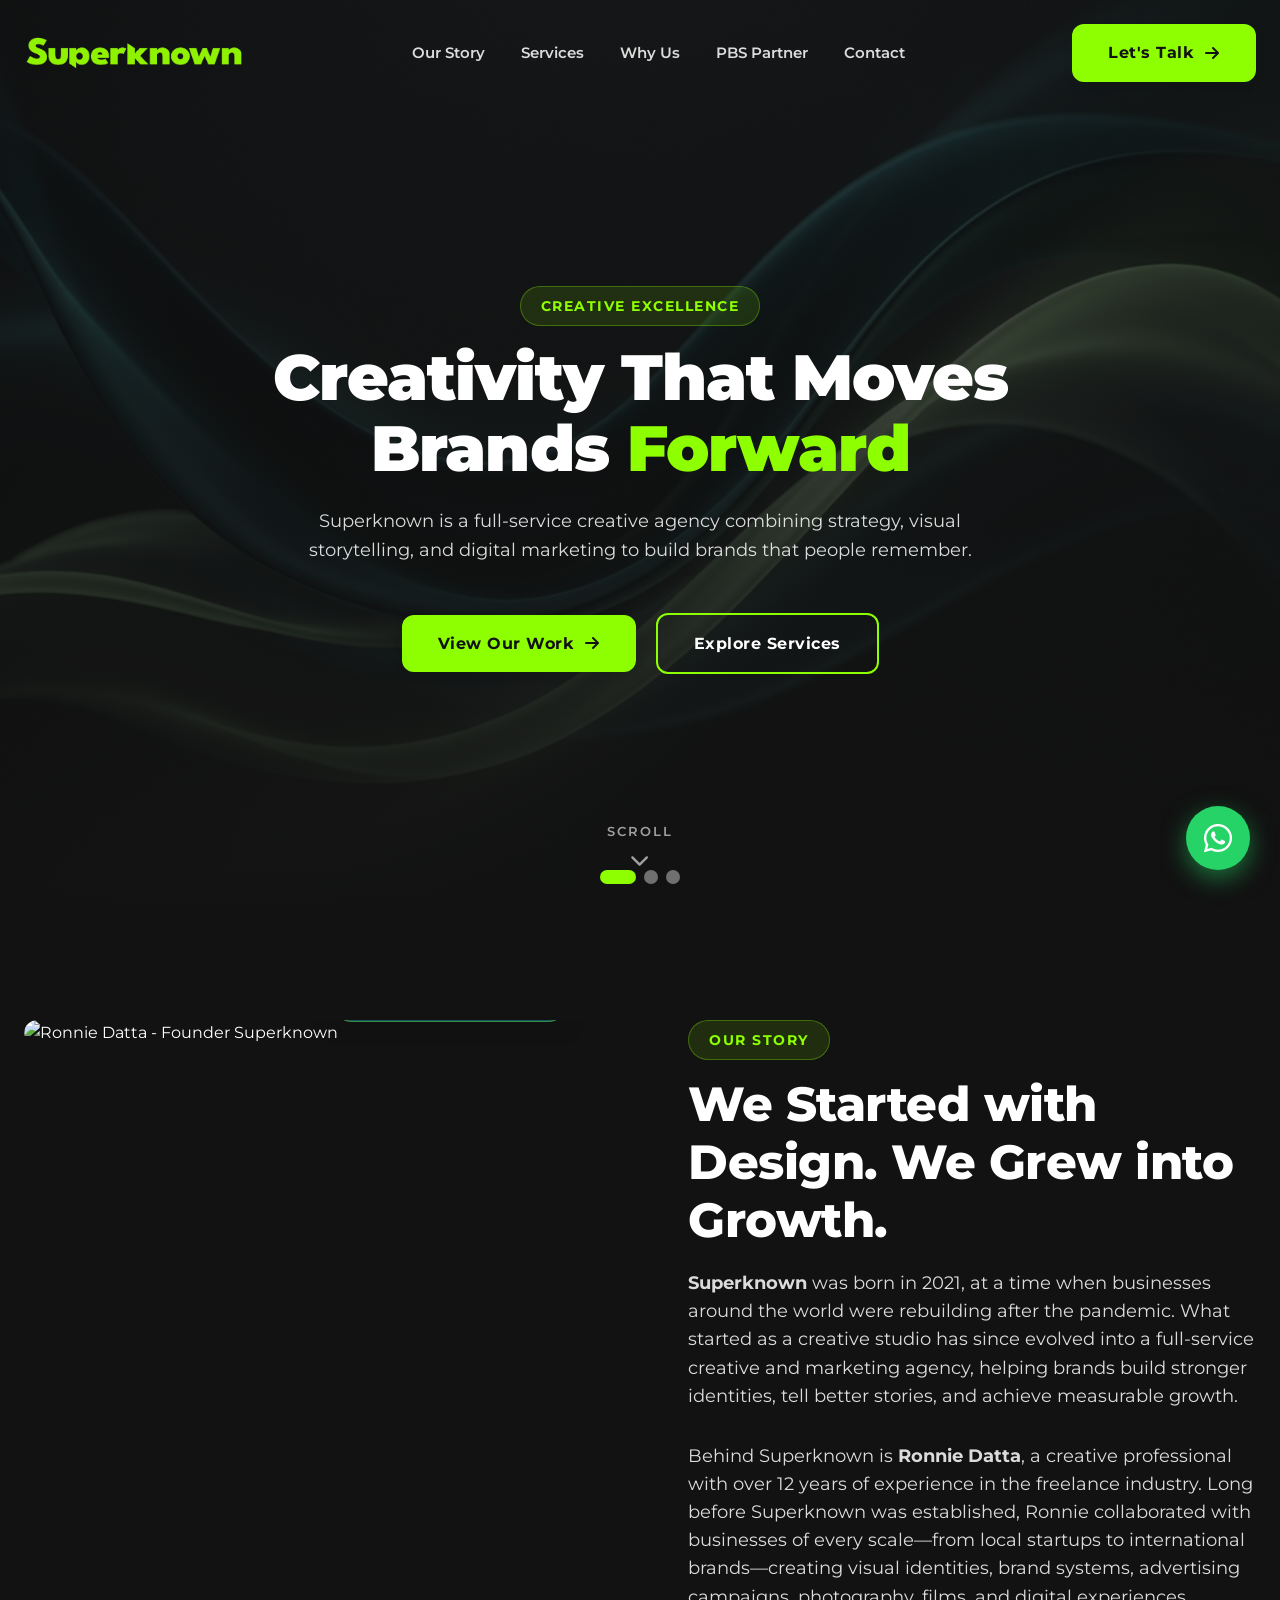
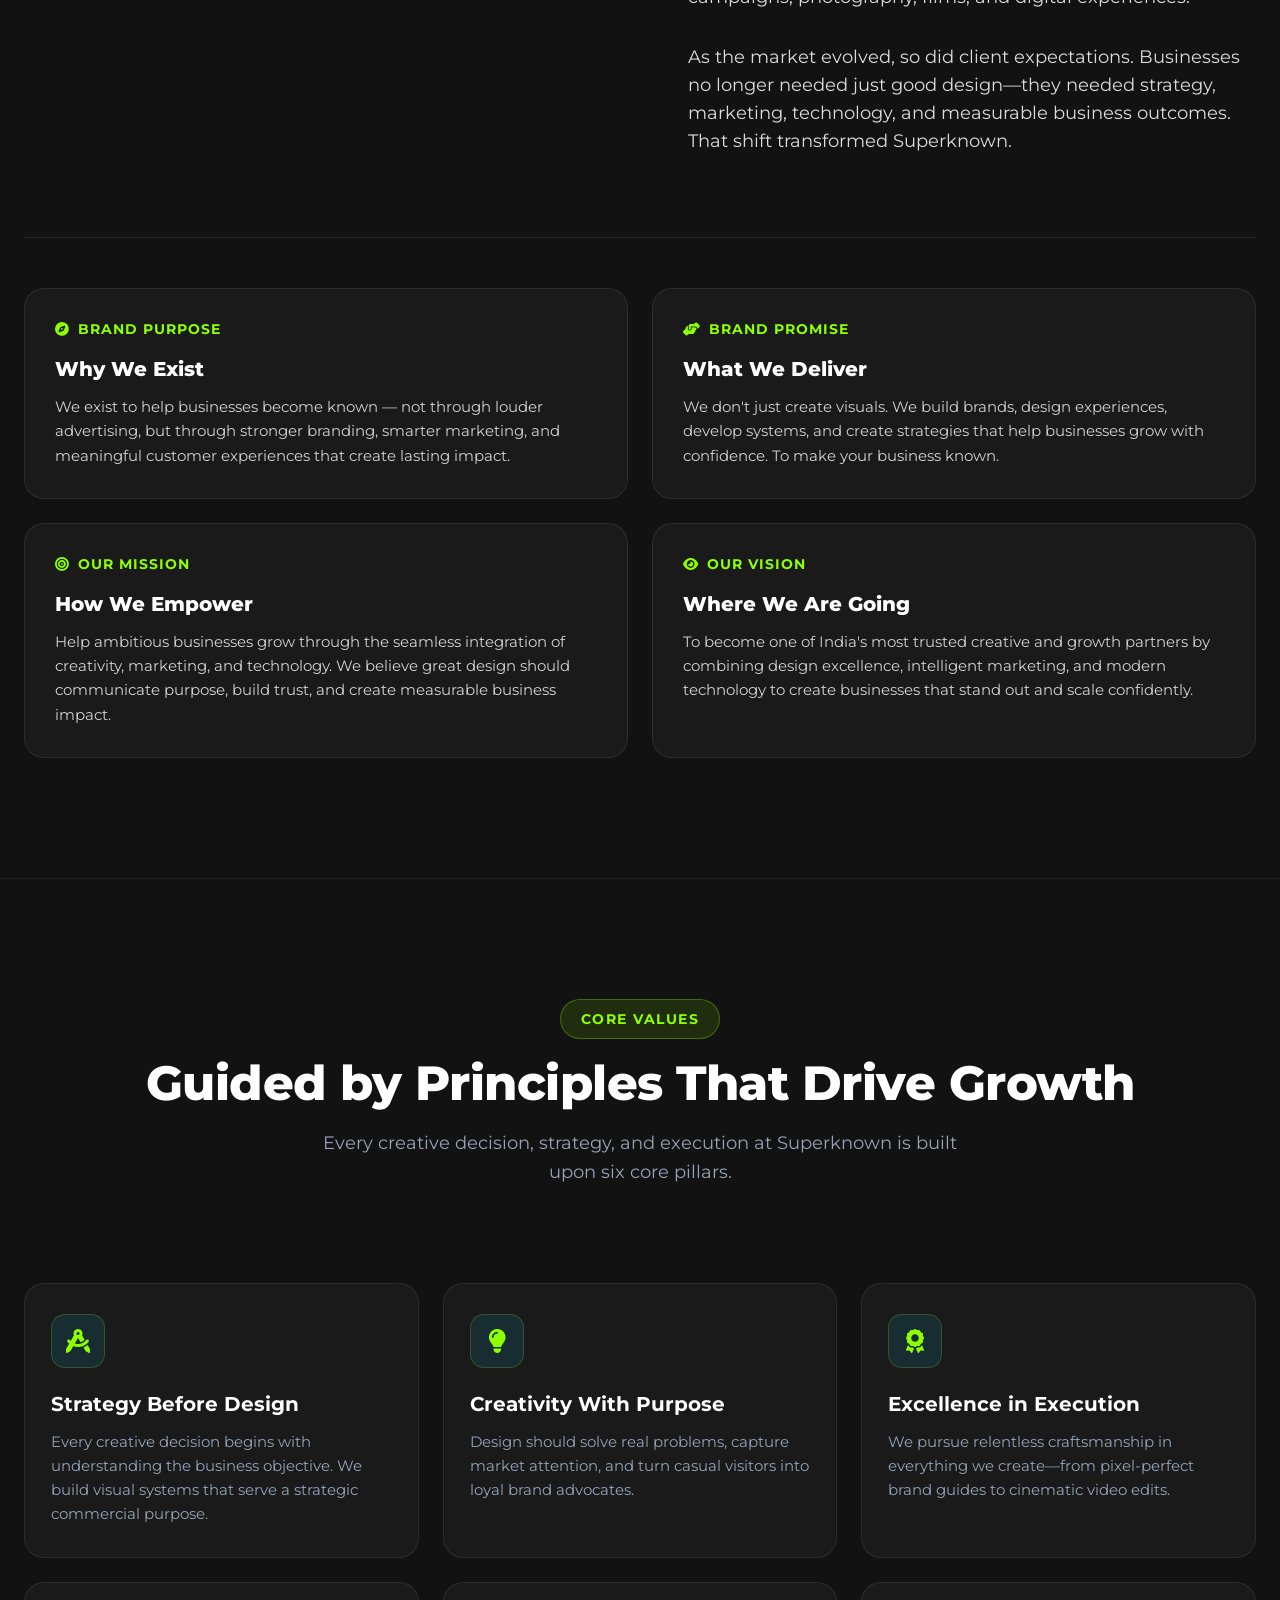
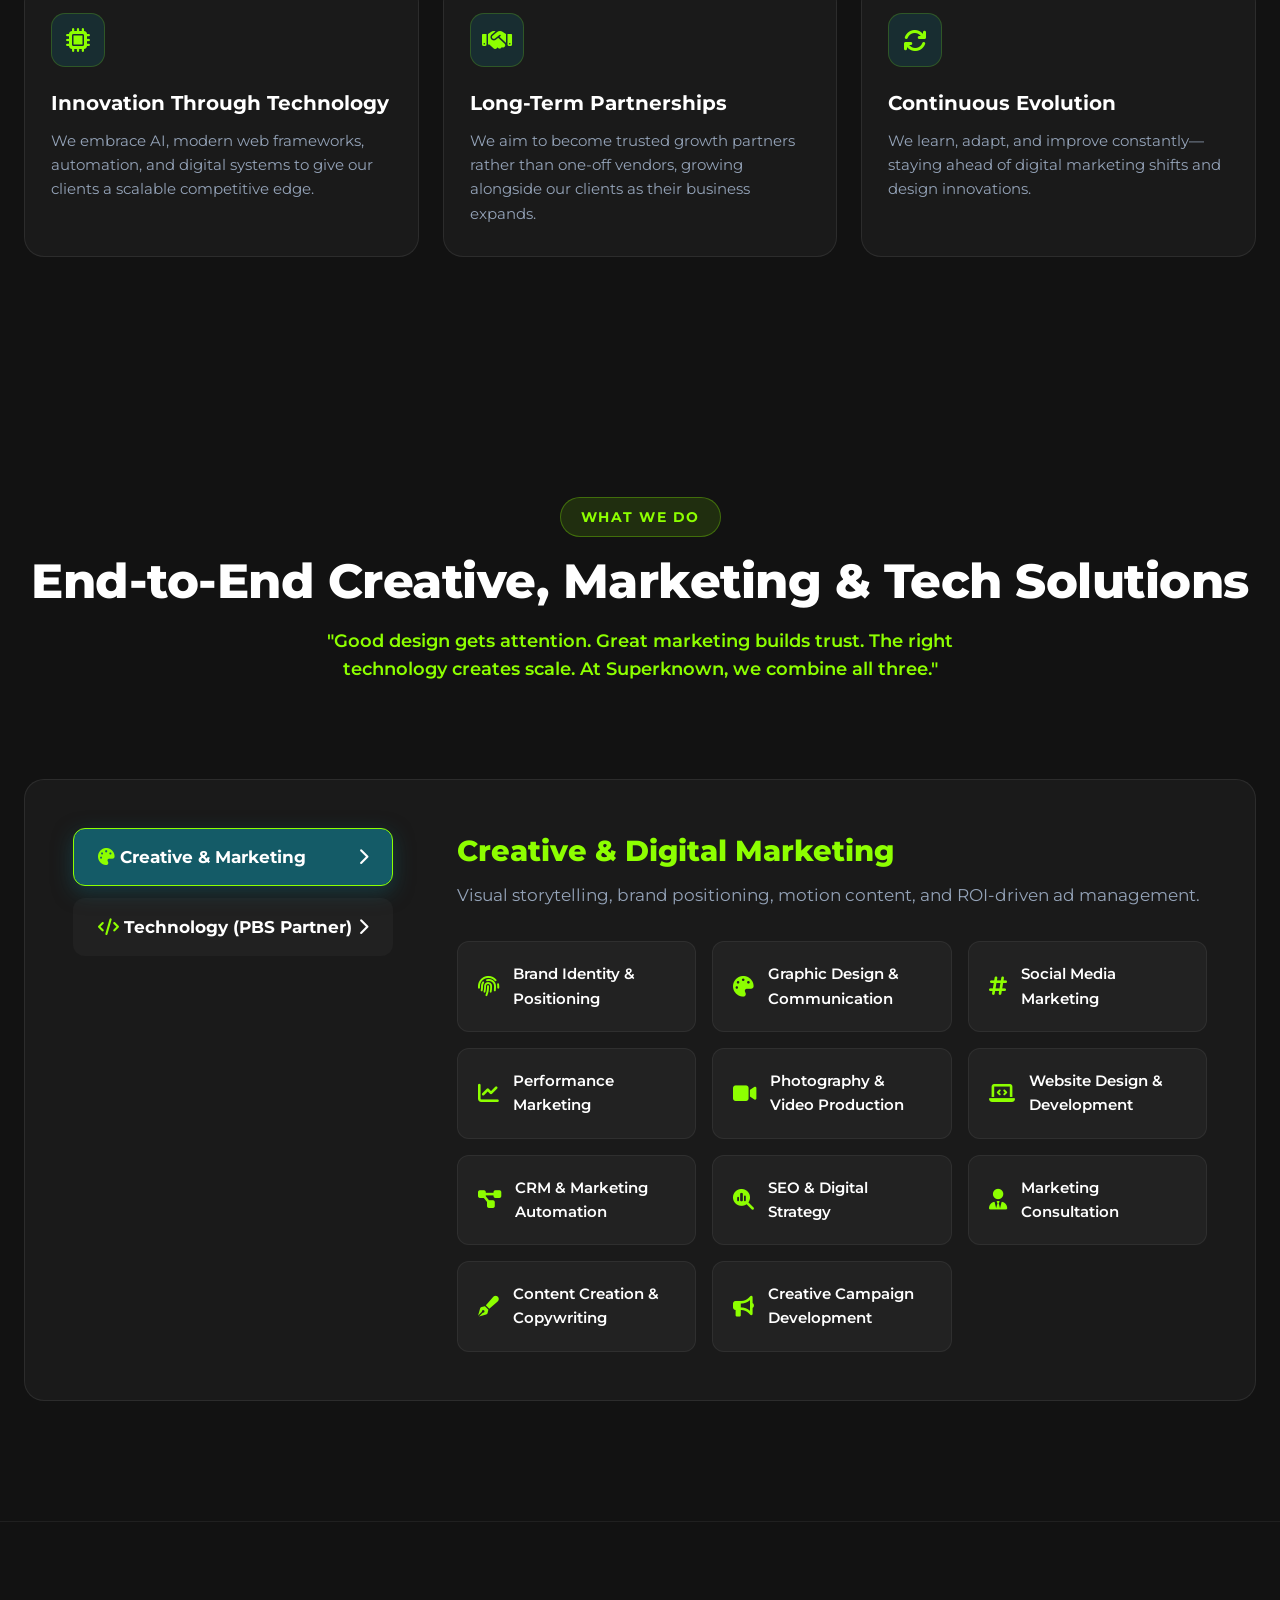
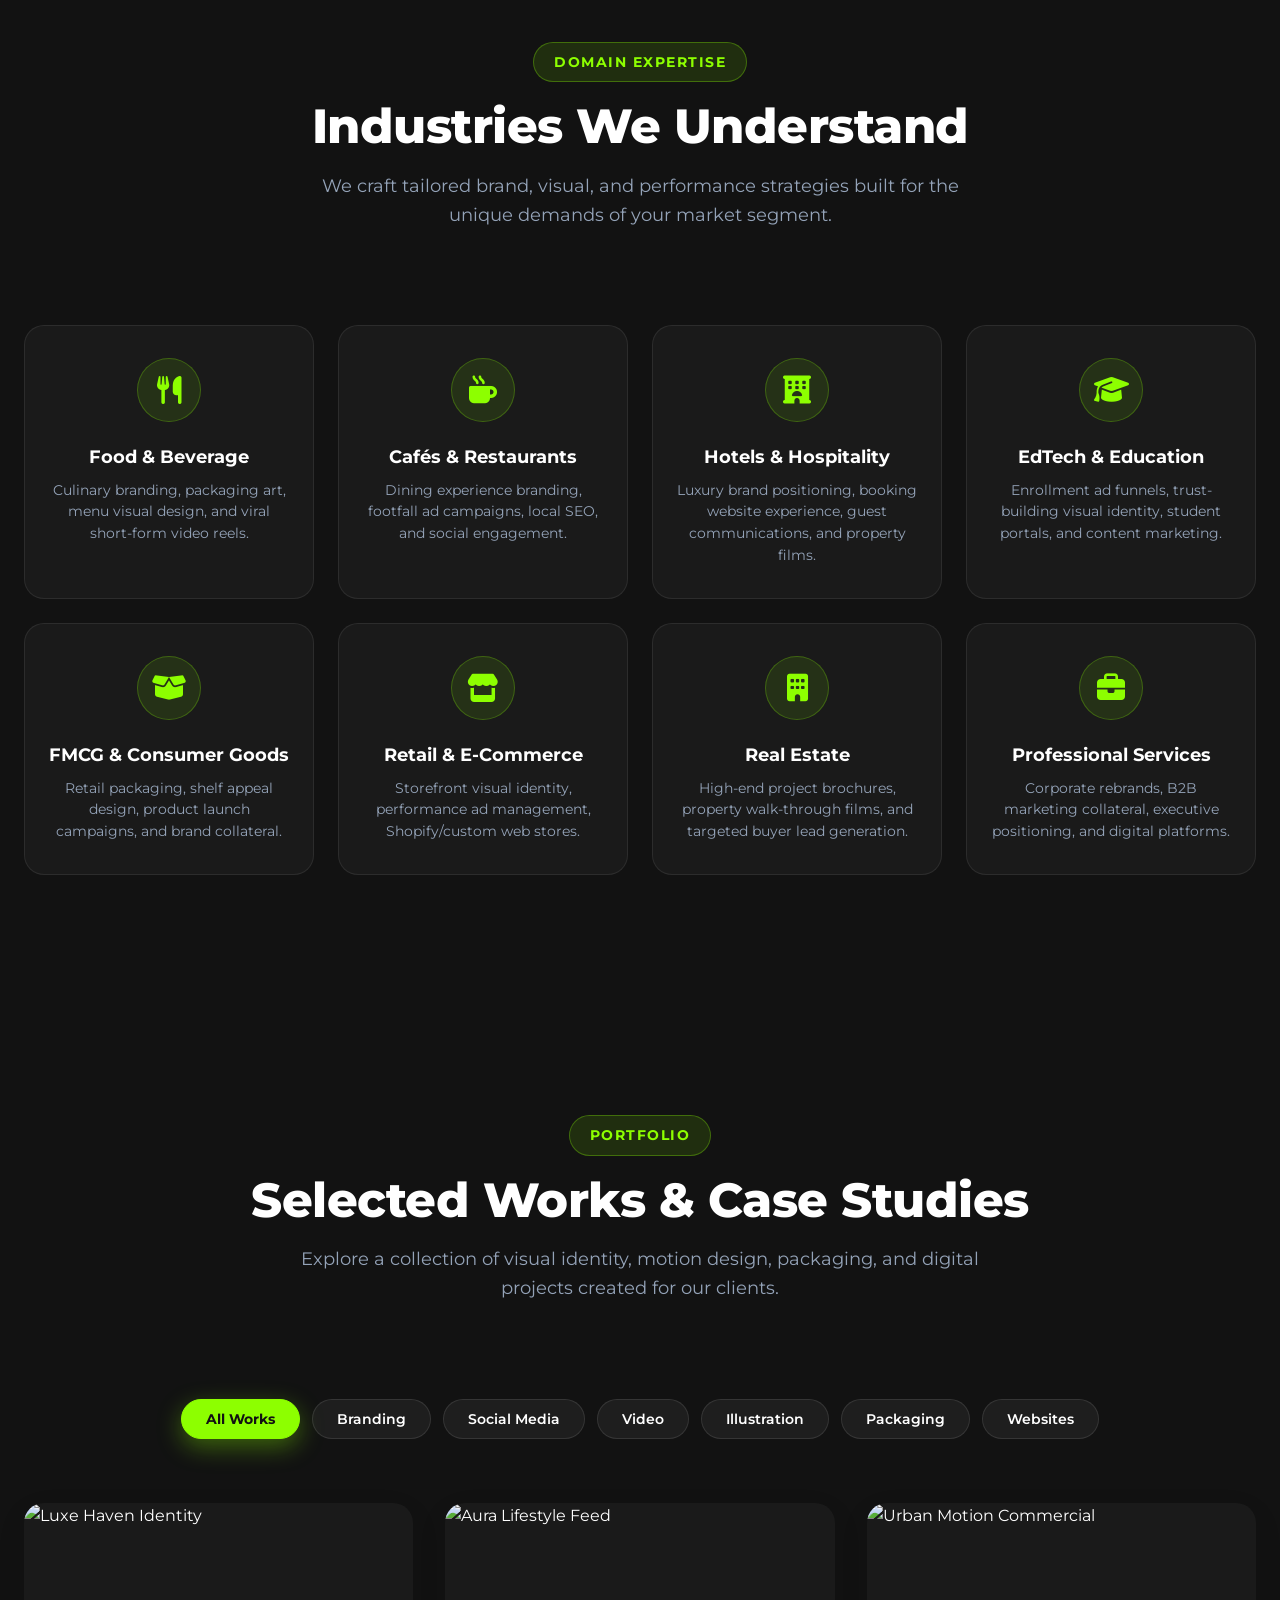
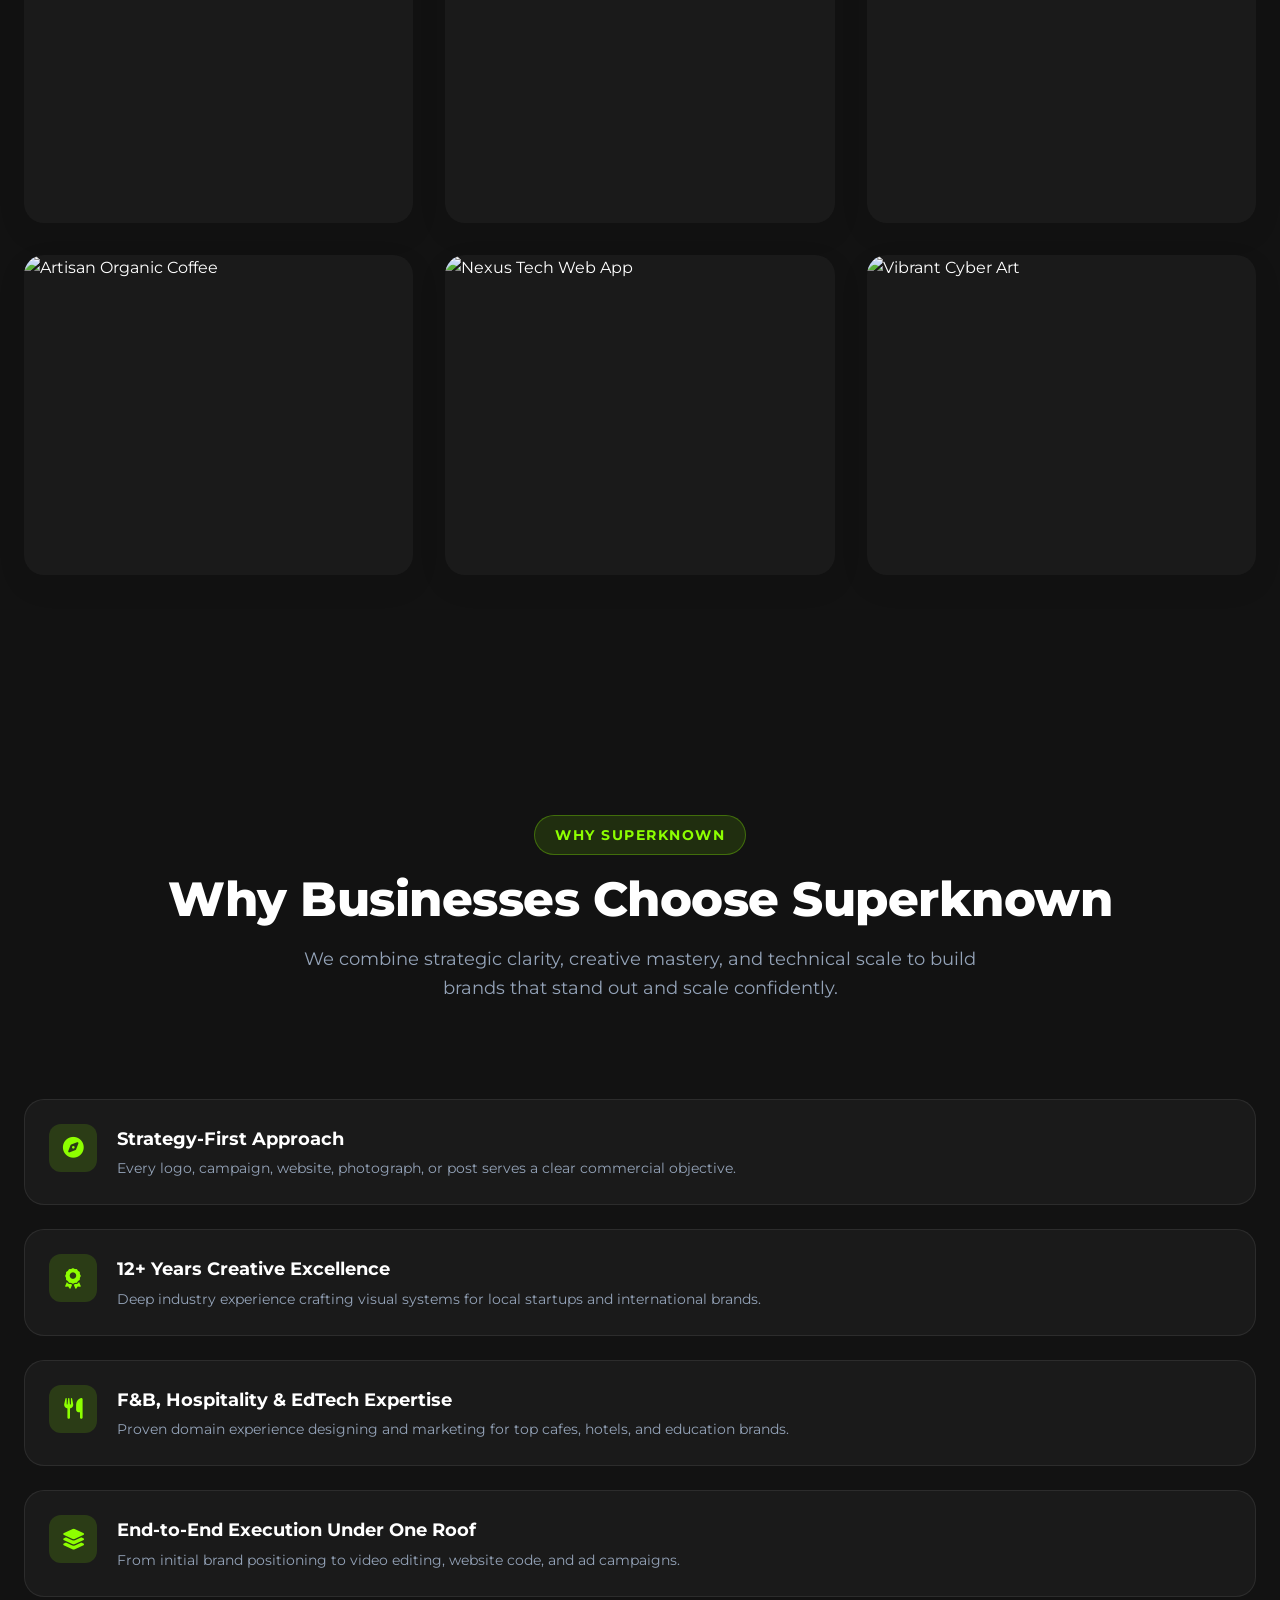
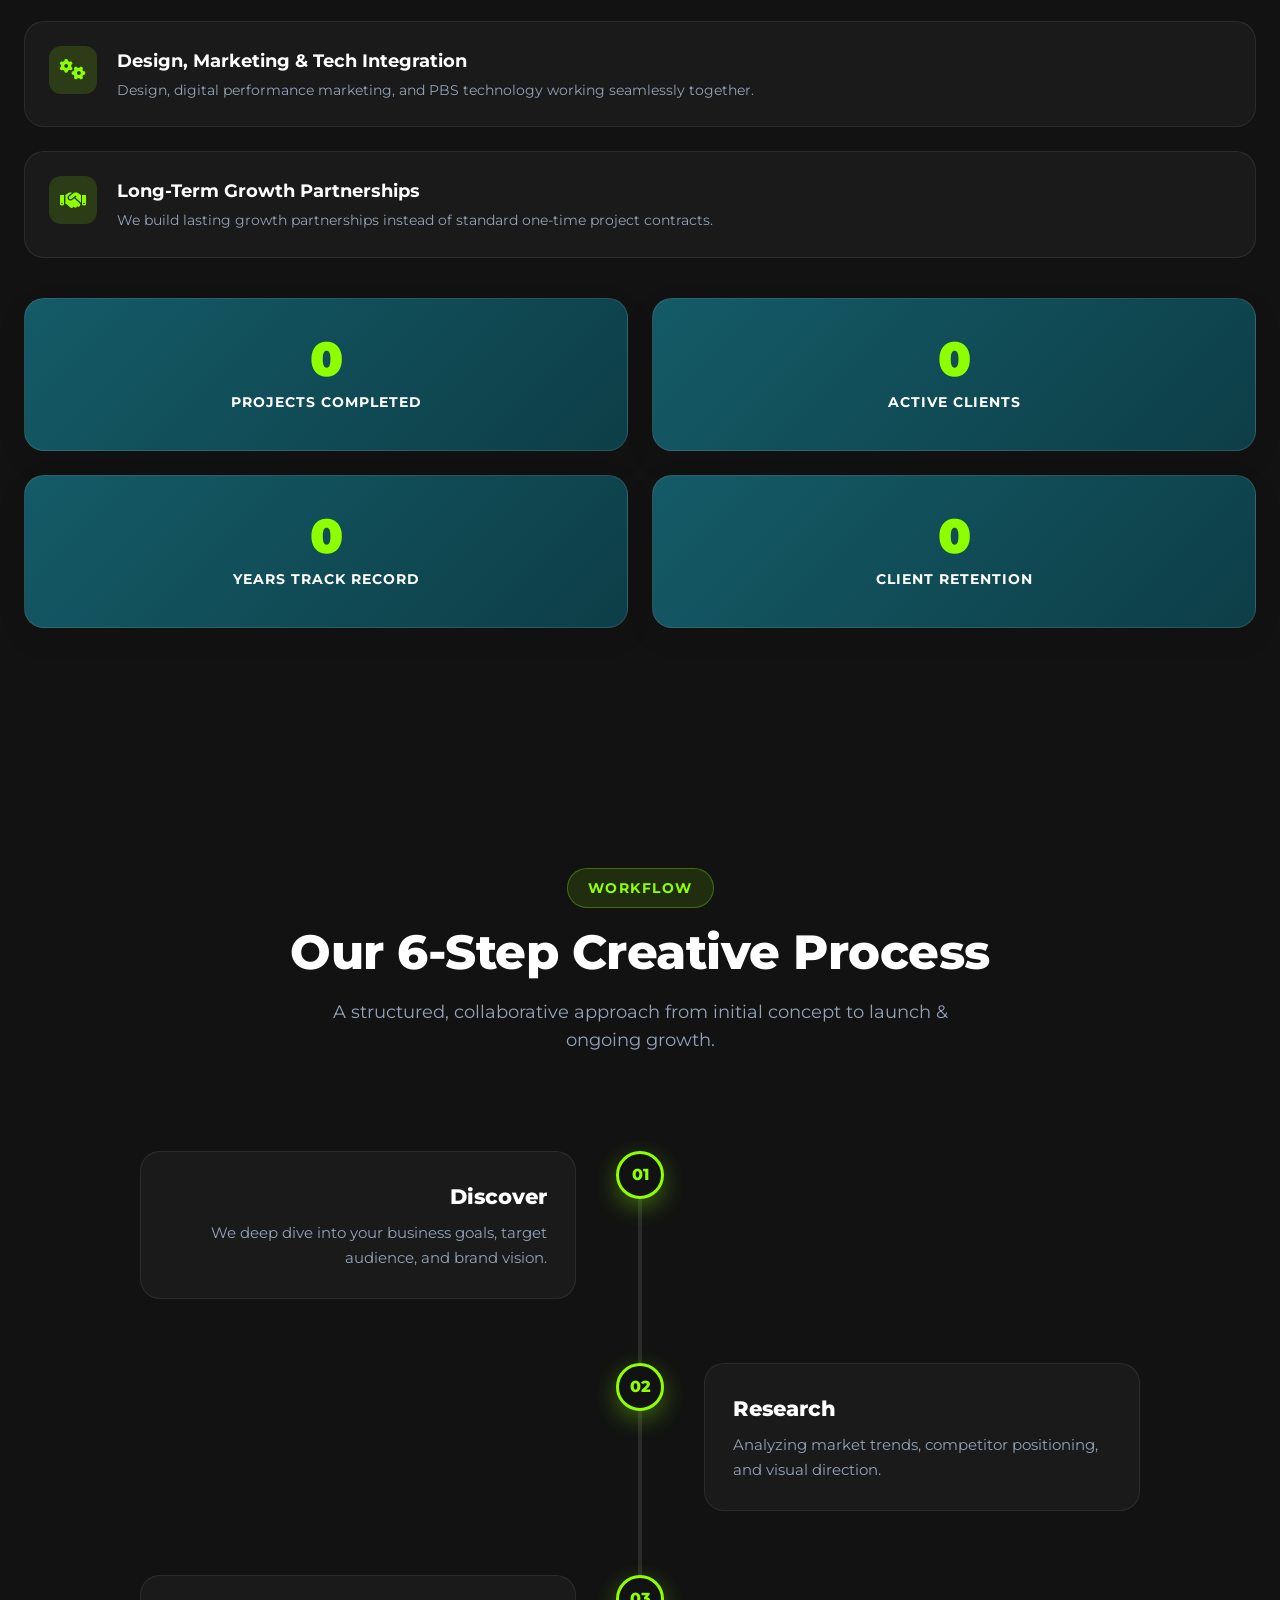
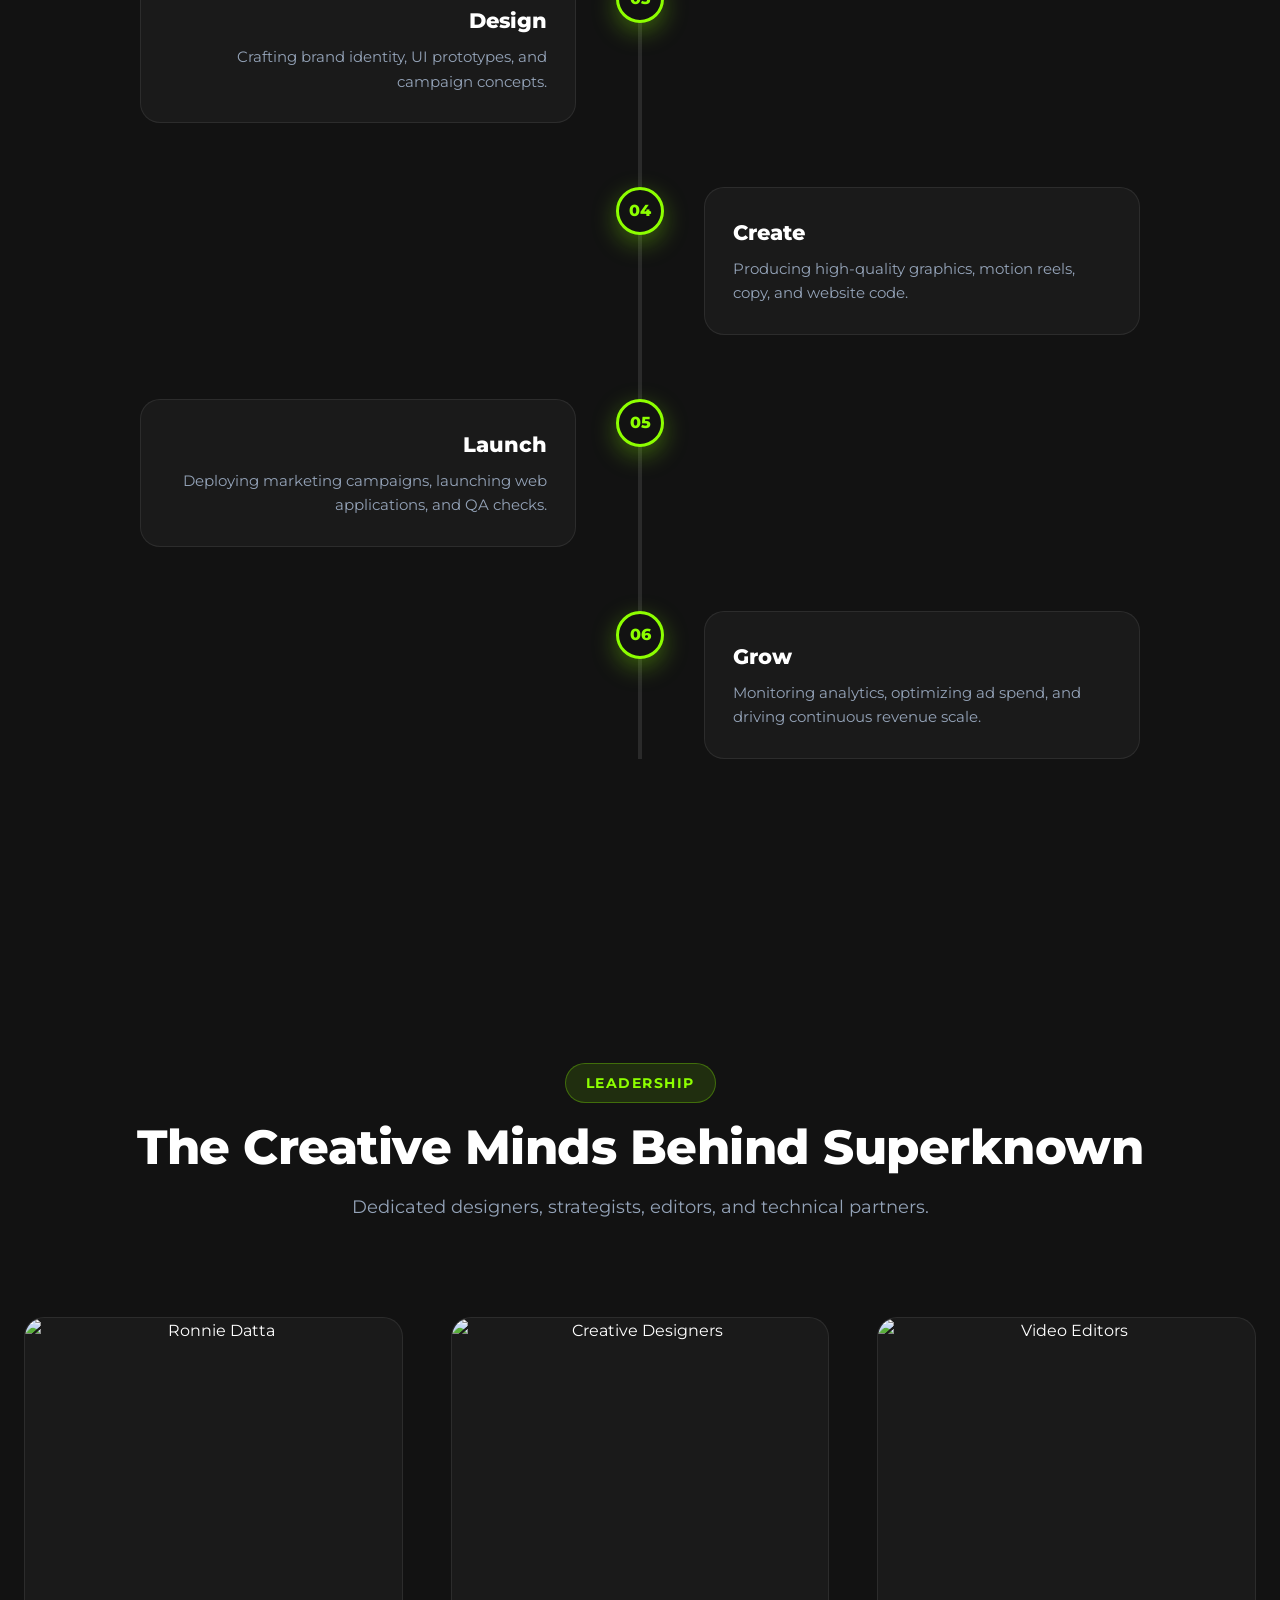
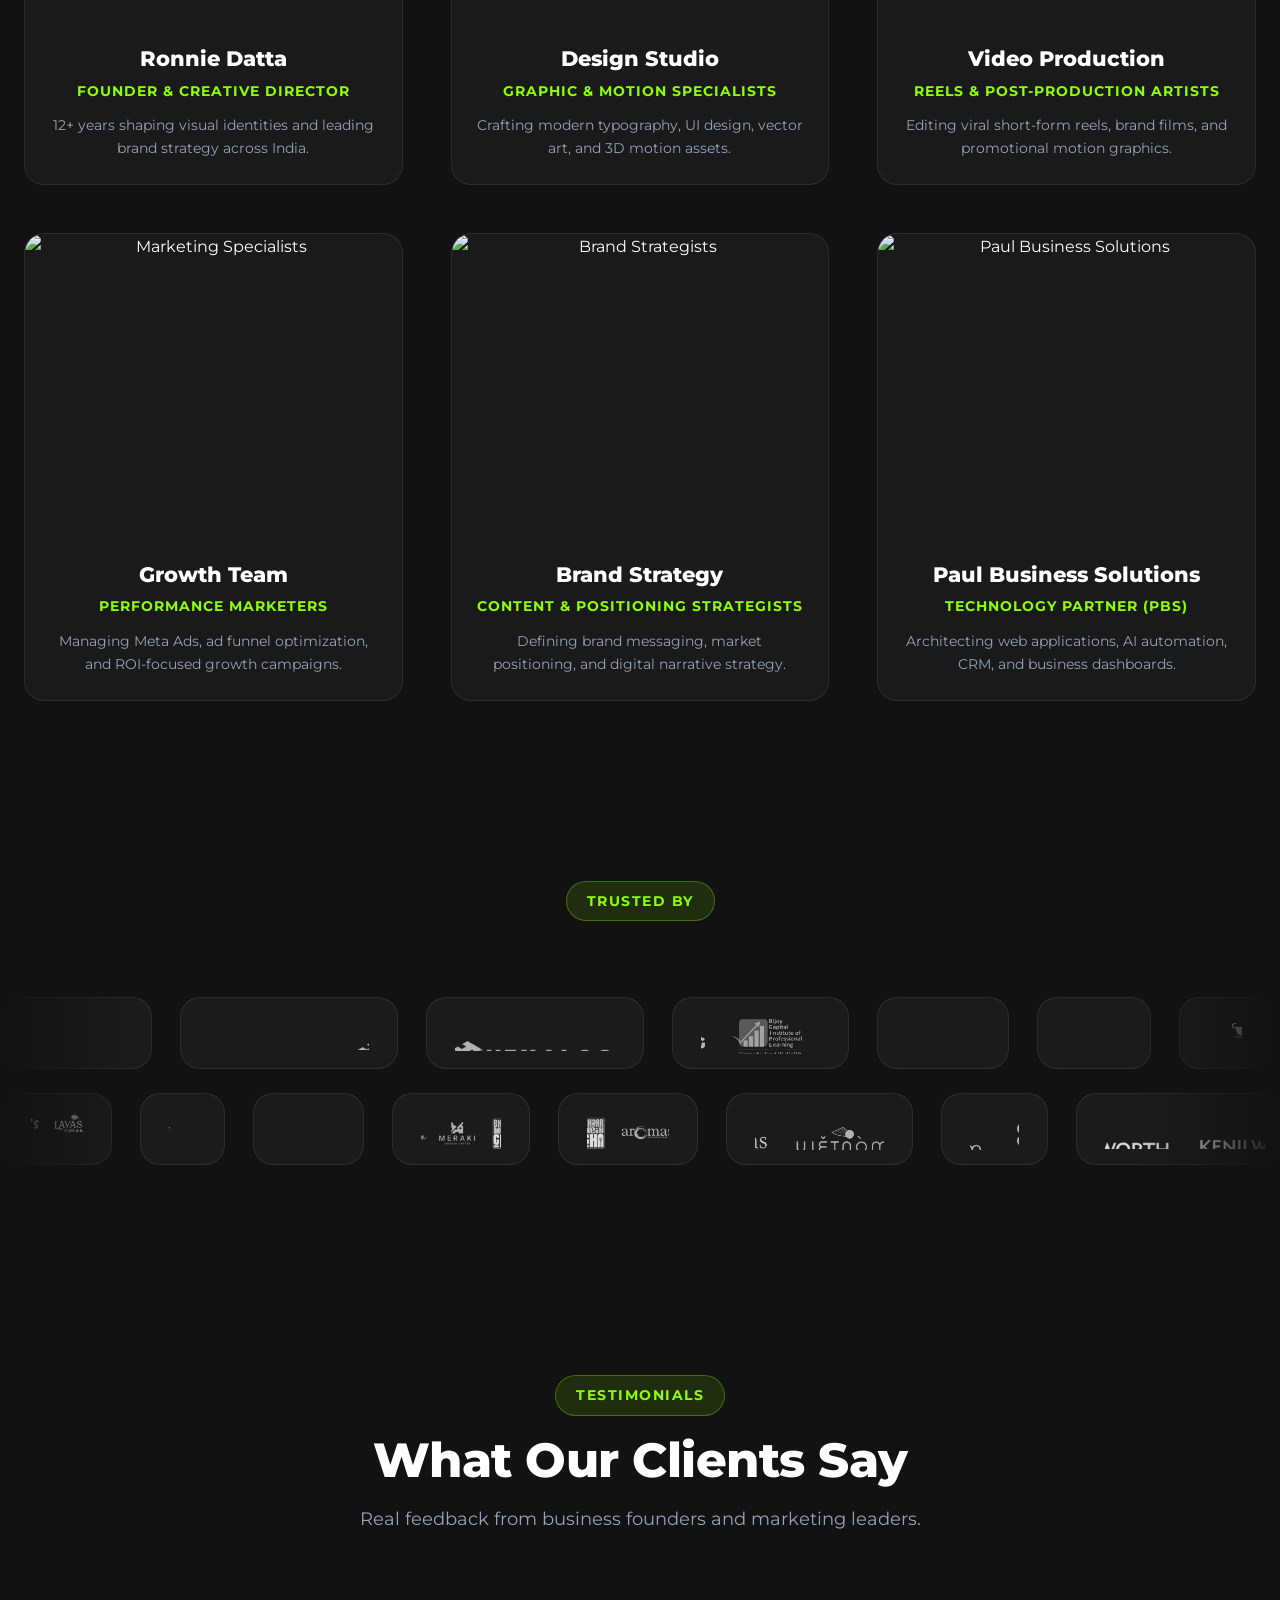
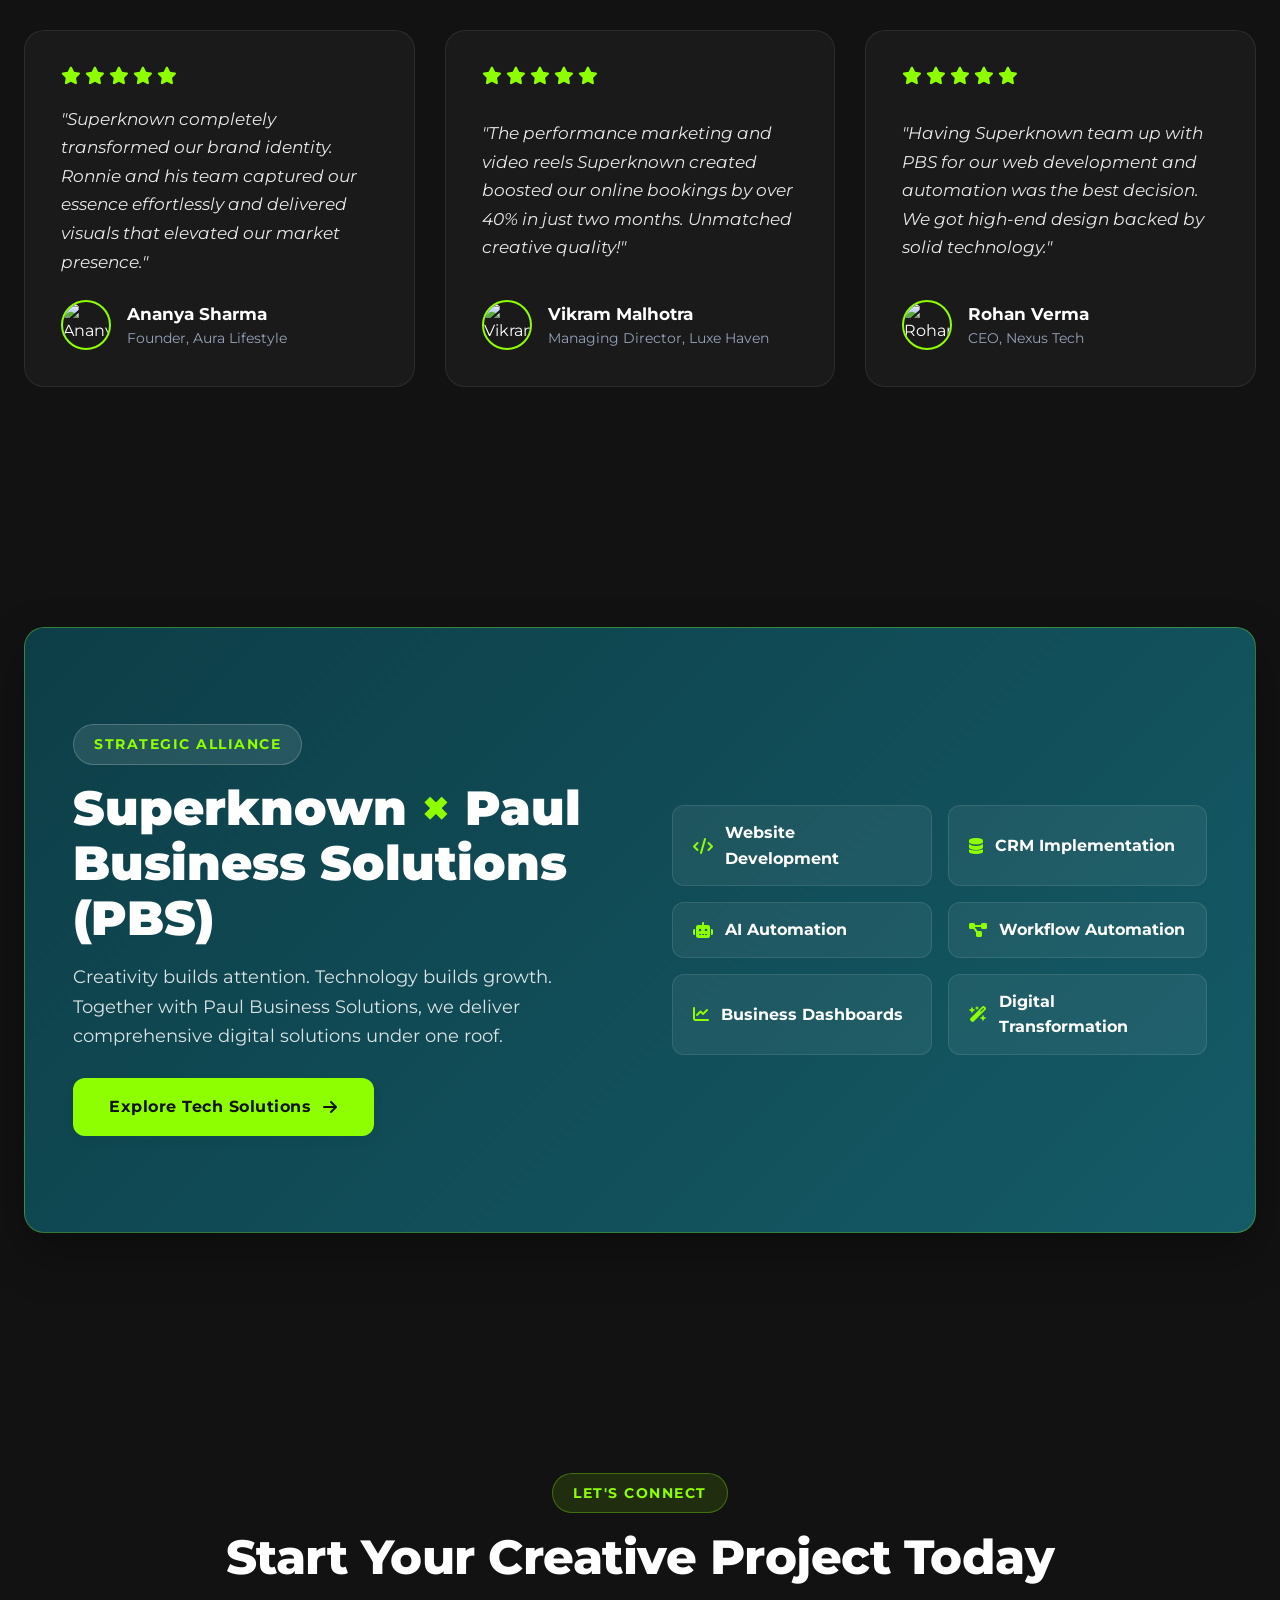
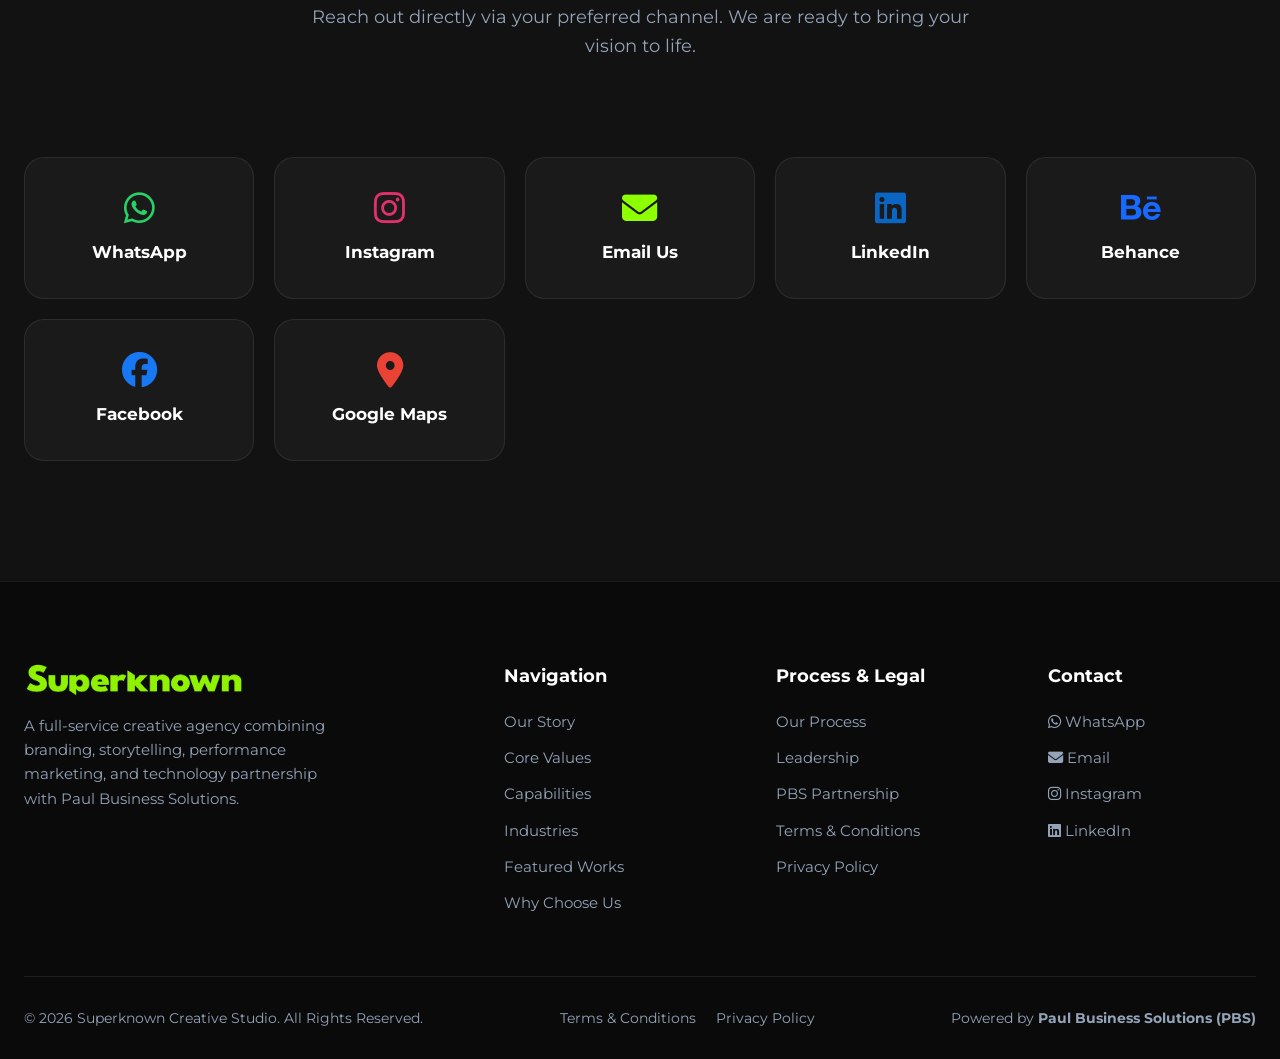
==== commit f3242041: "style: enhance 2-line client marquee animations with dual-direction infinite scroll and crisp monoch" ====
--- a/index.html
+++ b/index.html
@@ -802,8 +802,8 @@
     </div>
 
     <div class="clients-marquee-container">
-      <!-- Track 1: Right to Left (Real Client Logos 1-10) -->
-      <div class="clients-track" style="margin-bottom: 24px;">
+      <!-- Track 1: Right to Left / Leftward Scroll (Real Client Logos 1-10) -->
+      <div class="clients-track">
         <span class="client-logo"><img src="assets/images/clients/criollo.png" alt="Criollo Cafe" class="client-logo-img"></span>
         <span class="client-logo"><img src="assets/images/clients/kenilworth-hotel.png" alt="Kenilworth Hotel" class="client-logo-img"></span>
         <span class="client-logo"><img src="assets/images/clients/kenilworth-resort.png" alt="Kenilworth Resort & Spa" class="client-logo-img"></span>
--- a/css/style.css
+++ b/css/style.css
@@ -1233,7 +1233,10 @@
   overflow: hidden;
   white-space: nowrap;
   position: relative;
-  padding: 20px 0;
+  padding: 30px 0;
+  display: flex;
+  flex-direction: column;
+  gap: 24px;
 }
 
 .clients-marquee-container::before,
@@ -1241,9 +1244,9 @@
   content: '';
   position: absolute;
   top: 0;
-  width: 120px;
+  width: 140px;
   height: 100%;
-  z-index: 2;
+  z-index: 3;
   pointer-events: none;
 }
 
@@ -1260,12 +1263,13 @@
 .clients-track {
   display: inline-flex;
   align-items: center;
-  gap: 60px;
-  animation: marquee 25s linear infinite;
+  gap: 28px;
+  animation: marquee 30s linear infinite;
+  width: max-content;
 }
 
 .clients-track.reverse {
-  animation: marqueeReverse 25s linear infinite;
+  animation: marqueeReverse 30s linear infinite;
 }
 
 .clients-track:hover {
@@ -1286,22 +1290,33 @@
   display: inline-flex;
   align-items: center;
   justify-content: center;
-  padding: 0 10px;
+  padding: 14px 28px;
+  background: rgba(255, 255, 255, 0.04);
+  border: 1px solid rgba(255, 255, 255, 0.08);
+  border-radius: var(--radius-card);
+  transition: var(--transition-normal);
+  flex-shrink: 0;
+}
+
+.client-logo:hover {
+  background: rgba(141, 255, 0, 0.08);
+  border-color: var(--color-accent);
+  transform: translateY(-4px);
+}
+
+.client-logo-img {
+  height: 42px;
+  width: auto;
+  max-width: 160px;
+  object-fit: contain;
+  filter: brightness(0) invert(1);
+  opacity: 0.85;
   transition: var(--transition-fast);
 }
 
-.client-logo-img {
-  height: 48px;
-  width: auto;
-  max-width: 180px;
-  object-fit: contain;
-  filter: opacity(0.85);
-  transition: var(--transition-fast);
-}
-
 .client-logo:hover .client-logo-img {
-  filter: opacity(1);
-  transform: scale(1.1);
+  opacity: 1;
+  transform: scale(1.08);
 }
 
 /* ==========================================================================
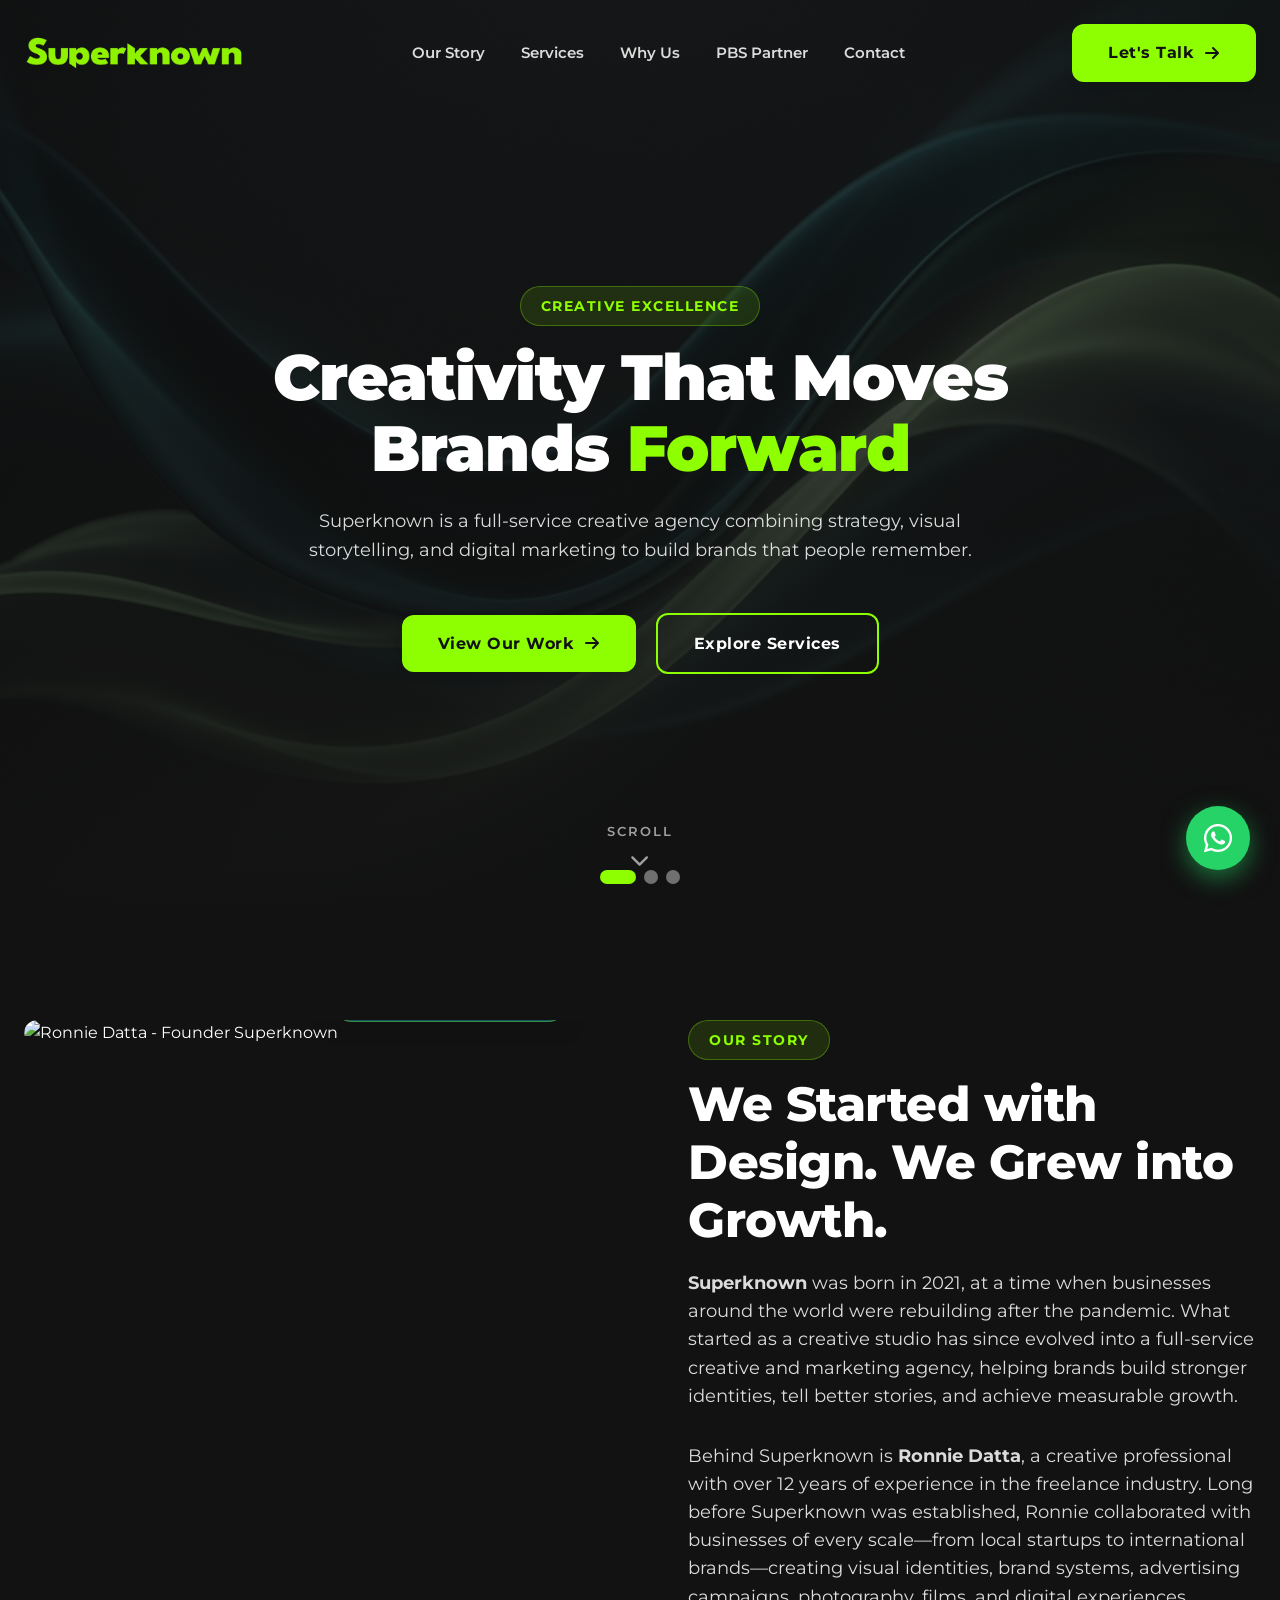
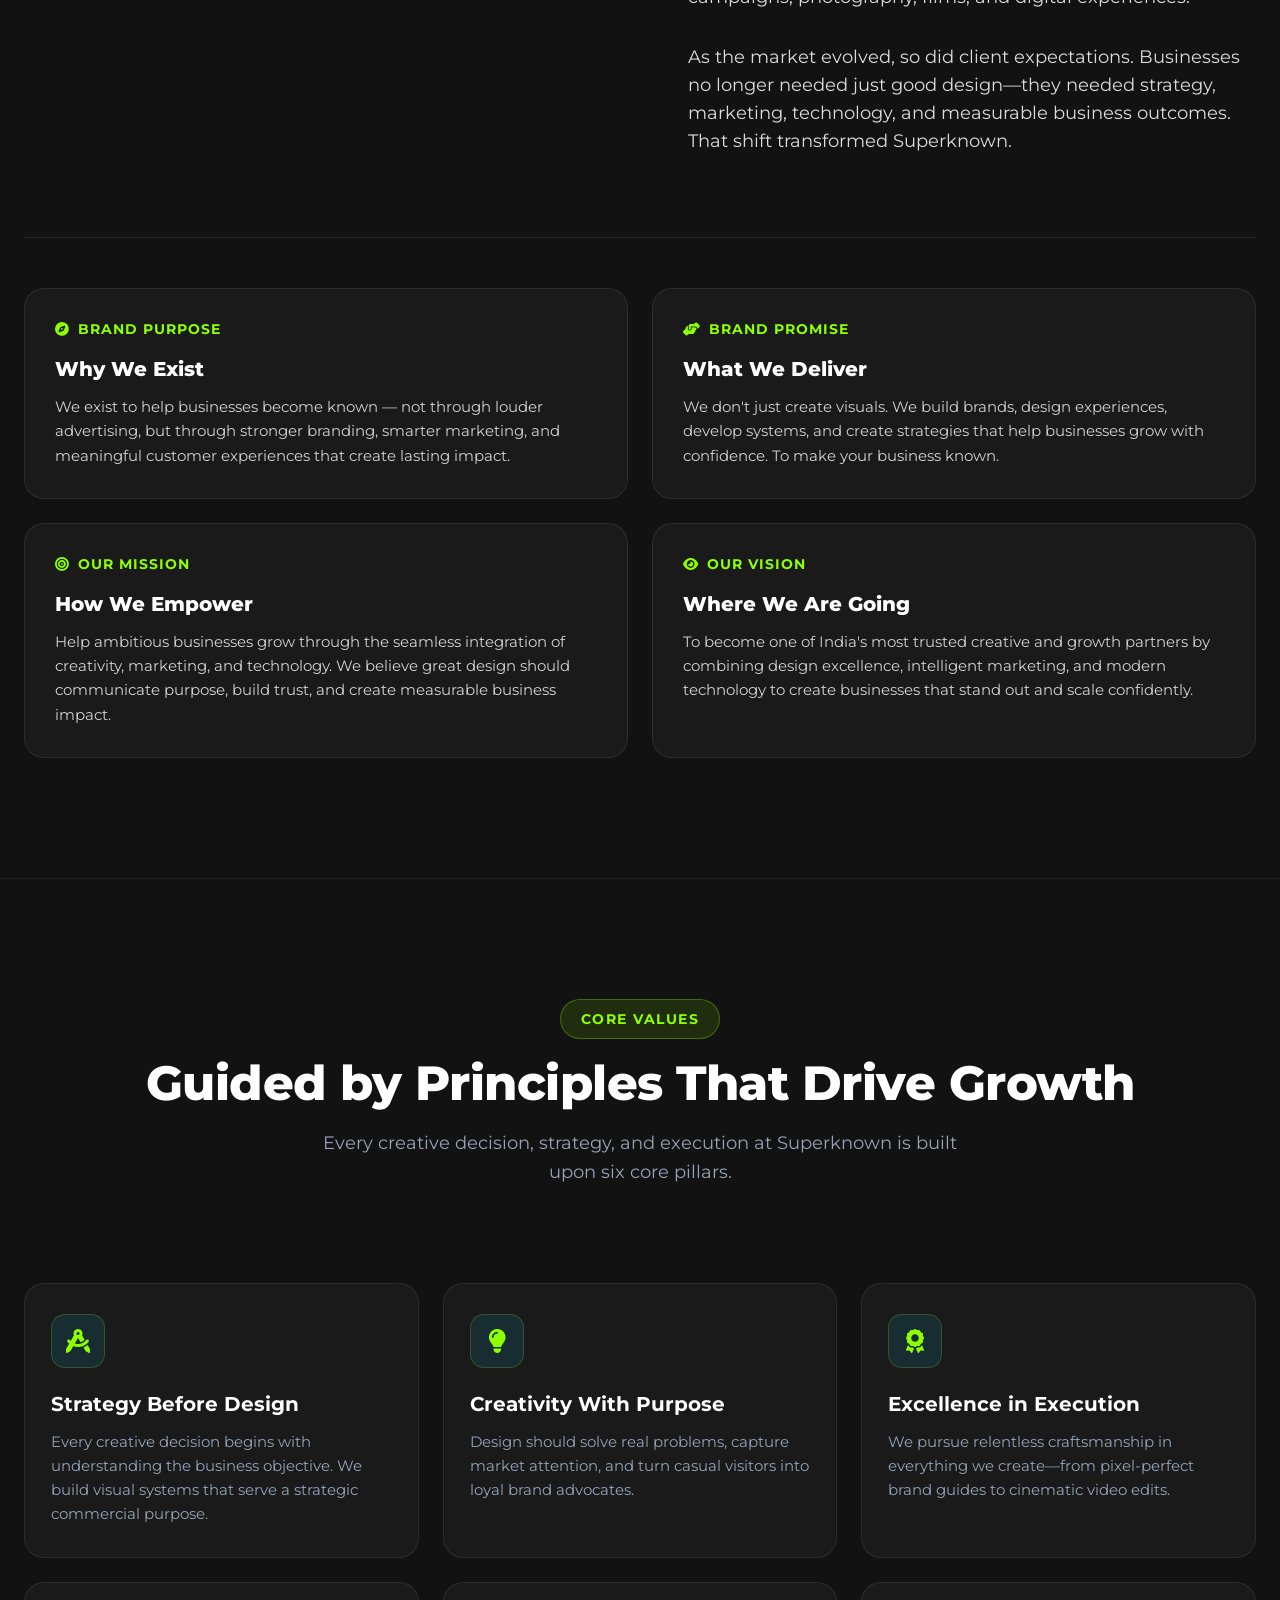
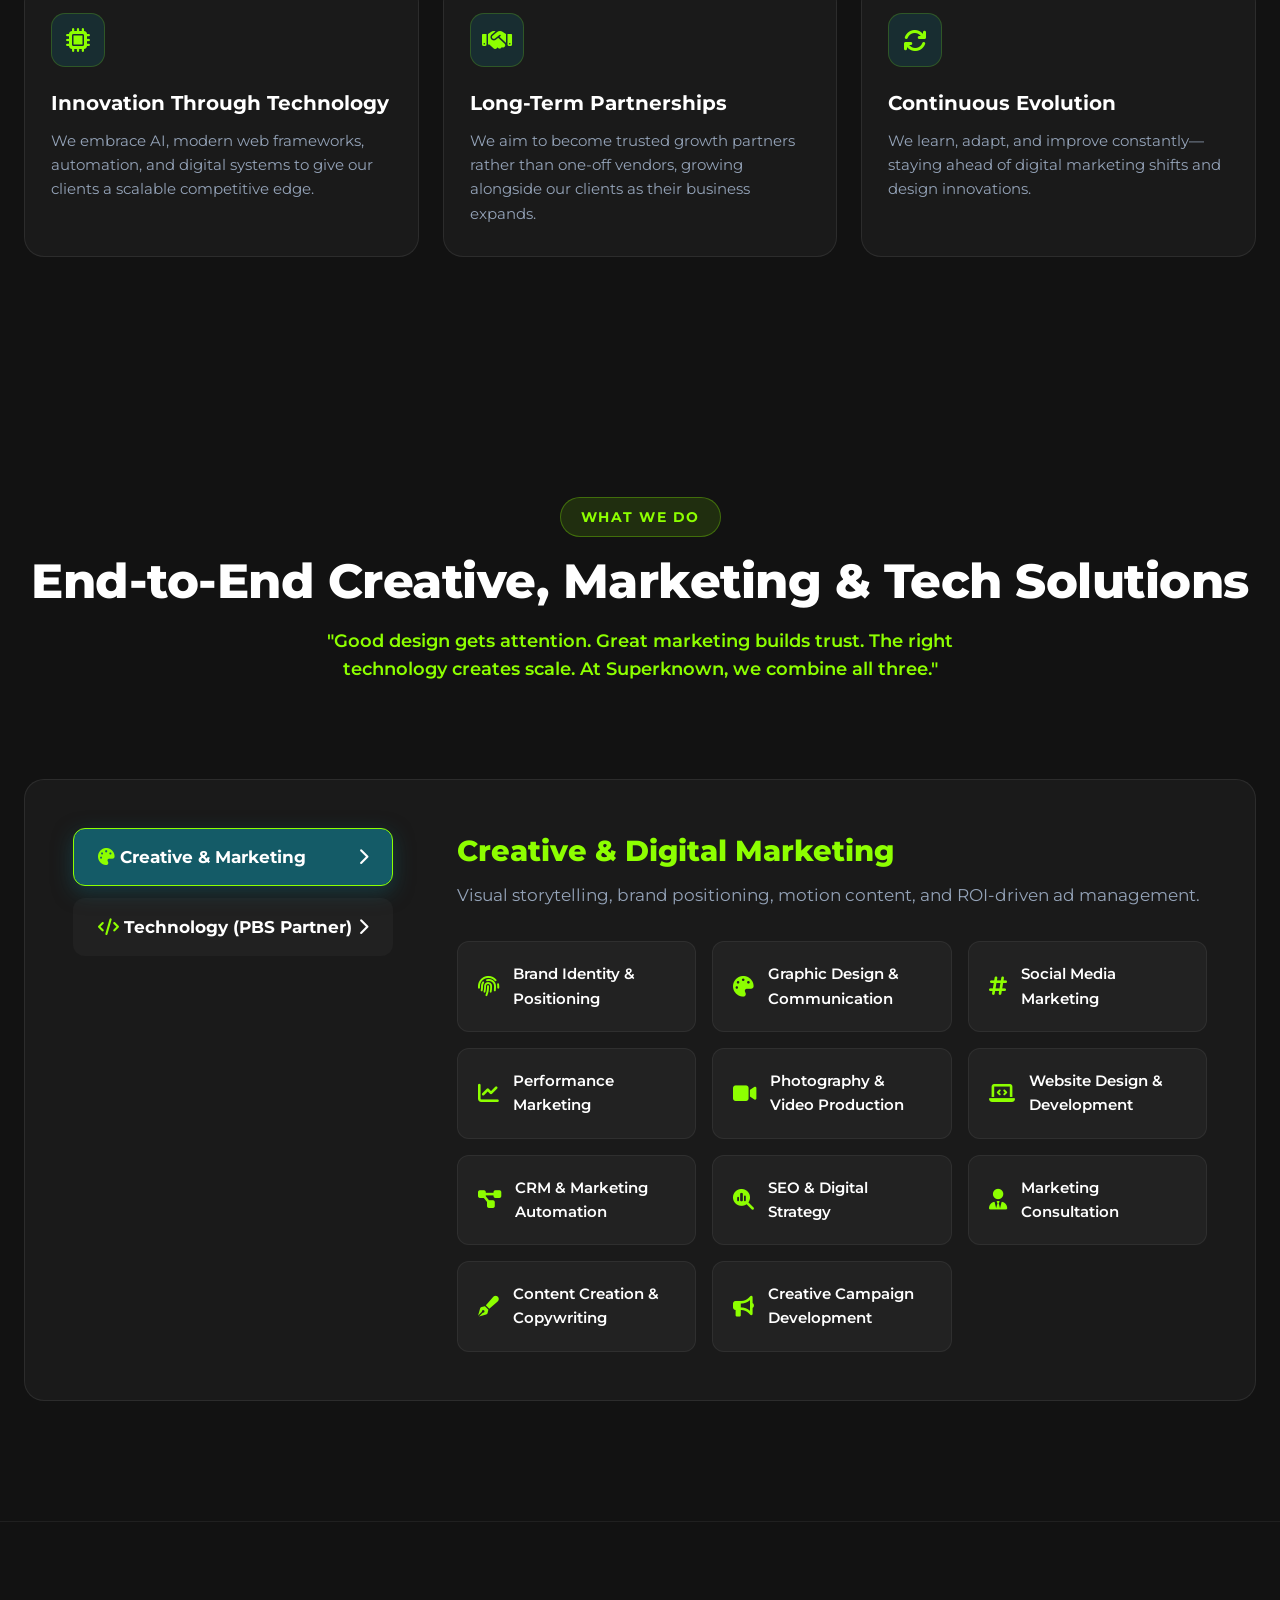
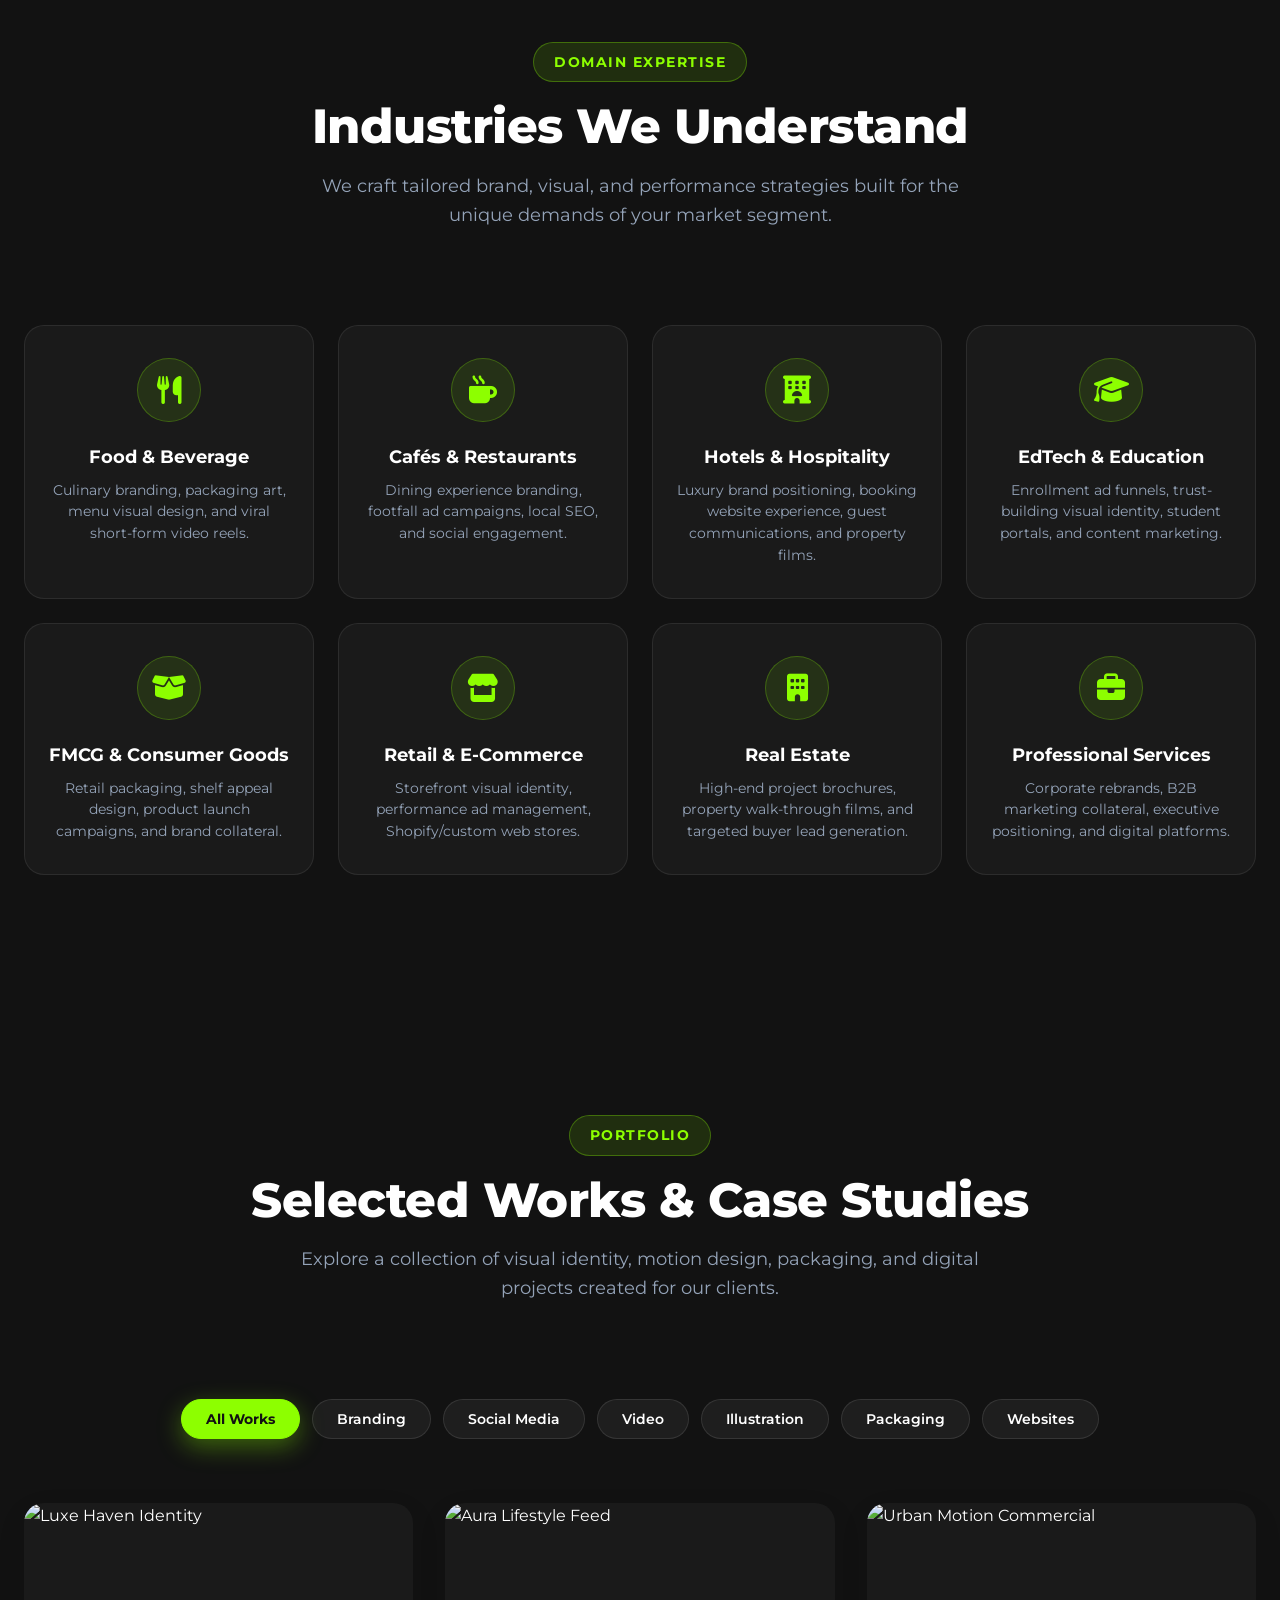
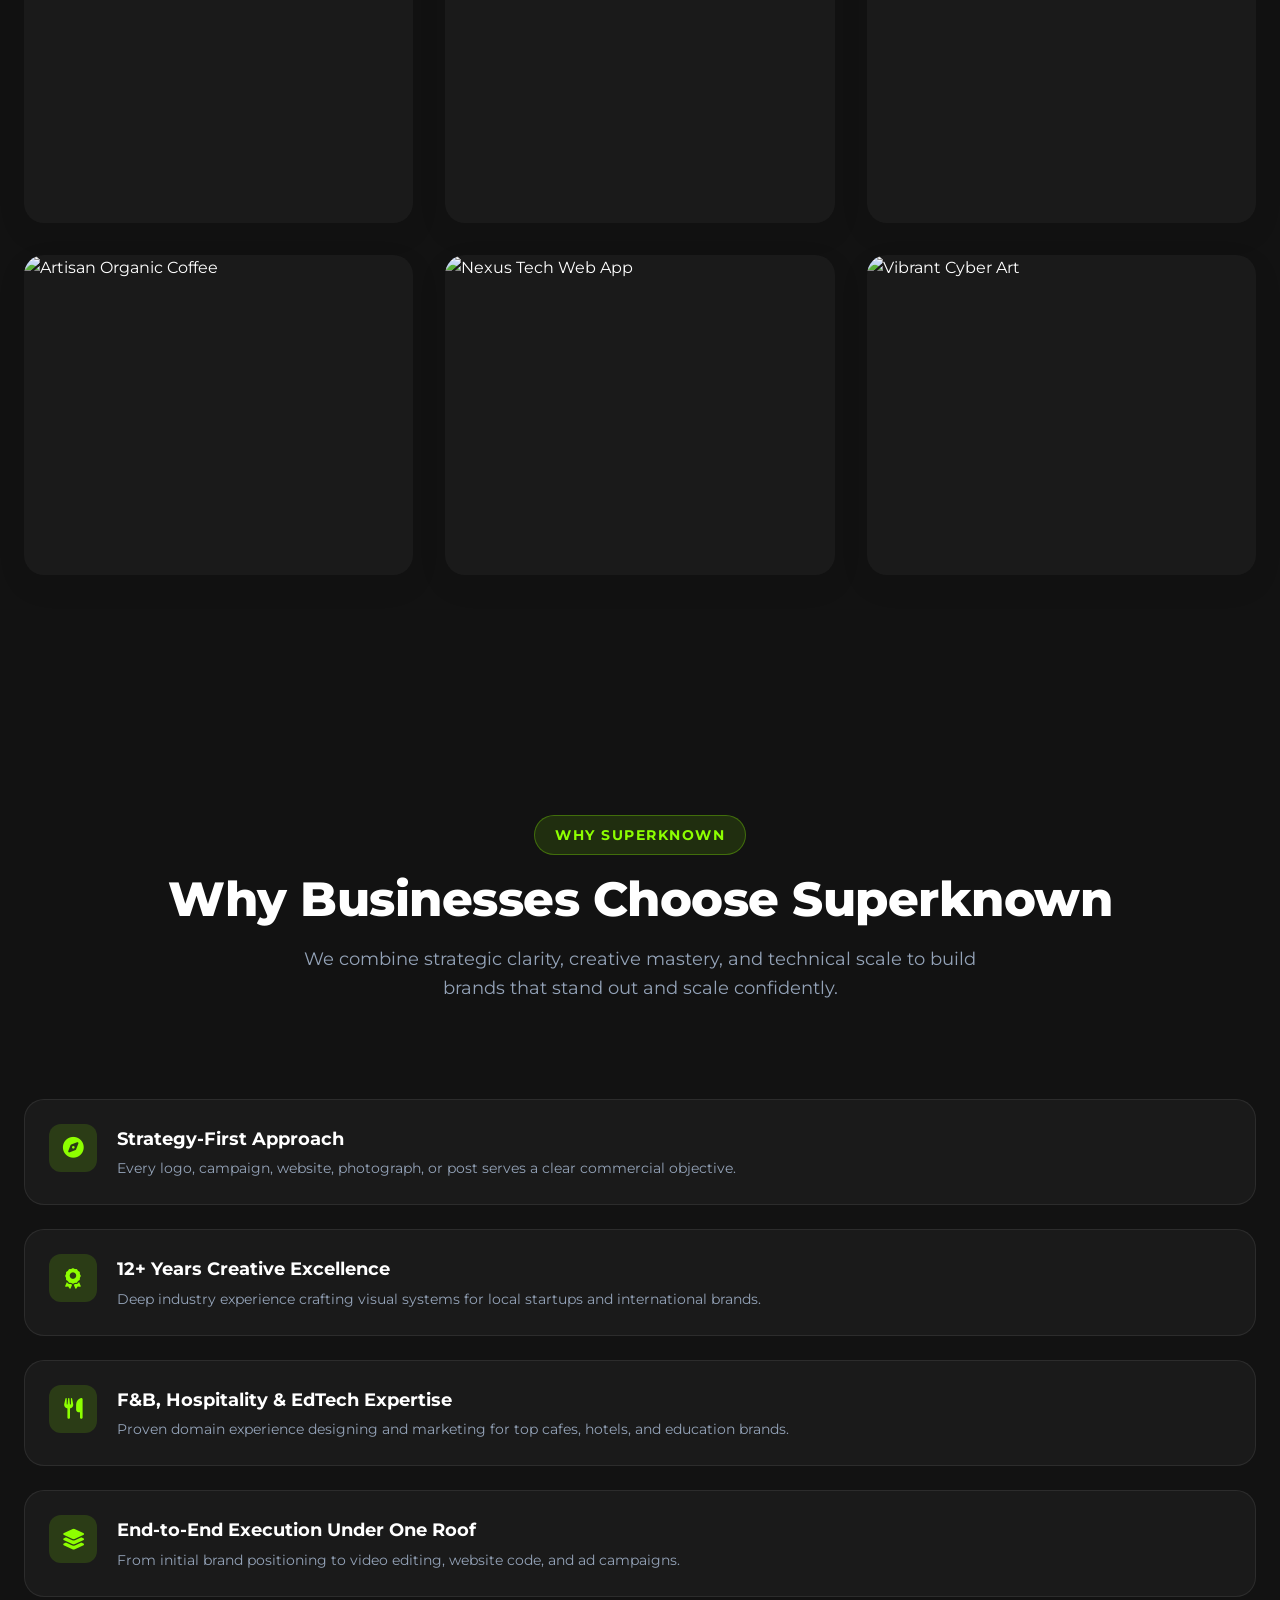
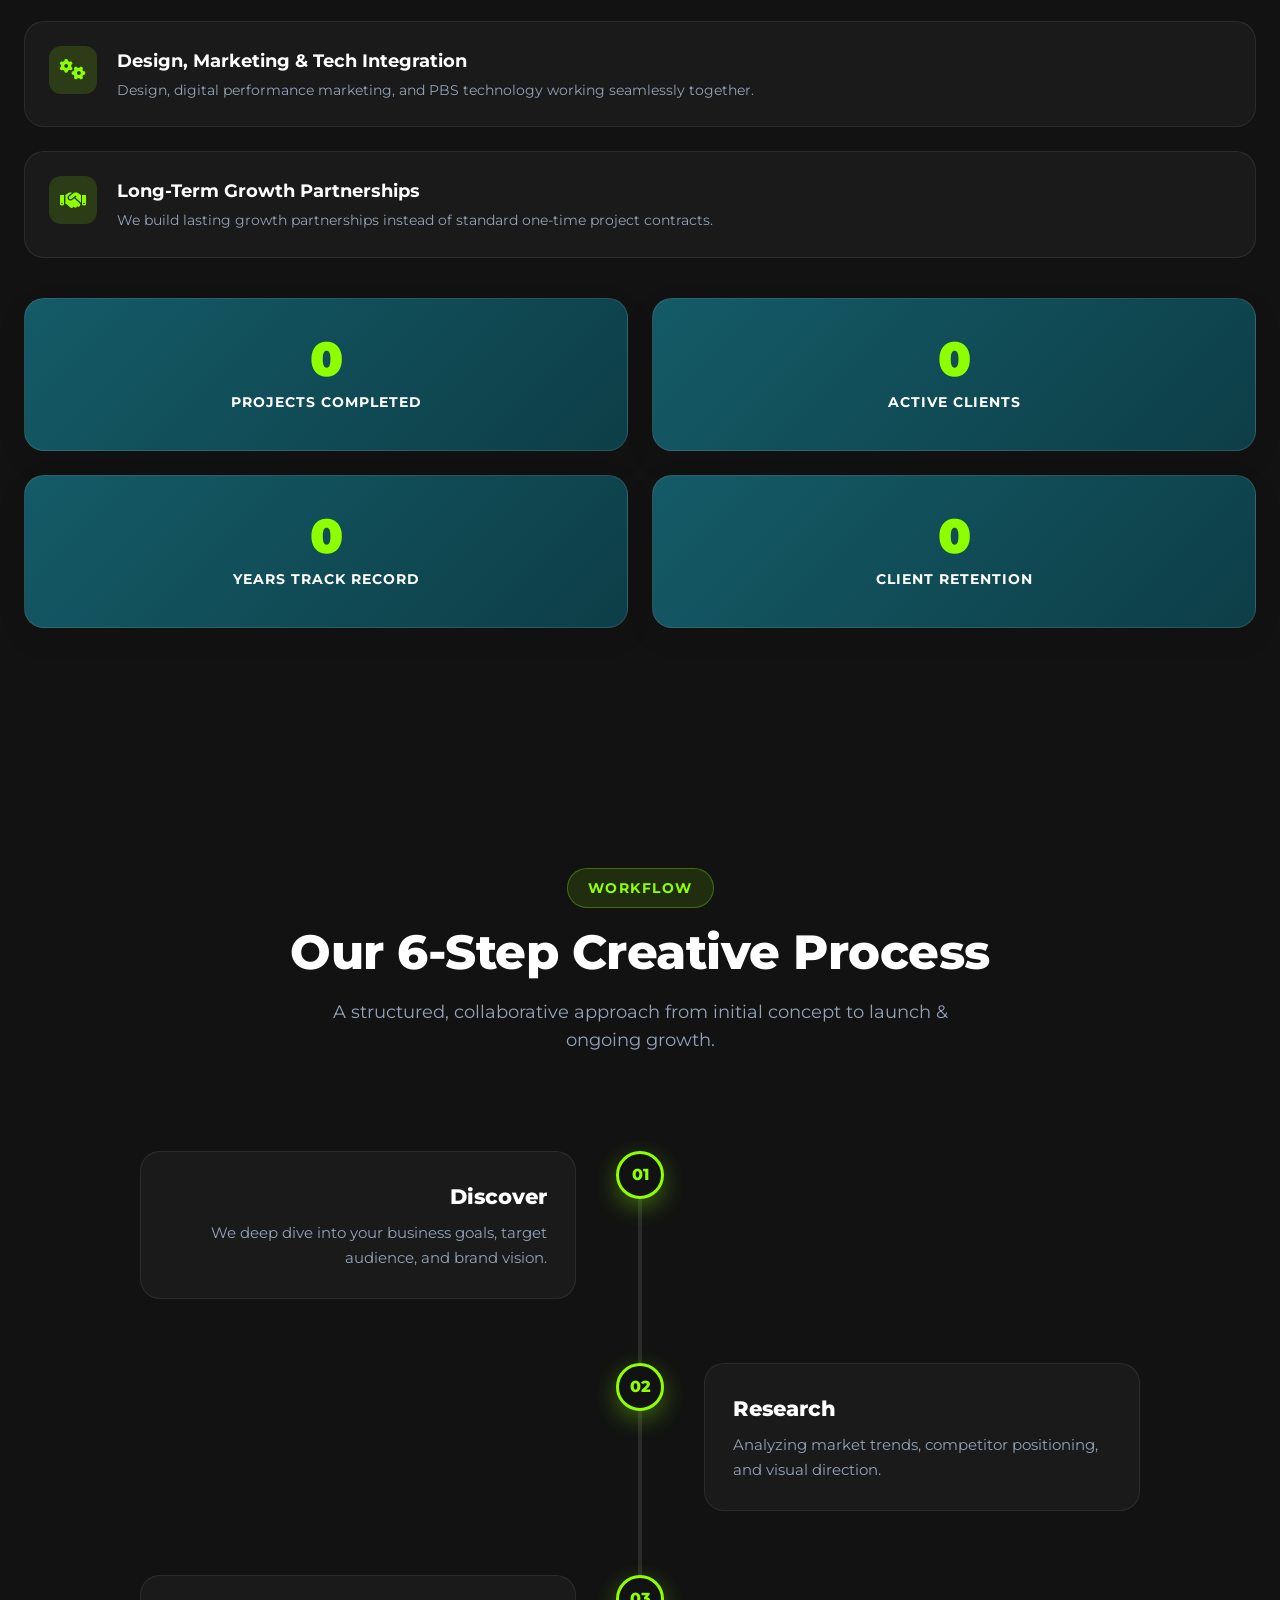
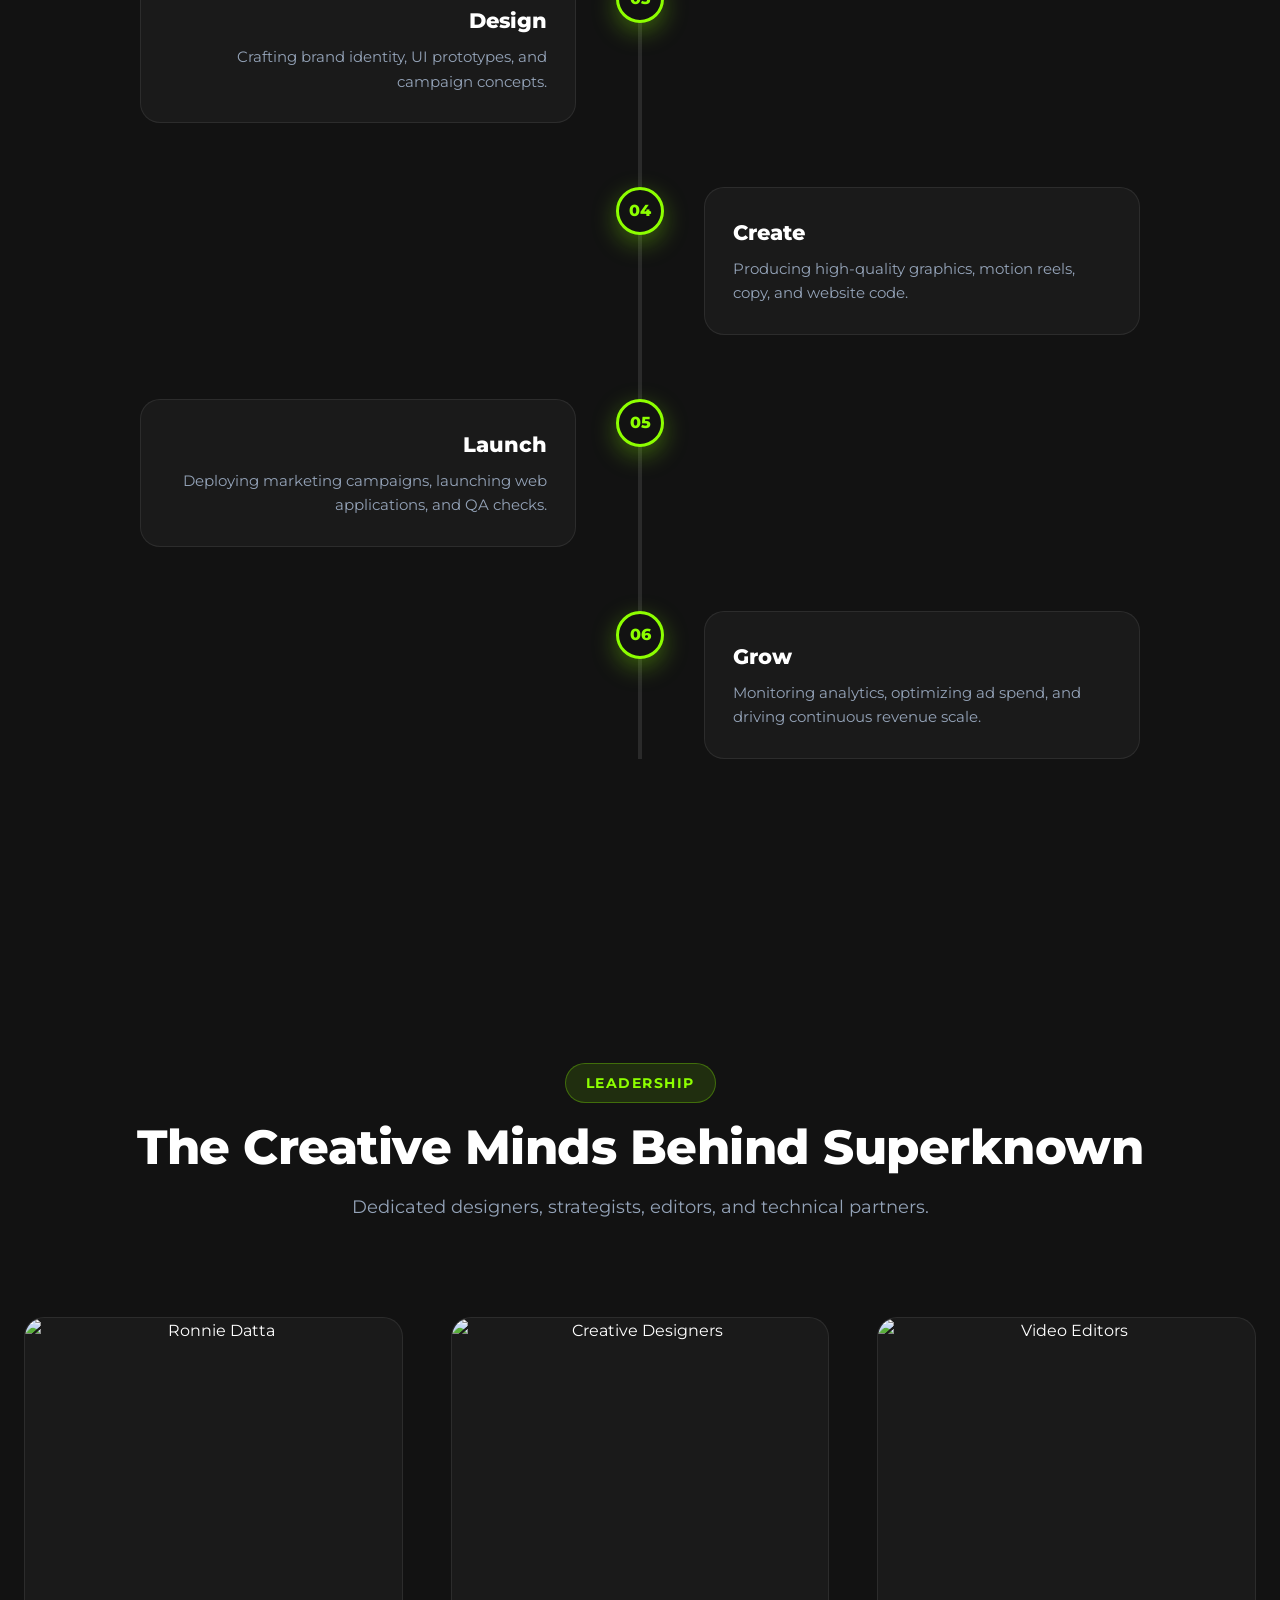
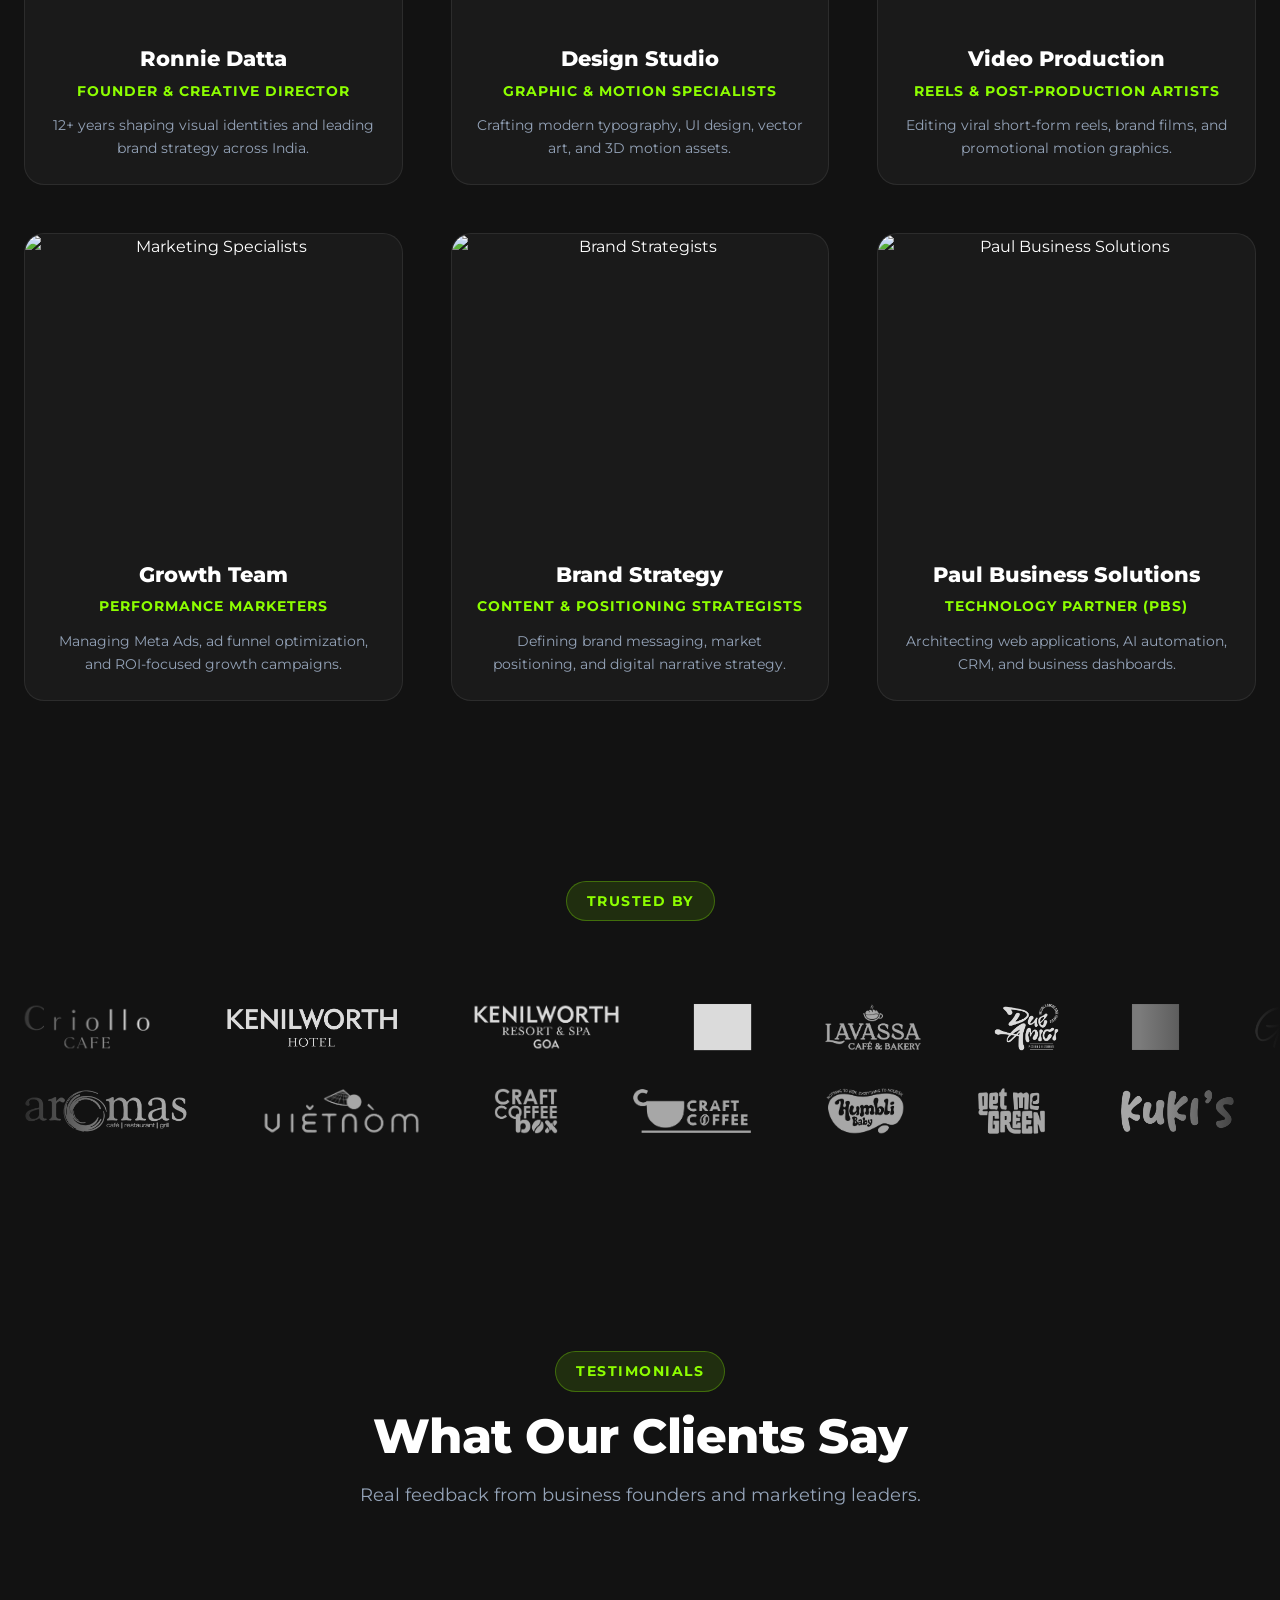
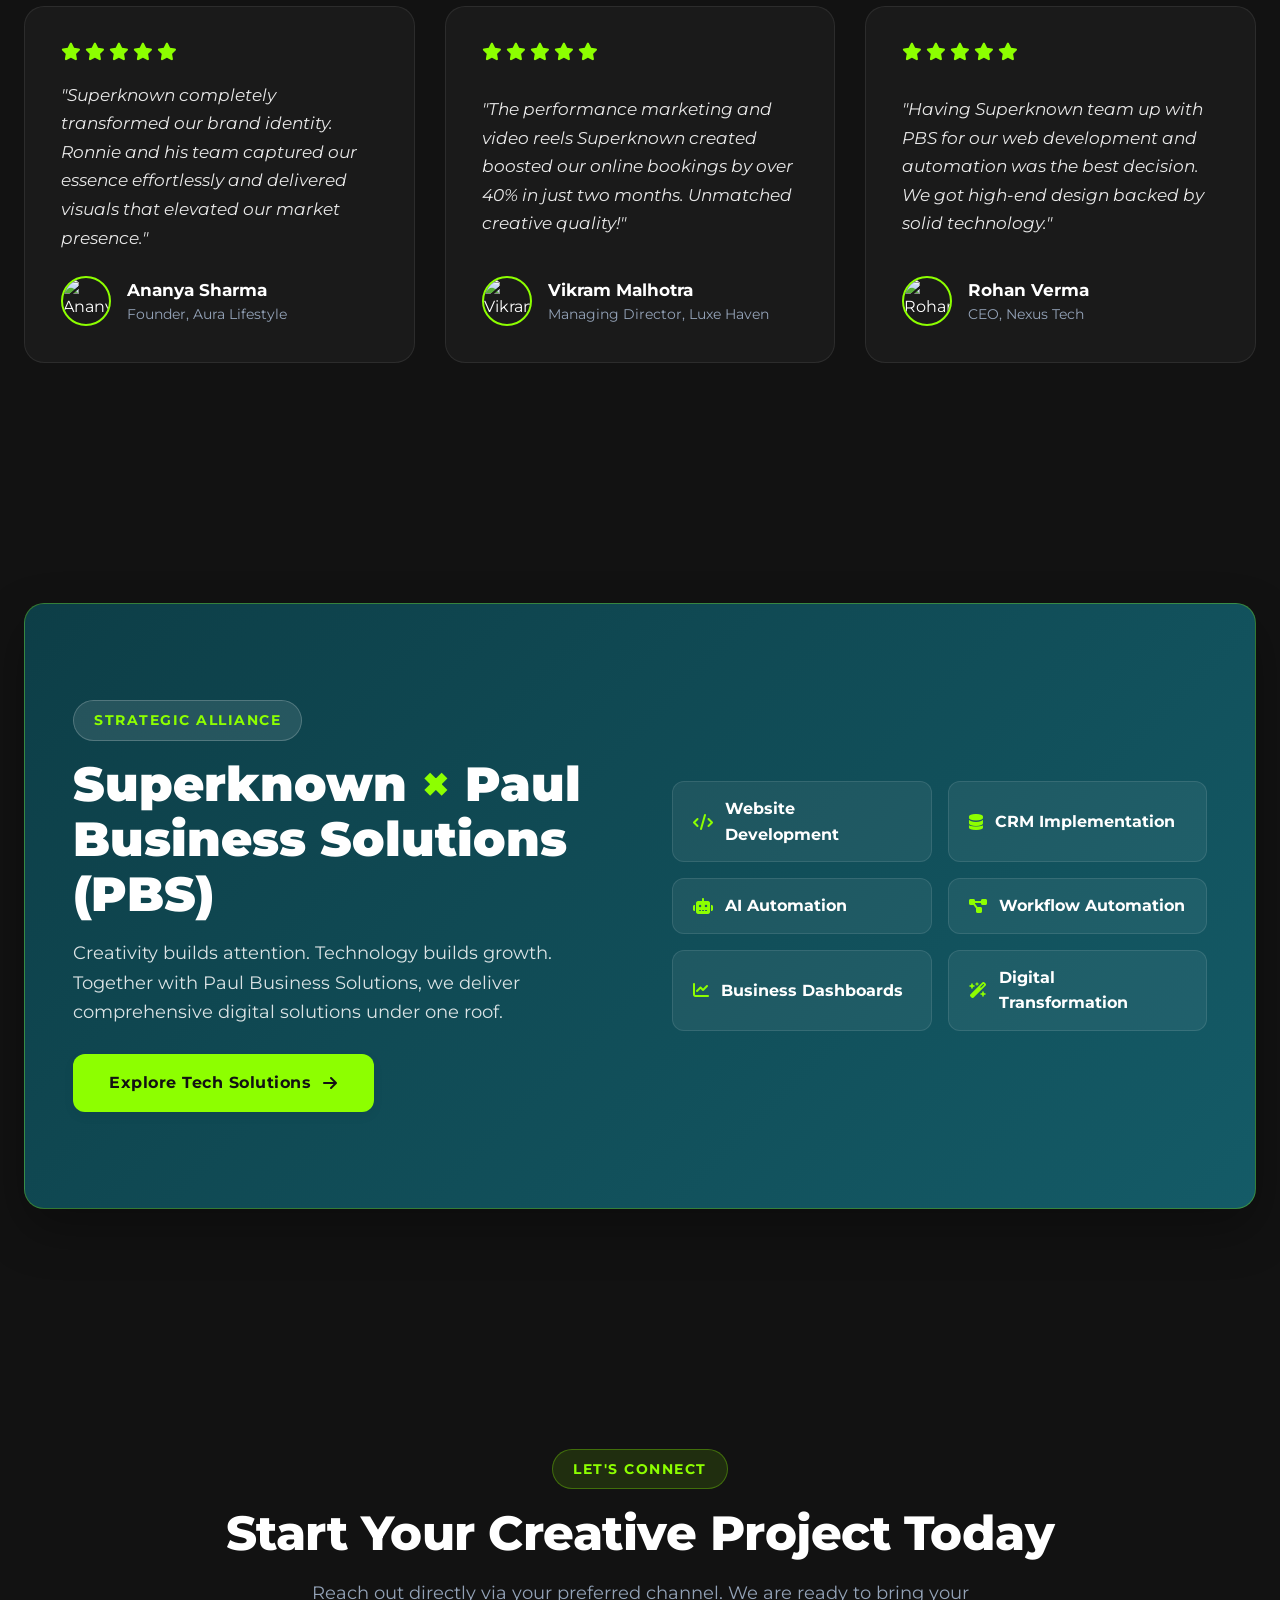
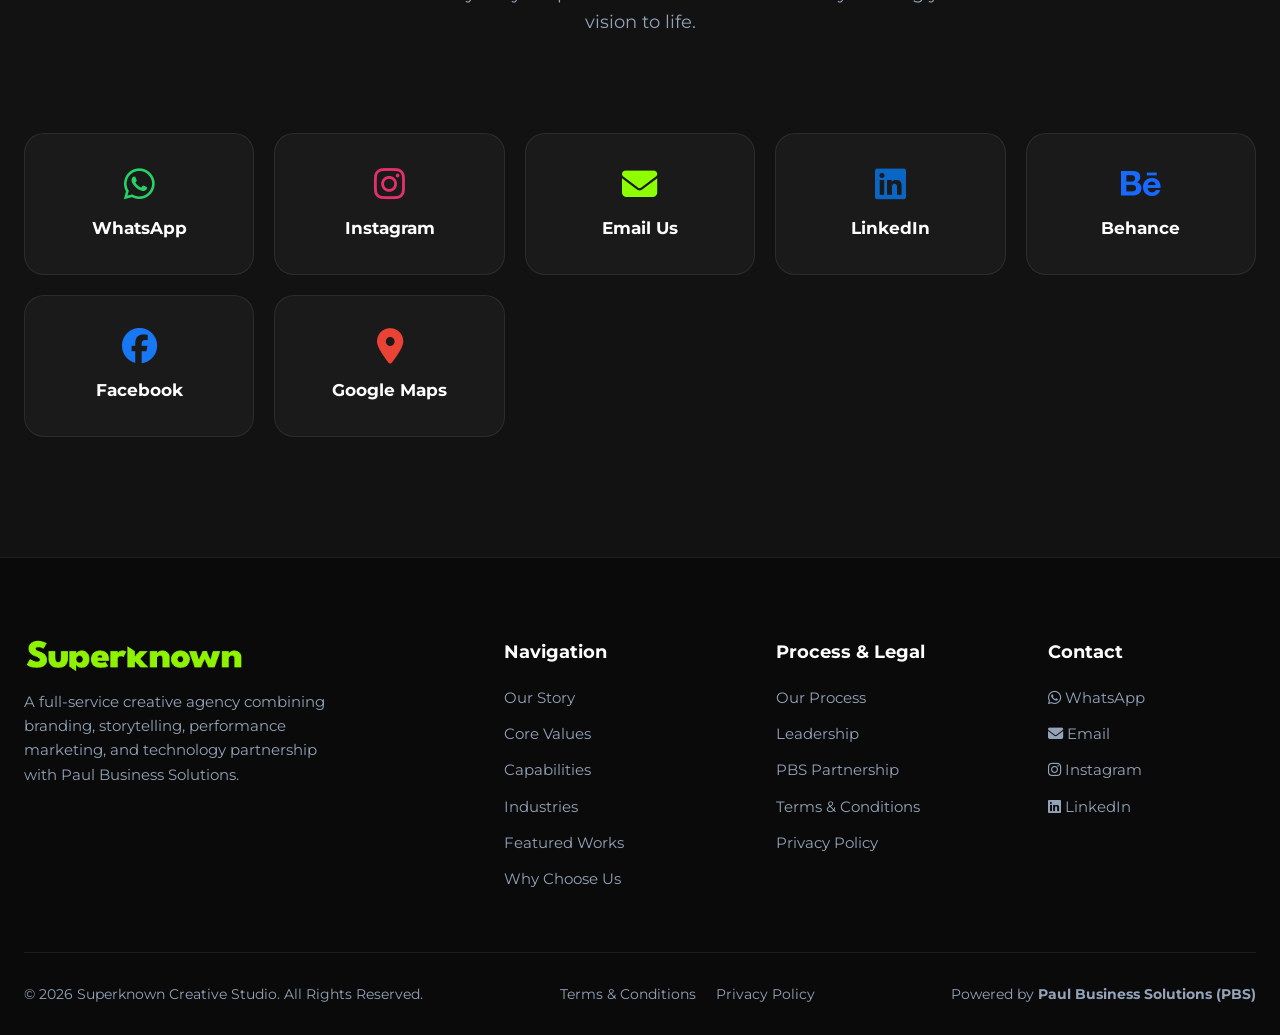
==== commit 091ed114: "feat: replace client logos with new trimmed 1.png-19.png transparent marquee assets in 2-line dual-d" ====
--- a/index.html
+++ b/index.html
@@ -802,54 +802,54 @@
     </div>
 
     <div class="clients-marquee-container">
-      <!-- Track 1: Right to Left / Leftward Scroll (Real Client Logos 1-10) -->
+      <!-- Track 1: Right to Left / Leftward Scroll (Client Logos 1-10) -->
       <div class="clients-track">
-        <span class="client-logo"><img src="assets/images/clients/criollo.png" alt="Criollo Cafe" class="client-logo-img"></span>
-        <span class="client-logo"><img src="assets/images/clients/kenilworth-hotel.png" alt="Kenilworth Hotel" class="client-logo-img"></span>
-        <span class="client-logo"><img src="assets/images/clients/kenilworth-resort.png" alt="Kenilworth Resort & Spa" class="client-logo-img"></span>
-        <span class="client-logo"><img src="assets/images/clients/palms-coffee.png" alt="The Palms Coffee Shop" class="client-logo-img"></span>
-        <span class="client-logo"><img src="assets/images/clients/due-amici.png" alt="Due Amici Pizzeria" class="client-logo-img"></span>
-        <span class="client-logo"><img src="assets/images/clients/lobby-bar.png" alt="The Lobby Bar" class="client-logo-img"></span>
-        <span class="client-logo"><img src="assets/images/clients/germinnaa.png" alt="Germinnaa" class="client-logo-img"></span>
-        <span class="client-logo"><img src="assets/images/clients/meraki.png" alt="Meraki Artisan Cheese" class="client-logo-img"></span>
-        <span class="client-logo"><img src="assets/images/clients/bhaar-mein-chai.png" alt="Bhaar Mein Chai" class="client-logo-img"></span>
-        <span class="client-logo"><img src="assets/images/clients/aromas.png" alt="Aromas Cafe" class="client-logo-img"></span>
+        <span class="client-logo"><img src="assets/images/clients/1.png" alt="Client Logo 1" class="client-logo-img"></span>
+        <span class="client-logo"><img src="assets/images/clients/2.png" alt="Client Logo 2" class="client-logo-img"></span>
+        <span class="client-logo"><img src="assets/images/clients/3.png" alt="Client Logo 3" class="client-logo-img"></span>
+        <span class="client-logo"><img src="assets/images/clients/4.png" alt="Client Logo 4" class="client-logo-img"></span>
+        <span class="client-logo"><img src="assets/images/clients/5.png" alt="Client Logo 5" class="client-logo-img"></span>
+        <span class="client-logo"><img src="assets/images/clients/6.png" alt="Client Logo 6" class="client-logo-img"></span>
+        <span class="client-logo"><img src="assets/images/clients/7.png" alt="Client Logo 7" class="client-logo-img"></span>
+        <span class="client-logo"><img src="assets/images/clients/8.png" alt="Client Logo 8" class="client-logo-img"></span>
+        <span class="client-logo"><img src="assets/images/clients/9.png" alt="Client Logo 9" class="client-logo-img"></span>
+        <span class="client-logo"><img src="assets/images/clients/10.png" alt="Client Logo 10" class="client-logo-img"></span>
 
         <!-- Duplicated for Infinite Seamless Loop -->
-        <span class="client-logo"><img src="assets/images/clients/criollo.png" alt="Criollo Cafe" class="client-logo-img"></span>
-        <span class="client-logo"><img src="assets/images/clients/kenilworth-hotel.png" alt="Kenilworth Hotel" class="client-logo-img"></span>
-        <span class="client-logo"><img src="assets/images/clients/kenilworth-resort.png" alt="Kenilworth Resort & Spa" class="client-logo-img"></span>
-        <span class="client-logo"><img src="assets/images/clients/palms-coffee.png" alt="The Palms Coffee Shop" class="client-logo-img"></span>
-        <span class="client-logo"><img src="assets/images/clients/due-amici.png" alt="Due Amici Pizzeria" class="client-logo-img"></span>
-        <span class="client-logo"><img src="assets/images/clients/lobby-bar.png" alt="The Lobby Bar" class="client-logo-img"></span>
-        <span class="client-logo"><img src="assets/images/clients/germinnaa.png" alt="Germinnaa" class="client-logo-img"></span>
-        <span class="client-logo"><img src="assets/images/clients/meraki.png" alt="Meraki Artisan Cheese" class="client-logo-img"></span>
-        <span class="client-logo"><img src="assets/images/clients/bhaar-mein-chai.png" alt="Bhaar Mein Chai" class="client-logo-img"></span>
-        <span class="client-logo"><img src="assets/images/clients/aromas.png" alt="Aromas Cafe" class="client-logo-img"></span>
-      </div>
-
-      <!-- Track 2: Left to Right / Reverse (Real Client Logos 11-19) -->
+        <span class="client-logo"><img src="assets/images/clients/1.png" alt="Client Logo 1" class="client-logo-img"></span>
+        <span class="client-logo"><img src="assets/images/clients/2.png" alt="Client Logo 2" class="client-logo-img"></span>
+        <span class="client-logo"><img src="assets/images/clients/3.png" alt="Client Logo 3" class="client-logo-img"></span>
+        <span class="client-logo"><img src="assets/images/clients/4.png" alt="Client Logo 4" class="client-logo-img"></span>
+        <span class="client-logo"><img src="assets/images/clients/5.png" alt="Client Logo 5" class="client-logo-img"></span>
+        <span class="client-logo"><img src="assets/images/clients/6.png" alt="Client Logo 6" class="client-logo-img"></span>
+        <span class="client-logo"><img src="assets/images/clients/7.png" alt="Client Logo 7" class="client-logo-img"></span>
+        <span class="client-logo"><img src="assets/images/clients/8.png" alt="Client Logo 8" class="client-logo-img"></span>
+        <span class="client-logo"><img src="assets/images/clients/9.png" alt="Client Logo 9" class="client-logo-img"></span>
+        <span class="client-logo"><img src="assets/images/clients/10.png" alt="Client Logo 10" class="client-logo-img"></span>
+      </div>
+
+      <!-- Track 2: Left to Right / Reverse (Client Logos 11-19) -->
       <div class="clients-track reverse">
-        <span class="client-logo"><img src="assets/images/clients/vietnam.png" alt="Vietnam Restaurant" class="client-logo-img"></span>
-        <span class="client-logo"><img src="assets/images/clients/craft-coffee-box.png" alt="Craft Coffee Box" class="client-logo-img"></span>
-        <span class="client-logo"><img src="assets/images/clients/craft-coffee.png" alt="Craft Coffee" class="client-logo-img"></span>
-        <span class="client-logo"><img src="assets/images/clients/humbli-baby.png" alt="Humbli Baby" class="client-logo-img"></span>
-        <span class="client-logo"><img src="assets/images/clients/get-me-green.png" alt="Get Me Green" class="client-logo-img"></span>
-        <span class="client-logo"><img src="assets/images/clients/kukis.png" alt="Kuki's" class="client-logo-img"></span>
-        <span class="client-logo"><img src="assets/images/clients/lavassa.png" alt="Lavassa Bakery" class="client-logo-img"></span>
-        <span class="client-logo"><img src="assets/images/clients/hexalog.png" alt="Hexalog" class="client-logo-img"></span>
-        <span class="client-logo"><img src="assets/images/clients/bijoy-capital.png" alt="Bijoy Capital" class="client-logo-img"></span>
+        <span class="client-logo"><img src="assets/images/clients/11.png" alt="Client Logo 11" class="client-logo-img"></span>
+        <span class="client-logo"><img src="assets/images/clients/12.png" alt="Client Logo 12" class="client-logo-img"></span>
+        <span class="client-logo"><img src="assets/images/clients/13.png" alt="Client Logo 13" class="client-logo-img"></span>
+        <span class="client-logo"><img src="assets/images/clients/14.png" alt="Client Logo 14" class="client-logo-img"></span>
+        <span class="client-logo"><img src="assets/images/clients/15.png" alt="Client Logo 15" class="client-logo-img"></span>
+        <span class="client-logo"><img src="assets/images/clients/16.png" alt="Client Logo 16" class="client-logo-img"></span>
+        <span class="client-logo"><img src="assets/images/clients/17.png" alt="Client Logo 17" class="client-logo-img"></span>
+        <span class="client-logo"><img src="assets/images/clients/18.png" alt="Client Logo 18" class="client-logo-img"></span>
+        <span class="client-logo"><img src="assets/images/clients/19.png" alt="Client Logo 19" class="client-logo-img"></span>
 
         <!-- Duplicated for Infinite Seamless Loop -->
-        <span class="client-logo"><img src="assets/images/clients/vietnam.png" alt="Vietnam Restaurant" class="client-logo-img"></span>
-        <span class="client-logo"><img src="assets/images/clients/craft-coffee-box.png" alt="Craft Coffee Box" class="client-logo-img"></span>
-        <span class="client-logo"><img src="assets/images/clients/craft-coffee.png" alt="Craft Coffee" class="client-logo-img"></span>
-        <span class="client-logo"><img src="assets/images/clients/humbli-baby.png" alt="Humbli Baby" class="client-logo-img"></span>
-        <span class="client-logo"><img src="assets/images/clients/get-me-green.png" alt="Get Me Green" class="client-logo-img"></span>
-        <span class="client-logo"><img src="assets/images/clients/kukis.png" alt="Kuki's" class="client-logo-img"></span>
-        <span class="client-logo"><img src="assets/images/clients/lavassa.png" alt="Lavassa Bakery" class="client-logo-img"></span>
-        <span class="client-logo"><img src="assets/images/clients/hexalog.png" alt="Hexalog" class="client-logo-img"></span>
-        <span class="client-logo"><img src="assets/images/clients/bijoy-capital.png" alt="Bijoy Capital" class="client-logo-img"></span>
+        <span class="client-logo"><img src="assets/images/clients/11.png" alt="Client Logo 11" class="client-logo-img"></span>
+        <span class="client-logo"><img src="assets/images/clients/12.png" alt="Client Logo 12" class="client-logo-img"></span>
+        <span class="client-logo"><img src="assets/images/clients/13.png" alt="Client Logo 13" class="client-logo-img"></span>
+        <span class="client-logo"><img src="assets/images/clients/14.png" alt="Client Logo 14" class="client-logo-img"></span>
+        <span class="client-logo"><img src="assets/images/clients/15.png" alt="Client Logo 15" class="client-logo-img"></span>
+        <span class="client-logo"><img src="assets/images/clients/16.png" alt="Client Logo 16" class="client-logo-img"></span>
+        <span class="client-logo"><img src="assets/images/clients/17.png" alt="Client Logo 17" class="client-logo-img"></span>
+        <span class="client-logo"><img src="assets/images/clients/18.png" alt="Client Logo 18" class="client-logo-img"></span>
+        <span class="client-logo"><img src="assets/images/clients/19.png" alt="Client Logo 19" class="client-logo-img"></span>
       </div>
     </div>
   </section>
--- a/css/style.css
+++ b/css/style.css
@@ -1290,34 +1290,37 @@
   display: inline-flex;
   align-items: center;
   justify-content: center;
-  padding: 14px 28px;
-  background: rgba(255, 255, 255, 0.04);
-  border: 1px solid rgba(255, 255, 255, 0.08);
-  border-radius: var(--radius-card);
-  transition: var(--transition-normal);
+  padding: 0 20px;
+  background: transparent;
+  border: none;
+  box-shadow: none;
+  transition: var(--transition-fast);
   flex-shrink: 0;
+  height: 60px;
 }
 
 .client-logo:hover {
-  background: rgba(141, 255, 0, 0.08);
-  border-color: var(--color-accent);
-  transform: translateY(-4px);
+  background: transparent;
+  transform: scale(1.12);
 }
 
 .client-logo-img {
-  height: 42px;
+  height: 52px;
   width: auto;
-  max-width: 160px;
+  max-width: 180px;
   object-fit: contain;
   filter: brightness(0) invert(1);
   opacity: 0.85;
-  transition: var(--transition-fast);
+  transition: all 0.3s ease;
 }
 
 .client-logo:hover .client-logo-img {
   opacity: 1;
+  filter: brightness(0) invert(1) drop-shadow(0 0 10px rgba(141, 255, 0, 0.7));
   transform: scale(1.08);
 }
+
+
 
 /* ==========================================================================
    Testimonials Section
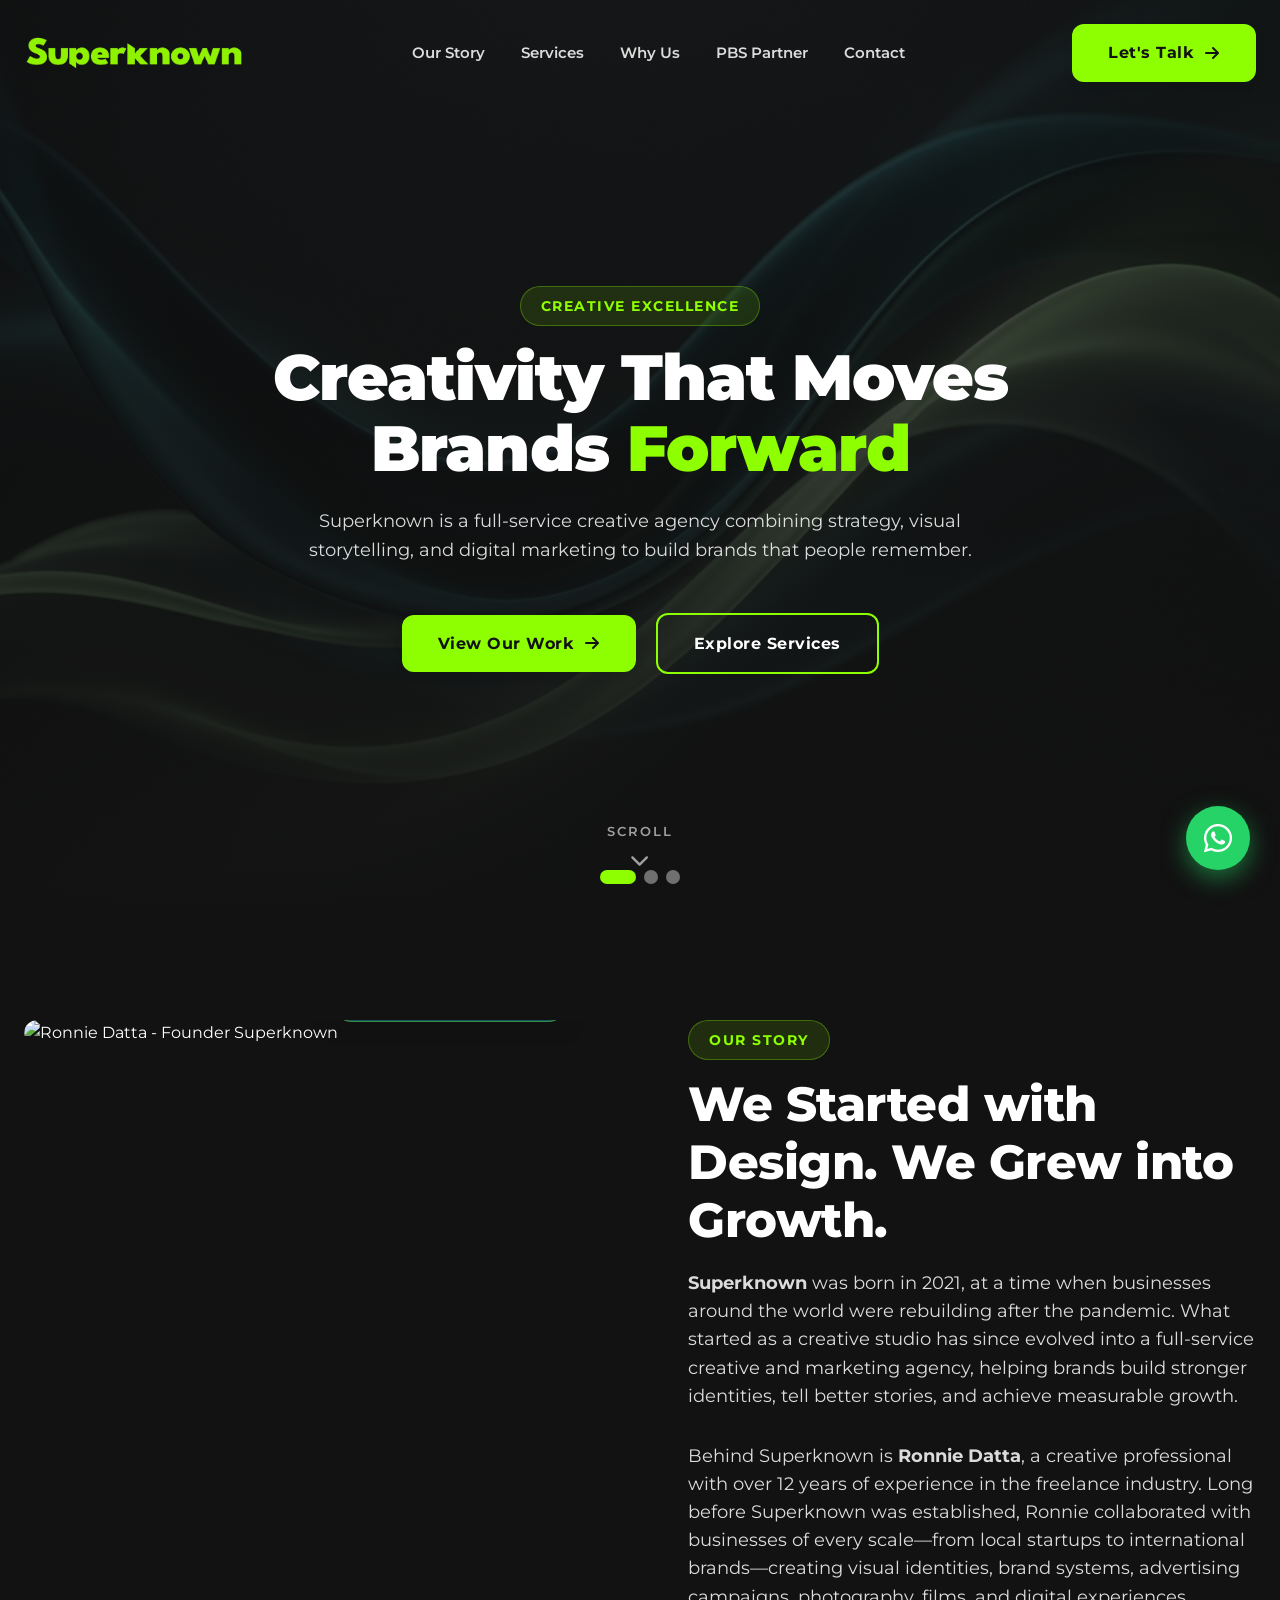
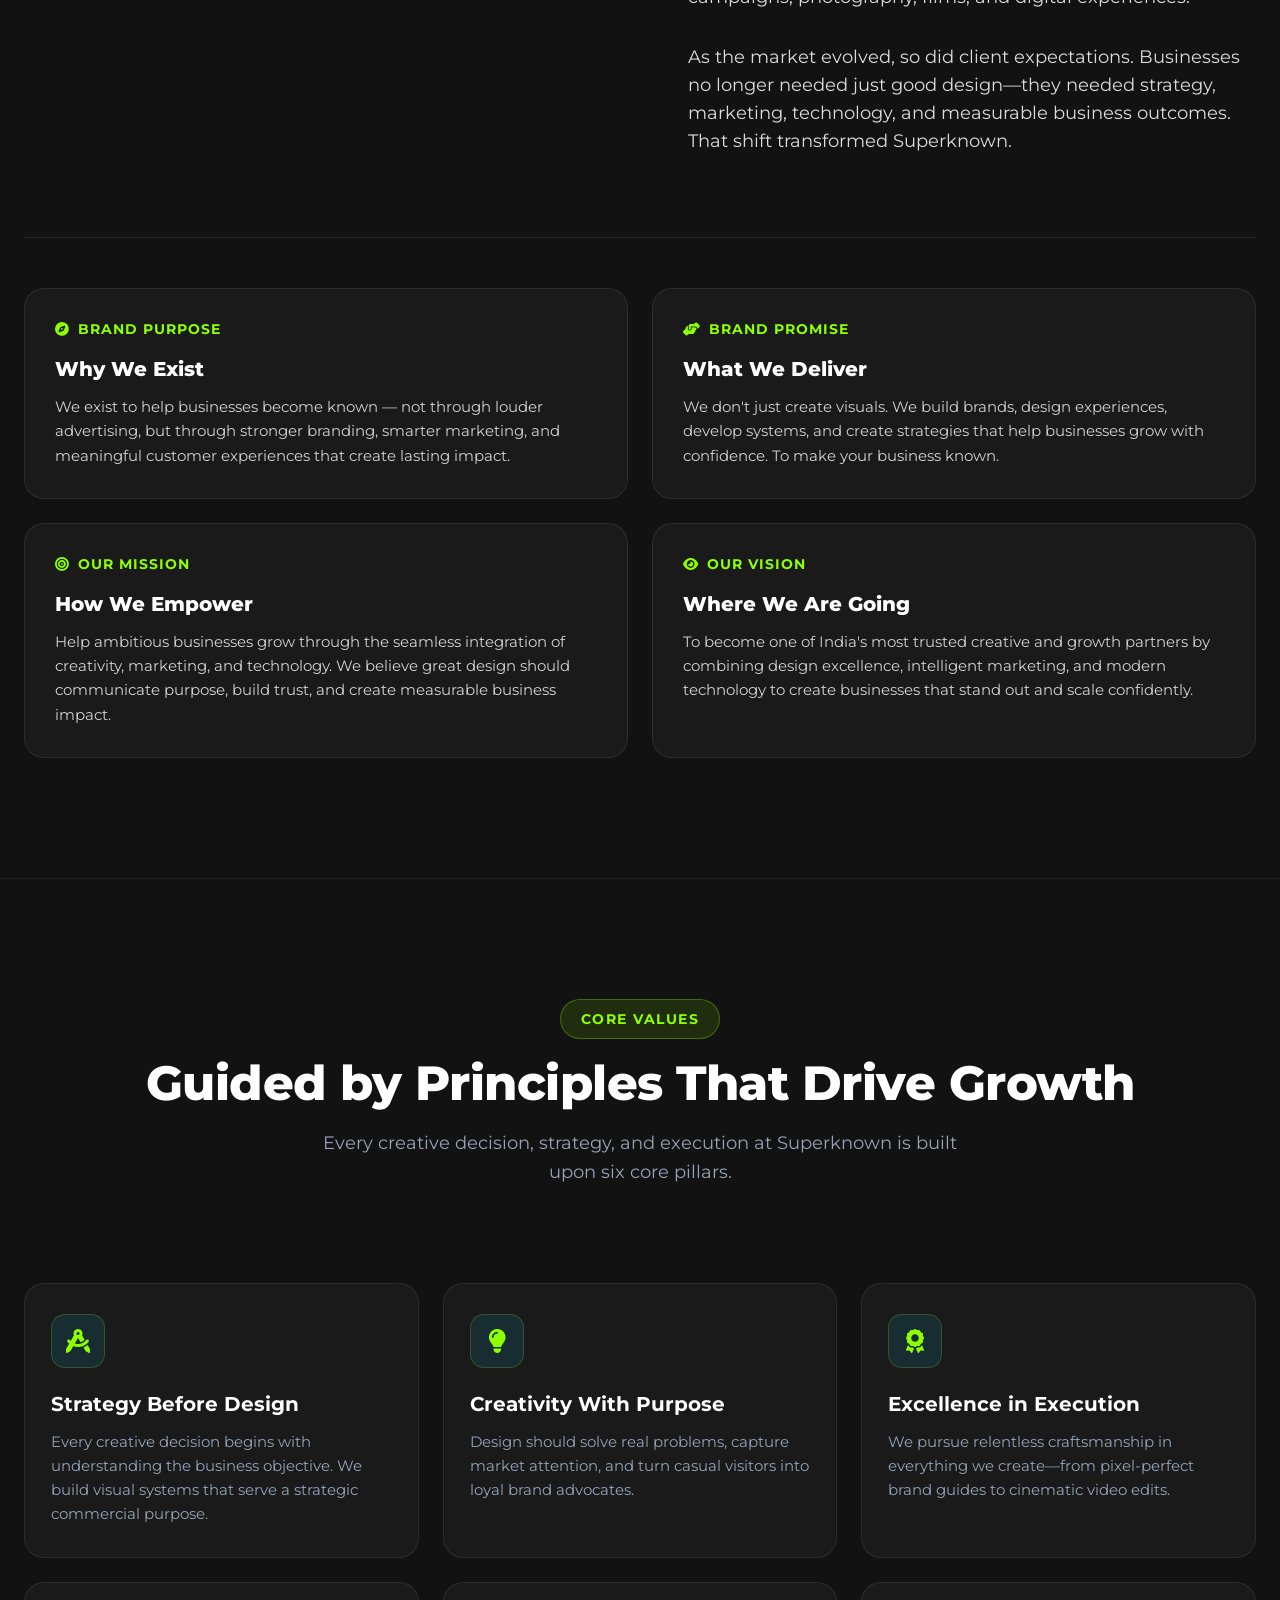
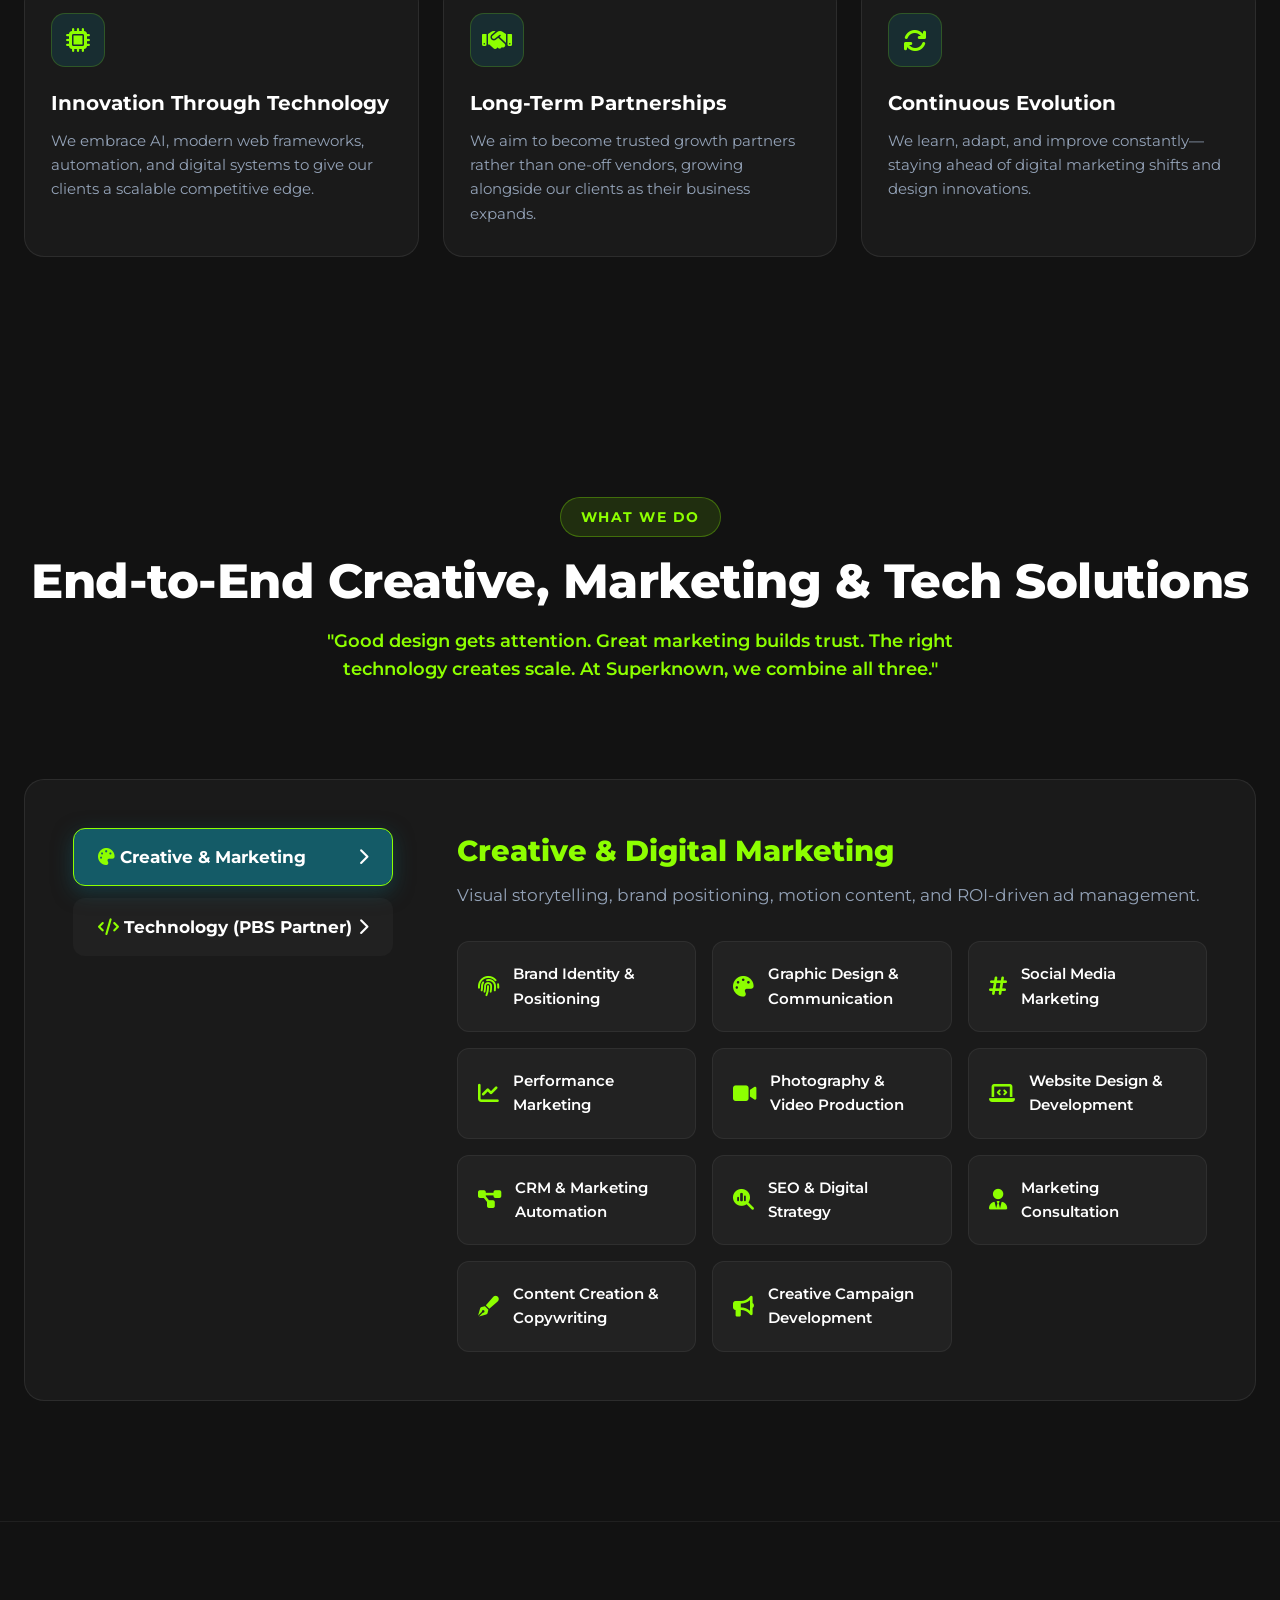
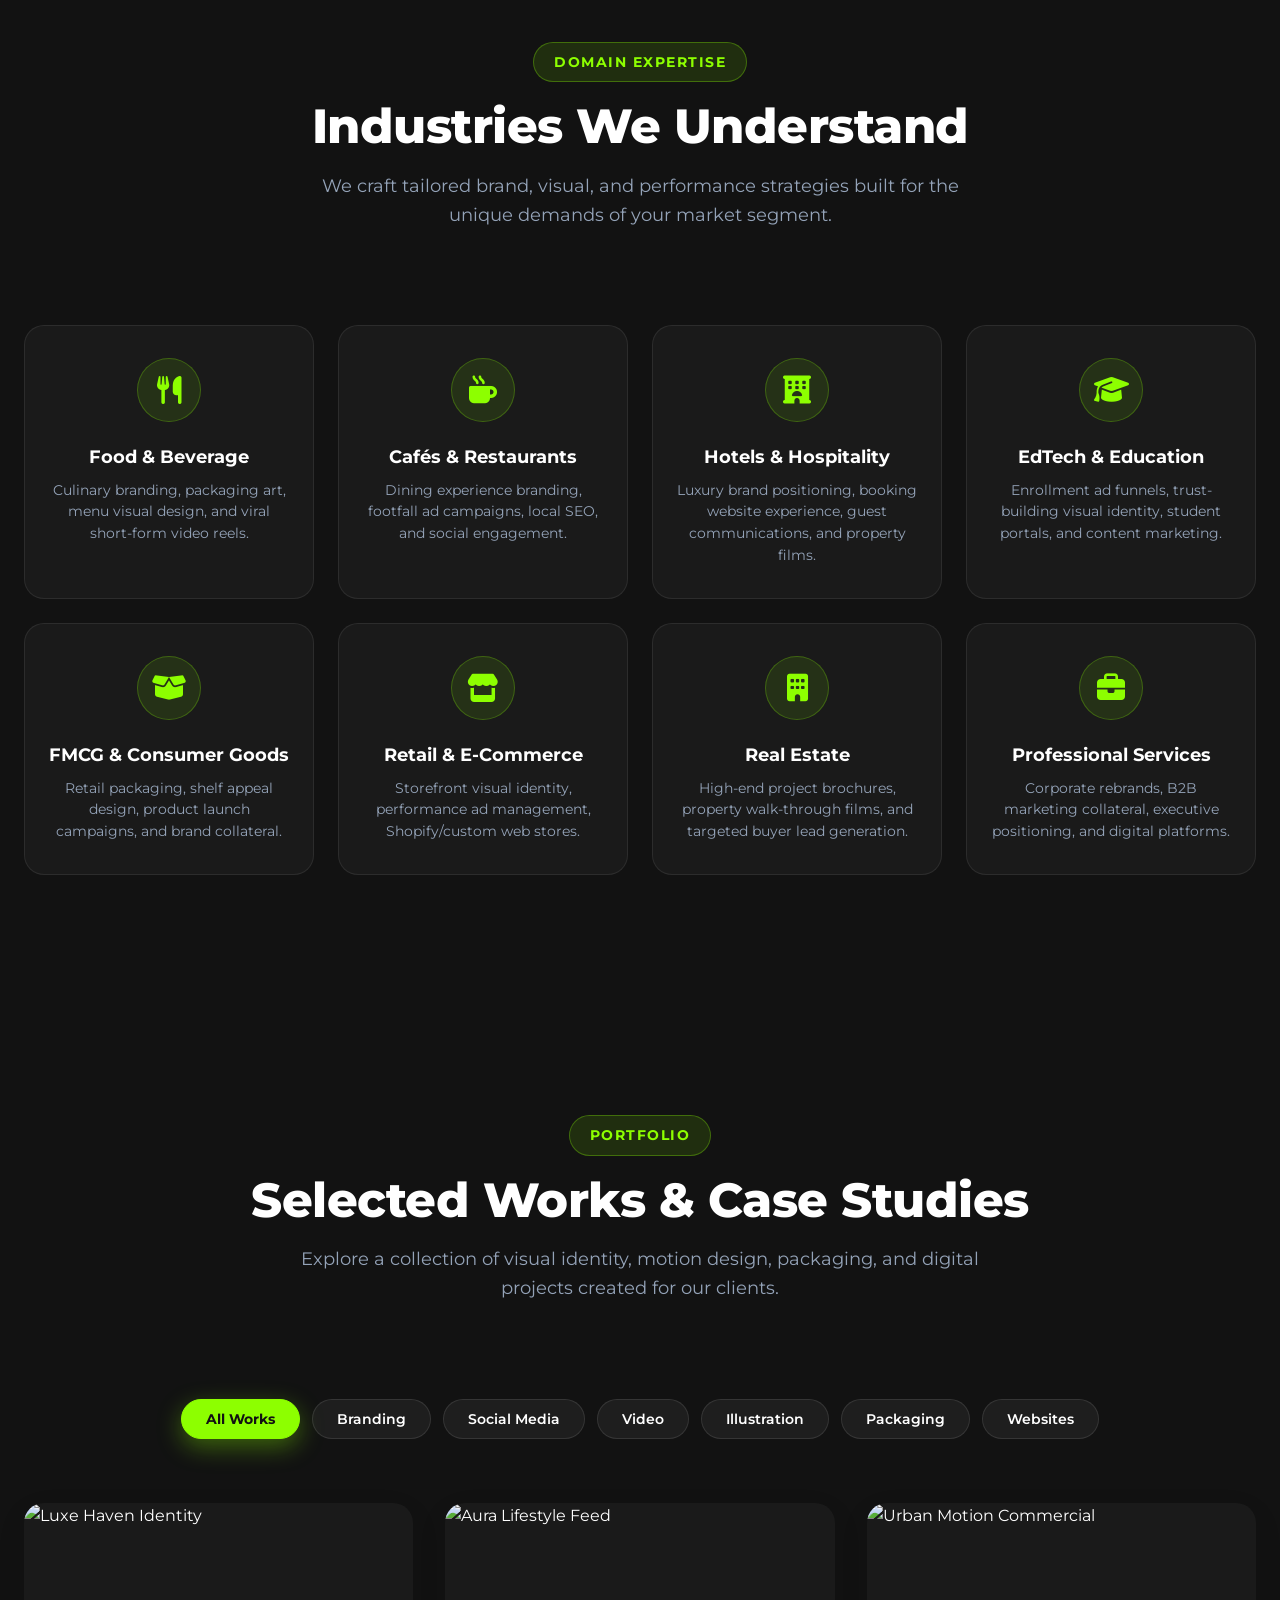
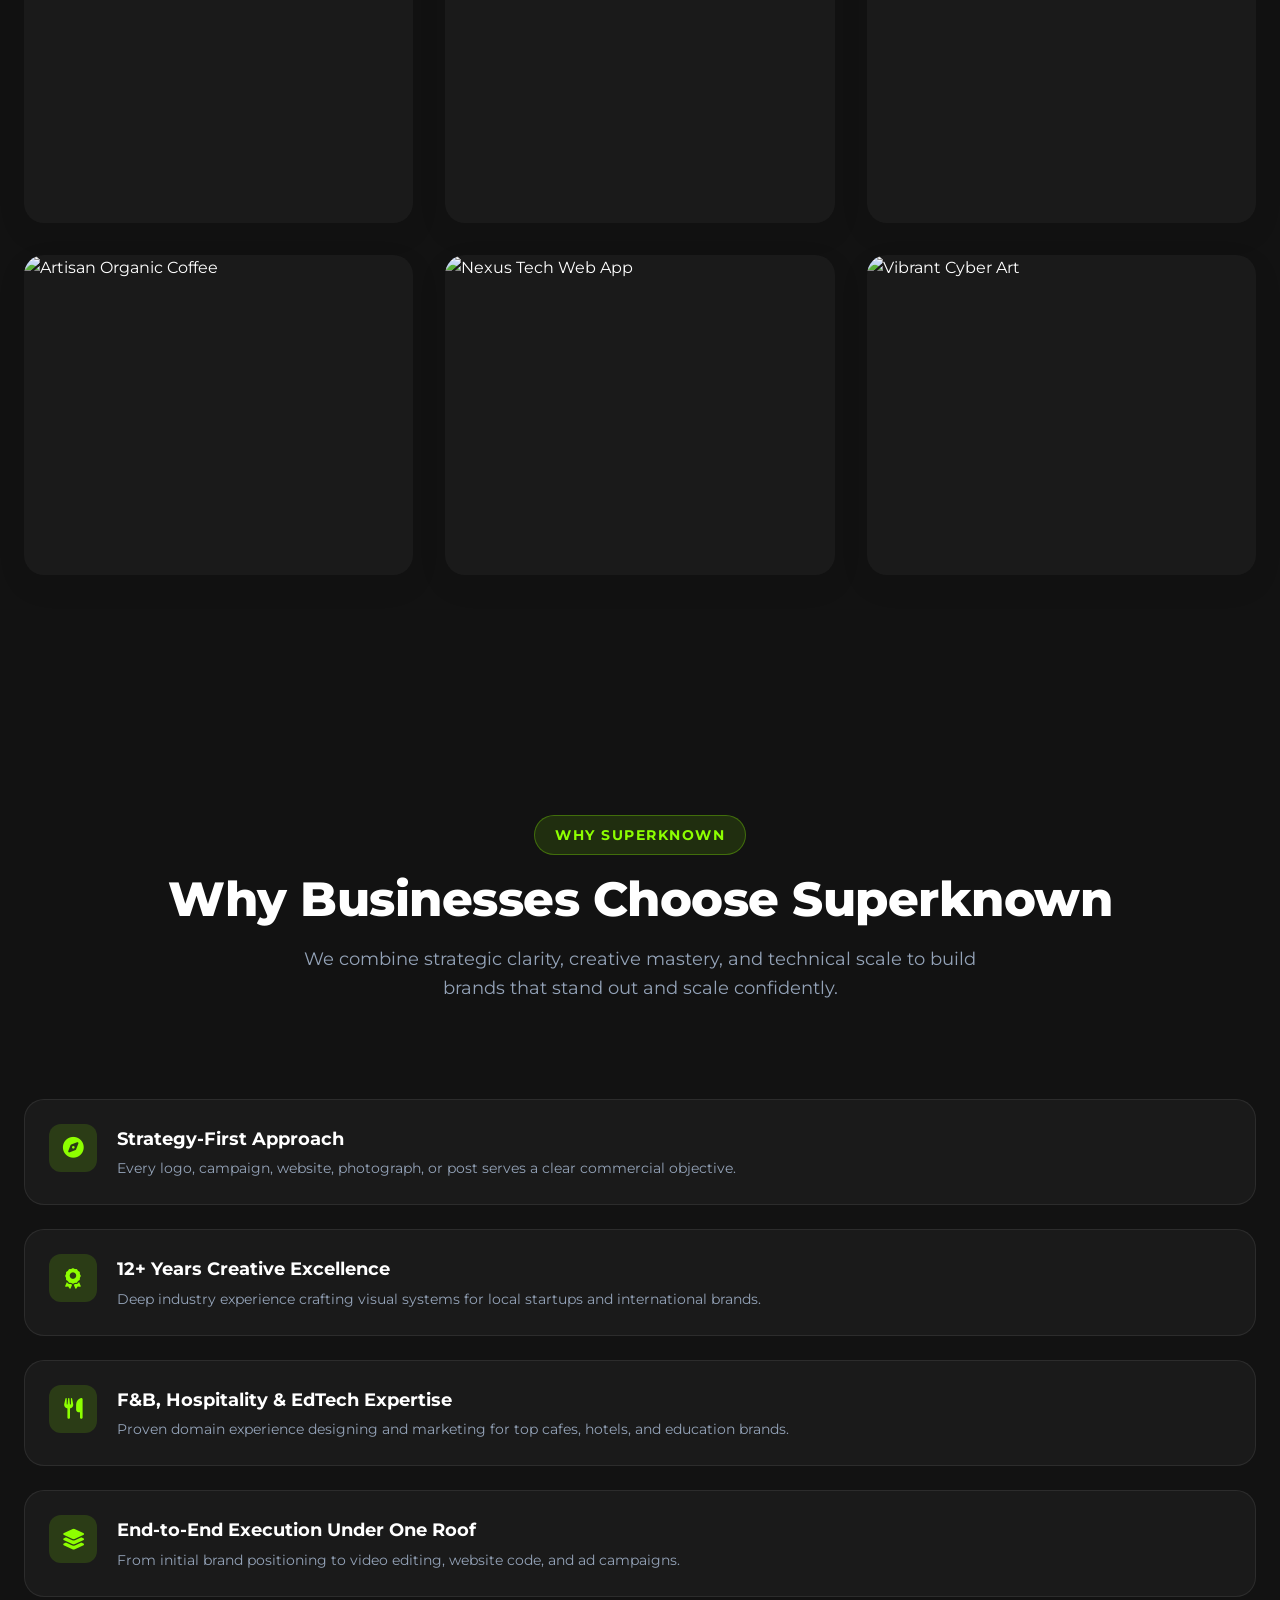
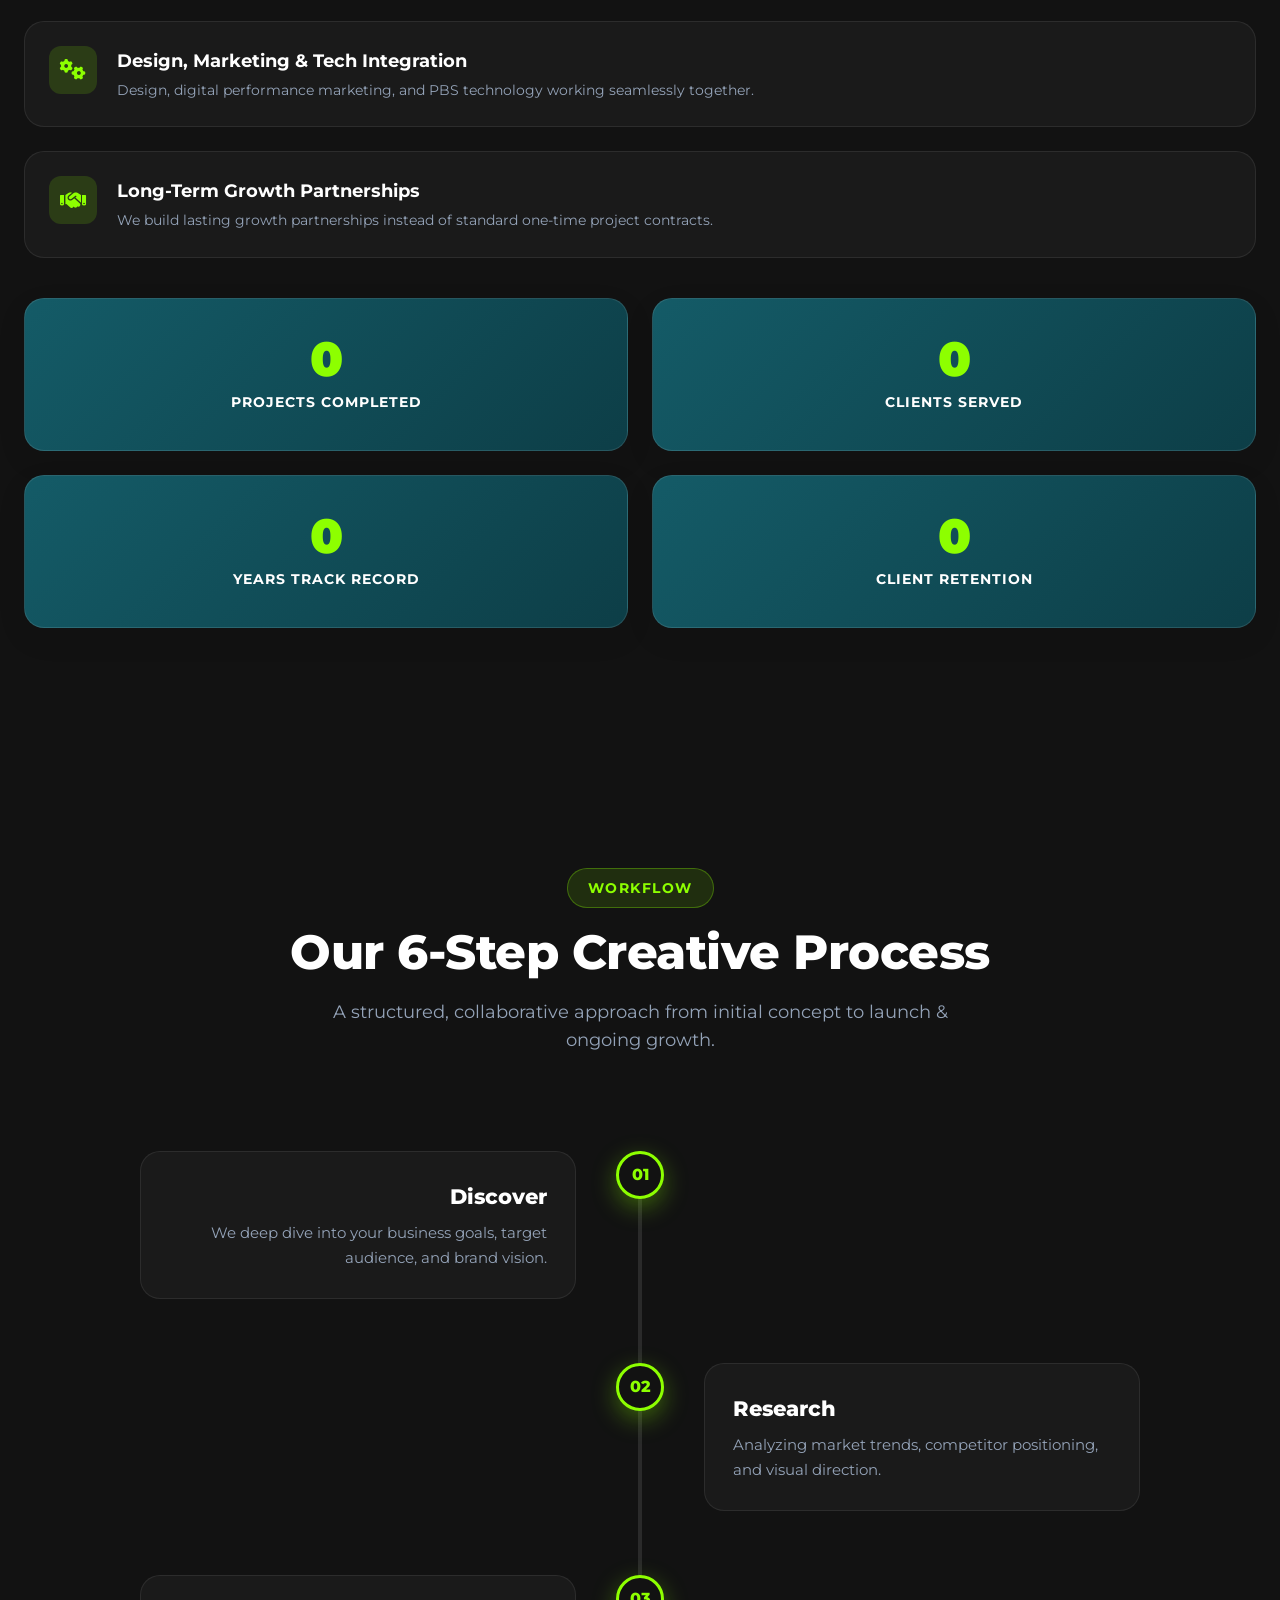
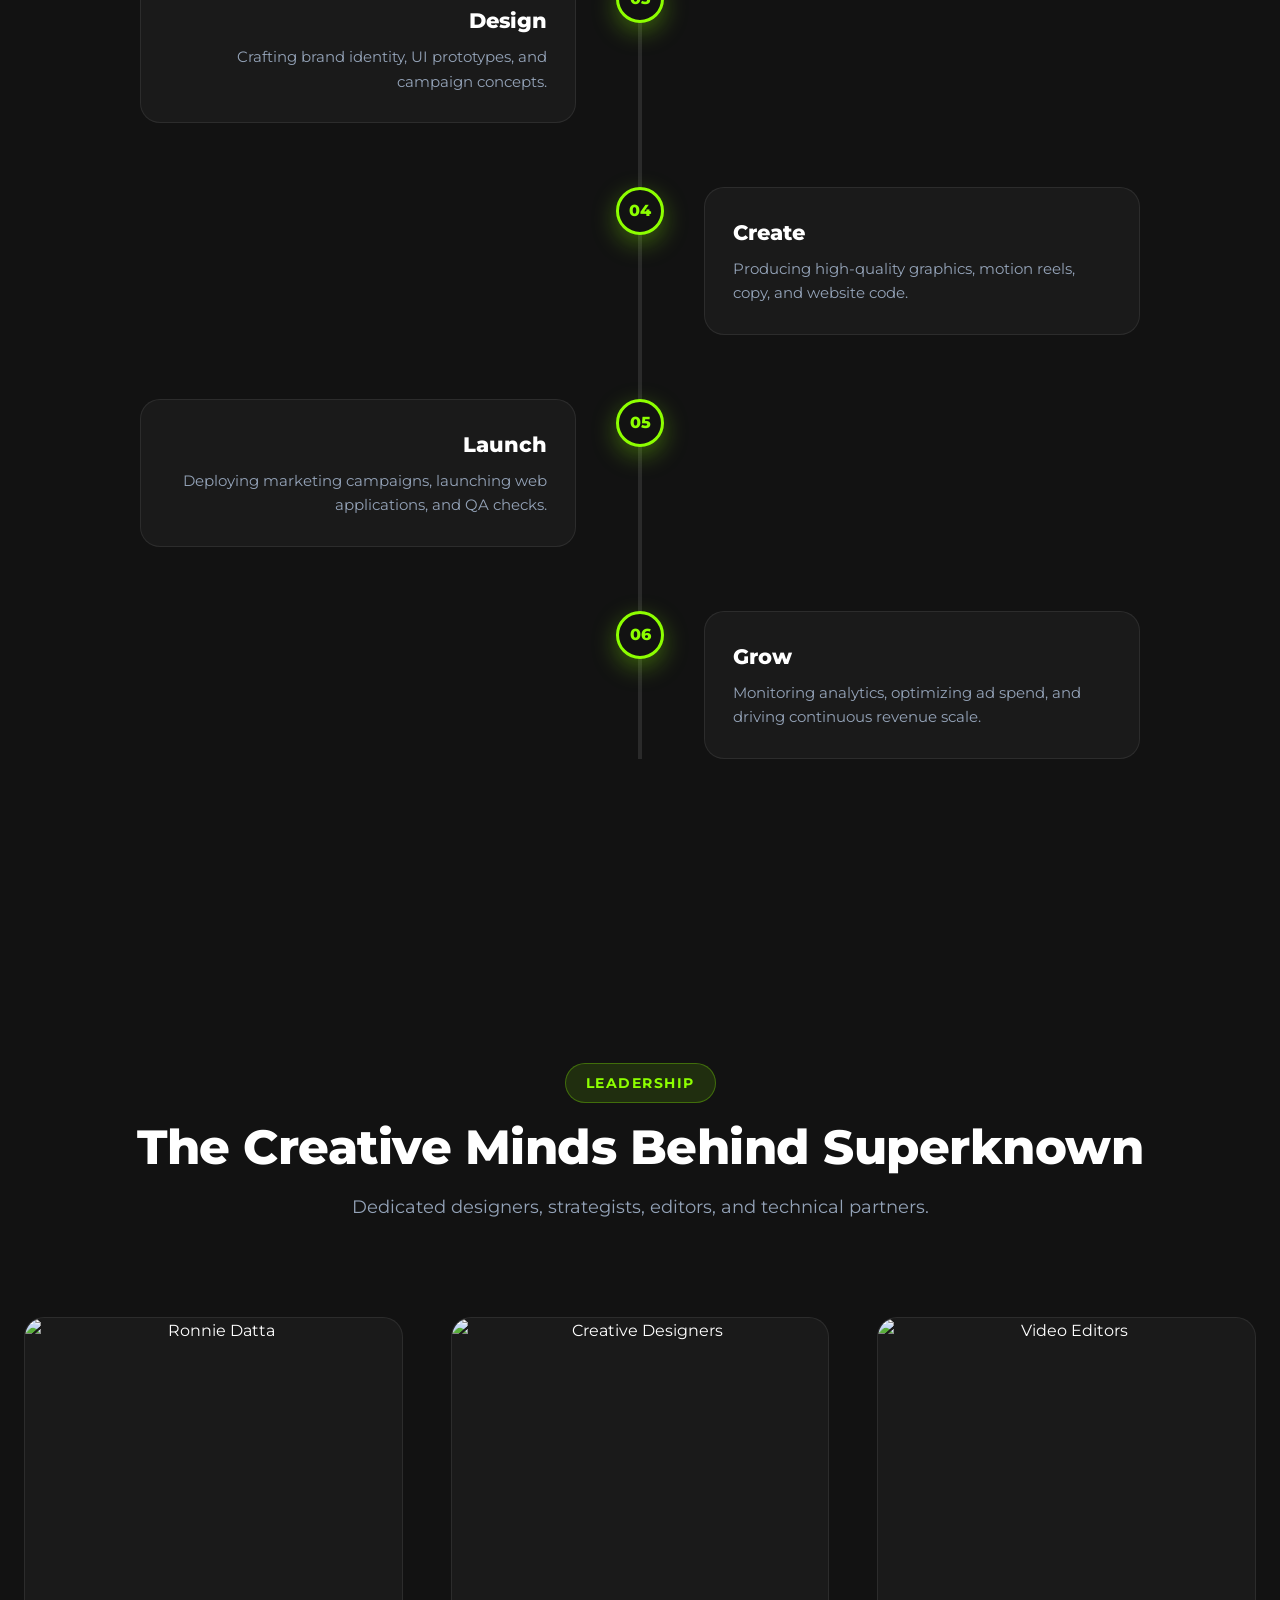
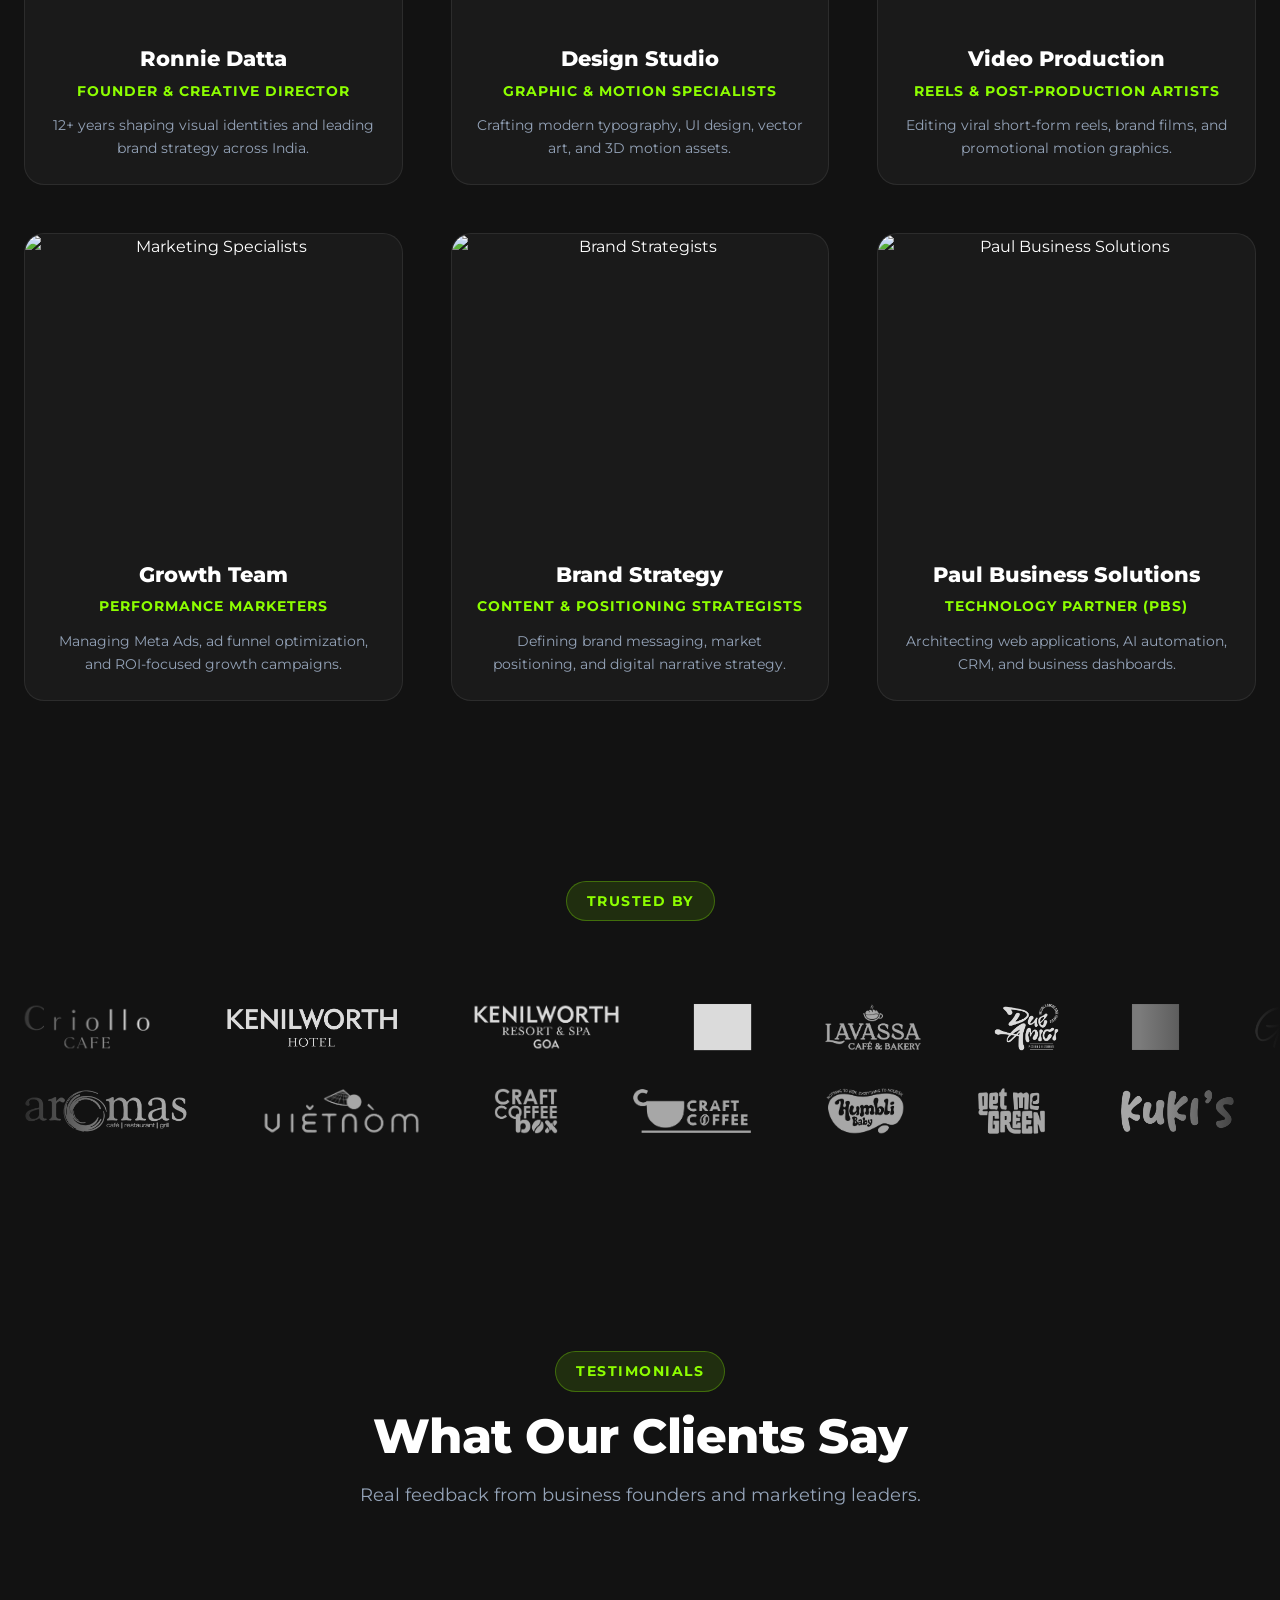
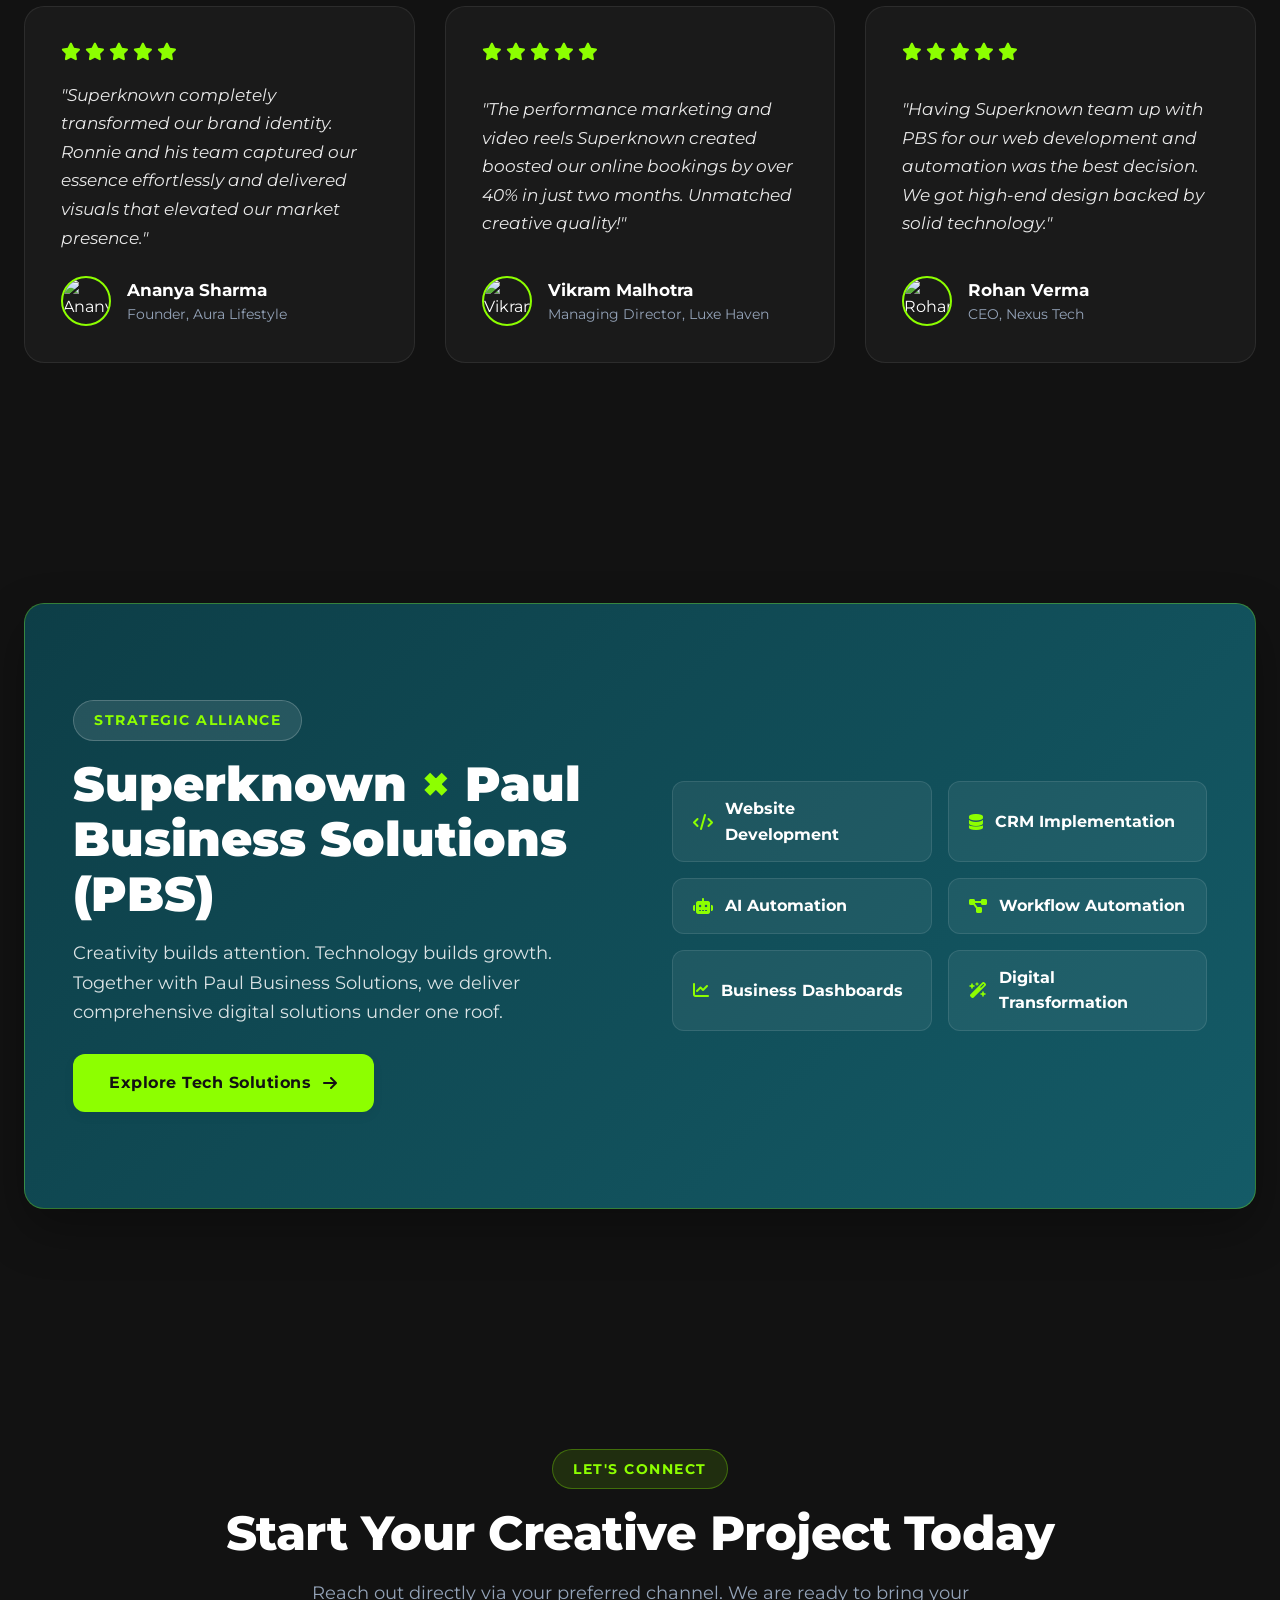
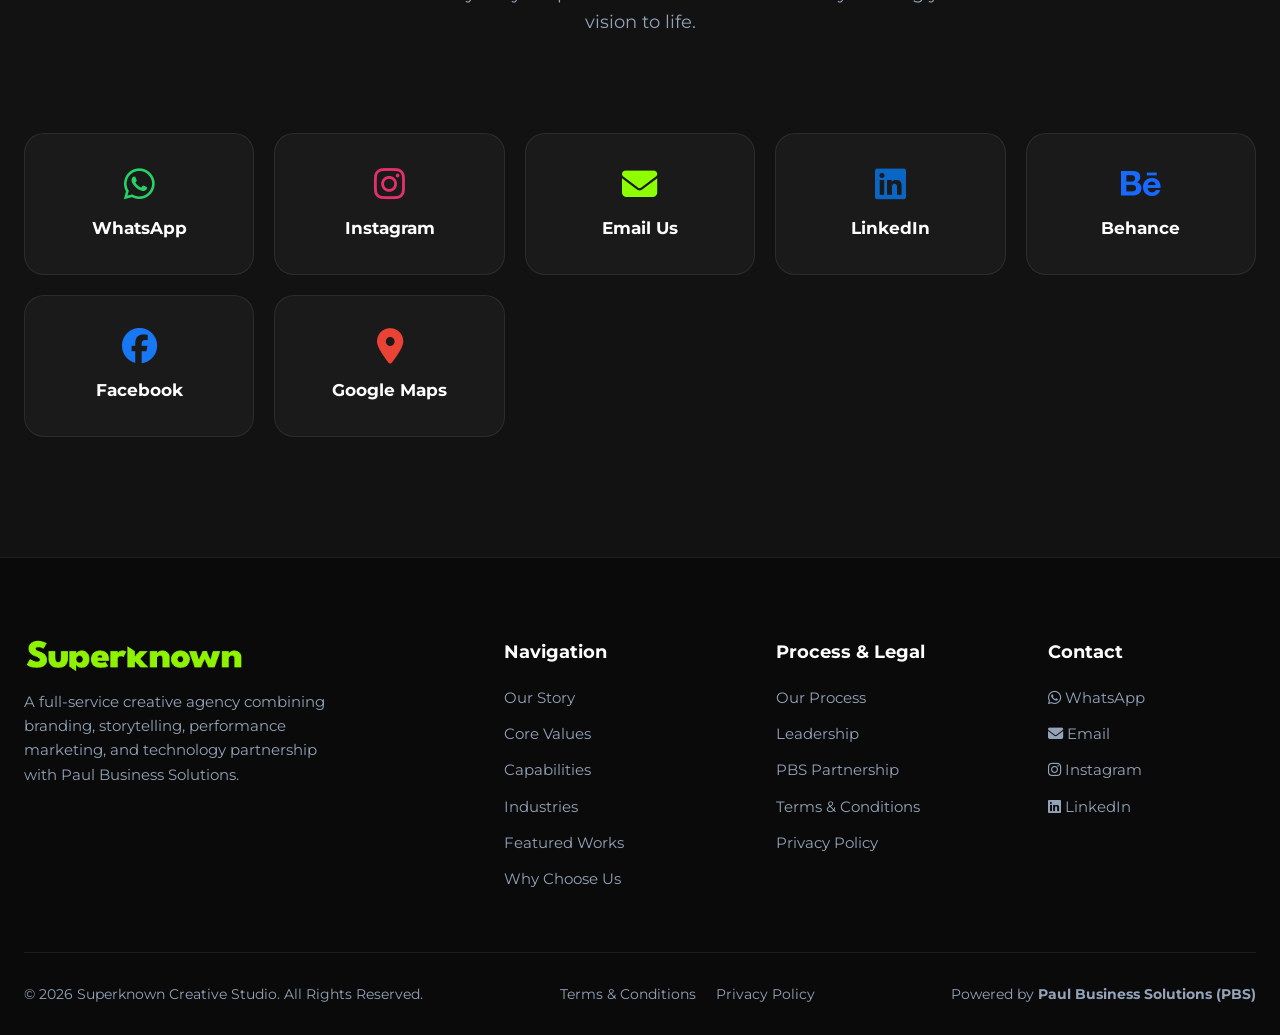
==== commit f83c8b10: "Update stats counter: 60k+ projects completed, 500+ clients served" ====
--- a/index.html
+++ b/index.html
@@ -615,12 +615,12 @@
       <!-- Stats Counters Below 6 Boxes -->
       <div class="counters-grid reveal-fade-up">
         <div class="counter-card">
-          <div class="counter-number" data-target="150" data-suffix="+">0</div>
+          <div class="counter-number" data-target="60" data-suffix="k+">0</div>
           <div class="counter-label">Projects Completed</div>
         </div>
         <div class="counter-card">
-          <div class="counter-number" data-target="50" data-suffix="+">0</div>
-          <div class="counter-label">Active Clients</div>
+          <div class="counter-number" data-target="500" data-suffix="+">0</div>
+          <div class="counter-label">Clients Served</div>
         </div>
         <div class="counter-card">
           <div class="counter-number" data-target="12" data-suffix="+">0</div>
